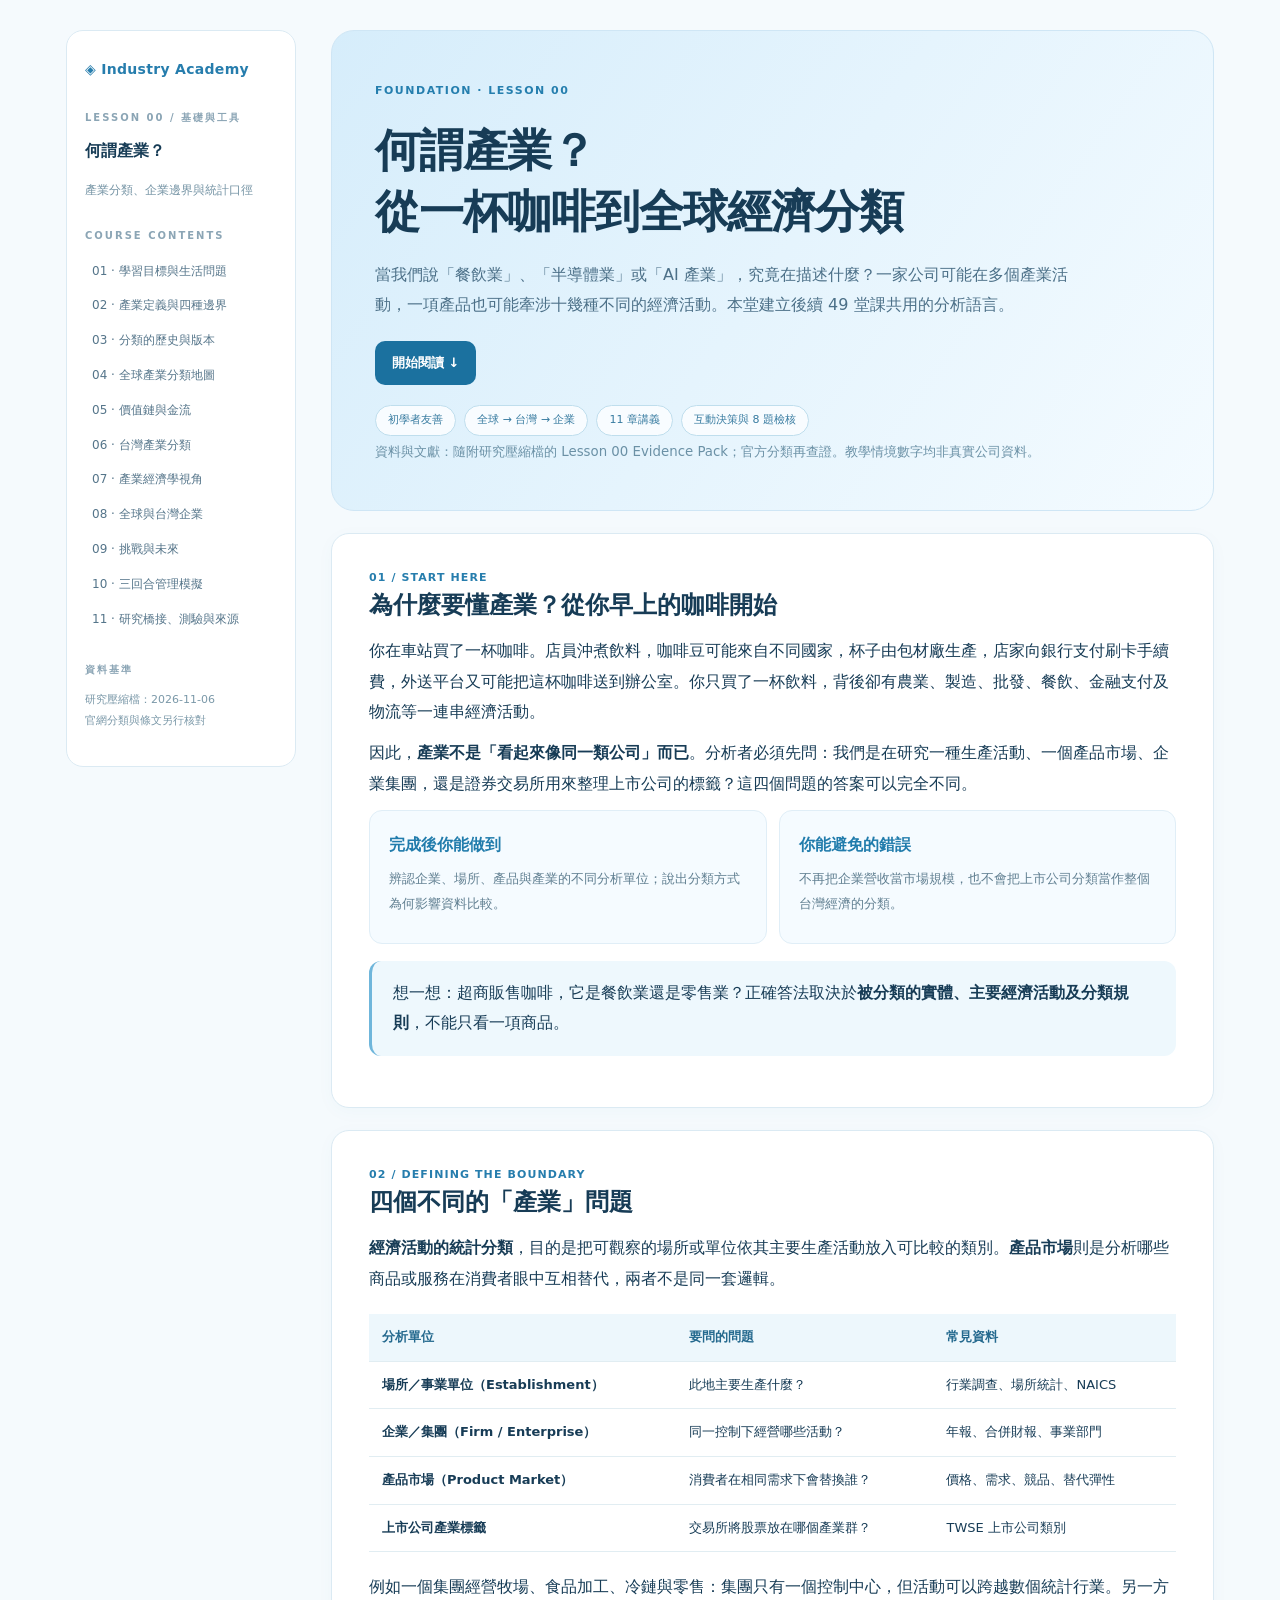
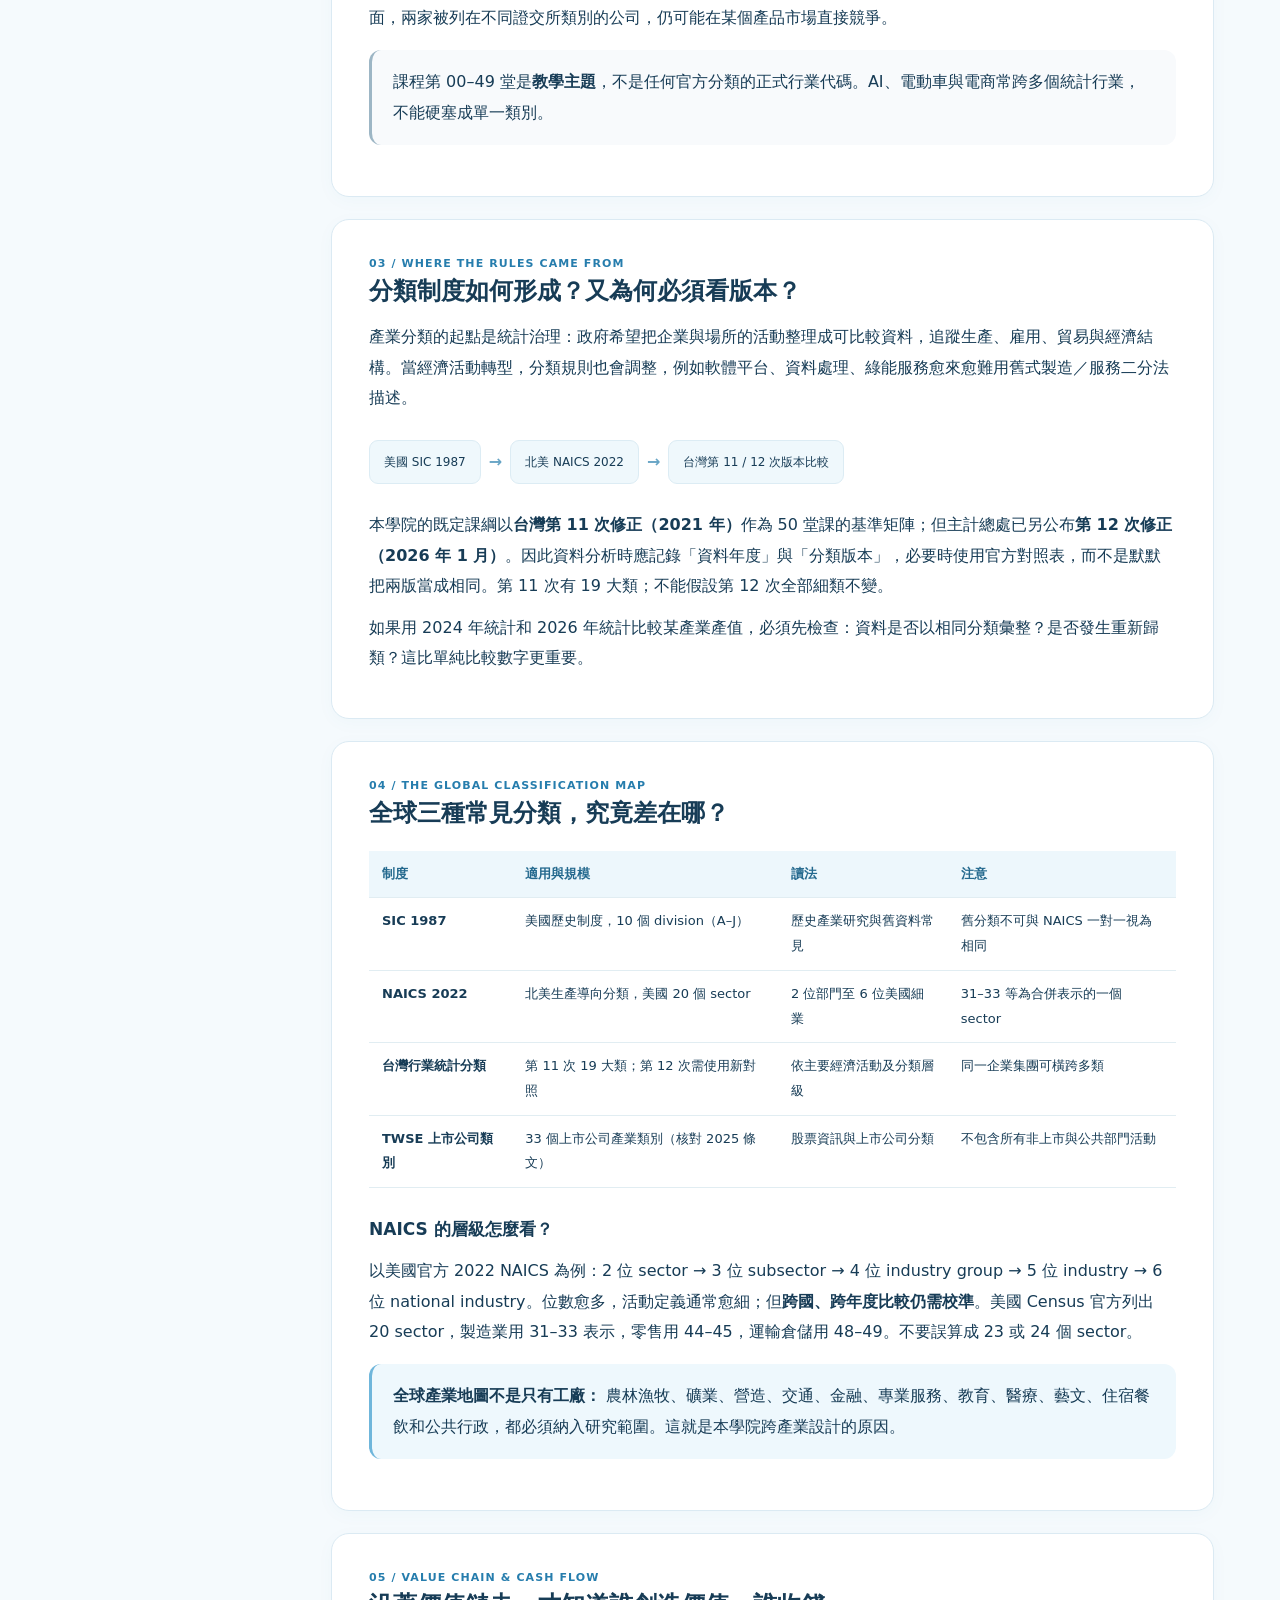
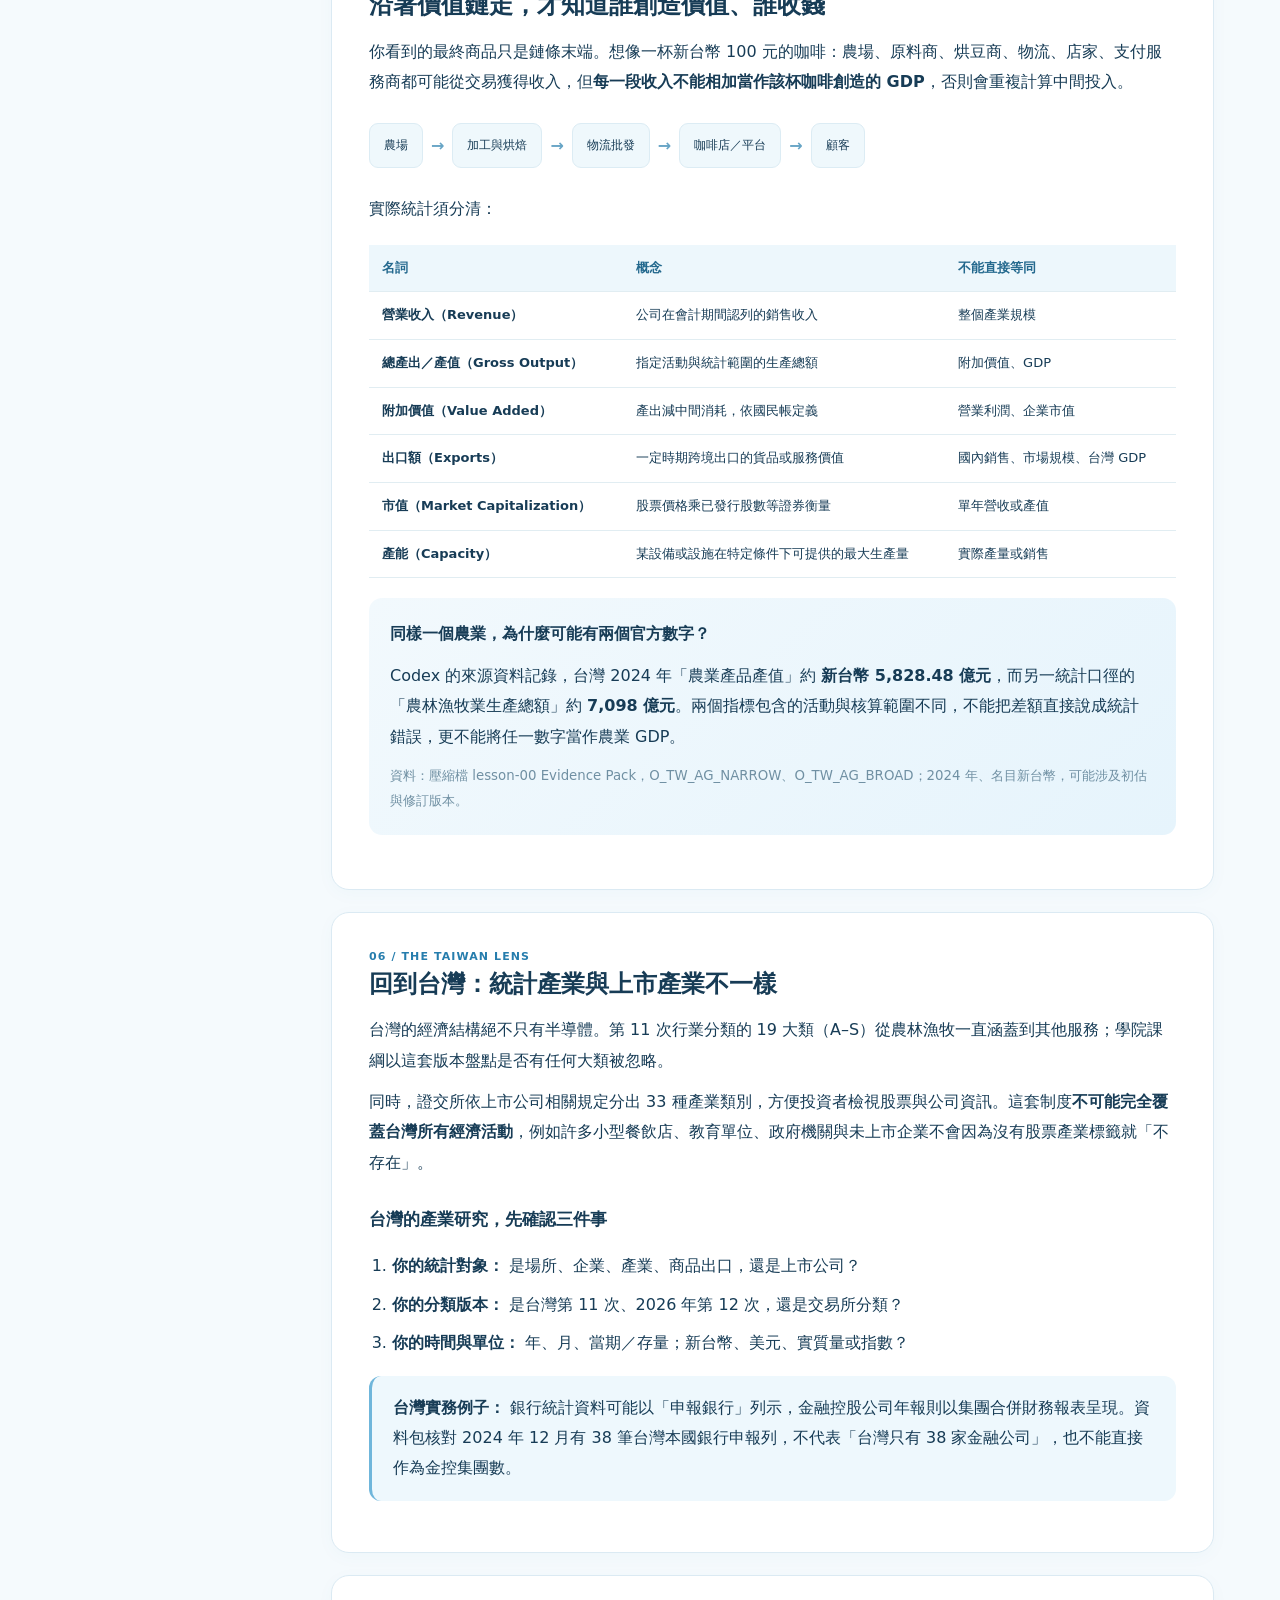
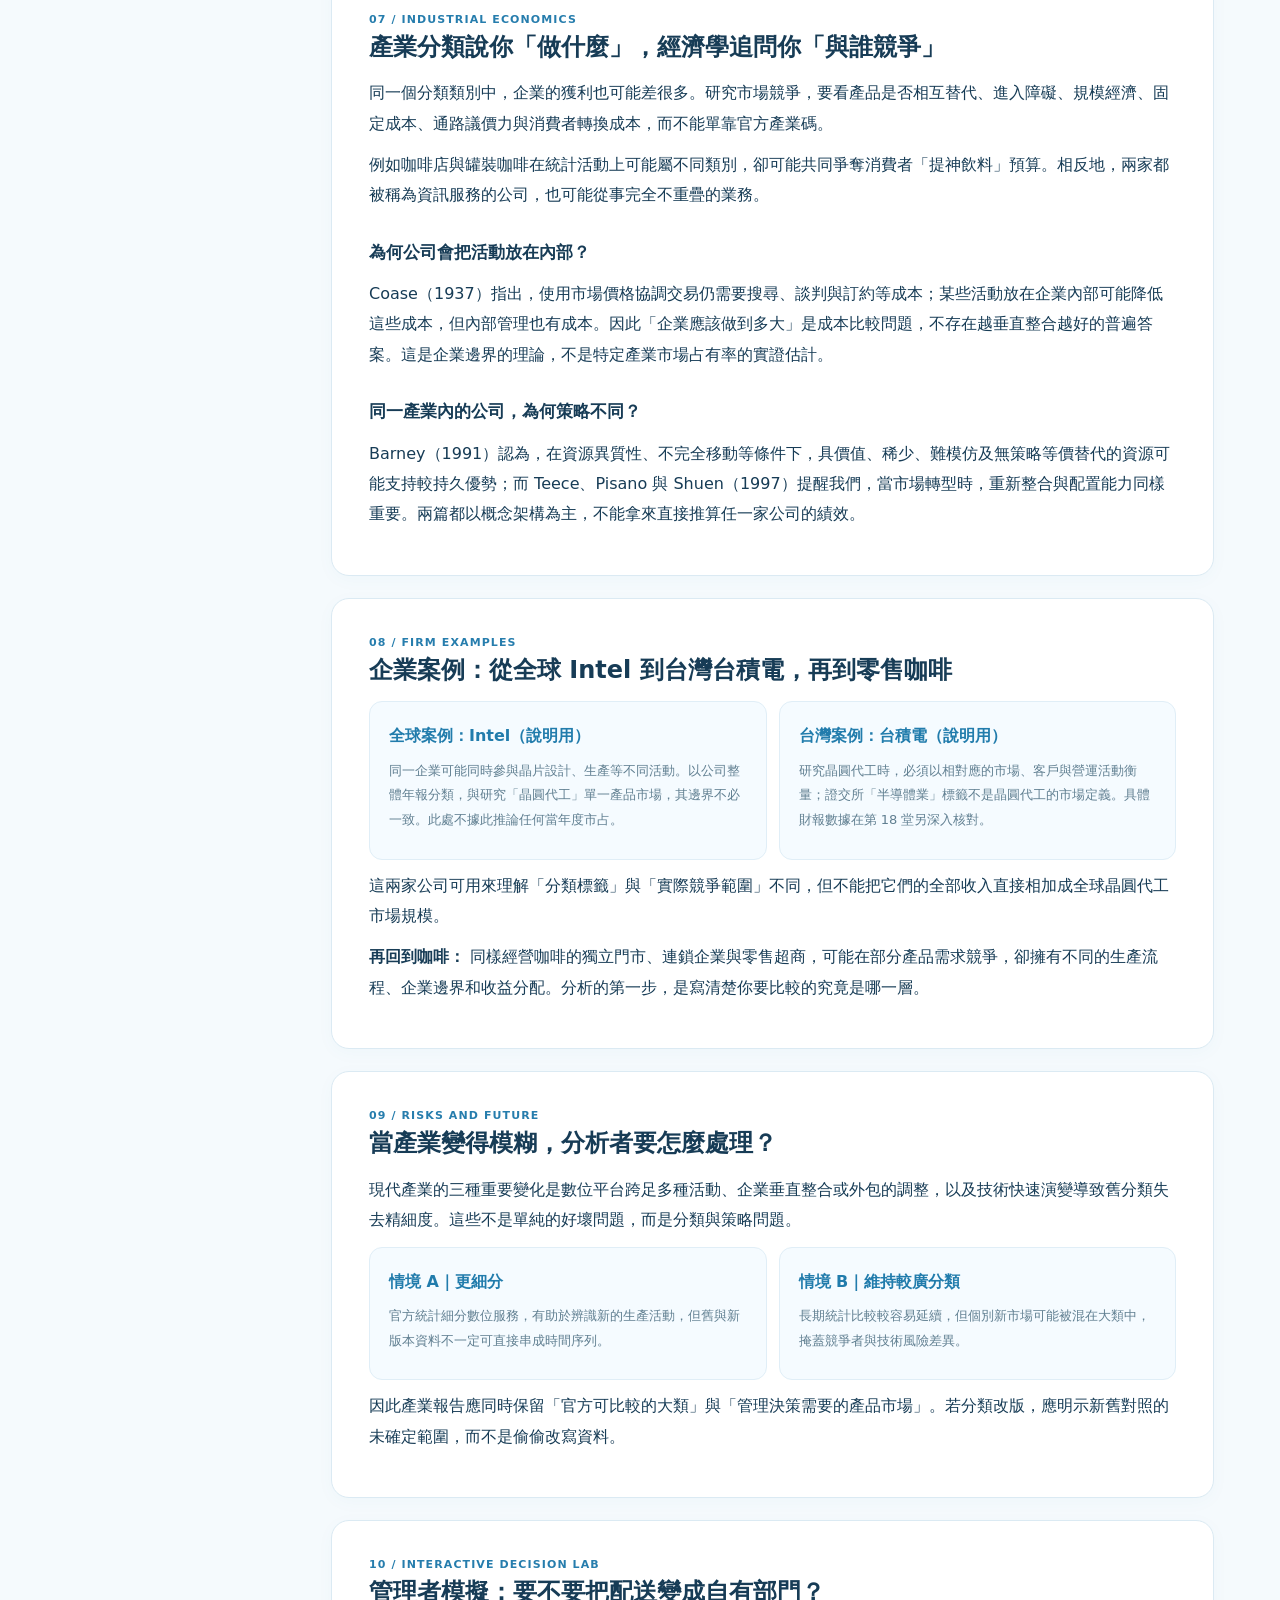
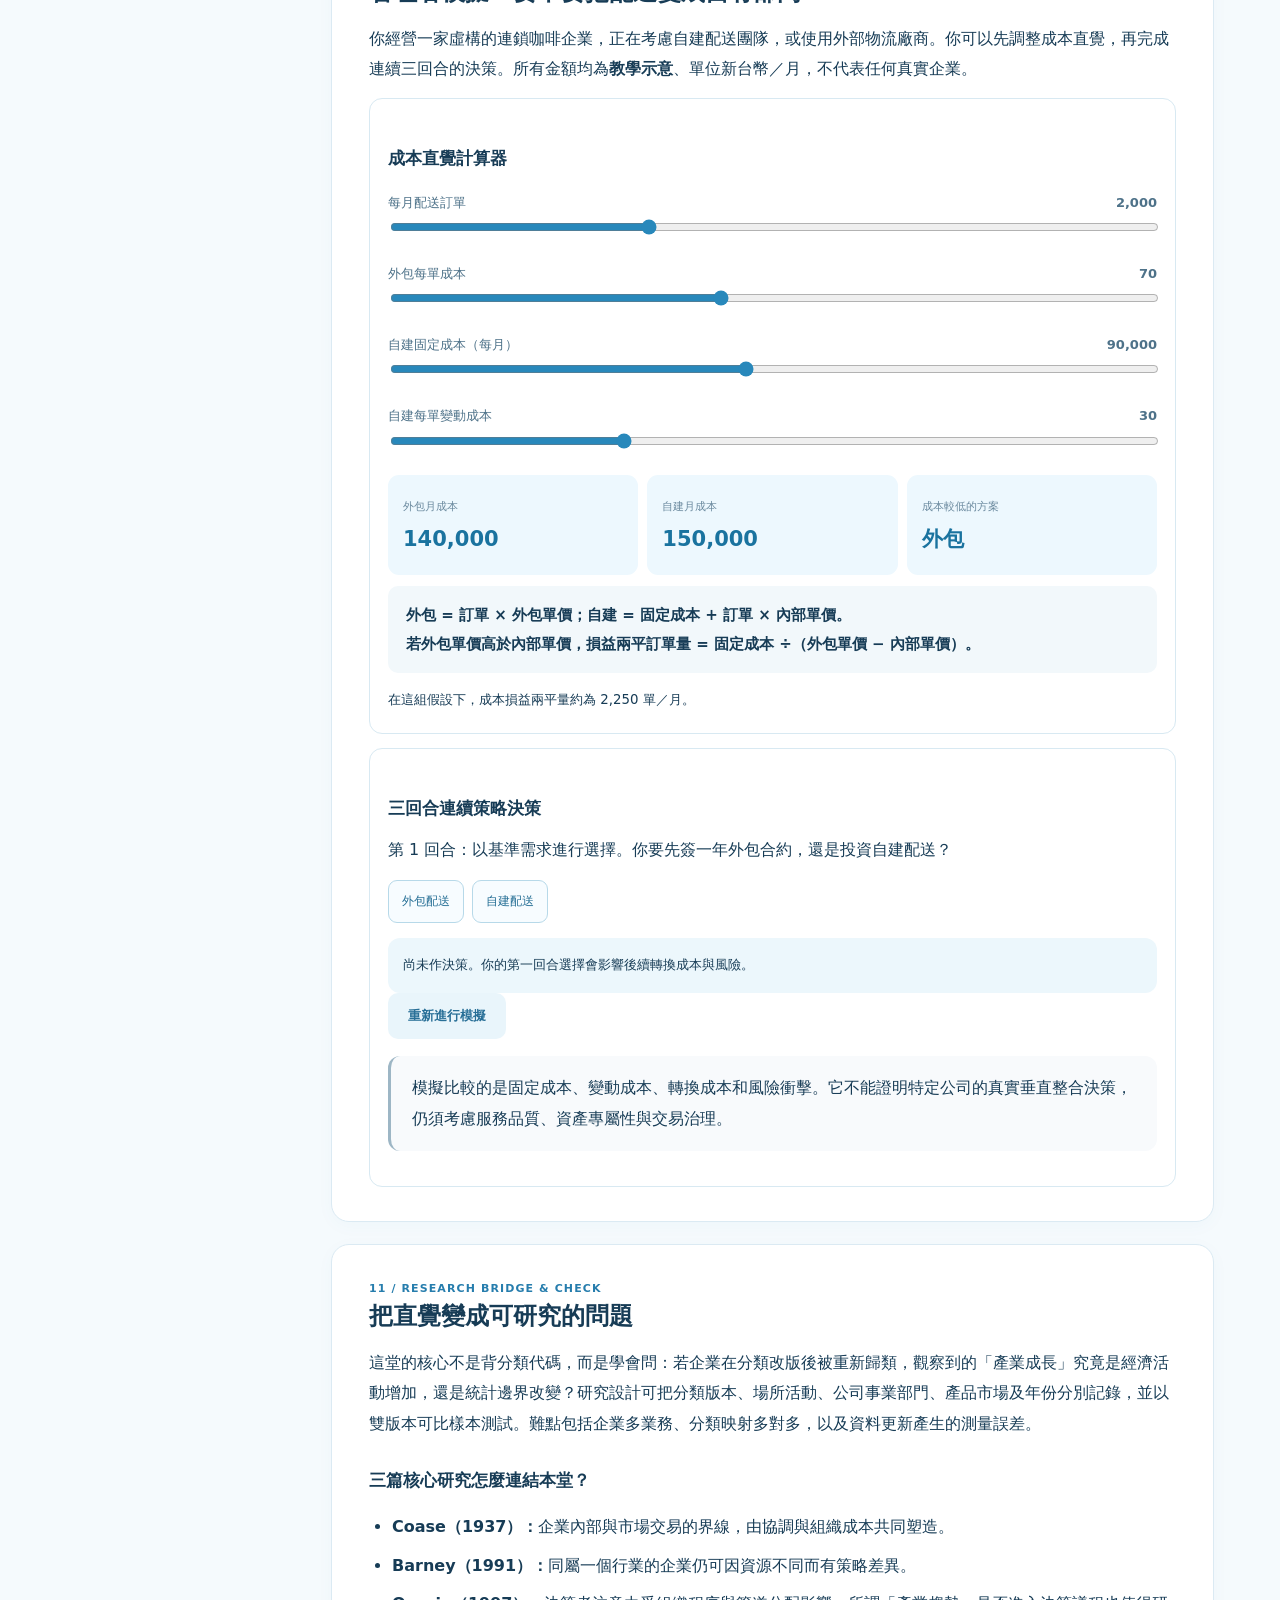
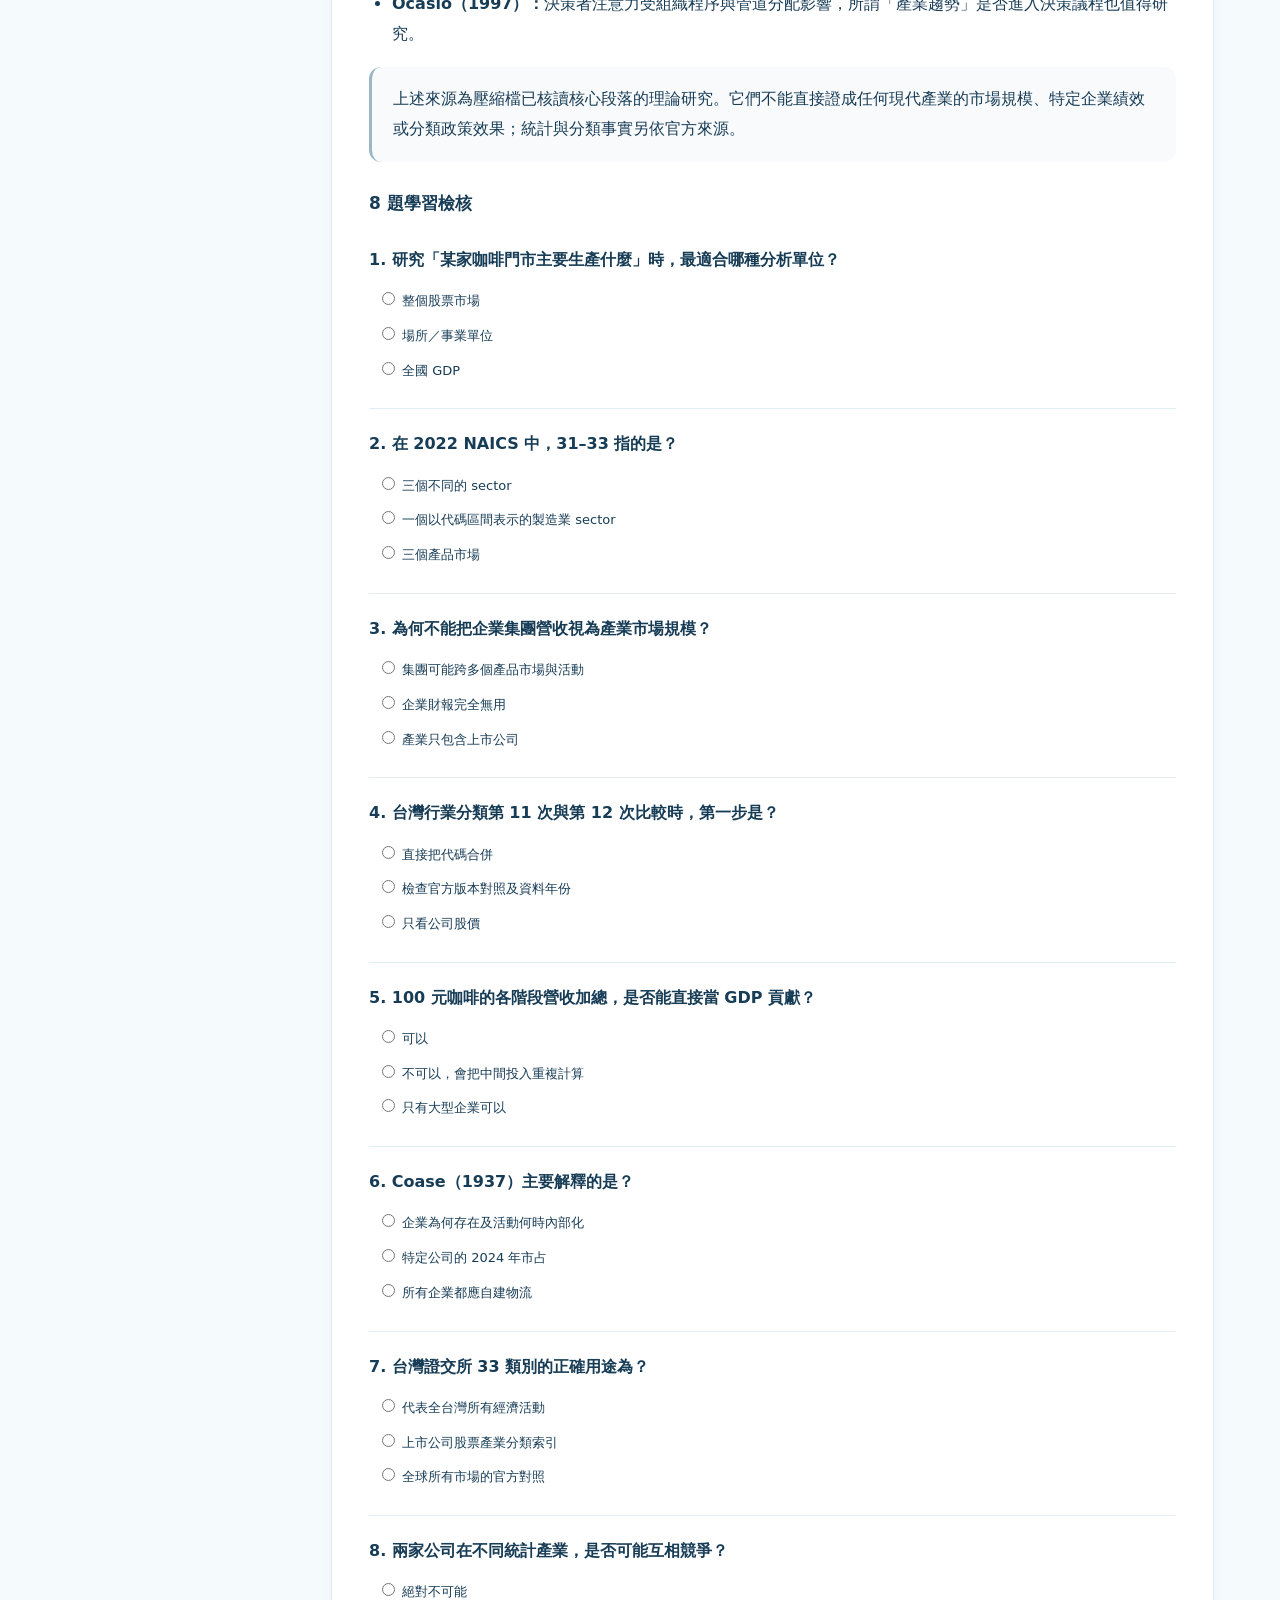
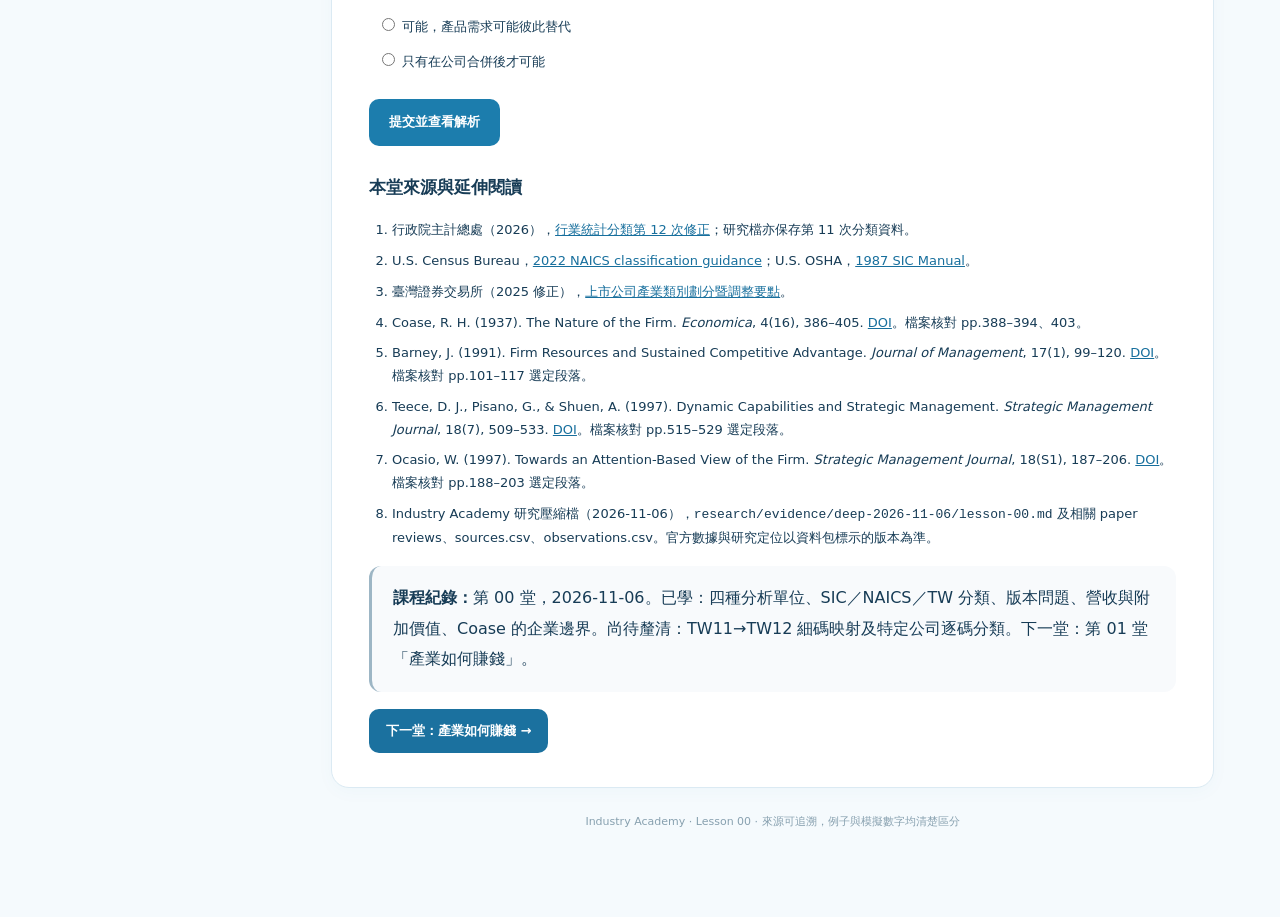
==== docs/lesson-00.html @ 084ebc2d "Publish full Lesson 00 lecture with verified sources, quiz and three-round simulation" ====
<!doctype html><html lang="zh-Hant"><head><meta charset="utf-8"><meta name="viewport" content="width=device-width,initial-scale=1"><title>第00堂｜何謂產業？ · Industry Academy</title><meta name="description" content="從咖啡與外送平台理解產業、企業、場所、產品市場、台灣行業分類、NAICS、SIC與證交所分類。"><style>
:root{--blue:#267dad;--dark:#173c56;--muted:#698293;--line:#dbeaf3;--bg:#f5fafd;--pale:#e3f3fc}*{box-sizing:border-box}html{scroll-behavior:smooth}body{margin:0;background:var(--bg);color:var(--dark);font:16px/1.9 system-ui,"Noto Sans TC","Microsoft JhengHei",sans-serif}button,input{font:inherit}a{color:#176f9d}a:hover{text-decoration:underline}.shell{max-width:1200px;margin:auto;display:grid;grid-template-columns:230px minmax(0,1fr);gap:35px;padding:30px 26px}.side{position:sticky;top:22px;align-self:start;background:white;border:1px solid var(--line);border-radius:17px;padding:23px 18px;max-height:calc(100vh - 44px);overflow:auto}.brand{font-size:14px;letter-spacing:.3px;font-weight:800;color:var(--blue);text-decoration:none}.slabel{font-size:10px;letter-spacing:2px;color:#8ba5b5;font-weight:800;margin:24px 0 9px}.side a.anchor{display:block;font-size:12px;color:#55758a;text-decoration:none;padding:6px 7px;border-radius:8px}.side a.anchor:hover{background:var(--pale)}.main{min-width:0}.hero{background:linear-gradient(125deg,#d6edfb,#f4fbff);padding:43px;border-radius:23px;border:1px solid #cfe6f5}.tag{display:inline-block;font-size:11px;color:#247eae;font-weight:800;letter-spacing:1.5px}.hero h1{font-size:clamp(28px,4vw,45px);line-height:1.35;letter-spacing:-1px;margin:17px 0}.hero p{max-width:720px;color:#4c7088;margin:10px 0 20px}.hero small{color:#6b91a6}.jump{display:inline-flex;background:#1b719f;color:white;padding:10px 17px;border-radius:10px;text-decoration:none;font-size:13px;font-weight:700}.chips{display:flex;flex-wrap:wrap;gap:8px;margin-top:20px}.chip{border:1px solid #bfdeed;border-radius:30px;background:#f8fcff;padding:4px 12px;color:#377ba0;font-size:11px}.section{background:white;border:1px solid var(--line);border-radius:18px;padding:34px 37px;margin-top:22px;box-shadow:0 4px 18px #2a7aa208}.section h2{font-size:24px;margin:0 0 14px;line-height:1.4}.section h3{font-size:17px;margin:25px 0 6px}.section p{margin:11px 0}.section ul,.section ol{padding-left:23px}.section li{margin:8px 0}.cap{font-size:11px;letter-spacing:1.1px;color:var(--blue);font-weight:800}.example,.note{padding:17px 21px;border-radius:12px;margin:17px 0;background:#eef8fd;border-left:3px solid #6fb6db}.note{background:#f8fafc;border-left-color:#9db6c5}.tablewrap{overflow:auto;margin:20px 0}table{width:100%;border-collapse:collapse;font-size:13px;min-width:580px}th,td{border-bottom:1px solid #e1edf2;padding:11px 13px;text-align:left;vertical-align:top}th{background:#edf7fc;color:#24698e}td:first-child{font-weight:650}.grid{display:grid;grid-template-columns:repeat(2,minmax(0,1fr));gap:12px}.tile{padding:19px;background:#f5fbff;border:1px solid #e0eef7;border-radius:13px}.tile b{display:block;color:#217cac}.tile p{font-size:13px;margin:7px 0;color:#607f91}.flow{display:flex;align-items:center;flex-wrap:wrap;gap:8px;padding:15px 0}.flow span{font-size:12px;padding:10px 14px;background:#eff8fc;border:1px solid #dcecf4;border-radius:9px}.flow strong{color:#66a4c5}.figure{margin:20px 0;padding:21px;background:linear-gradient(140deg,#f2f9fd,#e6f4fc);border-radius:13px}.figure small{display:block;color:#7090a3}.formula{padding:15px 18px;background:#f2f8fb;border-radius:10px;font-weight:700;font-size:15px}.box{border:1px solid #d8e9f2;padding:18px;border-radius:13px;margin-top:14px;background:#fff}.field{margin:16px 0}.field label{display:flex;justify-content:space-between;font-size:13px;color:#4e7289;gap:12px}.field input[type=range]{width:100%;accent-color:#2888bb}.result{display:grid;grid-template-columns:repeat(3,1fr);gap:9px}.result>div{background:#edf8fe;border-radius:11px;padding:15px}.result b{display:block;font-size:21px;color:#1a739f}.result span{font-size:11px;color:#6a899e}.controls{display:flex;flex-wrap:wrap;gap:8px;margin:15px 0}.choice{border:1px solid #b7d9e9;color:#236d94;background:#f7fcff;padding:9px 13px;border-radius:9px;font-size:12px;cursor:pointer}.choice:hover,.choice.selected{background:#1d7aa8;color:white}.choice:disabled{opacity:.5;cursor:not-allowed}.status{padding:15px;background:#ecf7fc;border-radius:12px;margin-top:12px;font-size:13px}.quiz-item{border-bottom:1px solid #e2edf3;padding:20px 0}.quiz-item:last-child{border:0}.quiz-item p{font-weight:700;margin:0 0 9px}.quiz-item label{display:block;padding:5px 8px;font-size:13px;cursor:pointer}.quiz-item label:has(input:checked){background:#f0f9ff;border-radius:7px}.btn{display:inline-block;border:0;background:#1c7dad;color:#fff;padding:11px 20px;border-radius:10px;font-size:13px;font-weight:750;cursor:pointer}.btn.alt{color:#286f97;background:#e9f5fb}.feedback{margin-top:11px;padding:12px 15px;background:#f0f8fc;border-radius:9px;font-size:12px}.refs li{font-size:13px;line-height:1.75;overflow-wrap:anywhere}.foot{color:#87a0af;text-align:center;padding:24px 0 55px;font-size:11px}@media(max-width:850px){.shell{display:block;padding:13px}.side{position:static;max-height:none;margin-bottom:15px}.side .anchors{display:none}.hero{padding:29px 23px}.section{padding:24px 20px}.grid{grid-template-columns:1fr}}@media(max-width:510px){.result{grid-template-columns:1fr}.section h2{font-size:21px}table{font-size:12px}}
</style></head><body><div class="shell"><aside class="side"><a class="brand" href="./index.html#home">◈ Industry Academy</a><div class="slabel">LESSON 00 / 基礎與工具</div><strong>何謂產業？</strong><p style="font-size:12px;color:#7493a4">產業分類、企業邊界與統計口徑</p><div class="anchors"><div class="slabel">COURSE CONTENTS</div><nav><a class="anchor" href="#s1">01 · 學習目標與生活問題</a><a class="anchor" href="#s2">02 · 產業定義與四種邊界</a><a class="anchor" href="#s3">03 · 分類的歷史與版本</a><a class="anchor" href="#s4">04 · 全球產業分類地圖</a><a class="anchor" href="#s5">05 · 價值鏈與金流</a><a class="anchor" href="#s6">06 · 台灣產業分類</a><a class="anchor" href="#s7">07 · 產業經濟學視角</a><a class="anchor" href="#s8">08 · 全球與台灣企業</a><a class="anchor" href="#s9">09 · 挑戰與未來</a><a class="anchor" href="#s10">10 · 三回合管理模擬</a><a class="anchor" href="#s11">11 · 研究橋接、測驗與來源</a></nav></div><div class="slabel">資料基準</div><p style="font-size:11px;color:#7a98a8">研究壓縮檔：2026-11-06<br>官網分類與條文另行核對</p></aside><main class="main"><header class="hero"><span class="tag">FOUNDATION · LESSON 00</span><h1>何謂產業？<br>從一杯咖啡到全球經濟分類</h1><p>當我們說「餐飲業」、「半導體業」或「AI 產業」，究竟在描述什麼？一家公司可能在多個產業活動，一項產品也可能牽涉十幾種不同的經濟活動。本堂建立後續 49 堂課共用的分析語言。</p><a class="jump" href="#s1">開始閱讀 ↓</a><div class="chips"><span class="chip">初學者友善</span><span class="chip">全球 → 台灣 → 企業</span><span class="chip">11 章講義</span><span class="chip">互動決策與 8 題檢核</span></div><small>資料與文獻：隨附研究壓縮檔的 Lesson 00 Evidence Pack；官方分類再查證。教學情境數字均非真實公司資料。</small></header>
<section class="section" id="s1"><div class="cap">01 / START HERE</div><h2>為什麼要懂產業？從你早上的咖啡開始</h2><p>你在車站買了一杯咖啡。店員沖煮飲料，咖啡豆可能來自不同國家，杯子由包材廠生產，店家向銀行支付刷卡手續費，外送平台又可能把這杯咖啡送到辦公室。你只買了一杯飲料，背後卻有農業、製造、批發、餐飲、金融支付及物流等一連串經濟活動。</p><p>因此，<b>產業不是「看起來像同一類公司」而已</b>。分析者必須先問：我們是在研究一種生產活動、一個產品市場、企業集團，還是證券交易所用來整理上市公司的標籤？這四個問題的答案可以完全不同。</p><div class="grid"><div class="tile"><b>完成後你能做到</b><p>辨認企業、場所、產品與產業的不同分析單位；說出分類方式為何影響資料比較。</p></div><div class="tile"><b>你能避免的錯誤</b><p>不再把企業營收當市場規模，也不會把上市公司分類當作整個台灣經濟的分類。</p></div></div><div class="example">想一想：超商販售咖啡，它是餐飲業還是零售業？正確答法取決於<b>被分類的實體、主要經濟活動及分類規則</b>，不能只看一項商品。</div></section>
<section class="section" id="s2"><div class="cap">02 / DEFINING THE BOUNDARY</div><h2>四個不同的「產業」問題</h2><p><b>經濟活動的統計分類</b>，目的是把可觀察的場所或單位依其主要生產活動放入可比較的類別。<b>產品市場</b>則是分析哪些商品或服務在消費者眼中互相替代，兩者不是同一套邏輯。</p><div class="tablewrap"><table><thead><tr><th>分析單位</th><th>要問的問題</th><th>常見資料</th></tr></thead><tbody><tr><td>場所／事業單位（Establishment）</td><td>此地主要生產什麼？</td><td>行業調查、場所統計、NAICS</td></tr><tr><td>企業／集團（Firm / Enterprise）</td><td>同一控制下經營哪些活動？</td><td>年報、合併財報、事業部門</td></tr><tr><td>產品市場（Product Market）</td><td>消費者在相同需求下會替換誰？</td><td>價格、需求、競品、替代彈性</td></tr><tr><td>上市公司產業標籤</td><td>交易所將股票放在哪個產業群？</td><td>TWSE 上市公司類別</td></tr></tbody></table></div><p>例如一個集團經營牧場、食品加工、冷鏈與零售：集團只有一個控制中心，但活動可以跨越數個統計行業。另一方面，兩家被列在不同證交所類別的公司，仍可能在某個產品市場直接競爭。</p><div class="note">課程第 00–49 堂是<b>教學主題</b>，不是任何官方分類的正式行業代碼。AI、電動車與電商常跨多個統計行業，不能硬塞成單一類別。</div></section>
<section class="section" id="s3"><div class="cap">03 / WHERE THE RULES CAME FROM</div><h2>分類制度如何形成？又為何必須看版本？</h2><p>產業分類的起點是統計治理：政府希望把企業與場所的活動整理成可比較資料，追蹤生產、雇用、貿易與經濟結構。當經濟活動轉型，分類規則也會調整，例如軟體平台、資料處理、綠能服務愈來愈難用舊式製造／服務二分法描述。</p><div class="flow"><span>美國 SIC 1987</span><strong>→</strong><span>北美 NAICS 2022</span><strong>→</strong><span>台灣第 11 / 12 次版本比較</span></div><p>本學院的既定課綱以<b>台灣第 11 次修正（2021 年）</b>作為 50 堂課的基準矩陣；但主計總處已另公布<b>第 12 次修正（2026 年 1 月）</b>。因此資料分析時應記錄「資料年度」與「分類版本」，必要時使用官方對照表，而不是默默把兩版當成相同。第 11 次有 19 大類；不能假設第 12 次全部細類不變。</p><p>如果用 2024 年統計和 2026 年統計比較某產業產值，必須先檢查：資料是否以相同分類彙整？是否發生重新歸類？這比單純比較數字更重要。</p></section>
<section class="section" id="s4"><div class="cap">04 / THE GLOBAL CLASSIFICATION MAP</div><h2>全球三種常見分類，究竟差在哪？</h2><div class="tablewrap"><table><thead><tr><th>制度</th><th>適用與規模</th><th>讀法</th><th>注意</th></tr></thead><tbody><tr><td>SIC 1987</td><td>美國歷史制度，10 個 division（A–J）</td><td>歷史產業研究與舊資料常見</td><td>舊分類不可與 NAICS 一對一視為相同</td></tr><tr><td>NAICS 2022</td><td>北美生產導向分類，美國 20 個 sector</td><td>2 位部門至 6 位美國細業</td><td>31–33 等為合併表示的一個 sector</td></tr><tr><td>台灣行業統計分類</td><td>第 11 次 19 大類；第 12 次需使用新對照</td><td>依主要經濟活動及分類層級</td><td>同一企業集團可橫跨多類</td></tr><tr><td>TWSE 上市公司類別</td><td>33 個上市公司產業類別（核對 2025 條文）</td><td>股票資訊與上市公司分類</td><td>不包含所有非上市與公共部門活動</td></tr></tbody></table></div><h3>NAICS 的層級怎麼看？</h3><p>以美國官方 2022 NAICS 為例：2 位 sector → 3 位 subsector → 4 位 industry group → 5 位 industry → 6 位 national industry。位數愈多，活動定義通常愈細；但<b>跨國、跨年度比較仍需校準</b>。美國 Census 官方列出 20 sector，製造業用 31–33 表示，零售用 44–45，運輸倉儲用 48–49。不要誤算成 23 或 24 個 sector。</p><div class="example"><b>全球產業地圖不是只有工廠：</b> 農林漁牧、礦業、營造、交通、金融、專業服務、教育、醫療、藝文、住宿餐飲和公共行政，都必須納入研究範圍。這就是本學院跨產業設計的原因。</div></section>
<section class="section" id="s5"><div class="cap">05 / VALUE CHAIN & CASH FLOW</div><h2>沿著價值鏈走，才知道誰創造價值、誰收錢</h2><p>你看到的最終商品只是鏈條末端。想像一杯新台幣 100 元的咖啡：農場、原料商、烘豆商、物流、店家、支付服務商都可能從交易獲得收入，但<b>每一段收入不能相加當作該杯咖啡創造的 GDP</b>，否則會重複計算中間投入。</p><div class="flow"><span>農場</span><strong>→</strong><span>加工與烘焙</span><strong>→</strong><span>物流批發</span><strong>→</strong><span>咖啡店／平台</span><strong>→</strong><span>顧客</span></div><p>實際統計須分清：</p><div class="tablewrap"><table><thead><tr><th>名詞</th><th>概念</th><th>不能直接等同</th></tr></thead><tbody><tr><td>營業收入（Revenue）</td><td>公司在會計期間認列的銷售收入</td><td>整個產業規模</td></tr><tr><td>總產出／產值（Gross Output）</td><td>指定活動與統計範圍的生產總額</td><td>附加價值、GDP</td></tr><tr><td>附加價值（Value Added）</td><td>產出減中間消耗，依國民帳定義</td><td>營業利潤、企業市值</td></tr><tr><td>出口額（Exports）</td><td>一定時期跨境出口的貨品或服務價值</td><td>國內銷售、市場規模、台灣 GDP</td></tr><tr><td>市值（Market Capitalization）</td><td>股票價格乘已發行股數等證券衡量</td><td>單年營收或產值</td></tr><tr><td>產能（Capacity）</td><td>某設備或設施在特定條件下可提供的最大生產量</td><td>實際產量或銷售</td></tr></tbody></table></div><div class="figure"><b>同樣一個農業，為什麼可能有兩個官方數字？</b><p>Codex 的來源資料記錄，台灣 2024 年「農業產品產值」約 <b>新台幣 5,828.48 億元</b>，而另一統計口徑的「農林漁牧業生產總額」約 <b>7,098 億元</b>。兩個指標包含的活動與核算範圍不同，不能把差額直接說成統計錯誤，更不能將任一數字當作農業 GDP。</p><small>資料：壓縮檔 lesson-00 Evidence Pack，O_TW_AG_NARROW、O_TW_AG_BROAD；2024 年、名目新台幣，可能涉及初估與修訂版本。</small></div></section>
<section class="section" id="s6"><div class="cap">06 / THE TAIWAN LENS</div><h2>回到台灣：統計產業與上市產業不一樣</h2><p>台灣的經濟結構絕不只有半導體。第 11 次行業分類的 19 大類（A–S）從農林漁牧一直涵蓋到其他服務；學院課綱以這套版本盤點是否有任何大類被忽略。</p><p>同時，證交所依上市公司相關規定分出 33 種產業類別，方便投資者檢視股票與公司資訊。這套制度<b>不可能完全覆蓋台灣所有經濟活動</b>，例如許多小型餐飲店、教育單位、政府機關與未上市企業不會因為沒有股票產業標籤就「不存在」。</p><h3>台灣的產業研究，先確認三件事</h3><ol><li><b>你的統計對象：</b> 是場所、企業、產業、商品出口，還是上市公司？</li><li><b>你的分類版本：</b> 是台灣第 11 次、2026 年第 12 次，還是交易所分類？</li><li><b>你的時間與單位：</b> 年、月、當期／存量；新台幣、美元、實質量或指數？</li></ol><div class="example"><b>台灣實務例子：</b> 銀行統計資料可能以「申報銀行」列示，金融控股公司年報則以集團合併財務報表呈現。資料包核對 2024 年 12 月有 38 筆台灣本國銀行申報列，不代表「台灣只有 38 家金融公司」，也不能直接作為金控集團數。</div></section>
<section class="section" id="s7"><div class="cap">07 / INDUSTRIAL ECONOMICS</div><h2>產業分類說你「做什麼」，經濟學追問你「與誰競爭」</h2><p>同一個分類類別中，企業的獲利也可能差很多。研究市場競爭，要看產品是否相互替代、進入障礙、規模經濟、固定成本、通路議價力與消費者轉換成本，而不能單靠官方產業碼。</p><p>例如咖啡店與罐裝咖啡在統計活動上可能屬不同類別，卻可能共同爭奪消費者「提神飲料」預算。相反地，兩家都被稱為資訊服務的公司，也可能從事完全不重疊的業務。</p><h3>為何公司會把活動放在內部？</h3><p>Coase（1937）指出，使用市場價格協調交易仍需要搜尋、談判與訂約等成本；某些活動放在企業內部可能降低這些成本，但內部管理也有成本。因此「企業應該做到多大」是成本比較問題，不存在越垂直整合越好的普遍答案。這是企業邊界的理論，不是特定產業市場占有率的實證估計。</p><h3>同一產業內的公司，為何策略不同？</h3><p>Barney（1991）認為，在資源異質性、不完全移動等條件下，具價值、稀少、難模仿及無策略等價替代的資源可能支持較持久優勢；而 Teece、Pisano 與 Shuen（1997）提醒我們，當市場轉型時，重新整合與配置能力同樣重要。兩篇都以概念架構為主，不能拿來直接推算任一家公司的績效。</p></section>
<section class="section" id="s8"><div class="cap">08 / FIRM EXAMPLES</div><h2>企業案例：從全球 Intel 到台灣台積電，再到零售咖啡</h2><div class="grid"><div class="tile"><b>全球案例：Intel（說明用）</b><p>同一企業可能同時參與晶片設計、生產等不同活動。以公司整體年報分類，與研究「晶圓代工」單一產品市場，其邊界不必一致。此處不據此推論任何當年度市占。</p></div><div class="tile"><b>台灣案例：台積電（說明用）</b><p>研究晶圓代工時，必須以相對應的市場、客戶與營運活動衡量；證交所「半導體業」標籤不是晶圓代工的市場定義。具體財報數據在第 18 堂另深入核對。</p></div></div><p>這兩家公司可用來理解「分類標籤」與「實際競爭範圍」不同，但不能把它們的全部收入直接相加成全球晶圓代工市場規模。</p><p><b>再回到咖啡：</b> 同樣經營咖啡的獨立門市、連鎖企業與零售超商，可能在部分產品需求競爭，卻擁有不同的生產流程、企業邊界和收益分配。分析的第一步，是寫清楚你要比較的究竟是哪一層。</p></section>
<section class="section" id="s9"><div class="cap">09 / RISKS AND FUTURE</div><h2>當產業變得模糊，分析者要怎麼處理？</h2><p>現代產業的三種重要變化是數位平台跨足多種活動、企業垂直整合或外包的調整，以及技術快速演變導致舊分類失去精細度。這些不是單純的好壞問題，而是分類與策略問題。</p><div class="grid"><div class="tile"><b>情境 A｜更細分</b><p>官方統計細分數位服務，有助於辨識新的生產活動，但舊與新版本資料不一定可直接串成時間序列。</p></div><div class="tile"><b>情境 B｜維持較廣分類</b><p>長期統計比較較容易延續，但個別新市場可能被混在大類中，掩蓋競爭者與技術風險差異。</p></div></div><p>因此產業報告應同時保留「官方可比較的大類」與「管理決策需要的產品市場」。若分類改版，應明示新舊對照的未確定範圍，而不是偷偷改寫資料。</p></section>
<section class="section" id="s10"><div class="cap">10 / INTERACTIVE DECISION LAB</div><h2>管理者模擬：要不要把配送變成自有部門？</h2><p>你經營一家虛構的連鎖咖啡企業，正在考慮自建配送團隊，或使用外部物流廠商。你可以先調整成本直覺，再完成連續三回合的決策。所有金額均為<b>教學示意</b>、單位新台幣／月，不代表任何真實企業。</p><div class="box"><h3>成本直覺計算器</h3><div class="field"><label for="order">每月配送訂單 <b id="order-v">2,000</b></label><input id="order" type="range" min="500" max="5000" step="100" value="2000"></div><div class="field"><label for="external">外包每單成本 <b id="external-v">70</b></label><input id="external" type="range" min="40" max="110" step="5" value="70"></div><div class="field"><label for="fixed">自建固定成本（每月） <b id="fixed-v">90,000</b></label><input id="fixed" type="range" min="30000" max="160000" step="5000" value="90000"></div><div class="field"><label for="internal">自建每單變動成本 <b id="internal-v">30</b></label><input id="internal" type="range" min="15" max="65" step="5" value="30"></div><div class="result"><div><span>外包月成本</span><b id="cost-out">140,000</b></div><div><span>自建月成本</span><b id="cost-in">150,000</b></div><div><span>成本較低的方案</span><b id="cost-winner">外包</b></div></div><p class="formula">外包 = 訂單 × 外包單價；自建 = 固定成本 + 訂單 × 內部單價。<br>若外包單價高於內部單價，損益兩平訂單量 = 固定成本 ÷（外包單價 − 內部單價）。</p><small id="break-even">計算中</small></div><div class="box"><h3>三回合連續策略決策</h3><p id="scenario">第 1 回合：以基準需求進行選擇。你要先簽一年外包合約，還是投資自建配送？</p><div id="decision-buttons" class="controls"><button class="choice" data-opt="outsource">外包配送</button><button class="choice" data-opt="internal">自建配送</button></div><div class="status" id="decision-status" aria-live="polite">尚未作決策。你的第一回合選擇會影響後續轉換成本與風險。</div><button id="restart" class="btn alt" type="button">重新進行模擬</button><div class="note">模擬比較的是固定成本、變動成本、轉換成本和風險衝擊。它不能證明特定公司的真實垂直整合決策，仍須考慮服務品質、資產專屬性與交易治理。</div></div></section>
<section class="section" id="s11"><div class="cap">11 / RESEARCH BRIDGE & CHECK</div><h2>把直覺變成可研究的問題</h2><p>這堂的核心不是背分類代碼，而是學會問：若企業在分類改版後被重新歸類，觀察到的「產業成長」究竟是經濟活動增加，還是統計邊界改變？研究設計可把分類版本、場所活動、公司事業部門、產品市場及年份分別記錄，並以雙版本可比樣本測試。難點包括企業多業務、分類映射多對多，以及資料更新產生的測量誤差。</p><h3>三篇核心研究怎麼連結本堂？</h3><ul><li><b>Coase（1937）：</b>企業內部與市場交易的界線，由協調與組織成本共同塑造。</li><li><b>Barney（1991）：</b>同屬一個行業的企業仍可因資源不同而有策略差異。</li><li><b>Ocasio（1997）：</b>決策者注意力受組織程序與管道分配影響，所謂「產業趨勢」是否進入決策議程也值得研究。</li></ul><div class="note">上述來源為壓縮檔已核讀核心段落的理論研究。它們不能直接證成任何現代產業的市場規模、特定企業績效或分類政策效果；統計與分類事實另依官方來源。</div><h3>8 題學習檢核</h3><div id="quiz"></div><button class="btn" id="check-quiz" type="button">提交並查看解析</button><div id="quiz-summary" class="status" style="display:none" aria-live="polite"></div><h3>本堂來源與延伸閱讀</h3><ol class="refs"><li>行政院主計總處（2026），<a href="https://www.stat.gov.tw/News_Content.aspx?n=3144&s=235560" target="_blank" rel="noopener">行業統計分類第 12 次修正</a>；研究檔亦保存第 11 次分類資料。</li><li>U.S. Census Bureau，<a href="https://www.census.gov/programs-surveys/economic-census/year/2022/guidance/understanding-naics.html" target="_blank" rel="noopener">2022 NAICS classification guidance</a>；U.S. OSHA，<a href="https://www.osha.gov/data/sic-manual" target="_blank" rel="noopener">1987 SIC Manual</a>。</li><li>臺灣證券交易所（2025 修正），<a href="https://twse-regulation.twse.com.tw/tw/law/DOC01.aspx?FLCODE=FL007104&FLNO=2" target="_blank" rel="noopener">上市公司產業類別劃分暨調整要點</a>。</li><li>Coase, R. H. (1937). The Nature of the Firm. <i>Economica</i>, 4(16), 386–405. <a href="https://doi.org/10.1111/j.1468-0335.1937.tb00002.x">DOI</a>。檔案核對 pp.388–394、403。</li><li>Barney, J. (1991). Firm Resources and Sustained Competitive Advantage. <i>Journal of Management</i>, 17(1), 99–120. <a href="https://doi.org/10.1177/014920639101700108">DOI</a>。檔案核對 pp.101–117 選定段落。</li><li>Teece, D. J., Pisano, G., &amp; Shuen, A. (1997). Dynamic Capabilities and Strategic Management. <i>Strategic Management Journal</i>, 18(7), 509–533. <a href="https://doi.org/10.1002/(SICI)1097-0266(199708)18:7%3C509::AID-SMJ882%3E3.0.CO;2-Z">DOI</a>。檔案核對 pp.515–529 選定段落。</li><li>Ocasio, W. (1997). Towards an Attention-Based View of the Firm. <i>Strategic Management Journal</i>, 18(S1), 187–206. <a href="https://doi.org/10.1002/(SICI)1097-0266(199707)18:1%2B%3C187::AID-SMJ936%3E3.0.CO;2-K">DOI</a>。檔案核對 pp.188–203 選定段落。</li><li>Industry Academy 研究壓縮檔（2026-11-06），<code>research/evidence/deep-2026-11-06/lesson-00.md</code> 及相關 paper reviews、sources.csv、observations.csv。官方數據與研究定位以資料包標示的版本為準。</li></ol><div class="note"><b>課程紀錄：</b>第 00 堂，2026-11-06。已學：四種分析單位、SIC／NAICS／TW 分類、版本問題、營收與附加價值、Coase 的企業邊界。尚待釐清：TW11→TW12 細碼映射及特定公司逐碼分類。下一堂：第 01 堂「產業如何賺錢」。</div><a class="jump" href="./index.html#lesson/1">下一堂：產業如何賺錢 →</a></section><footer class="foot">Industry Academy · Lesson 00 · 來源可追溯，例子與模擬數字均清楚區分</footer></main></div><script>
const $=id=>document.getElementById(id),fmt=n=>Math.round(n).toLocaleString('zh-TW');const inputs=['order','external','fixed','internal'];function cost(){const [n,o,f,v]=inputs.map(id=>Number($(id).value));inputs.forEach(id=>$(id+'-v').textContent=fmt(Number($(id).value)));$('cost-out').textContent=fmt(n*o);$('cost-in').textContent=fmt(f+n*v);$('cost-winner').textContent=n*o===f+n*v?'相同':n*o<f+n*v?'外包':'自建';$('break-even').textContent=o<=v?'外包單價不高於內部每單成本；單靠訂單增加無法攤平自建固定成本。':'在這組假設下，成本損益兩平量約為 '+fmt(f/(o-v))+' 單／月。';}inputs.forEach(x=>$(x).addEventListener('input',cost));cost();
let round=0,history=[],strategy='',shock=0;function play(option){if(round===0){strategy=option;history=[option];round=1;$('scenario').textContent='第 2 回合：訂單量突然減少 30%，外包廠又通知每單加價 12 元。你要維持既定安排，還是切換方案（切換需要一次性 40,000 元）？';$('decision-buttons').innerHTML='<button class="choice" data-opt="stay">維持原方案</button><button class="choice" data-opt="switch">支付 40,000 元切換</button>';$('decision-status').textContent='已選 '+(option==='outsource'?'外包':'自建')+'。下一回合要考慮沉沒成本與轉換成本。';}else if(round===1){history.push(option);if(option==='switch')strategy=strategy==='outsource'?'internal':'outsource';round=2;$('scenario').textContent='第 3 回合：顧客要求更穩定的當日配送。你可增加每月 20,000 元的服務品質投資，或維持現狀。';$('decision-buttons').innerHTML='<button class="choice" data-opt="quality">投資 20,000 元提升品質</button><button class="choice" data-opt="keep">維持成本優先</button>';$('decision-status').textContent='第 2 回合：'+(option==='switch'?'切換了方案':'維持原方案')+'。目前採 '+(strategy==='outsource'?'外包':'自建')+'。';}else if(round===2){history.push(option);round=3;const n=Math.round(Number($('order').value)*.7),o=Number($('external').value)+12,f=Number($('fixed').value),v=Number($('internal').value);const selected=strategy==='outsource'?n*o:f+n*v;const switchCost=history[1]==='switch'?40000:0,qualityCost=option==='quality'?20000:0,total=selected+switchCost+qualityCost;const opposite=strategy==='outsource'?f+n*v:n*o;$('scenario').textContent='模擬結束：你最後採 '+(strategy==='outsource'?'外包':'自建')+'，'+(option==='quality'?'並投入品質改善。':'維持成本優先。');$('decision-buttons').innerHTML='';$('decision-status').innerHTML='在新需求 '+fmt(n)+' 單／月下：當期總成本約 <b>'+fmt(total)+' 元</b>（包含切換與品質投資），若不算切換與品質投資，最終方案成本為 '+fmt(selected)+' 元，另一方案為 '+fmt(opposite)+' 元。<br><b>反事實：</b>同一需求下直接採另一方案的當期基本成本差額為 '+fmt(Math.abs(selected-opposite))+' 元；但它不包含新方案前期投資、延遲與品質效果。<br>這說明決策有路徑依賴：只看最後每單成本不夠，早期承諾也影響總成本。';}}$('decision-buttons').addEventListener('click',e=>{const b=e.target.closest('[data-opt]');if(b)play(b.dataset.opt)});$('restart').addEventListener('click',()=>{round=0;history=[];strategy='';$('scenario').textContent='第 1 回合：以基準需求進行選擇。你要先簽一年外包合約，還是投資自建配送？';$('decision-buttons').innerHTML='<button class="choice" data-opt="outsource">外包配送</button><button class="choice" data-opt="internal">自建配送</button>';$('decision-status').textContent='尚未作決策。你的第一回合選擇會影響後續轉換成本與風險。';});
const questions=[{q:'研究「某家咖啡門市主要生產什麼」時，最適合哪種分析單位？',opts:['整個股票市場','場所／事業單位','全國 GDP'],a:1,why:'場所或事業單位的主要經濟活動才是此題的分類對象。'},{q:'在 2022 NAICS 中，31–33 指的是？',opts:['三個不同的 sector','一個以代碼區間表示的製造業 sector','三個產品市場'],a:1,why:'美國官方將製造業視為一個 sector，以 31–33 表示。'},{q:'為何不能把企業集團營收視為產業市場規模？',opts:['集團可能跨多個產品市場與活動','企業財報完全無用','產業只包含上市公司'],a:0,why:'企業邊界與產品市場邊界不一致，且收入與統計產值口徑也不同。'},{q:'台灣行業分類第 11 次與第 12 次比較時，第一步是？',opts:['直接把代碼合併','檢查官方版本對照及資料年份','只看公司股價'],a:1,why:'分類版本會影響時間序列可比性。'},{q:'100 元咖啡的各階段營收加總，是否能直接當 GDP 貢獻？',opts:['可以','不可以，會把中間投入重複計算','只有大型企業可以'],a:1,why:'國民帳的附加價值需扣除中間消耗。'},{q:'Coase（1937）主要解釋的是？',opts:['企業為何存在及活動何時內部化','特定公司的 2024 年市占','所有企業都應自建物流'],a:0,why:'市場交易成本與內部組織成本的比較，決定企業邊界。'},{q:'台灣證交所 33 類別的正確用途為？',opts:['代表全台灣所有經濟活動','上市公司股票產業分類索引','全球所有市場的官方對照'],a:1,why:'TWSE 的上市公司產業類別不能取代整體經濟行業分類。'},{q:'兩家公司在不同統計產業，是否可能互相競爭？',opts:['絕對不可能','可能，產品需求可能彼此替代','只有在公司合併後才可能'],a:1,why:'競爭市場的界定依替代關係，不必和統計生產活動相同。'}];$('quiz').innerHTML=questions.map((q,i)=>'<div class="quiz-item" id="qi'+i+'"><p>'+(i+1)+'. '+q.q+'</p>'+q.opts.map((o,j)=>'<label><input type="radio" name="q'+i+'" value="'+j+'"> '+o+'</label>').join('')+'<div id="fb'+i+'" class="feedback" style="display:none"></div></div>').join('');$('check-quiz').addEventListener('click',()=>{let correct=0,answered=0;questions.forEach((q,i)=>{const selected=document.querySelector('input[name="q'+i+'"]:checked');const fb=$('fb'+i);fb.style.display='block';if(selected){answered++;const ok=Number(selected.value)===q.a;if(ok)correct++;fb.textContent=(ok?'✓ 正確。':'✗ 正確答案：'+q.opts[q.a]+'。')+q.why;}else fb.textContent='未作答。'+q.why;});$('quiz-summary').style.display='block';$('quiz-summary').textContent='完成 '+answered+' / 8 題，答對 '+correct+' 題。可調整答案後再次檢核。';});
</script></body></html>
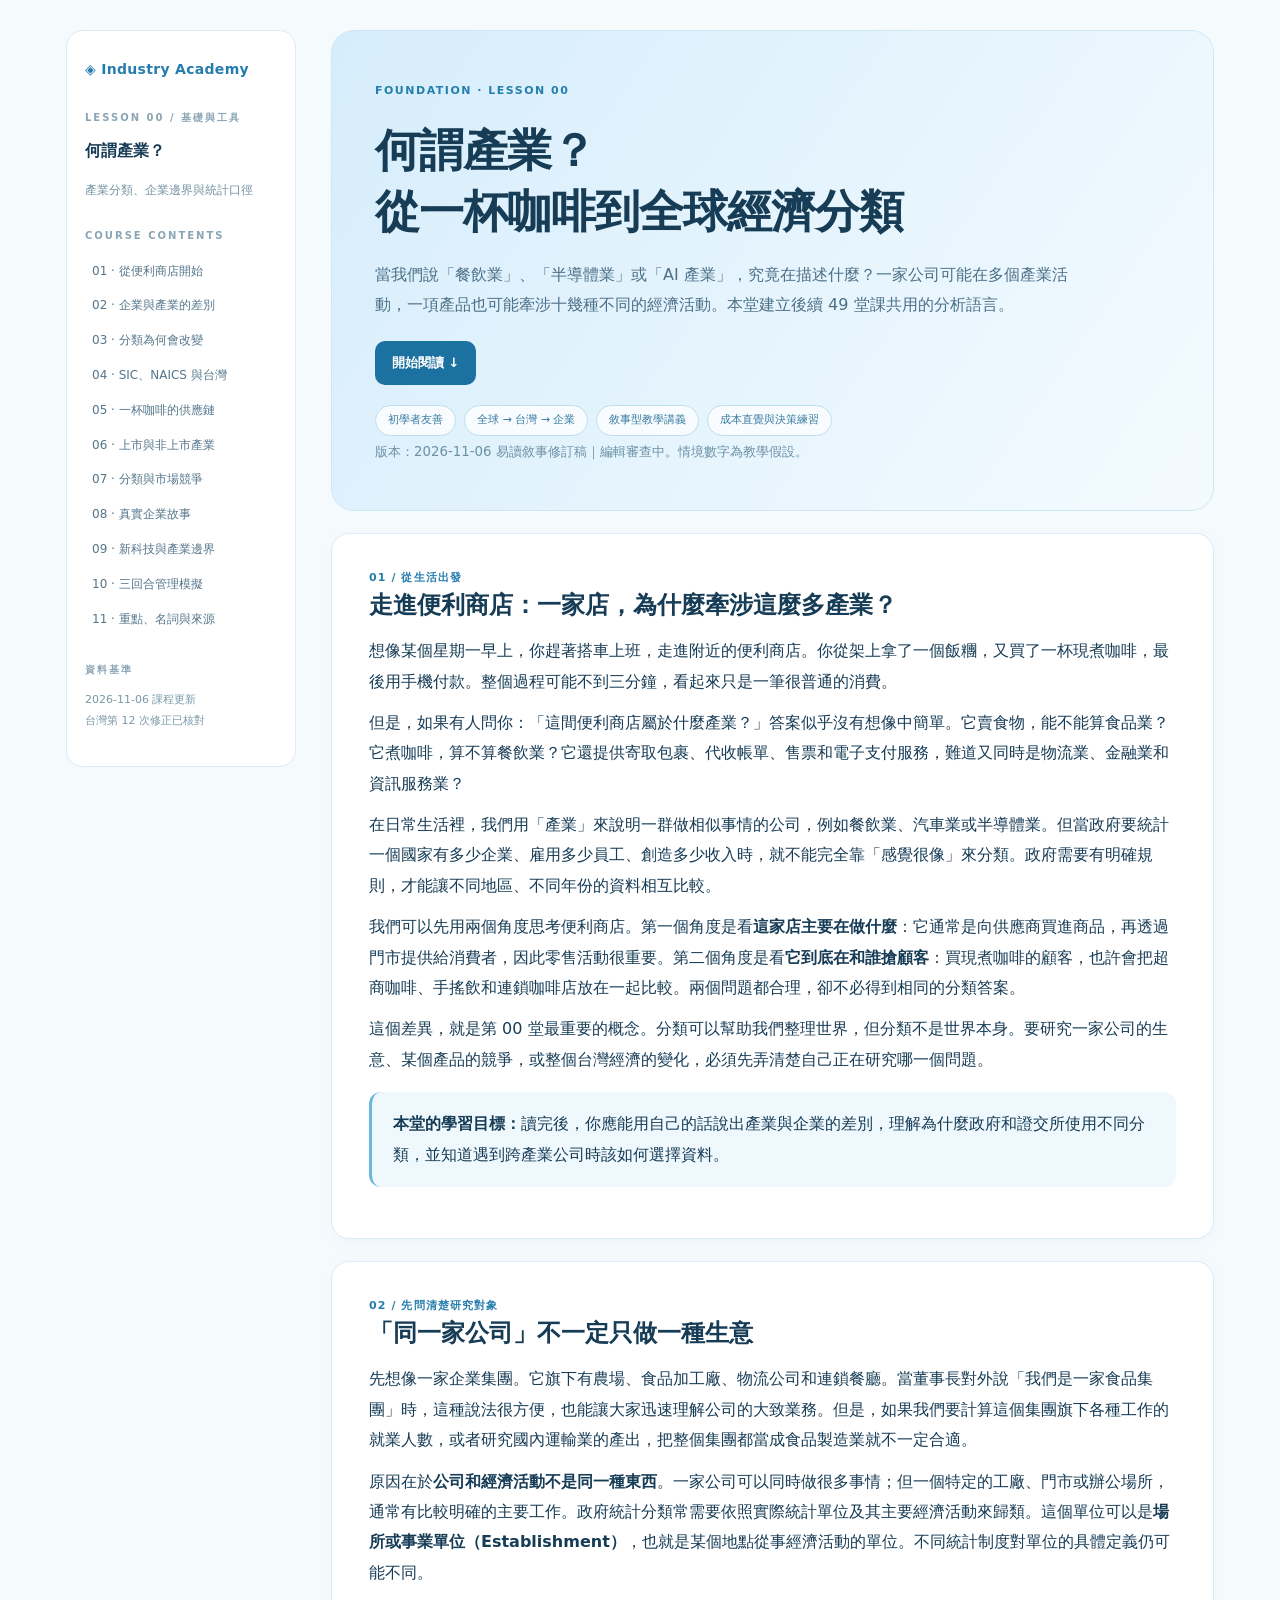
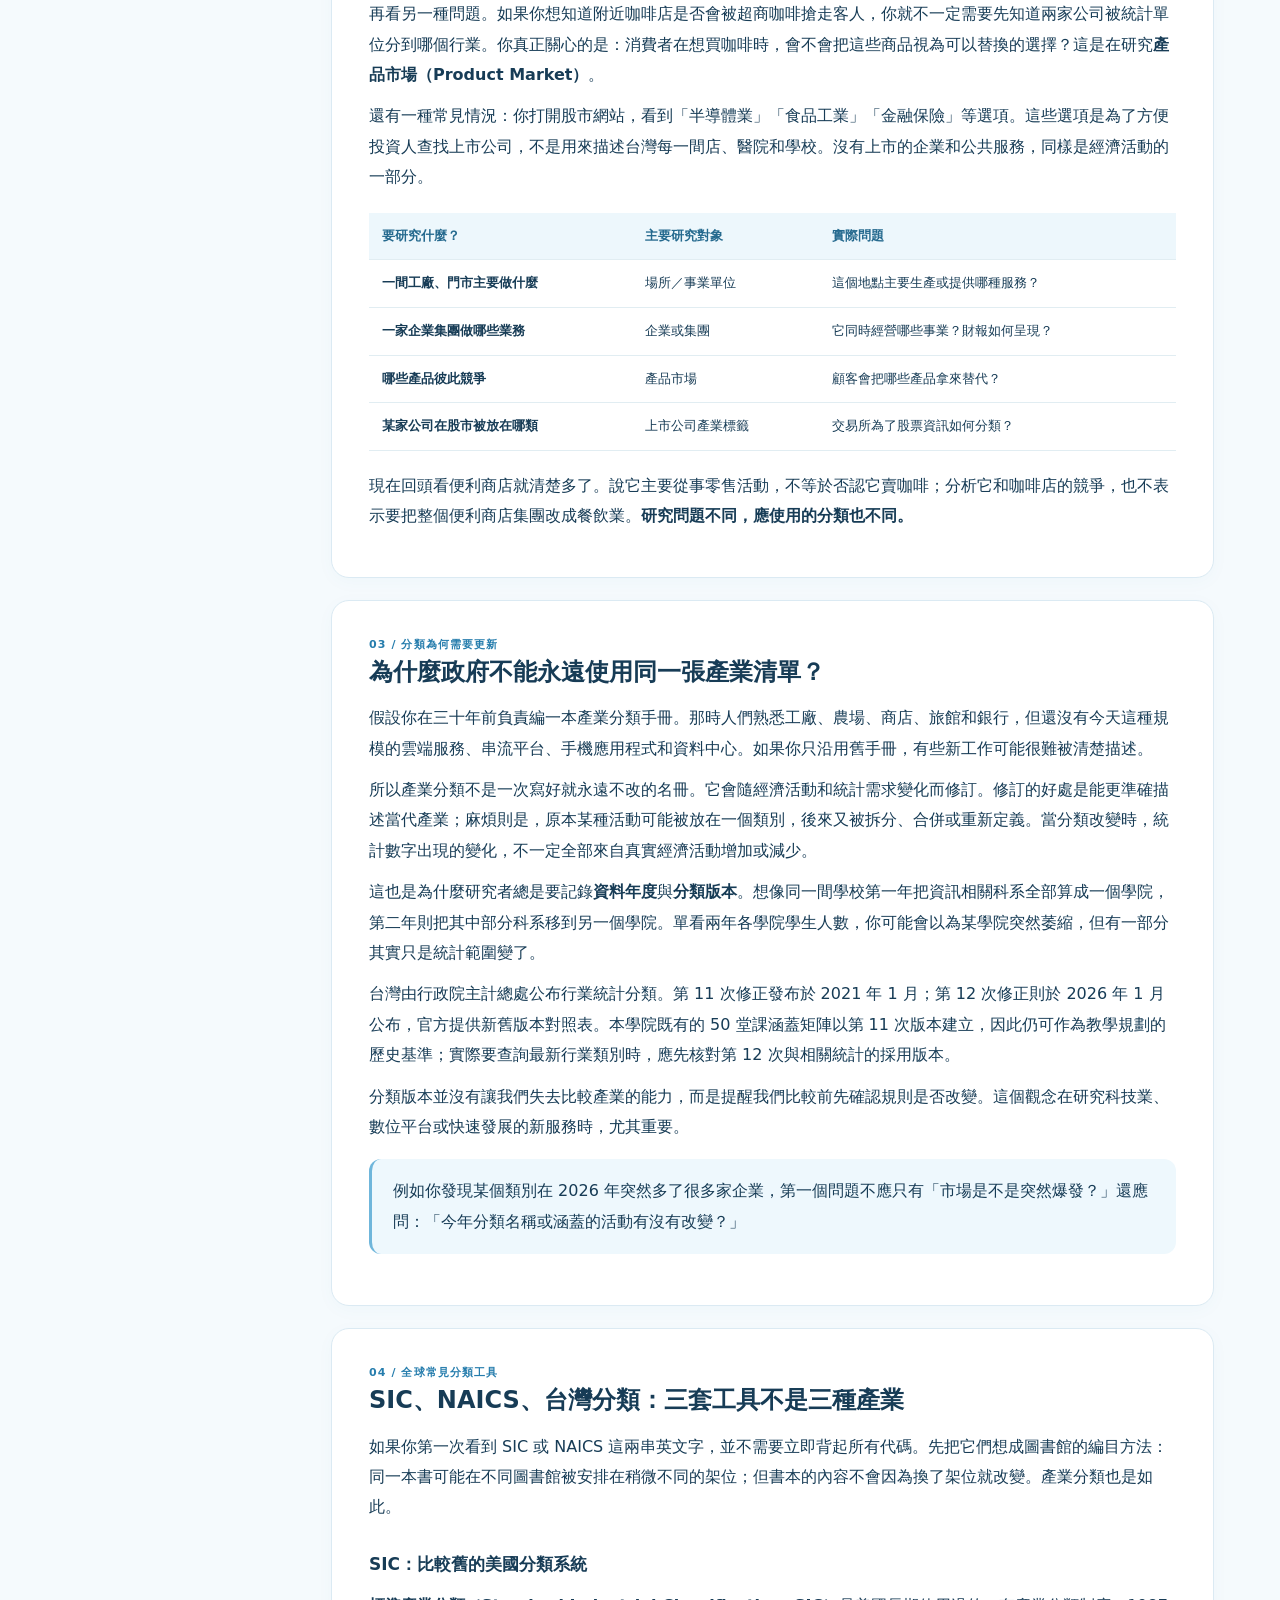
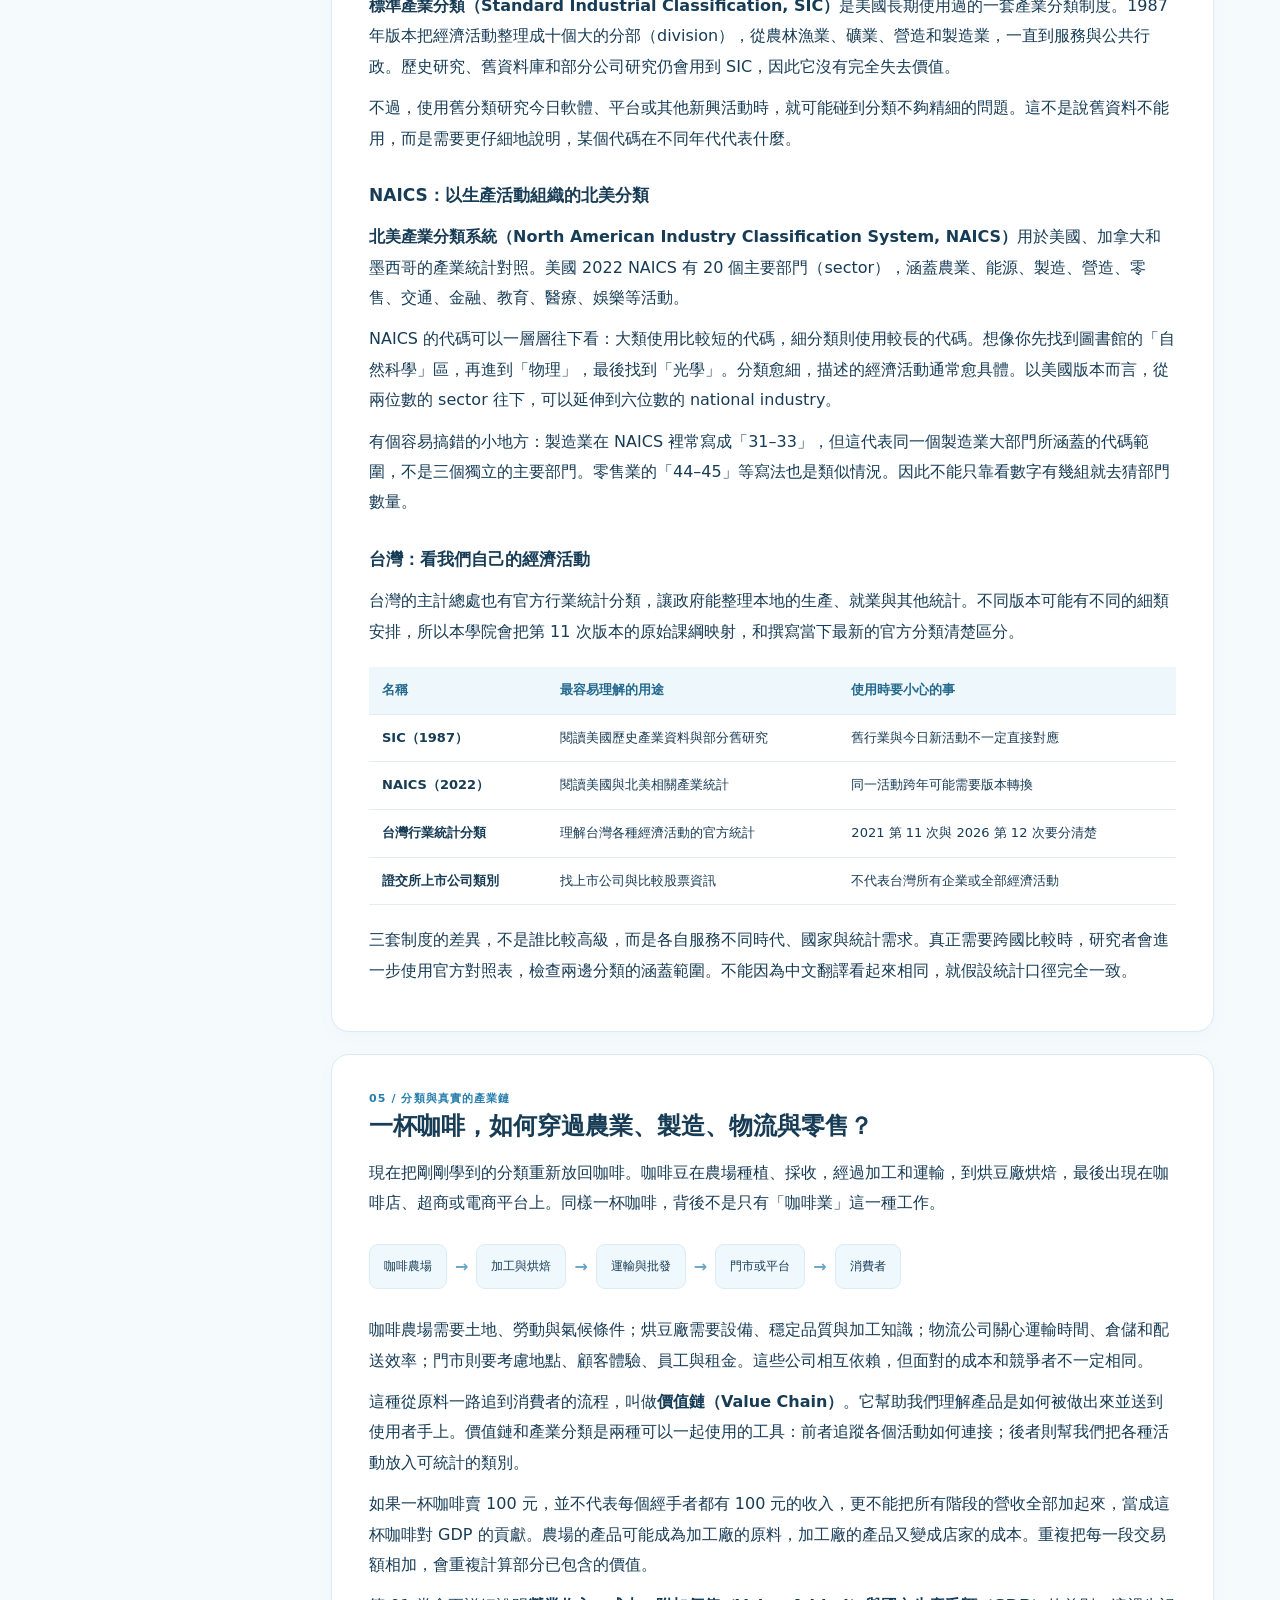
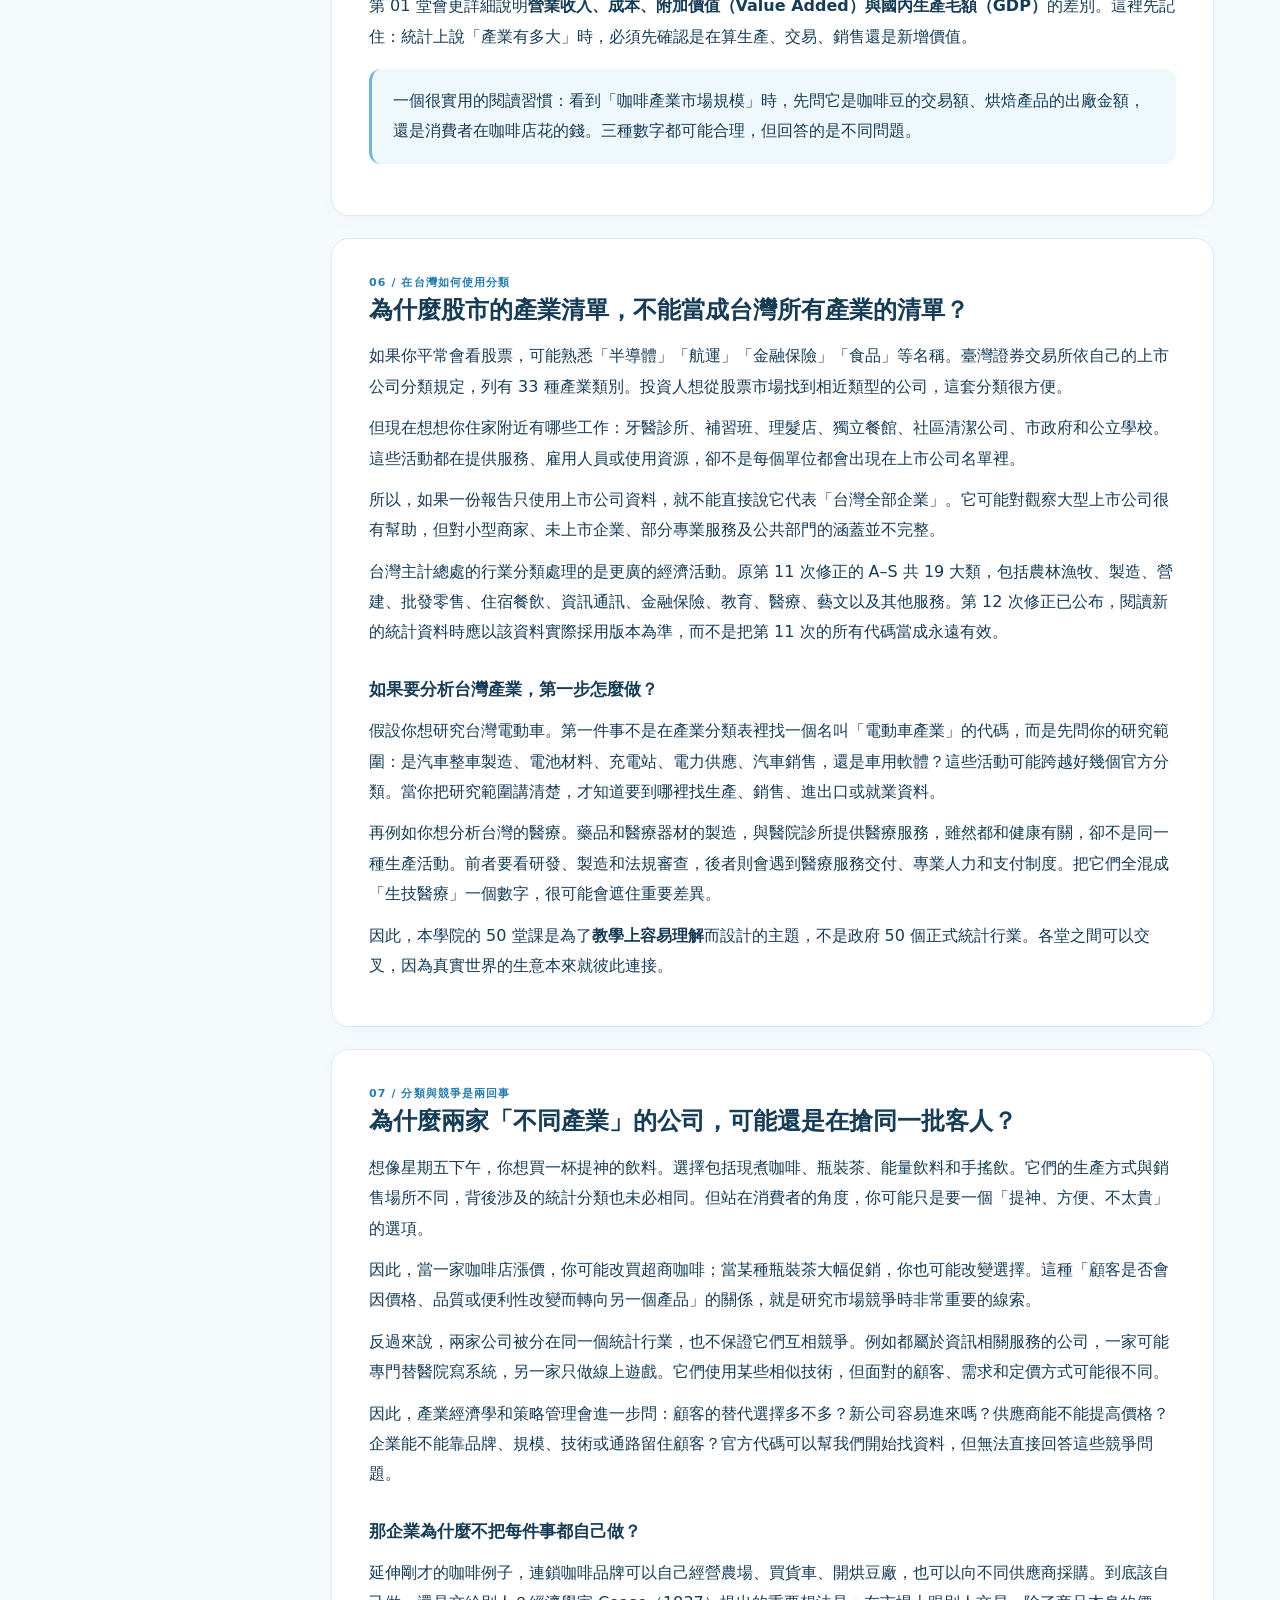
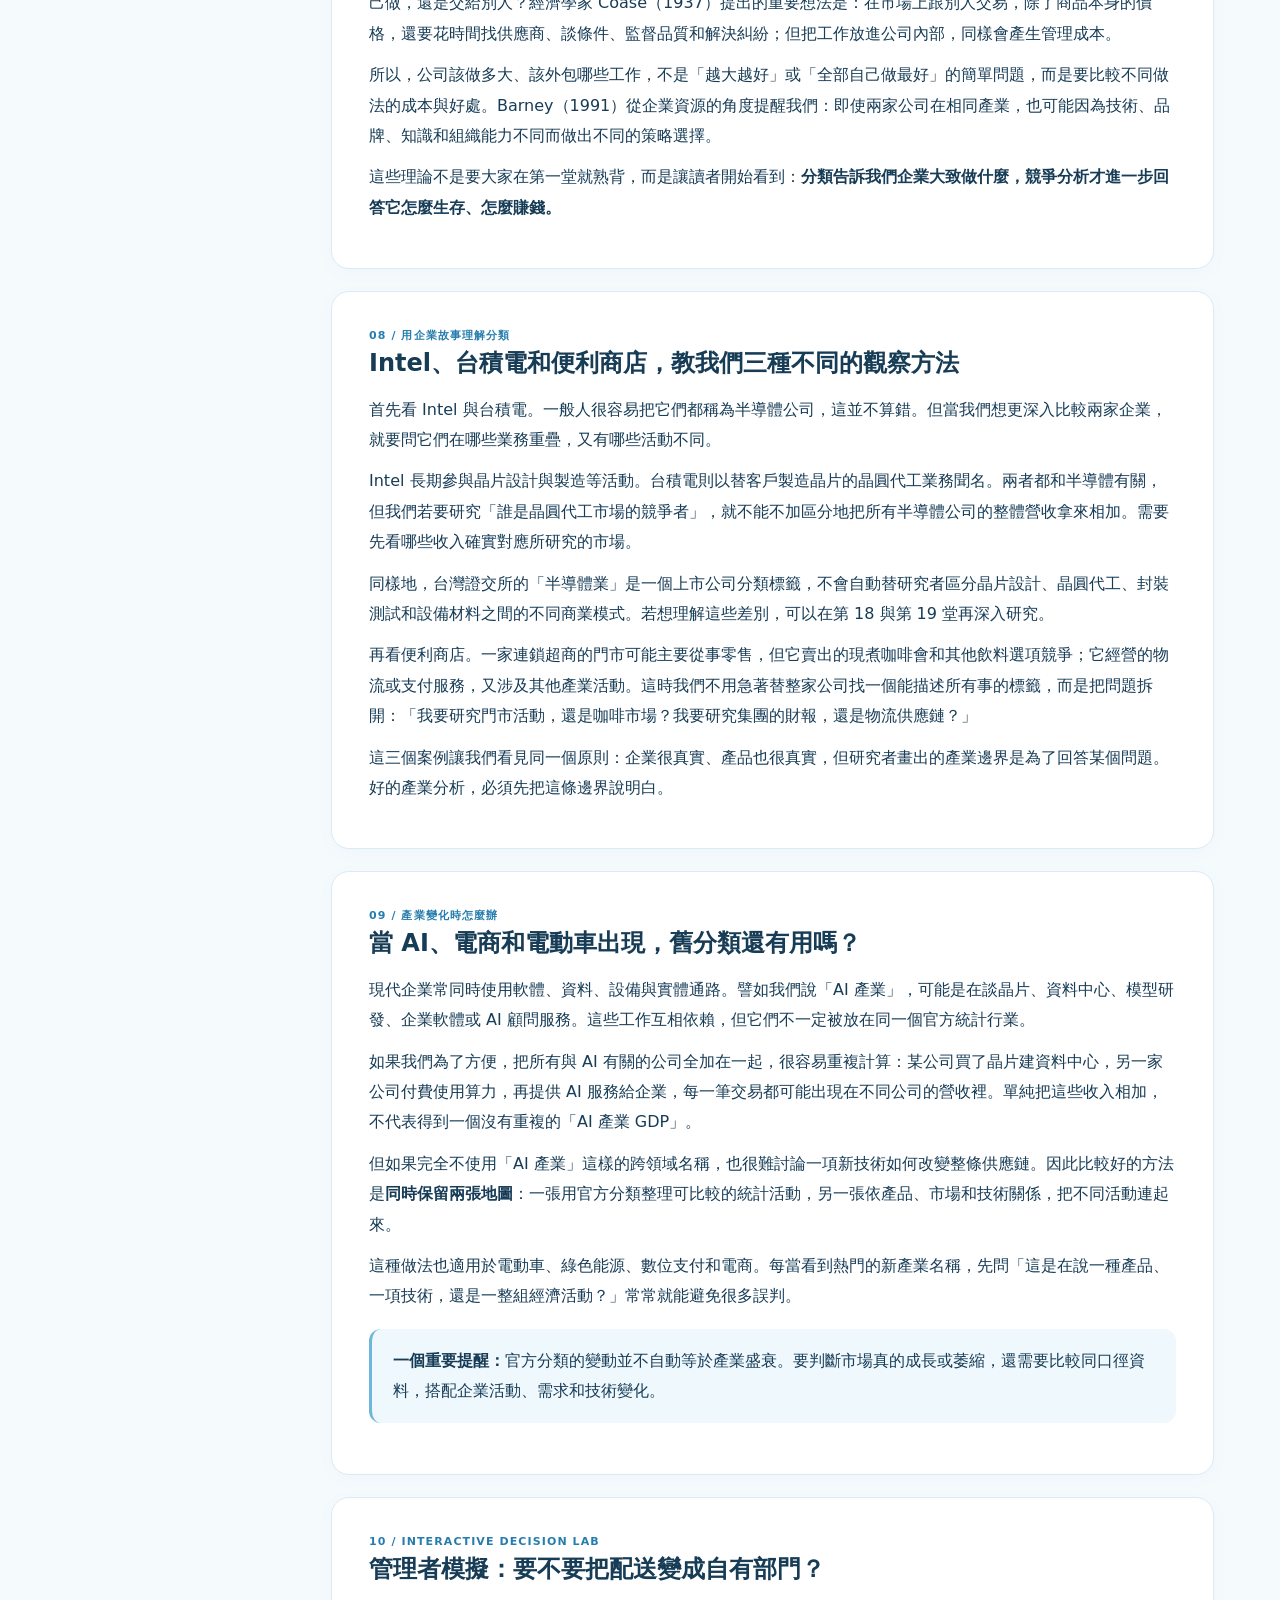
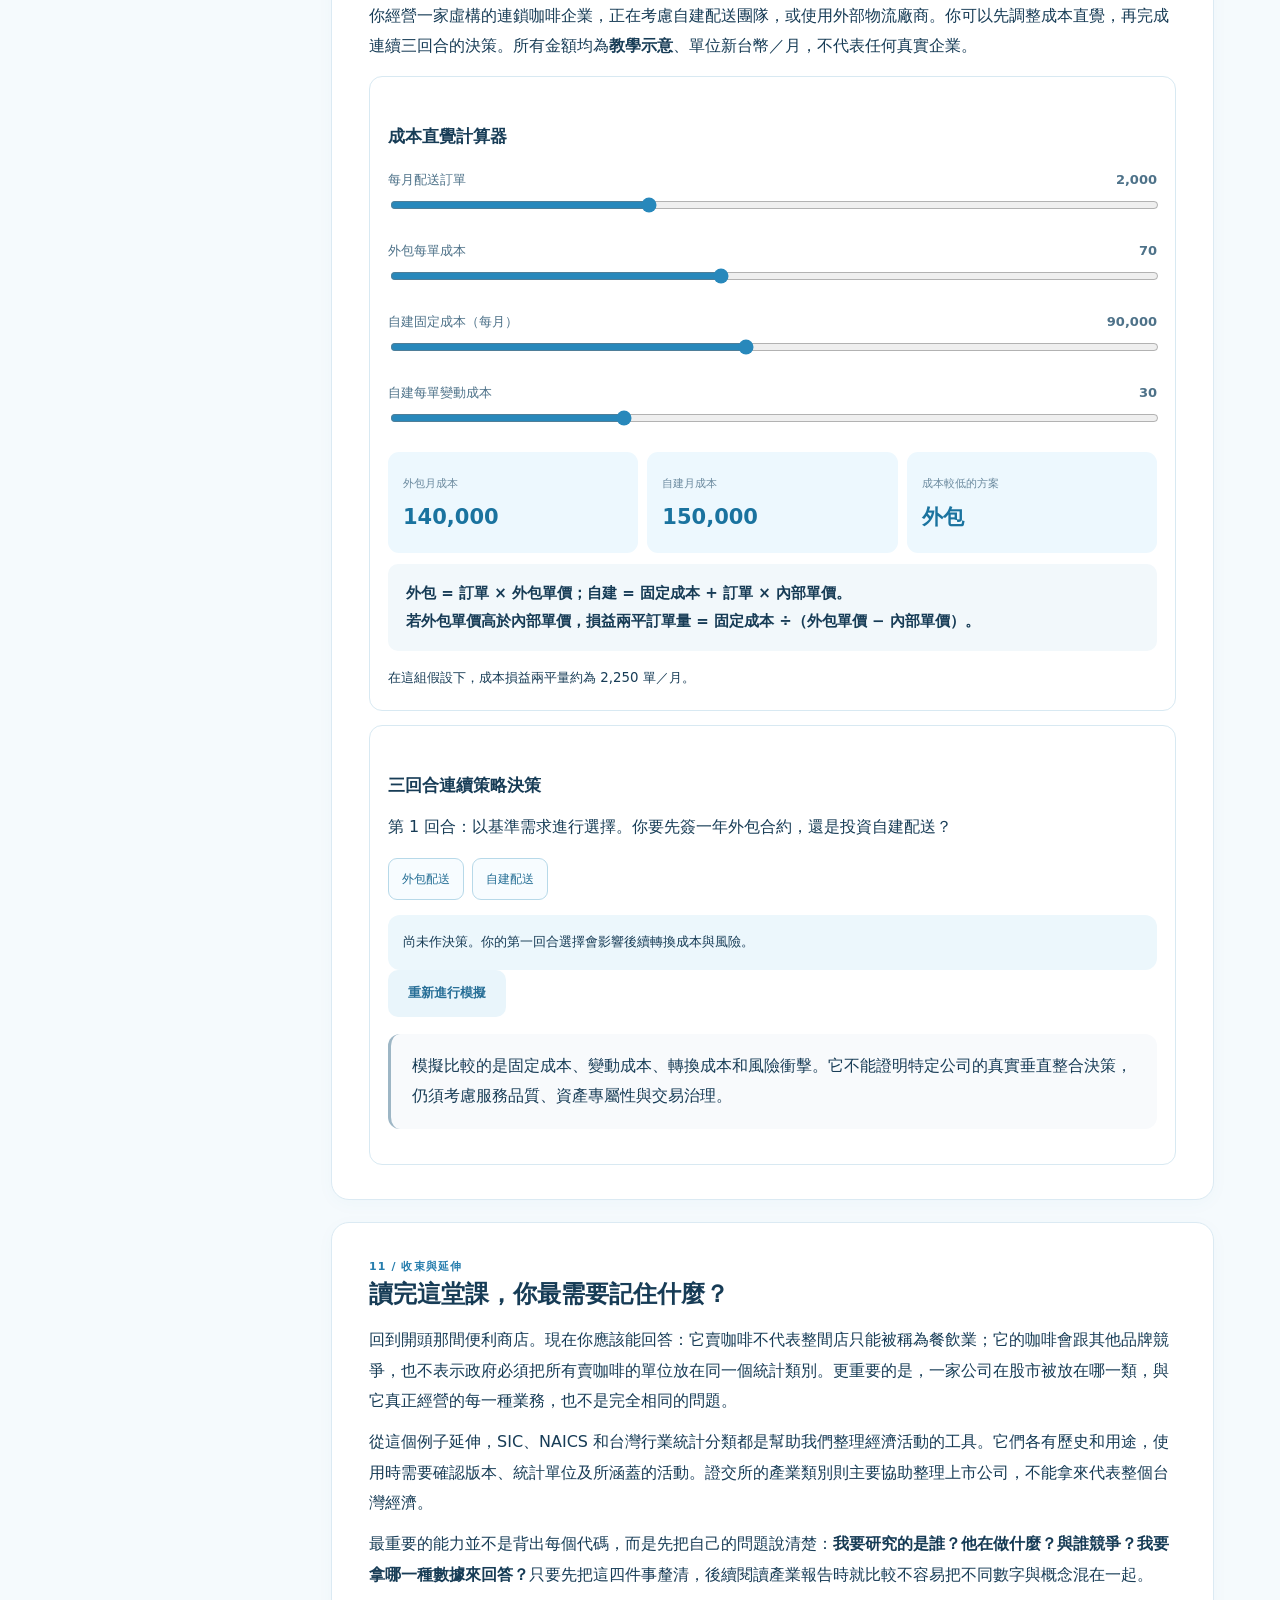
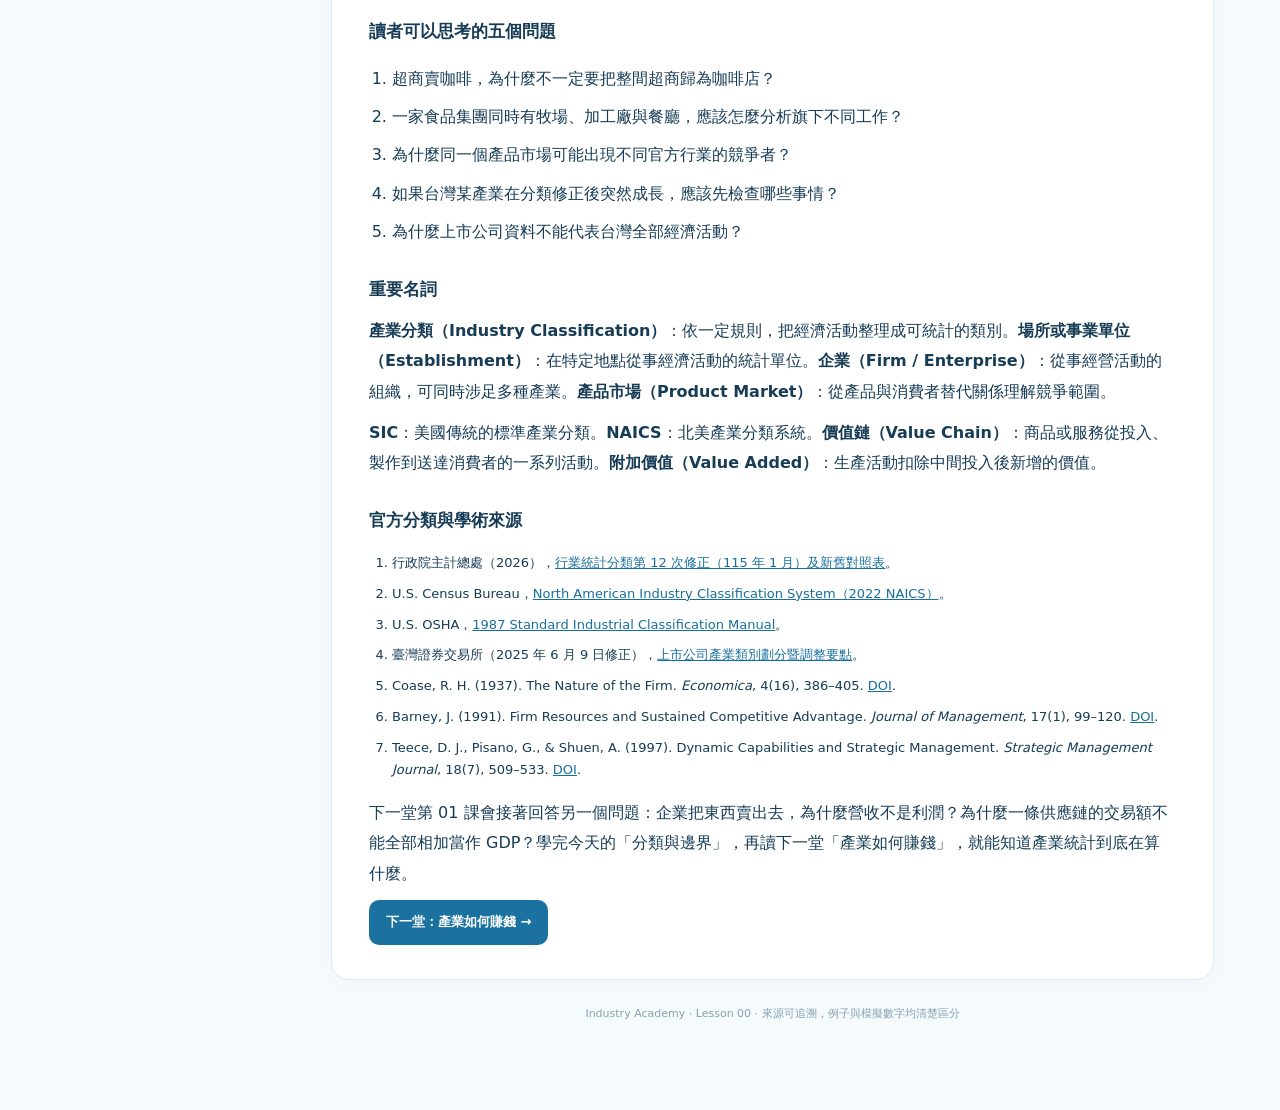
==== commit e6e9a33c: "Rewrite Lesson 00 as a beginner-friendly narrative with connected examples and updated Taiwan classi" ====
--- a/docs/lesson-00.html
+++ b/docs/lesson-00.html
@@ -1,17 +1,106 @@
 <!doctype html><html lang="zh-Hant"><head><meta charset="utf-8"><meta name="viewport" content="width=device-width,initial-scale=1"><title>第00堂｜何謂產業？ · Industry Academy</title><meta name="description" content="從咖啡與外送平台理解產業、企業、場所、產品市場、台灣行業分類、NAICS、SIC與證交所分類。"><style>
 :root{--blue:#267dad;--dark:#173c56;--muted:#698293;--line:#dbeaf3;--bg:#f5fafd;--pale:#e3f3fc}*{box-sizing:border-box}html{scroll-behavior:smooth}body{margin:0;background:var(--bg);color:var(--dark);font:16px/1.9 system-ui,"Noto Sans TC","Microsoft JhengHei",sans-serif}button,input{font:inherit}a{color:#176f9d}a:hover{text-decoration:underline}.shell{max-width:1200px;margin:auto;display:grid;grid-template-columns:230px minmax(0,1fr);gap:35px;padding:30px 26px}.side{position:sticky;top:22px;align-self:start;background:white;border:1px solid var(--line);border-radius:17px;padding:23px 18px;max-height:calc(100vh - 44px);overflow:auto}.brand{font-size:14px;letter-spacing:.3px;font-weight:800;color:var(--blue);text-decoration:none}.slabel{font-size:10px;letter-spacing:2px;color:#8ba5b5;font-weight:800;margin:24px 0 9px}.side a.anchor{display:block;font-size:12px;color:#55758a;text-decoration:none;padding:6px 7px;border-radius:8px}.side a.anchor:hover{background:var(--pale)}.main{min-width:0}.hero{background:linear-gradient(125deg,#d6edfb,#f4fbff);padding:43px;border-radius:23px;border:1px solid #cfe6f5}.tag{display:inline-block;font-size:11px;color:#247eae;font-weight:800;letter-spacing:1.5px}.hero h1{font-size:clamp(28px,4vw,45px);line-height:1.35;letter-spacing:-1px;margin:17px 0}.hero p{max-width:720px;color:#4c7088;margin:10px 0 20px}.hero small{color:#6b91a6}.jump{display:inline-flex;background:#1b719f;color:white;padding:10px 17px;border-radius:10px;text-decoration:none;font-size:13px;font-weight:700}.chips{display:flex;flex-wrap:wrap;gap:8px;margin-top:20px}.chip{border:1px solid #bfdeed;border-radius:30px;background:#f8fcff;padding:4px 12px;color:#377ba0;font-size:11px}.section{background:white;border:1px solid var(--line);border-radius:18px;padding:34px 37px;margin-top:22px;box-shadow:0 4px 18px #2a7aa208}.section h2{font-size:24px;margin:0 0 14px;line-height:1.4}.section h3{font-size:17px;margin:25px 0 6px}.section p{margin:11px 0}.section ul,.section ol{padding-left:23px}.section li{margin:8px 0}.cap{font-size:11px;letter-spacing:1.1px;color:var(--blue);font-weight:800}.example,.note{padding:17px 21px;border-radius:12px;margin:17px 0;background:#eef8fd;border-left:3px solid #6fb6db}.note{background:#f8fafc;border-left-color:#9db6c5}.tablewrap{overflow:auto;margin:20px 0}table{width:100%;border-collapse:collapse;font-size:13px;min-width:580px}th,td{border-bottom:1px solid #e1edf2;padding:11px 13px;text-align:left;vertical-align:top}th{background:#edf7fc;color:#24698e}td:first-child{font-weight:650}.grid{display:grid;grid-template-columns:repeat(2,minmax(0,1fr));gap:12px}.tile{padding:19px;background:#f5fbff;border:1px solid #e0eef7;border-radius:13px}.tile b{display:block;color:#217cac}.tile p{font-size:13px;margin:7px 0;color:#607f91}.flow{display:flex;align-items:center;flex-wrap:wrap;gap:8px;padding:15px 0}.flow span{font-size:12px;padding:10px 14px;background:#eff8fc;border:1px solid #dcecf4;border-radius:9px}.flow strong{color:#66a4c5}.figure{margin:20px 0;padding:21px;background:linear-gradient(140deg,#f2f9fd,#e6f4fc);border-radius:13px}.figure small{display:block;color:#7090a3}.formula{padding:15px 18px;background:#f2f8fb;border-radius:10px;font-weight:700;font-size:15px}.box{border:1px solid #d8e9f2;padding:18px;border-radius:13px;margin-top:14px;background:#fff}.field{margin:16px 0}.field label{display:flex;justify-content:space-between;font-size:13px;color:#4e7289;gap:12px}.field input[type=range]{width:100%;accent-color:#2888bb}.result{display:grid;grid-template-columns:repeat(3,1fr);gap:9px}.result>div{background:#edf8fe;border-radius:11px;padding:15px}.result b{display:block;font-size:21px;color:#1a739f}.result span{font-size:11px;color:#6a899e}.controls{display:flex;flex-wrap:wrap;gap:8px;margin:15px 0}.choice{border:1px solid #b7d9e9;color:#236d94;background:#f7fcff;padding:9px 13px;border-radius:9px;font-size:12px;cursor:pointer}.choice:hover,.choice.selected{background:#1d7aa8;color:white}.choice:disabled{opacity:.5;cursor:not-allowed}.status{padding:15px;background:#ecf7fc;border-radius:12px;margin-top:12px;font-size:13px}.quiz-item{border-bottom:1px solid #e2edf3;padding:20px 0}.quiz-item:last-child{border:0}.quiz-item p{font-weight:700;margin:0 0 9px}.quiz-item label{display:block;padding:5px 8px;font-size:13px;cursor:pointer}.quiz-item label:has(input:checked){background:#f0f9ff;border-radius:7px}.btn{display:inline-block;border:0;background:#1c7dad;color:#fff;padding:11px 20px;border-radius:10px;font-size:13px;font-weight:750;cursor:pointer}.btn.alt{color:#286f97;background:#e9f5fb}.feedback{margin-top:11px;padding:12px 15px;background:#f0f8fc;border-radius:9px;font-size:12px}.refs li{font-size:13px;line-height:1.75;overflow-wrap:anywhere}.foot{color:#87a0af;text-align:center;padding:24px 0 55px;font-size:11px}@media(max-width:850px){.shell{display:block;padding:13px}.side{position:static;max-height:none;margin-bottom:15px}.side .anchors{display:none}.hero{padding:29px 23px}.section{padding:24px 20px}.grid{grid-template-columns:1fr}}@media(max-width:510px){.result{grid-template-columns:1fr}.section h2{font-size:21px}table{font-size:12px}}
-</style></head><body><div class="shell"><aside class="side"><a class="brand" href="./index.html#home">◈ Industry Academy</a><div class="slabel">LESSON 00 / 基礎與工具</div><strong>何謂產業？</strong><p style="font-size:12px;color:#7493a4">產業分類、企業邊界與統計口徑</p><div class="anchors"><div class="slabel">COURSE CONTENTS</div><nav><a class="anchor" href="#s1">01 · 學習目標與生活問題</a><a class="anchor" href="#s2">02 · 產業定義與四種邊界</a><a class="anchor" href="#s3">03 · 分類的歷史與版本</a><a class="anchor" href="#s4">04 · 全球產業分類地圖</a><a class="anchor" href="#s5">05 · 價值鏈與金流</a><a class="anchor" href="#s6">06 · 台灣產業分類</a><a class="anchor" href="#s7">07 · 產業經濟學視角</a><a class="anchor" href="#s8">08 · 全球與台灣企業</a><a class="anchor" href="#s9">09 · 挑戰與未來</a><a class="anchor" href="#s10">10 · 三回合管理模擬</a><a class="anchor" href="#s11">11 · 研究橋接、測驗與來源</a></nav></div><div class="slabel">資料基準</div><p style="font-size:11px;color:#7a98a8">研究壓縮檔：2026-11-06<br>官網分類與條文另行核對</p></aside><main class="main"><header class="hero"><span class="tag">FOUNDATION · LESSON 00</span><h1>何謂產業？<br>從一杯咖啡到全球經濟分類</h1><p>當我們說「餐飲業」、「半導體業」或「AI 產業」，究竟在描述什麼？一家公司可能在多個產業活動，一項產品也可能牽涉十幾種不同的經濟活動。本堂建立後續 49 堂課共用的分析語言。</p><a class="jump" href="#s1">開始閱讀 ↓</a><div class="chips"><span class="chip">初學者友善</span><span class="chip">全球 → 台灣 → 企業</span><span class="chip">11 章講義</span><span class="chip">互動決策與 8 題檢核</span></div><small>資料與文獻：隨附研究壓縮檔的 Lesson 00 Evidence Pack；官方分類再查證。教學情境數字均非真實公司資料。</small></header>
-<section class="section" id="s1"><div class="cap">01 / START HERE</div><h2>為什麼要懂產業？從你早上的咖啡開始</h2><p>你在車站買了一杯咖啡。店員沖煮飲料，咖啡豆可能來自不同國家，杯子由包材廠生產，店家向銀行支付刷卡手續費，外送平台又可能把這杯咖啡送到辦公室。你只買了一杯飲料，背後卻有農業、製造、批發、餐飲、金融支付及物流等一連串經濟活動。</p><p>因此，<b>產業不是「看起來像同一類公司」而已</b>。分析者必須先問：我們是在研究一種生產活動、一個產品市場、企業集團，還是證券交易所用來整理上市公司的標籤？這四個問題的答案可以完全不同。</p><div class="grid"><div class="tile"><b>完成後你能做到</b><p>辨認企業、場所、產品與產業的不同分析單位；說出分類方式為何影響資料比較。</p></div><div class="tile"><b>你能避免的錯誤</b><p>不再把企業營收當市場規模，也不會把上市公司分類當作整個台灣經濟的分類。</p></div></div><div class="example">想一想：超商販售咖啡，它是餐飲業還是零售業？正確答法取決於<b>被分類的實體、主要經濟活動及分類規則</b>，不能只看一項商品。</div></section>
-<section class="section" id="s2"><div class="cap">02 / DEFINING THE BOUNDARY</div><h2>四個不同的「產業」問題</h2><p><b>經濟活動的統計分類</b>，目的是把可觀察的場所或單位依其主要生產活動放入可比較的類別。<b>產品市場</b>則是分析哪些商品或服務在消費者眼中互相替代，兩者不是同一套邏輯。</p><div class="tablewrap"><table><thead><tr><th>分析單位</th><th>要問的問題</th><th>常見資料</th></tr></thead><tbody><tr><td>場所／事業單位（Establishment）</td><td>此地主要生產什麼？</td><td>行業調查、場所統計、NAICS</td></tr><tr><td>企業／集團（Firm / Enterprise）</td><td>同一控制下經營哪些活動？</td><td>年報、合併財報、事業部門</td></tr><tr><td>產品市場（Product Market）</td><td>消費者在相同需求下會替換誰？</td><td>價格、需求、競品、替代彈性</td></tr><tr><td>上市公司產業標籤</td><td>交易所將股票放在哪個產業群？</td><td>TWSE 上市公司類別</td></tr></tbody></table></div><p>例如一個集團經營牧場、食品加工、冷鏈與零售：集團只有一個控制中心，但活動可以跨越數個統計行業。另一方面，兩家被列在不同證交所類別的公司，仍可能在某個產品市場直接競爭。</p><div class="note">課程第 00–49 堂是<b>教學主題</b>，不是任何官方分類的正式行業代碼。AI、電動車與電商常跨多個統計行業，不能硬塞成單一類別。</div></section>
-<section class="section" id="s3"><div class="cap">03 / WHERE THE RULES CAME FROM</div><h2>分類制度如何形成？又為何必須看版本？</h2><p>產業分類的起點是統計治理：政府希望把企業與場所的活動整理成可比較資料，追蹤生產、雇用、貿易與經濟結構。當經濟活動轉型，分類規則也會調整，例如軟體平台、資料處理、綠能服務愈來愈難用舊式製造／服務二分法描述。</p><div class="flow"><span>美國 SIC 1987</span><strong>→</strong><span>北美 NAICS 2022</span><strong>→</strong><span>台灣第 11 / 12 次版本比較</span></div><p>本學院的既定課綱以<b>台灣第 11 次修正（2021 年）</b>作為 50 堂課的基準矩陣；但主計總處已另公布<b>第 12 次修正（2026 年 1 月）</b>。因此資料分析時應記錄「資料年度」與「分類版本」，必要時使用官方對照表，而不是默默把兩版當成相同。第 11 次有 19 大類；不能假設第 12 次全部細類不變。</p><p>如果用 2024 年統計和 2026 年統計比較某產業產值，必須先檢查：資料是否以相同分類彙整？是否發生重新歸類？這比單純比較數字更重要。</p></section>
-<section class="section" id="s4"><div class="cap">04 / THE GLOBAL CLASSIFICATION MAP</div><h2>全球三種常見分類，究竟差在哪？</h2><div class="tablewrap"><table><thead><tr><th>制度</th><th>適用與規模</th><th>讀法</th><th>注意</th></tr></thead><tbody><tr><td>SIC 1987</td><td>美國歷史制度，10 個 division（A–J）</td><td>歷史產業研究與舊資料常見</td><td>舊分類不可與 NAICS 一對一視為相同</td></tr><tr><td>NAICS 2022</td><td>北美生產導向分類，美國 20 個 sector</td><td>2 位部門至 6 位美國細業</td><td>31–33 等為合併表示的一個 sector</td></tr><tr><td>台灣行業統計分類</td><td>第 11 次 19 大類；第 12 次需使用新對照</td><td>依主要經濟活動及分類層級</td><td>同一企業集團可橫跨多類</td></tr><tr><td>TWSE 上市公司類別</td><td>33 個上市公司產業類別（核對 2025 條文）</td><td>股票資訊與上市公司分類</td><td>不包含所有非上市與公共部門活動</td></tr></tbody></table></div><h3>NAICS 的層級怎麼看？</h3><p>以美國官方 2022 NAICS 為例：2 位 sector → 3 位 subsector → 4 位 industry group → 5 位 industry → 6 位 national industry。位數愈多，活動定義通常愈細；但<b>跨國、跨年度比較仍需校準</b>。美國 Census 官方列出 20 sector，製造業用 31–33 表示，零售用 44–45，運輸倉儲用 48–49。不要誤算成 23 或 24 個 sector。</p><div class="example"><b>全球產業地圖不是只有工廠：</b> 農林漁牧、礦業、營造、交通、金融、專業服務、教育、醫療、藝文、住宿餐飲和公共行政，都必須納入研究範圍。這就是本學院跨產業設計的原因。</div></section>
-<section class="section" id="s5"><div class="cap">05 / VALUE CHAIN & CASH FLOW</div><h2>沿著價值鏈走，才知道誰創造價值、誰收錢</h2><p>你看到的最終商品只是鏈條末端。想像一杯新台幣 100 元的咖啡：農場、原料商、烘豆商、物流、店家、支付服務商都可能從交易獲得收入，但<b>每一段收入不能相加當作該杯咖啡創造的 GDP</b>，否則會重複計算中間投入。</p><div class="flow"><span>農場</span><strong>→</strong><span>加工與烘焙</span><strong>→</strong><span>物流批發</span><strong>→</strong><span>咖啡店／平台</span><strong>→</strong><span>顧客</span></div><p>實際統計須分清：</p><div class="tablewrap"><table><thead><tr><th>名詞</th><th>概念</th><th>不能直接等同</th></tr></thead><tbody><tr><td>營業收入（Revenue）</td><td>公司在會計期間認列的銷售收入</td><td>整個產業規模</td></tr><tr><td>總產出／產值（Gross Output）</td><td>指定活動與統計範圍的生產總額</td><td>附加價值、GDP</td></tr><tr><td>附加價值（Value Added）</td><td>產出減中間消耗，依國民帳定義</td><td>營業利潤、企業市值</td></tr><tr><td>出口額（Exports）</td><td>一定時期跨境出口的貨品或服務價值</td><td>國內銷售、市場規模、台灣 GDP</td></tr><tr><td>市值（Market Capitalization）</td><td>股票價格乘已發行股數等證券衡量</td><td>單年營收或產值</td></tr><tr><td>產能（Capacity）</td><td>某設備或設施在特定條件下可提供的最大生產量</td><td>實際產量或銷售</td></tr></tbody></table></div><div class="figure"><b>同樣一個農業，為什麼可能有兩個官方數字？</b><p>Codex 的來源資料記錄，台灣 2024 年「農業產品產值」約 <b>新台幣 5,828.48 億元</b>，而另一統計口徑的「農林漁牧業生產總額」約 <b>7,098 億元</b>。兩個指標包含的活動與核算範圍不同，不能把差額直接說成統計錯誤，更不能將任一數字當作農業 GDP。</p><small>資料：壓縮檔 lesson-00 Evidence Pack，O_TW_AG_NARROW、O_TW_AG_BROAD；2024 年、名目新台幣，可能涉及初估與修訂版本。</small></div></section>
-<section class="section" id="s6"><div class="cap">06 / THE TAIWAN LENS</div><h2>回到台灣：統計產業與上市產業不一樣</h2><p>台灣的經濟結構絕不只有半導體。第 11 次行業分類的 19 大類（A–S）從農林漁牧一直涵蓋到其他服務；學院課綱以這套版本盤點是否有任何大類被忽略。</p><p>同時，證交所依上市公司相關規定分出 33 種產業類別，方便投資者檢視股票與公司資訊。這套制度<b>不可能完全覆蓋台灣所有經濟活動</b>，例如許多小型餐飲店、教育單位、政府機關與未上市企業不會因為沒有股票產業標籤就「不存在」。</p><h3>台灣的產業研究，先確認三件事</h3><ol><li><b>你的統計對象：</b> 是場所、企業、產業、商品出口，還是上市公司？</li><li><b>你的分類版本：</b> 是台灣第 11 次、2026 年第 12 次，還是交易所分類？</li><li><b>你的時間與單位：</b> 年、月、當期／存量；新台幣、美元、實質量或指數？</li></ol><div class="example"><b>台灣實務例子：</b> 銀行統計資料可能以「申報銀行」列示，金融控股公司年報則以集團合併財務報表呈現。資料包核對 2024 年 12 月有 38 筆台灣本國銀行申報列，不代表「台灣只有 38 家金融公司」，也不能直接作為金控集團數。</div></section>
-<section class="section" id="s7"><div class="cap">07 / INDUSTRIAL ECONOMICS</div><h2>產業分類說你「做什麼」，經濟學追問你「與誰競爭」</h2><p>同一個分類類別中，企業的獲利也可能差很多。研究市場競爭，要看產品是否相互替代、進入障礙、規模經濟、固定成本、通路議價力與消費者轉換成本，而不能單靠官方產業碼。</p><p>例如咖啡店與罐裝咖啡在統計活動上可能屬不同類別，卻可能共同爭奪消費者「提神飲料」預算。相反地，兩家都被稱為資訊服務的公司，也可能從事完全不重疊的業務。</p><h3>為何公司會把活動放在內部？</h3><p>Coase（1937）指出，使用市場價格協調交易仍需要搜尋、談判與訂約等成本；某些活動放在企業內部可能降低這些成本，但內部管理也有成本。因此「企業應該做到多大」是成本比較問題，不存在越垂直整合越好的普遍答案。這是企業邊界的理論，不是特定產業市場占有率的實證估計。</p><h3>同一產業內的公司，為何策略不同？</h3><p>Barney（1991）認為，在資源異質性、不完全移動等條件下，具價值、稀少、難模仿及無策略等價替代的資源可能支持較持久優勢；而 Teece、Pisano 與 Shuen（1997）提醒我們，當市場轉型時，重新整合與配置能力同樣重要。兩篇都以概念架構為主，不能拿來直接推算任一家公司的績效。</p></section>
-<section class="section" id="s8"><div class="cap">08 / FIRM EXAMPLES</div><h2>企業案例：從全球 Intel 到台灣台積電，再到零售咖啡</h2><div class="grid"><div class="tile"><b>全球案例：Intel（說明用）</b><p>同一企業可能同時參與晶片設計、生產等不同活動。以公司整體年報分類，與研究「晶圓代工」單一產品市場，其邊界不必一致。此處不據此推論任何當年度市占。</p></div><div class="tile"><b>台灣案例：台積電（說明用）</b><p>研究晶圓代工時，必須以相對應的市場、客戶與營運活動衡量；證交所「半導體業」標籤不是晶圓代工的市場定義。具體財報數據在第 18 堂另深入核對。</p></div></div><p>這兩家公司可用來理解「分類標籤」與「實際競爭範圍」不同，但不能把它們的全部收入直接相加成全球晶圓代工市場規模。</p><p><b>再回到咖啡：</b> 同樣經營咖啡的獨立門市、連鎖企業與零售超商，可能在部分產品需求競爭，卻擁有不同的生產流程、企業邊界和收益分配。分析的第一步，是寫清楚你要比較的究竟是哪一層。</p></section>
-<section class="section" id="s9"><div class="cap">09 / RISKS AND FUTURE</div><h2>當產業變得模糊，分析者要怎麼處理？</h2><p>現代產業的三種重要變化是數位平台跨足多種活動、企業垂直整合或外包的調整，以及技術快速演變導致舊分類失去精細度。這些不是單純的好壞問題，而是分類與策略問題。</p><div class="grid"><div class="tile"><b>情境 A｜更細分</b><p>官方統計細分數位服務，有助於辨識新的生產活動，但舊與新版本資料不一定可直接串成時間序列。</p></div><div class="tile"><b>情境 B｜維持較廣分類</b><p>長期統計比較較容易延續，但個別新市場可能被混在大類中，掩蓋競爭者與技術風險差異。</p></div></div><p>因此產業報告應同時保留「官方可比較的大類」與「管理決策需要的產品市場」。若分類改版，應明示新舊對照的未確定範圍，而不是偷偷改寫資料。</p></section>
+</style></head><body><div class="shell"><aside class="side"><a class="brand" href="./index.html#home">◈ Industry Academy</a><div class="slabel">LESSON 00 / 基礎與工具</div><strong>何謂產業？</strong><p style="font-size:12px;color:#7493a4">產業分類、企業邊界與統計口徑</p><div class="anchors"><div class="slabel">COURSE CONTENTS</div><nav><a class="anchor" href="#s1">01 · 從便利商店開始</a><a class="anchor" href="#s2">02 · 企業與產業的差別</a><a class="anchor" href="#s3">03 · 分類為何會改變</a><a class="anchor" href="#s4">04 · SIC、NAICS 與台灣</a><a class="anchor" href="#s5">05 · 一杯咖啡的供應鏈</a><a class="anchor" href="#s6">06 · 上市與非上市產業</a><a class="anchor" href="#s7">07 · 分類與市場競爭</a><a class="anchor" href="#s8">08 · 真實企業故事</a><a class="anchor" href="#s9">09 · 新科技與產業邊界</a><a class="anchor" href="#s10">10 · 三回合管理模擬</a><a class="anchor" href="#s11">11 · 重點、名詞與來源</a></nav></div><div class="slabel">資料基準</div><p style="font-size:11px;color:#7a98a8">2026-11-06 課程更新<br>台灣第 12 次修正已核對</p></aside><main class="main"><header class="hero"><span class="tag">FOUNDATION · LESSON 00</span><h1>何謂產業？<br>從一杯咖啡到全球經濟分類</h1><p>當我們說「餐飲業」、「半導體業」或「AI 產業」，究竟在描述什麼？一家公司可能在多個產業活動，一項產品也可能牽涉十幾種不同的經濟活動。本堂建立後續 49 堂課共用的分析語言。</p><a class="jump" href="#s1">開始閱讀 ↓</a><div class="chips"><span class="chip">初學者友善</span><span class="chip">全球 → 台灣 → 企業</span><span class="chip">敘事型教學講義</span><span class="chip">成本直覺與決策練習</span></div><small>版本：2026-11-06 易讀敘事修訂稿｜編輯審查中。情境數字為教學假設。</small></header>
+<section class="section" id="s1"><div class="cap">01 / 從生活出發</div><h2>走進便利商店：一家店，為什麼牽涉這麼多產業？</h2>
+<p>想像某個星期一早上，你趕著搭車上班，走進附近的便利商店。你從架上拿了一個飯糰，又買了一杯現煮咖啡，最後用手機付款。整個過程可能不到三分鐘，看起來只是一筆很普通的消費。</p>
+<p>但是，如果有人問你：「這間便利商店屬於什麼產業？」答案似乎沒有想像中簡單。它賣食物，能不能算食品業？它煮咖啡，算不算餐飲業？它還提供寄取包裹、代收帳單、售票和電子支付服務，難道又同時是物流業、金融業和資訊服務業？</p>
+<p>在日常生活裡，我們用「產業」來說明一群做相似事情的公司，例如餐飲業、汽車業或半導體業。但當政府要統計一個國家有多少企業、雇用多少員工、創造多少收入時，就不能完全靠「感覺很像」來分類。政府需要有明確規則，才能讓不同地區、不同年份的資料相互比較。</p>
+<p>我們可以先用兩個角度思考便利商店。第一個角度是看<strong>這家店主要在做什麼</strong>：它通常是向供應商買進商品，再透過門市提供給消費者，因此零售活動很重要。第二個角度是看<strong>它到底在和誰搶顧客</strong>：買現煮咖啡的顧客，也許會把超商咖啡、手搖飲和連鎖咖啡店放在一起比較。兩個問題都合理，卻不必得到相同的分類答案。</p>
+<p>這個差異，就是第 00 堂最重要的概念。分類可以幫助我們整理世界，但分類不是世界本身。要研究一家公司的生意、某個產品的競爭，或整個台灣經濟的變化，必須先弄清楚自己正在研究哪一個問題。</p>
+<div class="example"><strong>本堂的學習目標：</strong>讀完後，你應能用自己的話說出產業與企業的差別，理解為什麼政府和證交所使用不同分類，並知道遇到跨產業公司時該如何選擇資料。</div></section>
+<section class="section" id="s2"><div class="cap">02 / 先問清楚研究對象</div><h2>「同一家公司」不一定只做一種生意</h2>
+<p>先想像一家企業集團。它旗下有農場、食品加工廠、物流公司和連鎖餐廳。當董事長對外說「我們是一家食品集團」時，這種說法很方便，也能讓大家迅速理解公司的大致業務。但是，如果我們要計算這個集團旗下各種工作的就業人數，或者研究國內運輸業的產出，把整個集團都當成食品製造業就不一定合適。</p>
+<p>原因在於<strong>公司和經濟活動不是同一種東西</strong>。一家公司可以同時做很多事情；但一個特定的工廠、門市或辦公場所，通常有比較明確的主要工作。政府統計分類常需要依照實際統計單位及其主要經濟活動來歸類。這個單位可以是<strong>場所或事業單位（Establishment）</strong>，也就是某個地點從事經濟活動的單位。不同統計制度對單位的具體定義仍可能不同。</p>
+<p>再看另一種問題。如果你想知道附近咖啡店是否會被超商咖啡搶走客人，你就不一定需要先知道兩家公司被統計單位分到哪個行業。你真正關心的是：消費者在想買咖啡時，會不會把這些商品視為可以替換的選擇？這是在研究<strong>產品市場（Product Market）</strong>。</p>
+<p>還有一種常見情況：你打開股市網站，看到「半導體業」「食品工業」「金融保險」等選項。這些選項是為了方便投資人查找上市公司，不是用來描述台灣每一間店、醫院和學校。沒有上市的企業和公共服務，同樣是經濟活動的一部分。</p>
+<div class="tablewrap"><table><thead><tr><th>要研究什麼？</th><th>主要研究對象</th><th>實際問題</th></tr></thead><tbody>
+<tr><td>一間工廠、門市主要做什麼</td><td>場所／事業單位</td><td>這個地點主要生產或提供哪種服務？</td></tr>
+<tr><td>一家企業集團做哪些業務</td><td>企業或集團</td><td>它同時經營哪些事業？財報如何呈現？</td></tr>
+<tr><td>哪些產品彼此競爭</td><td>產品市場</td><td>顧客會把哪些產品拿來替代？</td></tr>
+<tr><td>某家公司在股市被放在哪類</td><td>上市公司產業標籤</td><td>交易所為了股票資訊如何分類？</td></tr>
+</tbody></table></div>
+<p>現在回頭看便利商店就清楚多了。說它主要從事零售活動，不等於否認它賣咖啡；分析它和咖啡店的競爭，也不表示要把整個便利商店集團改成餐飲業。<strong>研究問題不同，應使用的分類也不同。</strong></p></section>
+<section class="section" id="s3"><div class="cap">03 / 分類為何需要更新</div><h2>為什麼政府不能永遠使用同一張產業清單？</h2>
+<p>假設你在三十年前負責編一本產業分類手冊。那時人們熟悉工廠、農場、商店、旅館和銀行，但還沒有今天這種規模的雲端服務、串流平台、手機應用程式和資料中心。如果你只沿用舊手冊，有些新工作可能很難被清楚描述。</p>
+<p>所以產業分類不是一次寫好就永遠不改的名冊。它會隨經濟活動和統計需求變化而修訂。修訂的好處是能更準確描述當代產業；麻煩則是，原本某種活動可能被放在一個類別，後來又被拆分、合併或重新定義。當分類改變時，統計數字出現的變化，不一定全部來自真實經濟活動增加或減少。</p>
+<p>這也是為什麼研究者總是要記錄<strong>資料年度</strong>與<strong>分類版本</strong>。想像同一間學校第一年把資訊相關科系全部算成一個學院，第二年則把其中部分科系移到另一個學院。單看兩年各學院學生人數，你可能會以為某學院突然萎縮，但有一部分其實只是統計範圍變了。</p>
+<p>台灣由行政院主計總處公布行業統計分類。第 11 次修正發布於 2021 年 1 月；第 12 次修正則於 2026 年 1 月公布，官方提供新舊版本對照表。本學院既有的 50 堂課涵蓋矩陣以第 11 次版本建立，因此仍可作為教學規劃的歷史基準；實際要查詢最新行業類別時，應先核對第 12 次與相關統計的採用版本。</p>
+<p>分類版本並沒有讓我們失去比較產業的能力，而是提醒我們比較前先確認規則是否改變。這個觀念在研究科技業、數位平台或快速發展的新服務時，尤其重要。</p><div class="example">例如你發現某個類別在 2026 年突然多了很多家企業，第一個問題不應只有「市場是不是突然爆發？」還應問：「今年分類名稱或涵蓋的活動有沒有改變？」</div></section>
+<section class="section" id="s4"><div class="cap">04 / 全球常見分類工具</div><h2>SIC、NAICS、台灣分類：三套工具不是三種產業</h2>
+<p>如果你第一次看到 SIC 或 NAICS 這兩串英文字，並不需要立即背起所有代碼。先把它們想成圖書館的編目方法：同一本書可能在不同圖書館被安排在稍微不同的架位；但書本的內容不會因為換了架位就改變。產業分類也是如此。</p>
+<h3>SIC：比較舊的美國分類系統</h3>
+<p><strong>標準產業分類（Standard Industrial Classification, SIC）</strong>是美國長期使用過的一套產業分類制度。1987 年版本把經濟活動整理成十個大的分部（division），從農林漁業、礦業、營造和製造業，一直到服務與公共行政。歷史研究、舊資料庫和部分公司研究仍會用到 SIC，因此它沒有完全失去價值。</p>
+<p>不過，使用舊分類研究今日軟體、平台或其他新興活動時，就可能碰到分類不夠精細的問題。這不是說舊資料不能用，而是需要更仔細地說明，某個代碼在不同年代代表什麼。</p>
+<h3>NAICS：以生產活動組織的北美分類</h3>
+<p><strong>北美產業分類系統（North American Industry Classification System, NAICS）</strong>用於美國、加拿大和墨西哥的產業統計對照。美國 2022 NAICS 有 20 個主要部門（sector），涵蓋農業、能源、製造、營造、零售、交通、金融、教育、醫療、娛樂等活動。</p>
+<p>NAICS 的代碼可以一層層往下看：大類使用比較短的代碼，細分類則使用較長的代碼。想像你先找到圖書館的「自然科學」區，再進到「物理」，最後找到「光學」。分類愈細，描述的經濟活動通常愈具體。以美國版本而言，從兩位數的 sector 往下，可以延伸到六位數的 national industry。</p>
+<p>有個容易搞錯的小地方：製造業在 NAICS 裡常寫成「31–33」，但這代表同一個製造業大部門所涵蓋的代碼範圍，不是三個獨立的主要部門。零售業的「44–45」等寫法也是類似情況。因此不能只靠看數字有幾組就去猜部門數量。</p>
+<h3>台灣：看我們自己的經濟活動</h3>
+<p>台灣的主計總處也有官方行業統計分類，讓政府能整理本地的生產、就業與其他統計。不同版本可能有不同的細類安排，所以本學院會把第 11 次版本的原始課綱映射，和撰寫當下最新的官方分類清楚區分。</p>
+<div class="tablewrap"><table><thead><tr><th>名稱</th><th>最容易理解的用途</th><th>使用時要小心的事</th></tr></thead><tbody><tr><td>SIC（1987）</td><td>閱讀美國歷史產業資料與部分舊研究</td><td>舊行業與今日新活動不一定直接對應</td></tr><tr><td>NAICS（2022）</td><td>閱讀美國與北美相關產業統計</td><td>同一活動跨年可能需要版本轉換</td></tr><tr><td>台灣行業統計分類</td><td>理解台灣各種經濟活動的官方統計</td><td>2021 第 11 次與 2026 第 12 次要分清楚</td></tr><tr><td>證交所上市公司類別</td><td>找上市公司與比較股票資訊</td><td>不代表台灣所有企業或全部經濟活動</td></tr></tbody></table></div>
+<p>三套制度的差異，不是誰比較高級，而是各自服務不同時代、國家與統計需求。真正需要跨國比較時，研究者會進一步使用官方對照表，檢查兩邊分類的涵蓋範圍。不能因為中文翻譯看起來相同，就假設統計口徑完全一致。</p></section>
+<section class="section" id="s5"><div class="cap">05 / 分類與真實的產業鏈</div><h2>一杯咖啡，如何穿過農業、製造、物流與零售？</h2>
+<p>現在把剛剛學到的分類重新放回咖啡。咖啡豆在農場種植、採收，經過加工和運輸，到烘豆廠烘焙，最後出現在咖啡店、超商或電商平台上。同樣一杯咖啡，背後不是只有「咖啡業」這一種工作。</p>
+<div class="flow"><span>咖啡農場</span><strong>→</strong><span>加工與烘焙</span><strong>→</strong><span>運輸與批發</span><strong>→</strong><span>門市或平台</span><strong>→</strong><span>消費者</span></div>
+<p>咖啡農場需要土地、勞動與氣候條件；烘豆廠需要設備、穩定品質與加工知識；物流公司關心運輸時間、倉儲和配送效率；門市則要考慮地點、顧客體驗、員工與租金。這些公司相互依賴，但面對的成本和競爭者不一定相同。</p>
+<p>這種從原料一路追到消費者的流程，叫做<strong>價值鏈（Value Chain）</strong>。它幫助我們理解產品是如何被做出來並送到使用者手上。價值鏈和產業分類是兩種可以一起使用的工具：前者追蹤各個活動如何連接；後者則幫我們把各種活動放入可統計的類別。</p>
+<p>如果一杯咖啡賣 100 元，並不代表每個經手者都有 100 元的收入，更不能把所有階段的營收全部加起來，當成這杯咖啡對 GDP 的貢獻。農場的產品可能成為加工廠的原料，加工廠的產品又變成店家的成本。重複把每一段交易額相加，會重複計算部分已包含的價值。</p>
+<p>第 01 堂會更詳細說明<strong>營業收入、成本、附加價值（Value Added）與國內生產毛額（GDP）</strong>的差別。這裡先記住：統計上說「產業有多大」時，必須先確認是在算生產、交易、銷售還是新增價值。</p>
+<div class="example">一個很實用的閱讀習慣：看到「咖啡產業市場規模」時，先問它是咖啡豆的交易額、烘焙產品的出廠金額，還是消費者在咖啡店花的錢。三種數字都可能合理，但回答的是不同問題。</div></section>
+<section class="section" id="s6"><div class="cap">06 / 在台灣如何使用分類</div><h2>為什麼股市的產業清單，不能當成台灣所有產業的清單？</h2>
+<p>如果你平常會看股票，可能熟悉「半導體」「航運」「金融保險」「食品」等名稱。臺灣證券交易所依自己的上市公司分類規定，列有 33 種產業類別。投資人想從股票市場找到相近類型的公司，這套分類很方便。</p>
+<p>但現在想想你住家附近有哪些工作：牙醫診所、補習班、理髮店、獨立餐館、社區清潔公司、市政府和公立學校。這些活動都在提供服務、雇用人員或使用資源，卻不是每個單位都會出現在上市公司名單裡。</p>
+<p>所以，如果一份報告只使用上市公司資料，就不能直接說它代表「台灣全部企業」。它可能對觀察大型上市公司很有幫助，但對小型商家、未上市企業、部分專業服務及公共部門的涵蓋並不完整。</p>
+<p>台灣主計總處的行業分類處理的是更廣的經濟活動。原第 11 次修正的 A–S 共 19 大類，包括農林漁牧、製造、營建、批發零售、住宿餐飲、資訊通訊、金融保險、教育、醫療、藝文以及其他服務。第 12 次修正已公布，閱讀新的統計資料時應以該資料實際採用版本為準，而不是把第 11 次的所有代碼當成永遠有效。</p>
+<h3>如果要分析台灣產業，第一步怎麼做？</h3>
+<p>假設你想研究台灣電動車。第一件事不是在產業分類表裡找一個名叫「電動車產業」的代碼，而是先問你的研究範圍：是汽車整車製造、電池材料、充電站、電力供應、汽車銷售，還是車用軟體？這些活動可能跨越好幾個官方分類。當你把研究範圍講清楚，才知道要到哪裡找生產、銷售、進出口或就業資料。</p>
+<p>再例如你想分析台灣的醫療。藥品和醫療器材的製造，與醫院診所提供醫療服務，雖然都和健康有關，卻不是同一種生產活動。前者要看研發、製造和法規審查，後者則會遇到醫療服務交付、專業人力和支付制度。把它們全混成「生技醫療」一個數字，很可能會遮住重要差異。</p>
+<p>因此，本學院的 50 堂課是為了<strong>教學上容易理解</strong>而設計的主題，不是政府 50 個正式統計行業。各堂之間可以交叉，因為真實世界的生意本來就彼此連接。</p></section>
+<section class="section" id="s7"><div class="cap">07 / 分類與競爭是兩回事</div><h2>為什麼兩家「不同產業」的公司，可能還是在搶同一批客人？</h2>
+<p>想像星期五下午，你想買一杯提神的飲料。選擇包括現煮咖啡、瓶裝茶、能量飲料和手搖飲。它們的生產方式與銷售場所不同，背後涉及的統計分類也未必相同。但站在消費者的角度，你可能只是要一個「提神、方便、不太貴」的選項。</p>
+<p>因此，當一家咖啡店漲價，你可能改買超商咖啡；當某種瓶裝茶大幅促銷，你也可能改變選擇。這種「顧客是否會因價格、品質或便利性改變而轉向另一個產品」的關係，就是研究市場競爭時非常重要的線索。</p>
+<p>反過來說，兩家公司被分在同一個統計行業，也不保證它們互相競爭。例如都屬於資訊相關服務的公司，一家可能專門替醫院寫系統，另一家只做線上遊戲。它們使用某些相似技術，但面對的顧客、需求和定價方式可能很不同。</p>
+<p>因此，產業經濟學和策略管理會進一步問：顧客的替代選擇多不多？新公司容易進來嗎？供應商能不能提高價格？企業能不能靠品牌、規模、技術或通路留住顧客？官方代碼可以幫我們開始找資料，但無法直接回答這些競爭問題。</p>
+<h3>那企業為什麼不把每件事都自己做？</h3>
+<p>延伸剛才的咖啡例子，連鎖咖啡品牌可以自己經營農場、買貨車、開烘豆廠，也可以向不同供應商採購。到底該自己做，還是交給別人？經濟學家 Coase（1937）提出的重要想法是：在市場上跟別人交易，除了商品本身的價格，還要花時間找供應商、談條件、監督品質和解決糾紛；但把工作放進公司內部，同樣會產生管理成本。</p>
+<p>所以，公司該做多大、該外包哪些工作，不是「越大越好」或「全部自己做最好」的簡單問題，而是要比較不同做法的成本與好處。Barney（1991）從企業資源的角度提醒我們：即使兩家公司在相同產業，也可能因為技術、品牌、知識和組織能力不同而做出不同的策略選擇。</p>
+<p>這些理論不是要大家在第一堂就熟背，而是讓讀者開始看到：<strong>分類告訴我們企業大致做什麼，競爭分析才進一步回答它怎麼生存、怎麼賺錢。</strong></p></section>
+<section class="section" id="s8"><div class="cap">08 / 用企業故事理解分類</div><h2>Intel、台積電和便利商店，教我們三種不同的觀察方法</h2>
+<p>首先看 Intel 與台積電。一般人很容易把它們都稱為半導體公司，這並不算錯。但當我們想更深入比較兩家企業，就要問它們在哪些業務重疊，又有哪些活動不同。</p>
+<p>Intel 長期參與晶片設計與製造等活動。台積電則以替客戶製造晶片的晶圓代工業務聞名。兩者都和半導體有關，但我們若要研究「誰是晶圓代工市場的競爭者」，就不能不加區分地把所有半導體公司的整體營收拿來相加。需要先看哪些收入確實對應所研究的市場。</p>
+<p>同樣地，台灣證交所的「半導體業」是一個上市公司分類標籤，不會自動替研究者區分晶片設計、晶圓代工、封裝測試和設備材料之間的不同商業模式。若想理解這些差別，可以在第 18 與第 19 堂再深入研究。</p>
+<p>再看便利商店。一家連鎖超商的門市可能主要從事零售，但它賣出的現煮咖啡會和其他飲料選項競爭；它經營的物流或支付服務，又涉及其他產業活動。這時我們不用急著替整家公司找一個能描述所有事的標籤，而是把問題拆開：「我要研究門市活動，還是咖啡市場？我要研究集團的財報，還是物流供應鏈？」</p>
+<p>這三個案例讓我們看見同一個原則：企業很真實、產品也很真實，但研究者畫出的產業邊界是為了回答某個問題。好的產業分析，必須先把這條邊界說明白。</p></section>
+<section class="section" id="s9"><div class="cap">09 / 產業變化時怎麼辦</div><h2>當 AI、電商和電動車出現，舊分類還有用嗎？</h2>
+<p>現代企業常同時使用軟體、資料、設備與實體通路。譬如我們說「AI 產業」，可能是在談晶片、資料中心、模型研發、企業軟體或 AI 顧問服務。這些工作互相依賴，但它們不一定被放在同一個官方統計行業。</p>
+<p>如果我們為了方便，把所有與 AI 有關的公司全加在一起，很容易重複計算：某公司買了晶片建資料中心，另一家公司付費使用算力，再提供 AI 服務給企業，每一筆交易都可能出現在不同公司的營收裡。單純把這些收入相加，不代表得到一個沒有重複的「AI 產業 GDP」。</p>
+<p>但如果完全不使用「AI 產業」這樣的跨領域名稱，也很難討論一項新技術如何改變整條供應鏈。因此比較好的方法是<strong>同時保留兩張地圖</strong>：一張用官方分類整理可比較的統計活動，另一張依產品、市場和技術關係，把不同活動連起來。</p>
+<p>這種做法也適用於電動車、綠色能源、數位支付和電商。每當看到熱門的新產業名稱，先問「這是在說一種產品、一項技術，還是一整組經濟活動？」常常就能避免很多誤判。</p>
+<div class="example"><strong>一個重要提醒：</strong>官方分類的變動並不自動等於產業盛衰。要判斷市場真的成長或萎縮，還需要比較同口徑資料，搭配企業活動、需求和技術變化。</div></section>
 <section class="section" id="s10"><div class="cap">10 / INTERACTIVE DECISION LAB</div><h2>管理者模擬：要不要把配送變成自有部門？</h2><p>你經營一家虛構的連鎖咖啡企業，正在考慮自建配送團隊，或使用外部物流廠商。你可以先調整成本直覺，再完成連續三回合的決策。所有金額均為<b>教學示意</b>、單位新台幣／月，不代表任何真實企業。</p><div class="box"><h3>成本直覺計算器</h3><div class="field"><label for="order">每月配送訂單 <b id="order-v">2,000</b></label><input id="order" type="range" min="500" max="5000" step="100" value="2000"></div><div class="field"><label for="external">外包每單成本 <b id="external-v">70</b></label><input id="external" type="range" min="40" max="110" step="5" value="70"></div><div class="field"><label for="fixed">自建固定成本（每月） <b id="fixed-v">90,000</b></label><input id="fixed" type="range" min="30000" max="160000" step="5000" value="90000"></div><div class="field"><label for="internal">自建每單變動成本 <b id="internal-v">30</b></label><input id="internal" type="range" min="15" max="65" step="5" value="30"></div><div class="result"><div><span>外包月成本</span><b id="cost-out">140,000</b></div><div><span>自建月成本</span><b id="cost-in">150,000</b></div><div><span>成本較低的方案</span><b id="cost-winner">外包</b></div></div><p class="formula">外包 = 訂單 × 外包單價；自建 = 固定成本 + 訂單 × 內部單價。<br>若外包單價高於內部單價，損益兩平訂單量 = 固定成本 ÷（外包單價 − 內部單價）。</p><small id="break-even">計算中</small></div><div class="box"><h3>三回合連續策略決策</h3><p id="scenario">第 1 回合：以基準需求進行選擇。你要先簽一年外包合約，還是投資自建配送？</p><div id="decision-buttons" class="controls"><button class="choice" data-opt="outsource">外包配送</button><button class="choice" data-opt="internal">自建配送</button></div><div class="status" id="decision-status" aria-live="polite">尚未作決策。你的第一回合選擇會影響後續轉換成本與風險。</div><button id="restart" class="btn alt" type="button">重新進行模擬</button><div class="note">模擬比較的是固定成本、變動成本、轉換成本和風險衝擊。它不能證明特定公司的真實垂直整合決策，仍須考慮服務品質、資產專屬性與交易治理。</div></div></section>
-<section class="section" id="s11"><div class="cap">11 / RESEARCH BRIDGE & CHECK</div><h2>把直覺變成可研究的問題</h2><p>這堂的核心不是背分類代碼，而是學會問：若企業在分類改版後被重新歸類，觀察到的「產業成長」究竟是經濟活動增加，還是統計邊界改變？研究設計可把分類版本、場所活動、公司事業部門、產品市場及年份分別記錄，並以雙版本可比樣本測試。難點包括企業多業務、分類映射多對多，以及資料更新產生的測量誤差。</p><h3>三篇核心研究怎麼連結本堂？</h3><ul><li><b>Coase（1937）：</b>企業內部與市場交易的界線，由協調與組織成本共同塑造。</li><li><b>Barney（1991）：</b>同屬一個行業的企業仍可因資源不同而有策略差異。</li><li><b>Ocasio（1997）：</b>決策者注意力受組織程序與管道分配影響，所謂「產業趨勢」是否進入決策議程也值得研究。</li></ul><div class="note">上述來源為壓縮檔已核讀核心段落的理論研究。它們不能直接證成任何現代產業的市場規模、特定企業績效或分類政策效果；統計與分類事實另依官方來源。</div><h3>8 題學習檢核</h3><div id="quiz"></div><button class="btn" id="check-quiz" type="button">提交並查看解析</button><div id="quiz-summary" class="status" style="display:none" aria-live="polite"></div><h3>本堂來源與延伸閱讀</h3><ol class="refs"><li>行政院主計總處（2026），<a href="https://www.stat.gov.tw/News_Content.aspx?n=3144&s=235560" target="_blank" rel="noopener">行業統計分類第 12 次修正</a>；研究檔亦保存第 11 次分類資料。</li><li>U.S. Census Bureau，<a href="https://www.census.gov/programs-surveys/economic-census/year/2022/guidance/understanding-naics.html" target="_blank" rel="noopener">2022 NAICS classification guidance</a>；U.S. OSHA，<a href="https://www.osha.gov/data/sic-manual" target="_blank" rel="noopener">1987 SIC Manual</a>。</li><li>臺灣證券交易所（2025 修正），<a href="https://twse-regulation.twse.com.tw/tw/law/DOC01.aspx?FLCODE=FL007104&FLNO=2" target="_blank" rel="noopener">上市公司產業類別劃分暨調整要點</a>。</li><li>Coase, R. H. (1937). The Nature of the Firm. <i>Economica</i>, 4(16), 386–405. <a href="https://doi.org/10.1111/j.1468-0335.1937.tb00002.x">DOI</a>。檔案核對 pp.388–394、403。</li><li>Barney, J. (1991). Firm Resources and Sustained Competitive Advantage. <i>Journal of Management</i>, 17(1), 99–120. <a href="https://doi.org/10.1177/014920639101700108">DOI</a>。檔案核對 pp.101–117 選定段落。</li><li>Teece, D. J., Pisano, G., &amp; Shuen, A. (1997). Dynamic Capabilities and Strategic Management. <i>Strategic Management Journal</i>, 18(7), 509–533. <a href="https://doi.org/10.1002/(SICI)1097-0266(199708)18:7%3C509::AID-SMJ882%3E3.0.CO;2-Z">DOI</a>。檔案核對 pp.515–529 選定段落。</li><li>Ocasio, W. (1997). Towards an Attention-Based View of the Firm. <i>Strategic Management Journal</i>, 18(S1), 187–206. <a href="https://doi.org/10.1002/(SICI)1097-0266(199707)18:1%2B%3C187::AID-SMJ936%3E3.0.CO;2-K">DOI</a>。檔案核對 pp.188–203 選定段落。</li><li>Industry Academy 研究壓縮檔（2026-11-06），<code>research/evidence/deep-2026-11-06/lesson-00.md</code> 及相關 paper reviews、sources.csv、observations.csv。官方數據與研究定位以資料包標示的版本為準。</li></ol><div class="note"><b>課程紀錄：</b>第 00 堂，2026-11-06。已學：四種分析單位、SIC／NAICS／TW 分類、版本問題、營收與附加價值、Coase 的企業邊界。尚待釐清：TW11→TW12 細碼映射及特定公司逐碼分類。下一堂：第 01 堂「產業如何賺錢」。</div><a class="jump" href="./index.html#lesson/1">下一堂：產業如何賺錢 →</a></section><footer class="foot">Industry Academy · Lesson 00 · 來源可追溯，例子與模擬數字均清楚區分</footer></main></div><script>
+<section class="section" id="s11"><div class="cap">11 / 收束與延伸</div><h2>讀完這堂課，你最需要記住什麼？</h2>
+<p>回到開頭那間便利商店。現在你應該能回答：它賣咖啡不代表整間店只能被稱為餐飲業；它的咖啡會跟其他品牌競爭，也不表示政府必須把所有賣咖啡的單位放在同一個統計類別。更重要的是，一家公司在股市被放在哪一類，與它真正經營的每一種業務，也不是完全相同的問題。</p>
+<p>從這個例子延伸，SIC、NAICS 和台灣行業統計分類都是幫助我們整理經濟活動的工具。它們各有歷史和用途，使用時需要確認版本、統計單位及所涵蓋的活動。證交所的產業類別則主要協助整理上市公司，不能拿來代表整個台灣經濟。</p>
+<p>最重要的能力並不是背出每個代碼，而是先把自己的問題說清楚：<strong>我要研究的是誰？他在做什麼？與誰競爭？我要拿哪一種數據來回答？</strong>只要先把這四件事釐清，後續閱讀產業報告時就比較不容易把不同數字與概念混在一起。</p>
+<h3>讀者可以思考的五個問題</h3><ol>
+<li>超商賣咖啡，為什麼不一定要把整間超商歸為咖啡店？</li>
+<li>一家食品集團同時有牧場、加工廠與餐廳，應該怎麼分析旗下不同工作？</li>
+<li>為什麼同一個產品市場可能出現不同官方行業的競爭者？</li>
+<li>如果台灣某產業在分類修正後突然成長，應該先檢查哪些事情？</li>
+<li>為什麼上市公司資料不能代表台灣全部經濟活動？</li></ol>
+<h3>重要名詞</h3><p><strong>產業分類（Industry Classification）</strong>：依一定規則，把經濟活動整理成可統計的類別。<strong>場所或事業單位（Establishment）</strong>：在特定地點從事經濟活動的統計單位。<strong>企業（Firm / Enterprise）</strong>：從事經營活動的組織，可同時涉足多種產業。<strong>產品市場（Product Market）</strong>：從產品與消費者替代關係理解競爭範圍。</p>
+<p><strong>SIC</strong>：美國傳統的標準產業分類。<strong>NAICS</strong>：北美產業分類系統。<strong>價值鏈（Value Chain）</strong>：商品或服務從投入、製作到送達消費者的一系列活動。<strong>附加價值（Value Added）</strong>：生產活動扣除中間投入後新增的價值。</p>
+<h3>官方分類與學術來源</h3><ol class="refs">
+<li>行政院主計總處（2026），<a href="https://www.stat.gov.tw/News_Content.aspx?n=3144&amp;s=235560" target="_blank" rel="noopener">行業統計分類第 12 次修正（115 年 1 月）及新舊對照表</a>。</li>
+<li>U.S. Census Bureau，<a href="https://www.census.gov/naics/" target="_blank" rel="noopener">North American Industry Classification System（2022 NAICS）</a>。</li>
+<li>U.S. OSHA，<a href="https://www.osha.gov/data/sic-manual" target="_blank" rel="noopener">1987 Standard Industrial Classification Manual</a>。</li>
+<li>臺灣證券交易所（2025 年 6 月 9 日修正），<a href="https://twse-regulation.twse.com.tw/TW/law/DOC01.aspx?FLCODE=FL007104&amp;FLNO=2" target="_blank" rel="noopener">上市公司產業類別劃分暨調整要點</a>。</li>
+<li>Coase, R. H. (1937). The Nature of the Firm. <i>Economica</i>, 4(16), 386–405. <a href="https://doi.org/10.1111/j.1468-0335.1937.tb00002.x">DOI</a>.</li>
+<li>Barney, J. (1991). Firm Resources and Sustained Competitive Advantage. <i>Journal of Management</i>, 17(1), 99–120. <a href="https://doi.org/10.1177/014920639101700108">DOI</a>.</li>
+<li>Teece, D. J., Pisano, G., &amp; Shuen, A. (1997). Dynamic Capabilities and Strategic Management. <i>Strategic Management Journal</i>, 18(7), 509–533. <a href="https://doi.org/10.1002/(SICI)1097-0266(199708)18:7%3C509::AID-SMJ882%3E3.0.CO;2-Z">DOI</a>.</li>
+</ol>
+<p>下一堂第 01 課會接著回答另一個問題：企業把東西賣出去，為什麼營收不是利潤？為什麼一條供應鏈的交易額不能全部相加當作 GDP？學完今天的「分類與邊界」，再讀下一堂「產業如何賺錢」，就能知道產業統計到底在算什麼。</p>
+<a class="jump" href="./lesson-01.html">下一堂：產業如何賺錢 →</a></section><footer class="foot">Industry Academy · Lesson 00 · 來源可追溯，例子與模擬數字均清楚區分</footer></main></div><script>
 const $=id=>document.getElementById(id),fmt=n=>Math.round(n).toLocaleString('zh-TW');const inputs=['order','external','fixed','internal'];function cost(){const [n,o,f,v]=inputs.map(id=>Number($(id).value));inputs.forEach(id=>$(id+'-v').textContent=fmt(Number($(id).value)));$('cost-out').textContent=fmt(n*o);$('cost-in').textContent=fmt(f+n*v);$('cost-winner').textContent=n*o===f+n*v?'相同':n*o<f+n*v?'外包':'自建';$('break-even').textContent=o<=v?'外包單價不高於內部每單成本；單靠訂單增加無法攤平自建固定成本。':'在這組假設下，成本損益兩平量約為 '+fmt(f/(o-v))+' 單／月。';}inputs.forEach(x=>$(x).addEventListener('input',cost));cost();
 let round=0,history=[],strategy='',shock=0;function play(option){if(round===0){strategy=option;history=[option];round=1;$('scenario').textContent='第 2 回合：訂單量突然減少 30%，外包廠又通知每單加價 12 元。你要維持既定安排，還是切換方案（切換需要一次性 40,000 元）？';$('decision-buttons').innerHTML='<button class="choice" data-opt="stay">維持原方案</button><button class="choice" data-opt="switch">支付 40,000 元切換</button>';$('decision-status').textContent='已選 '+(option==='outsource'?'外包':'自建')+'。下一回合要考慮沉沒成本與轉換成本。';}else if(round===1){history.push(option);if(option==='switch')strategy=strategy==='outsource'?'internal':'outsource';round=2;$('scenario').textContent='第 3 回合：顧客要求更穩定的當日配送。你可增加每月 20,000 元的服務品質投資，或維持現狀。';$('decision-buttons').innerHTML='<button class="choice" data-opt="quality">投資 20,000 元提升品質</button><button class="choice" data-opt="keep">維持成本優先</button>';$('decision-status').textContent='第 2 回合：'+(option==='switch'?'切換了方案':'維持原方案')+'。目前採 '+(strategy==='outsource'?'外包':'自建')+'。';}else if(round===2){history.push(option);round=3;const n=Math.round(Number($('order').value)*.7),o=Number($('external').value)+12,f=Number($('fixed').value),v=Number($('internal').value);const selected=strategy==='outsource'?n*o:f+n*v;const switchCost=history[1]==='switch'?40000:0,qualityCost=option==='quality'?20000:0,total=selected+switchCost+qualityCost;const opposite=strategy==='outsource'?f+n*v:n*o;$('scenario').textContent='模擬結束：你最後採 '+(strategy==='outsource'?'外包':'自建')+'，'+(option==='quality'?'並投入品質改善。':'維持成本優先。');$('decision-buttons').innerHTML='';$('decision-status').innerHTML='在新需求 '+fmt(n)+' 單／月下：當期總成本約 <b>'+fmt(total)+' 元</b>（包含切換與品質投資），若不算切換與品質投資，最終方案成本為 '+fmt(selected)+' 元，另一方案為 '+fmt(opposite)+' 元。<br><b>反事實：</b>同一需求下直接採另一方案的當期基本成本差額為 '+fmt(Math.abs(selected-opposite))+' 元；但它不包含新方案前期投資、延遲與品質效果。<br>這說明決策有路徑依賴：只看最後每單成本不夠，早期承諾也影響總成本。';}}$('decision-buttons').addEventListener('click',e=>{const b=e.target.closest('[data-opt]');if(b)play(b.dataset.opt)});$('restart').addEventListener('click',()=>{round=0;history=[];strategy='';$('scenario').textContent='第 1 回合：以基準需求進行選擇。你要先簽一年外包合約，還是投資自建配送？';$('decision-buttons').innerHTML='<button class="choice" data-opt="outsource">外包配送</button><button class="choice" data-opt="internal">自建配送</button>';$('decision-status').textContent='尚未作決策。你的第一回合選擇會影響後續轉換成本與風險。';});
 const questions=[{q:'研究「某家咖啡門市主要生產什麼」時，最適合哪種分析單位？',opts:['整個股票市場','場所／事業單位','全國 GDP'],a:1,why:'場所或事業單位的主要經濟活動才是此題的分類對象。'},{q:'在 2022 NAICS 中，31–33 指的是？',opts:['三個不同的 sector','一個以代碼區間表示的製造業 sector','三個產品市場'],a:1,why:'美國官方將製造業視為一個 sector，以 31–33 表示。'},{q:'為何不能把企業集團營收視為產業市場規模？',opts:['集團可能跨多個產品市場與活動','企業財報完全無用','產業只包含上市公司'],a:0,why:'企業邊界與產品市場邊界不一致，且收入與統計產值口徑也不同。'},{q:'台灣行業分類第 11 次與第 12 次比較時，第一步是？',opts:['直接把代碼合併','檢查官方版本對照及資料年份','只看公司股價'],a:1,why:'分類版本會影響時間序列可比性。'},{q:'100 元咖啡的各階段營收加總，是否能直接當 GDP 貢獻？',opts:['可以','不可以，會把中間投入重複計算','只有大型企業可以'],a:1,why:'國民帳的附加價值需扣除中間消耗。'},{q:'Coase（1937）主要解釋的是？',opts:['企業為何存在及活動何時內部化','特定公司的 2024 年市占','所有企業都應自建物流'],a:0,why:'市場交易成本與內部組織成本的比較，決定企業邊界。'},{q:'台灣證交所 33 類別的正確用途為？',opts:['代表全台灣所有經濟活動','上市公司股票產業分類索引','全球所有市場的官方對照'],a:1,why:'TWSE 的上市公司產業類別不能取代整體經濟行業分類。'},{q:'兩家公司在不同統計產業，是否可能互相競爭？',opts:['絕對不可能','可能，產品需求可能彼此替代','只有在公司合併後才可能'],a:1,why:'競爭市場的界定依替代關係，不必和統計生產活動相同。'}];$('quiz').innerHTML=questions.map((q,i)=>'<div class="quiz-item" id="qi'+i+'"><p>'+(i+1)+'. '+q.q+'</p>'+q.opts.map((o,j)=>'<label><input type="radio" name="q'+i+'" value="'+j+'"> '+o+'</label>').join('')+'<div id="fb'+i+'" class="feedback" style="display:none"></div></div>').join('');$('check-quiz').addEventListener('click',()=>{let correct=0,answered=0;questions.forEach((q,i)=>{const selected=document.querySelector('input[name="q'+i+'"]:checked');const fb=$('fb'+i);fb.style.display='block';if(selected){answered++;const ok=Number(selected.value)===q.a;if(ok)correct++;fb.textContent=(ok?'✓ 正確。':'✗ 正確答案：'+q.opts[q.a]+'。')+q.why;}else fb.textContent='未作答。'+q.why;});$('quiz-summary').style.display='block';$('quiz-summary').textContent='完成 '+answered+' / 8 題，答對 '+correct+' 題。可調整答案後再次檢核。';});
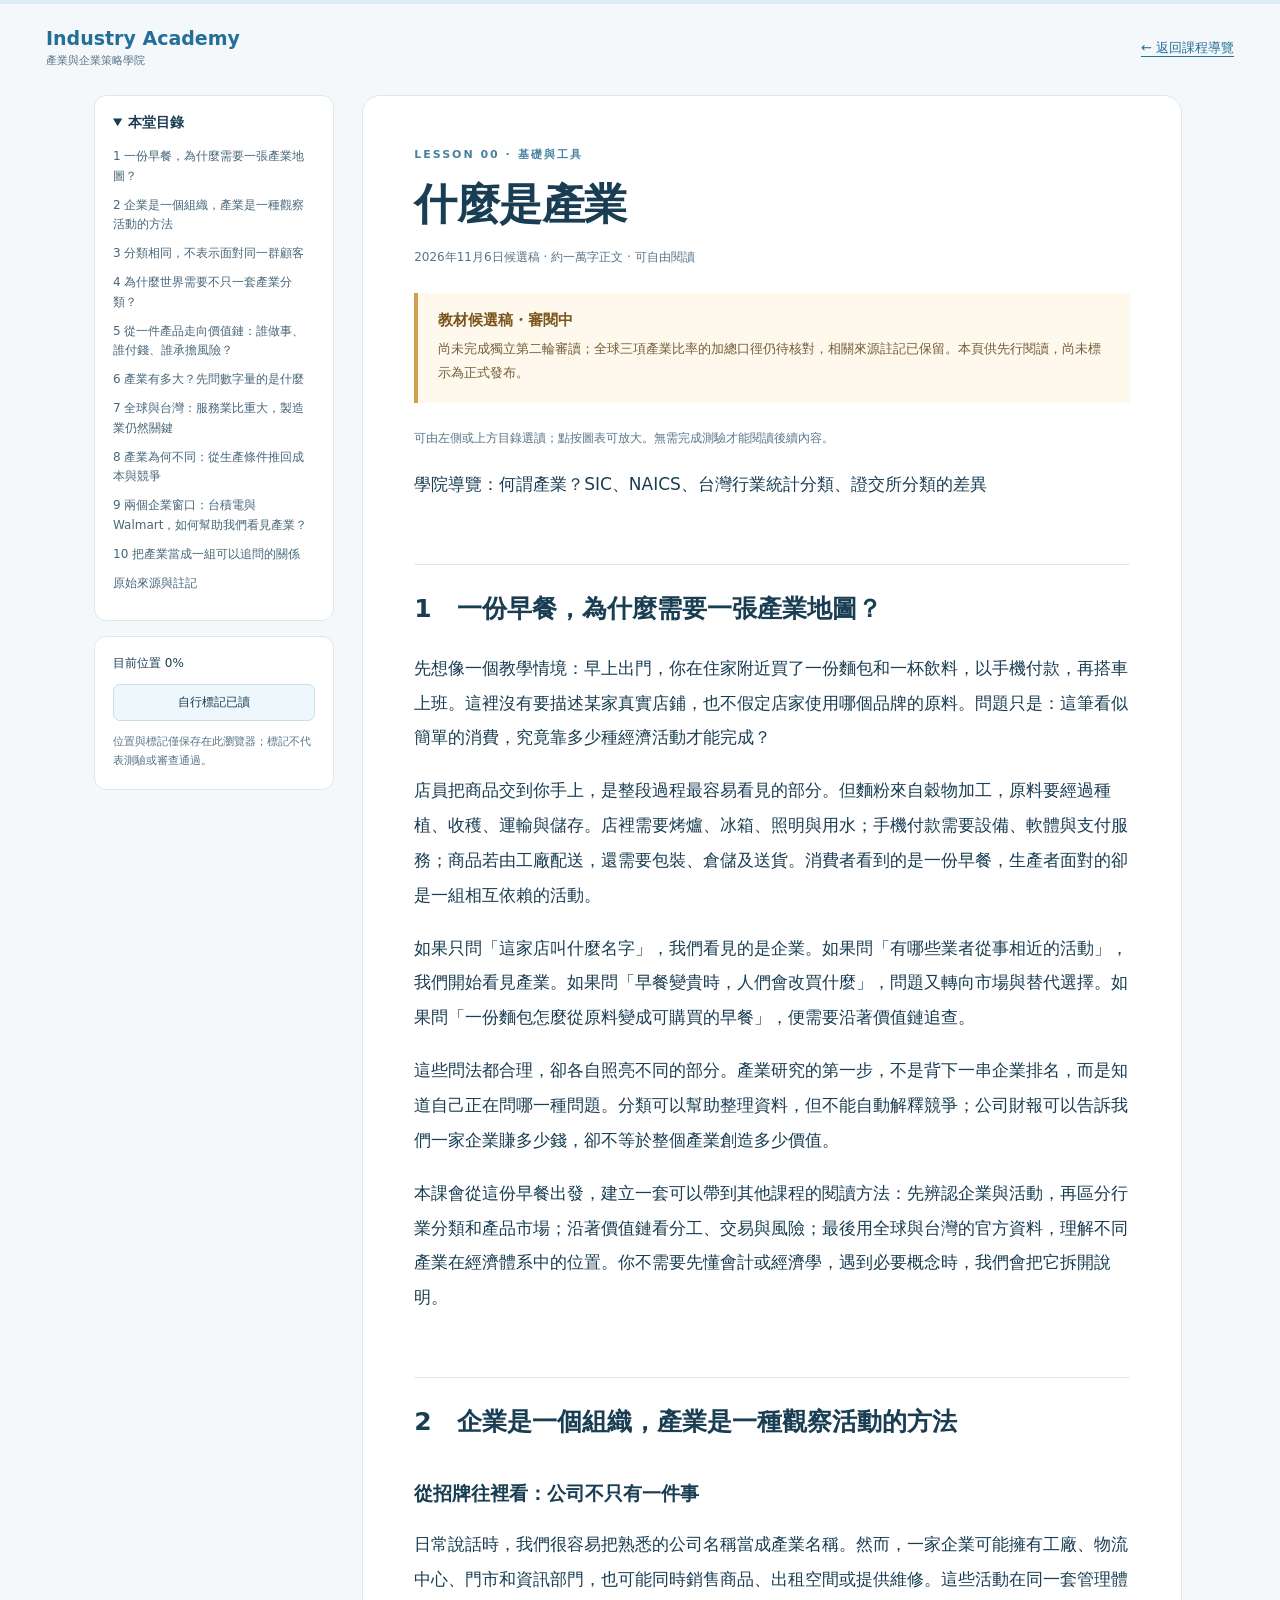
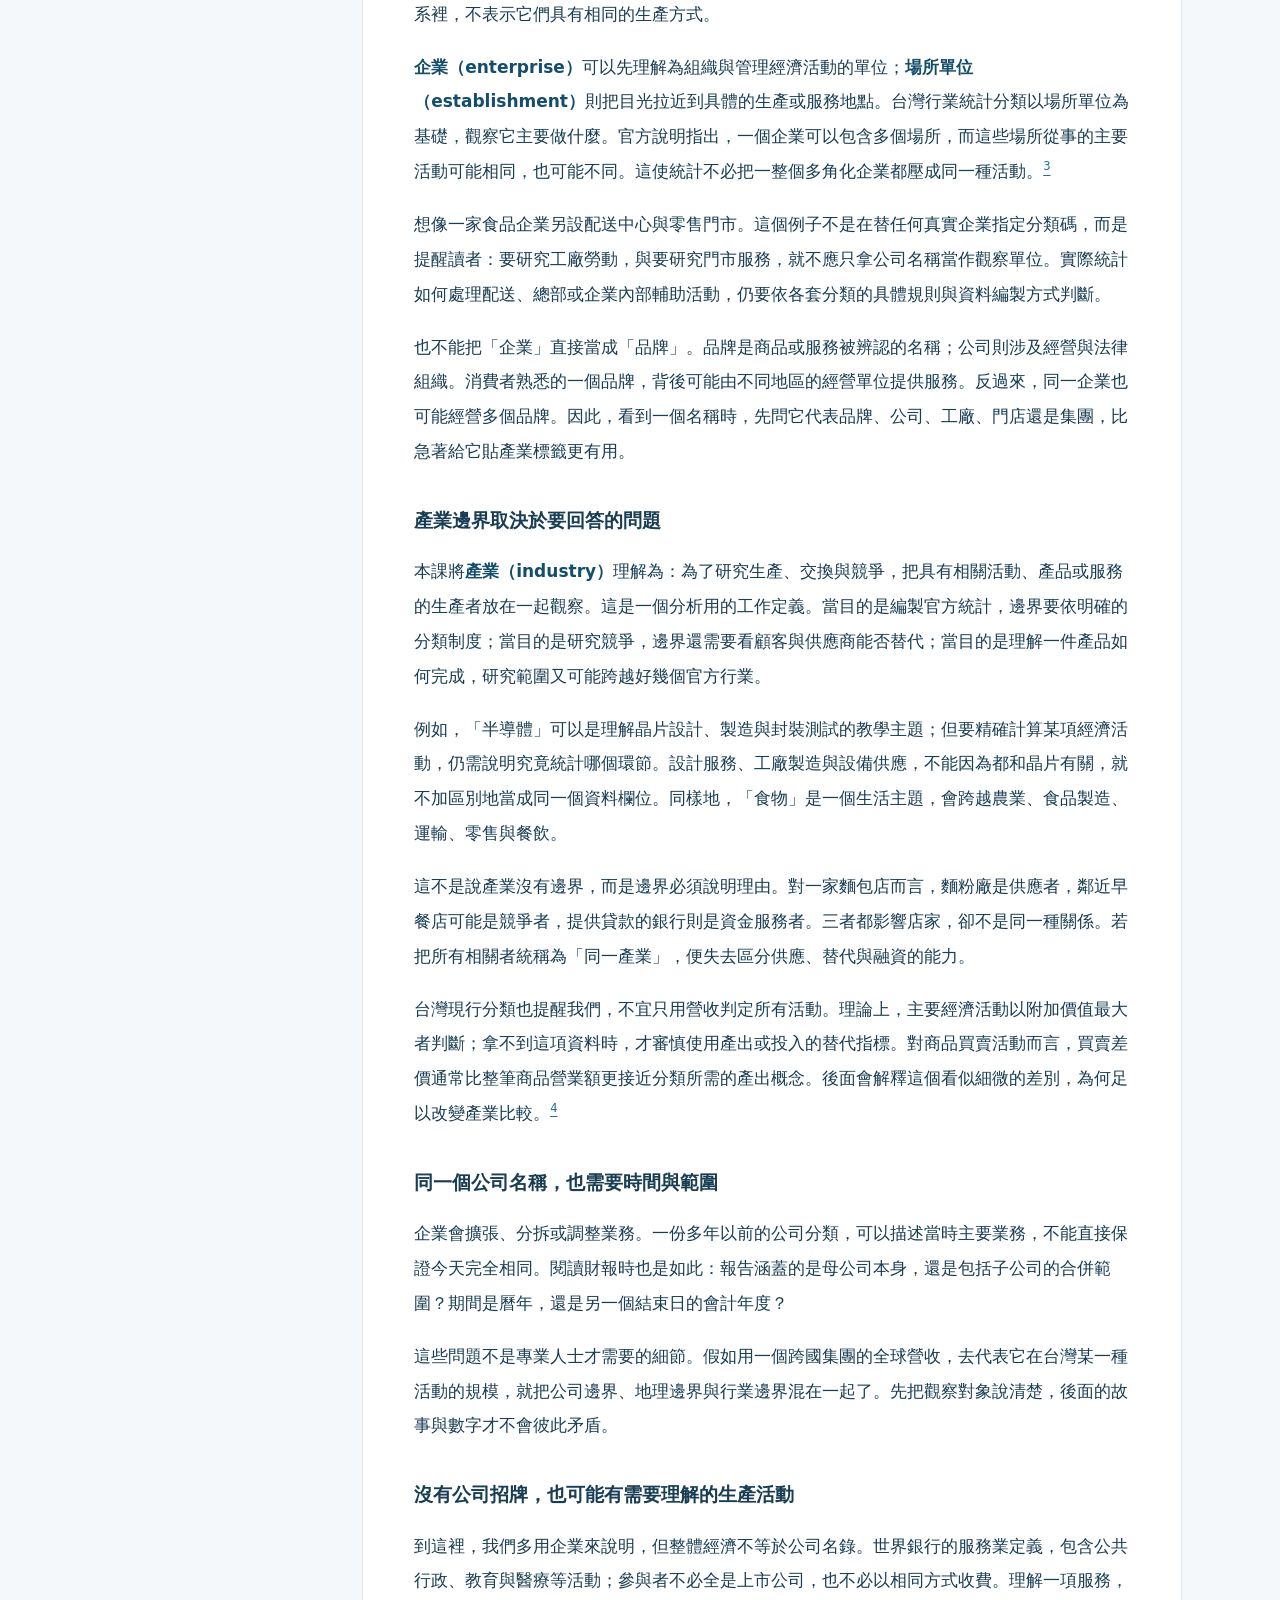
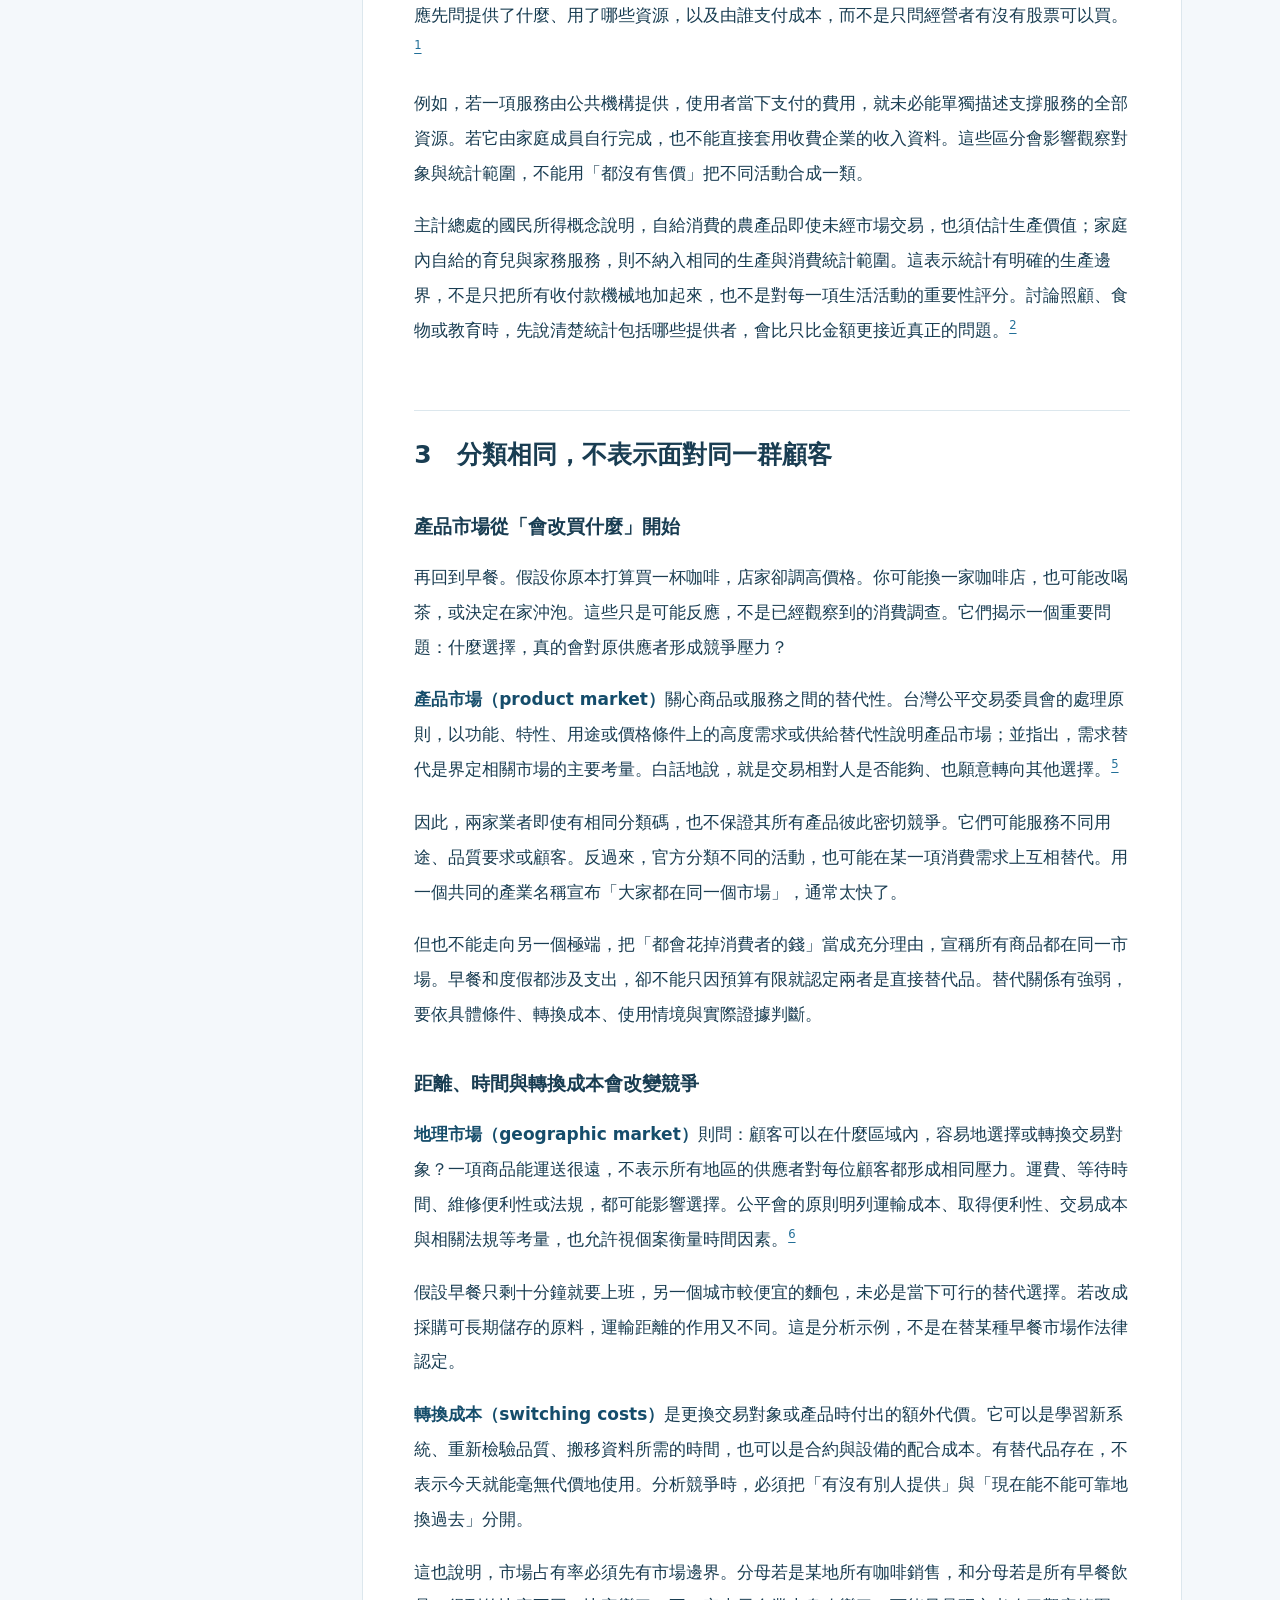
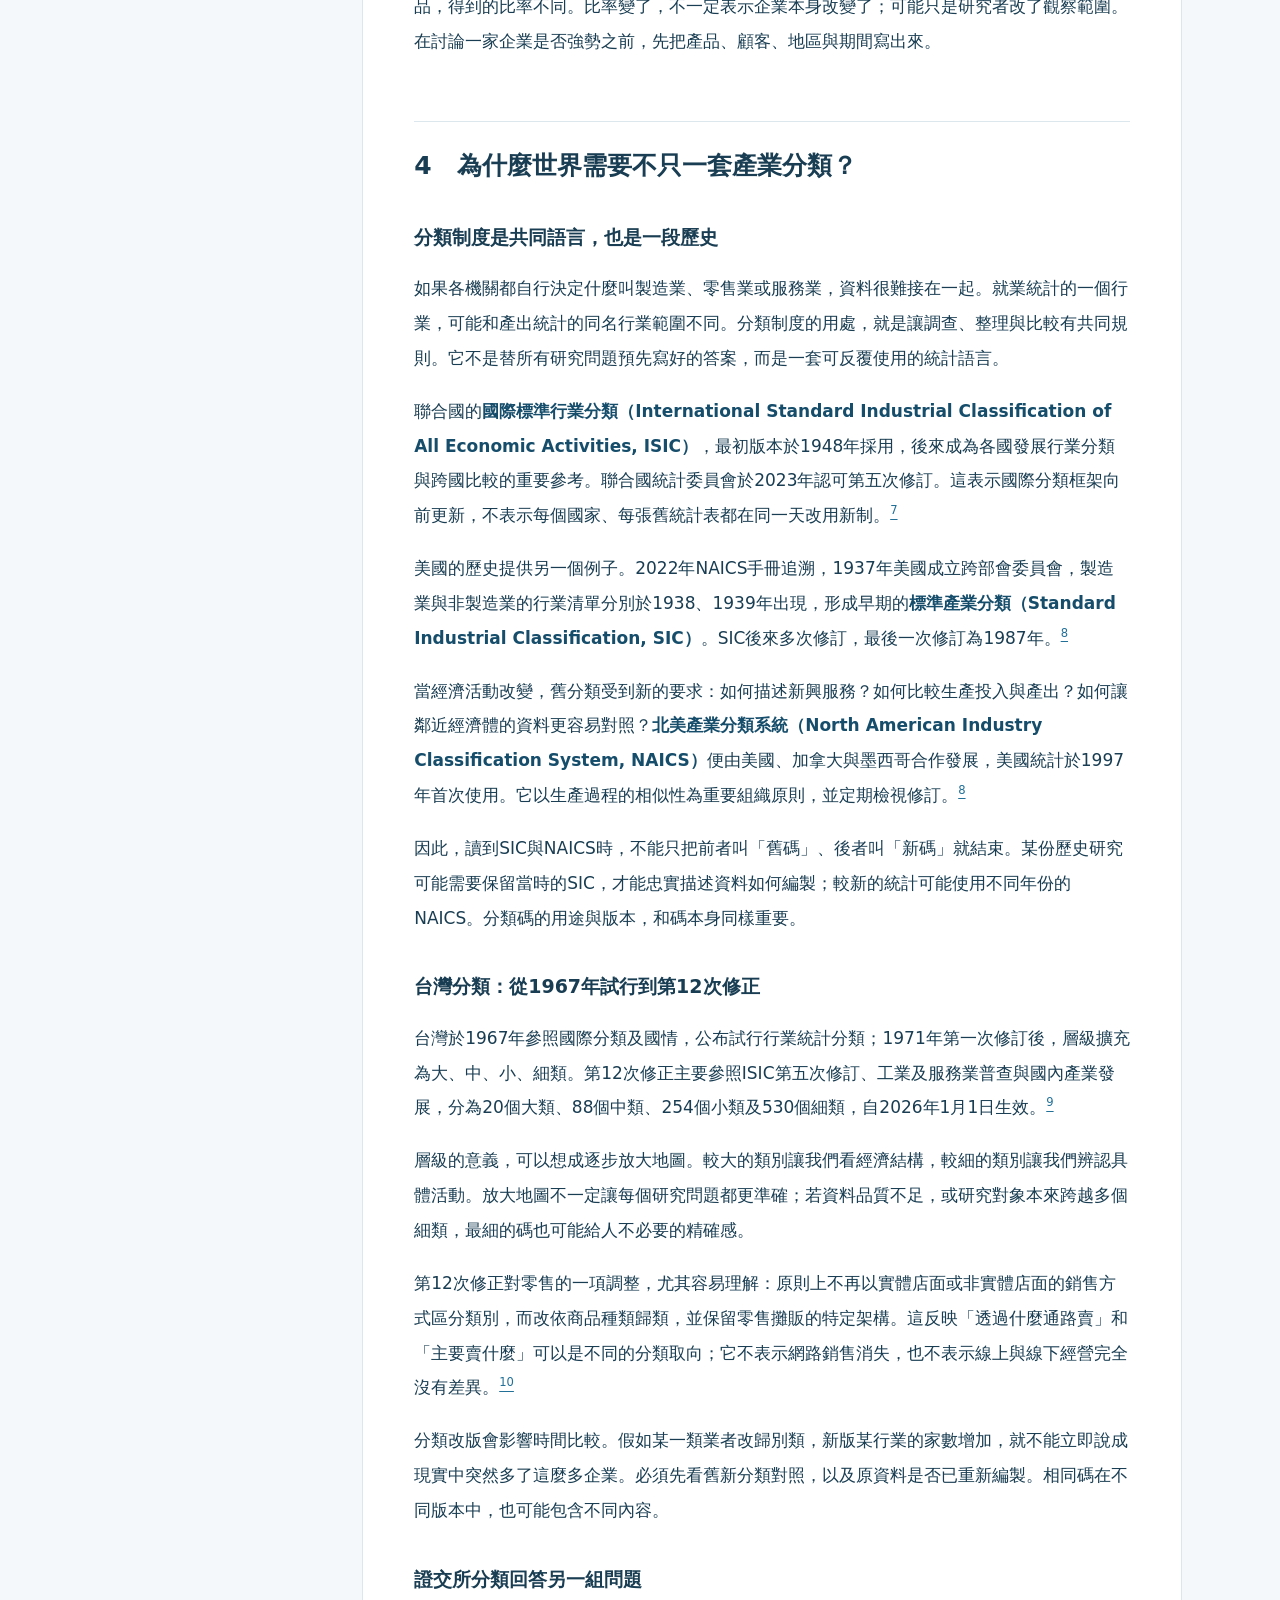
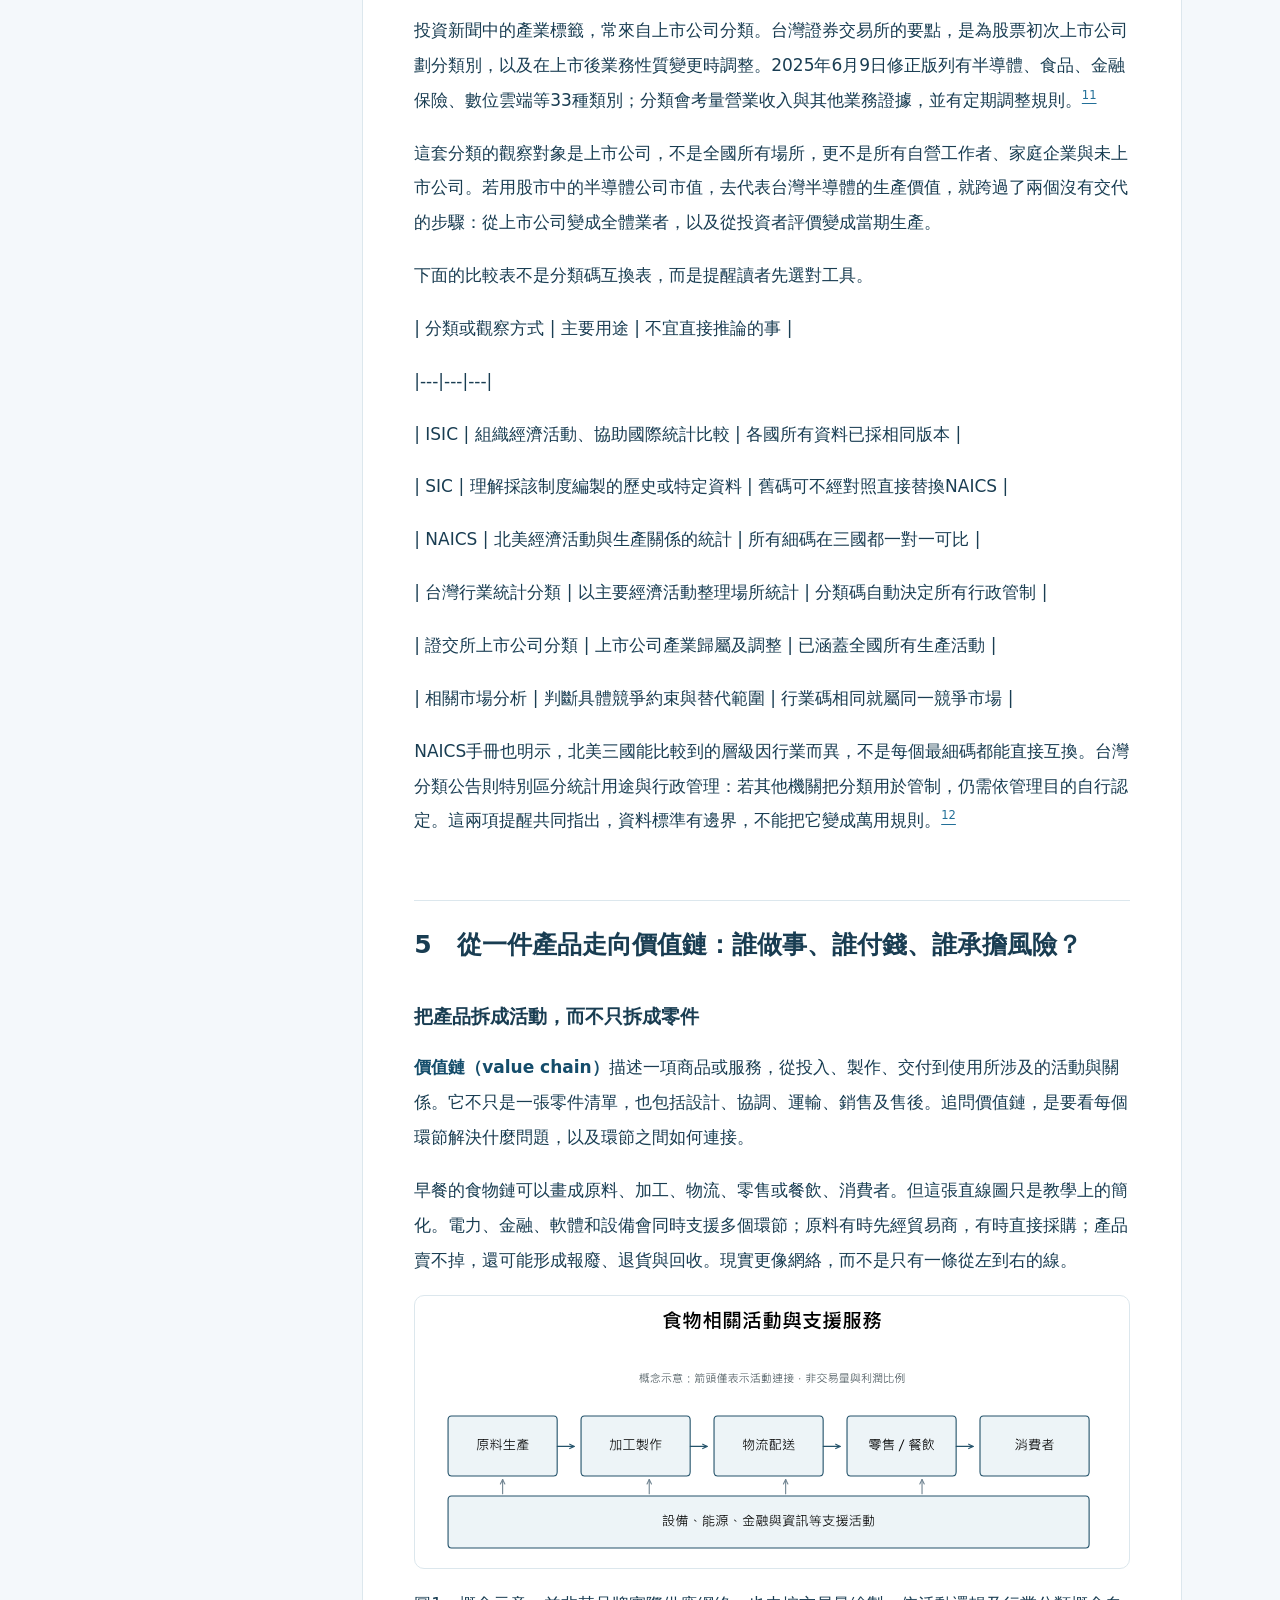
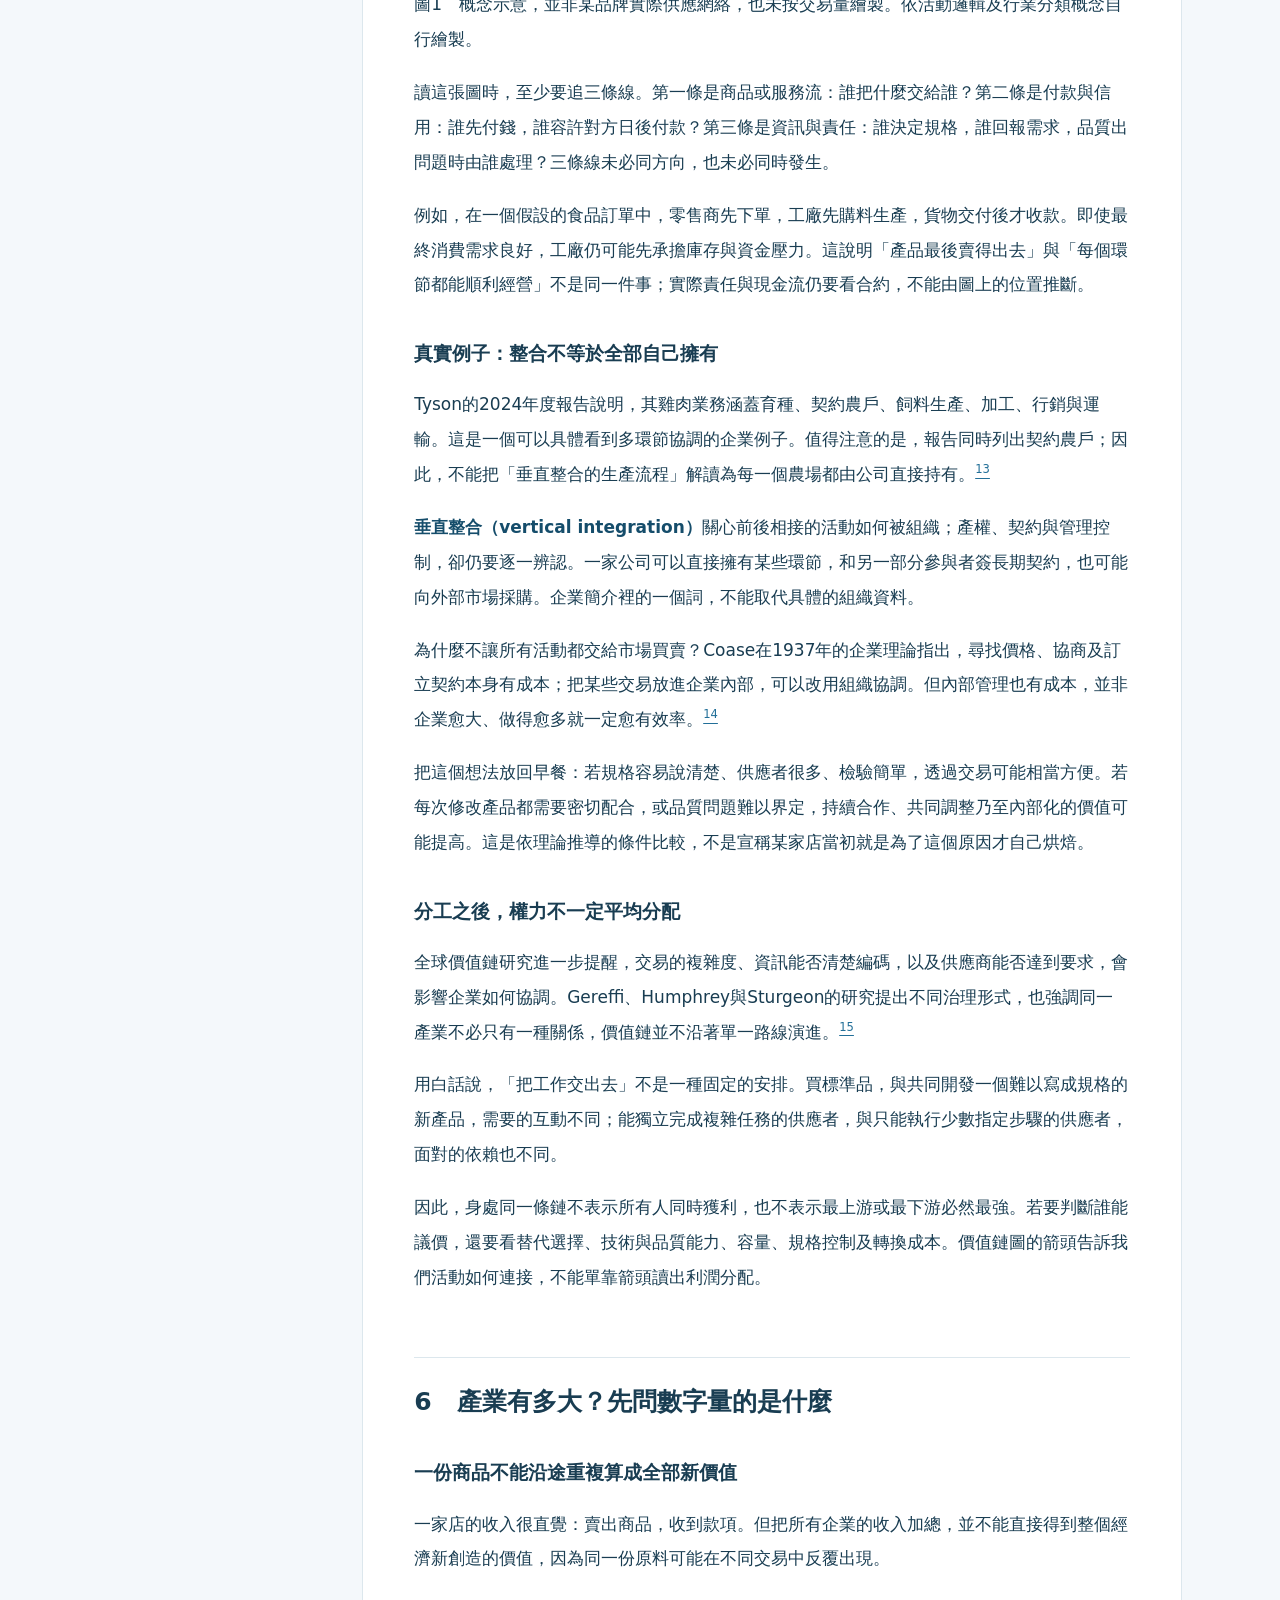
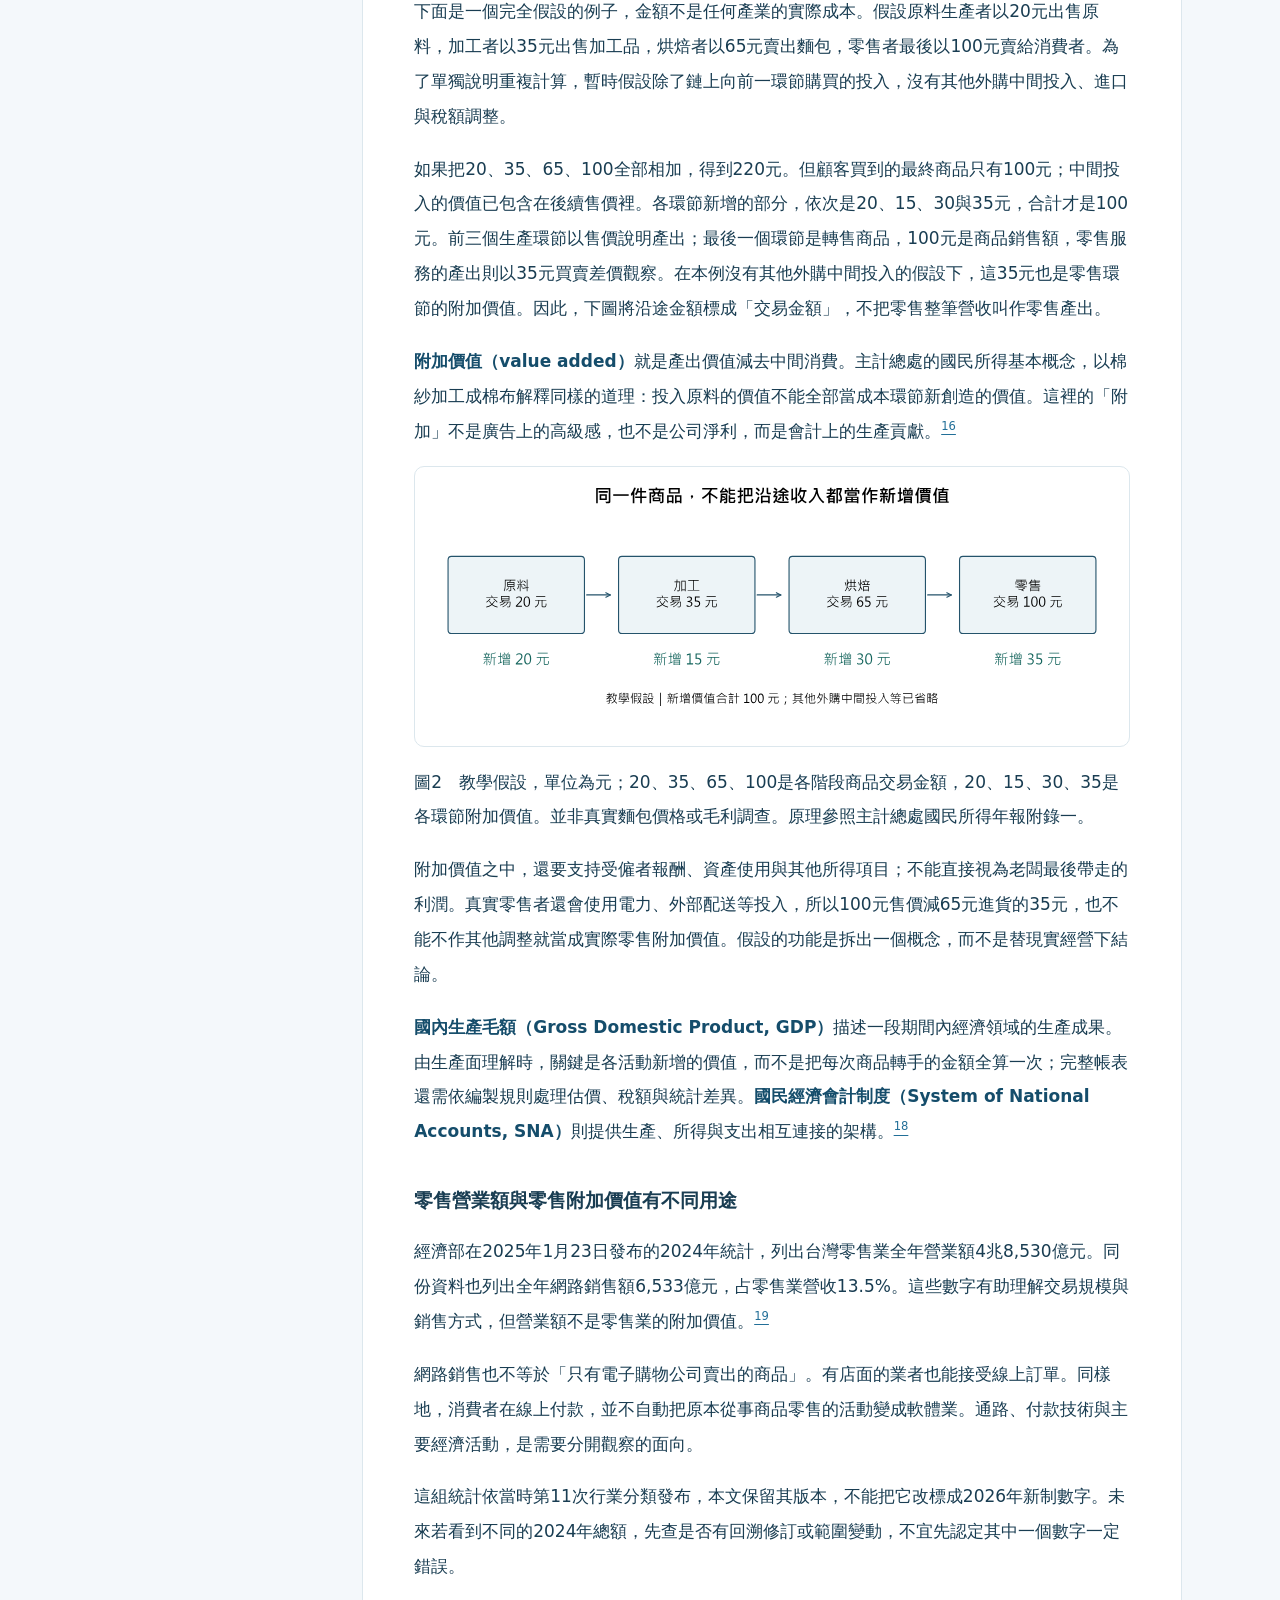
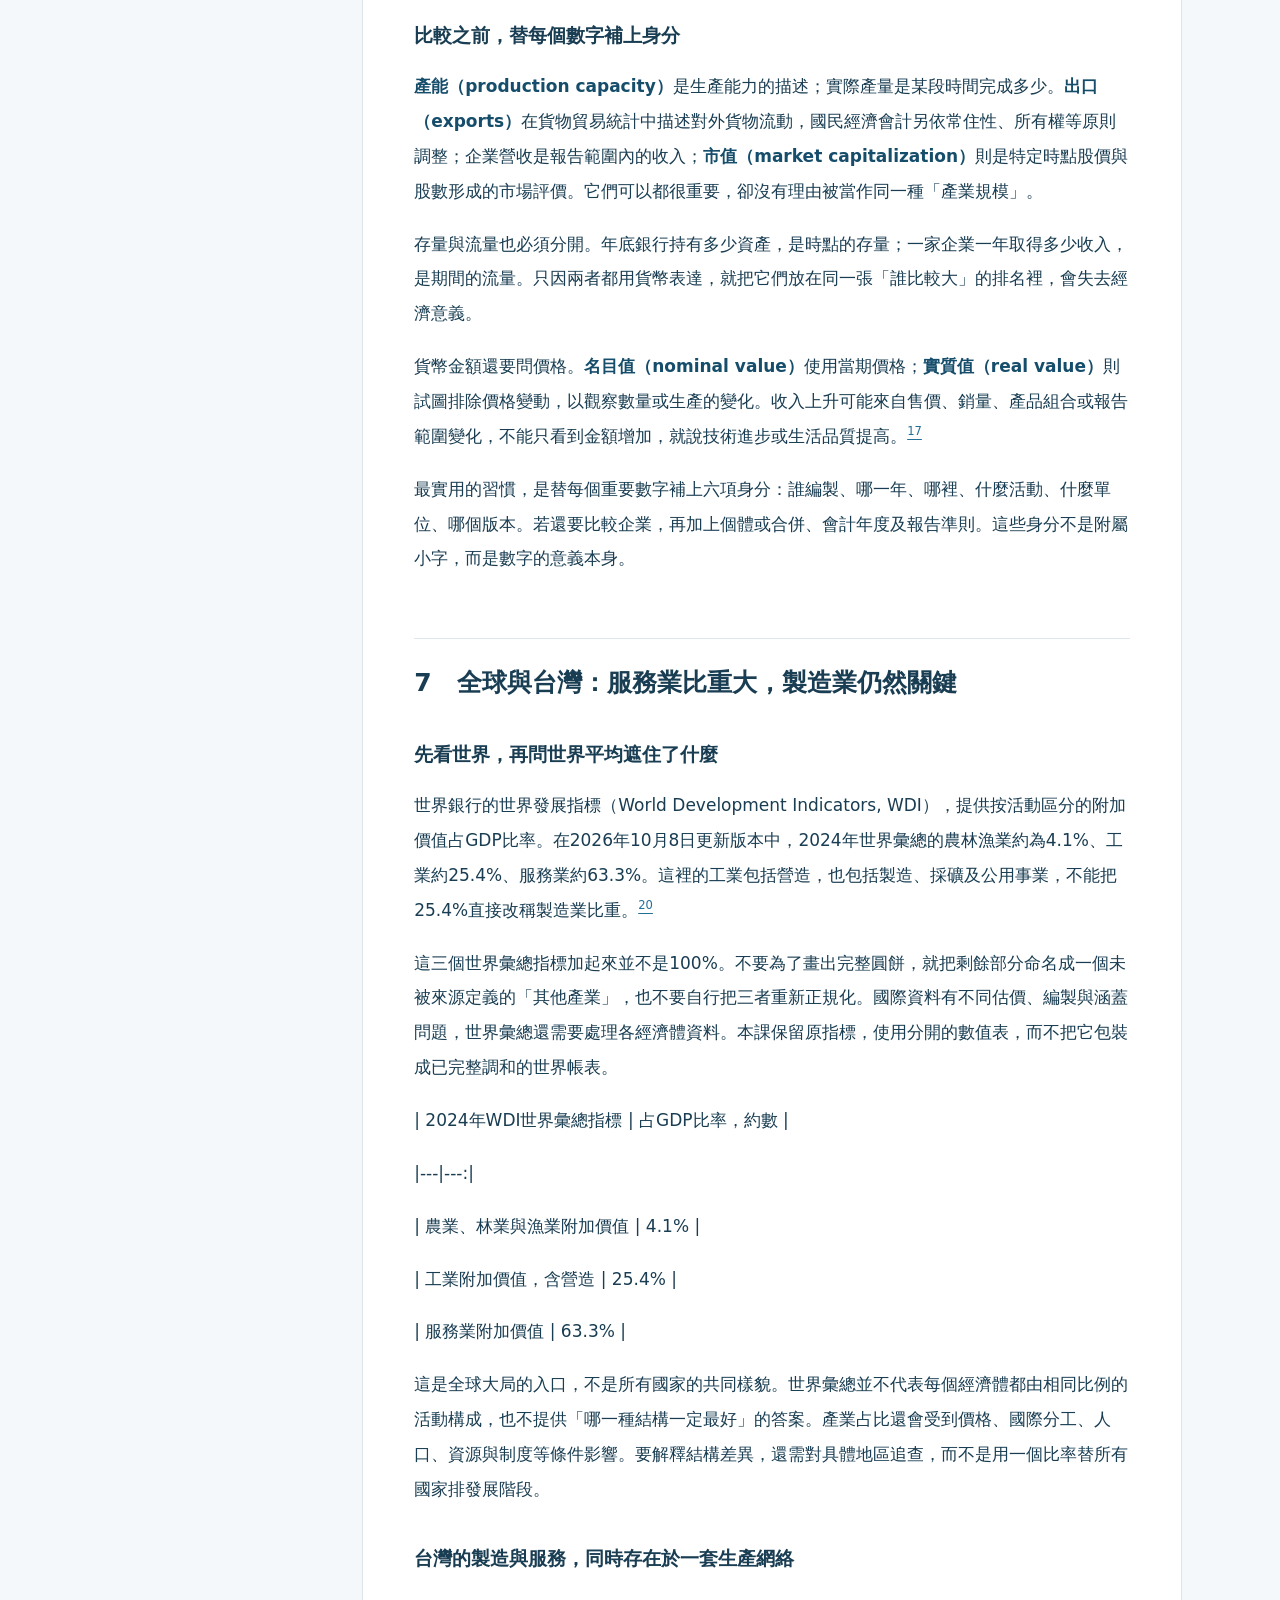
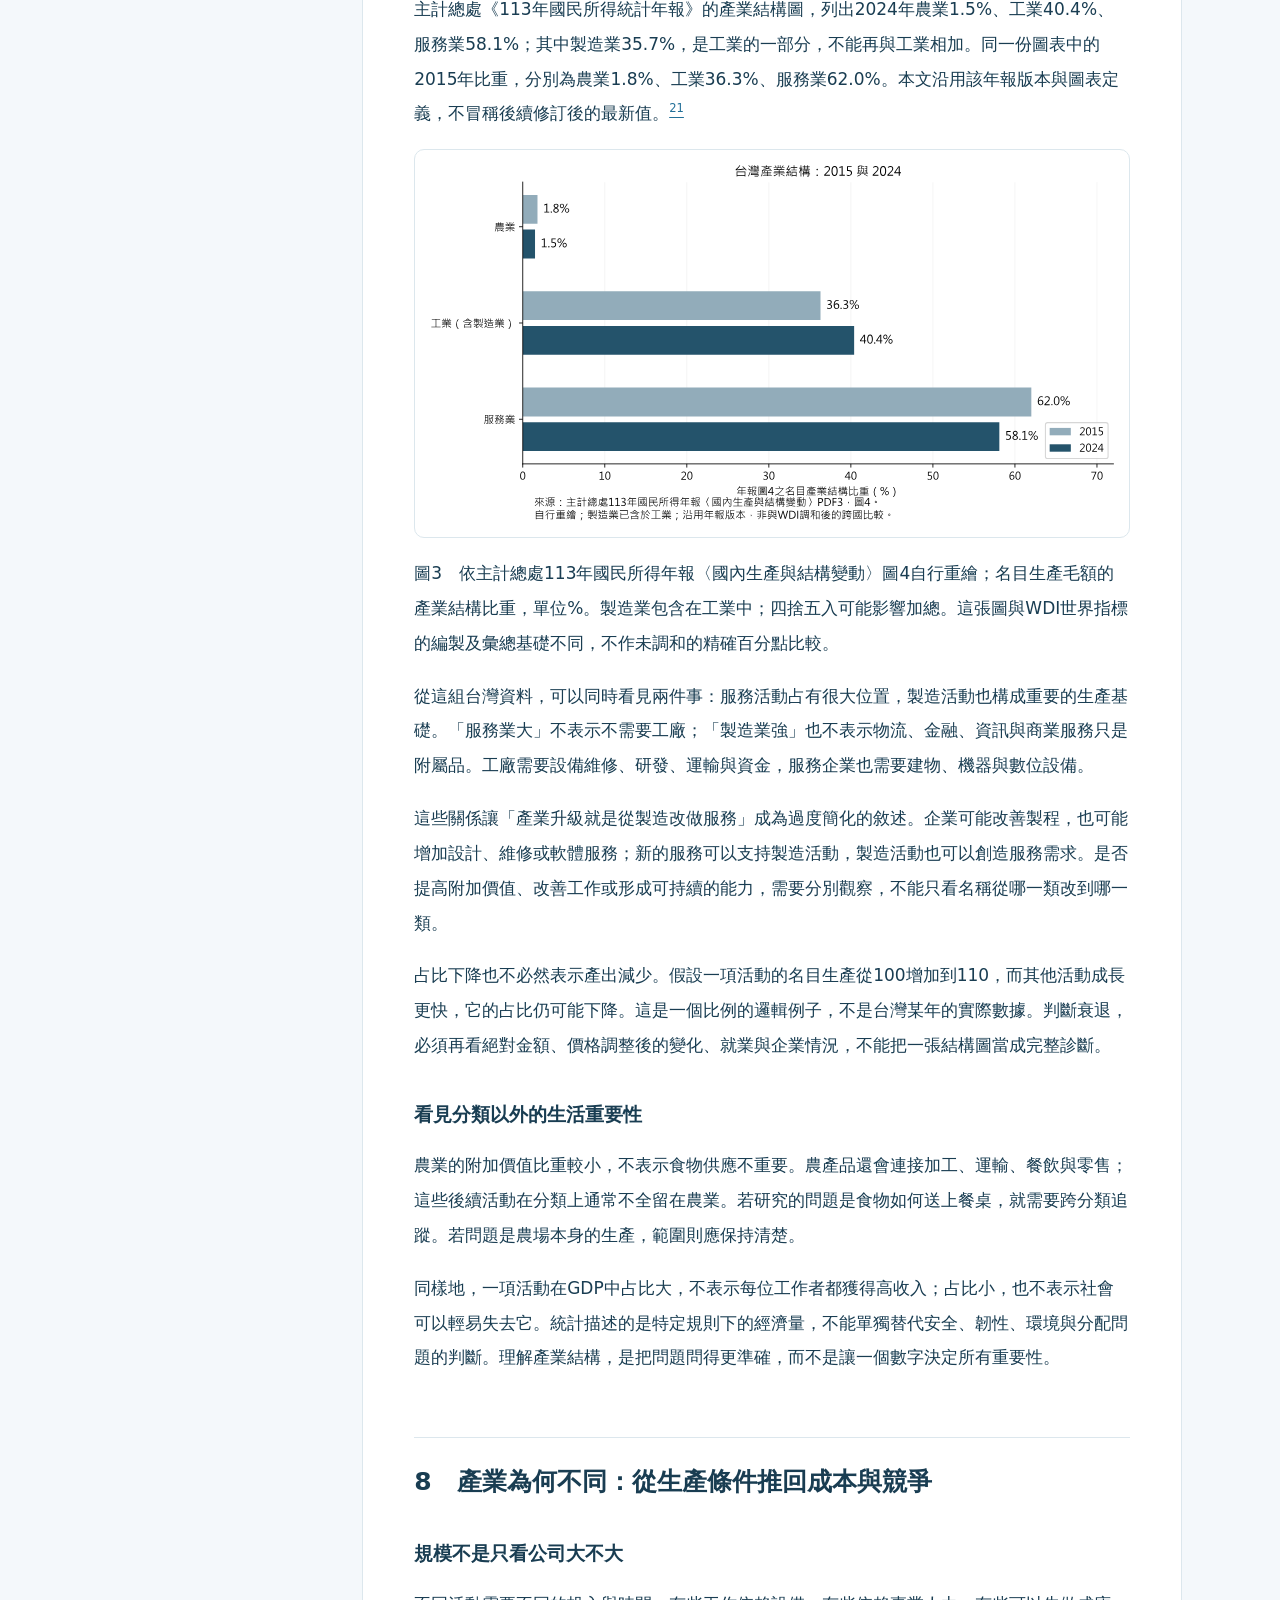
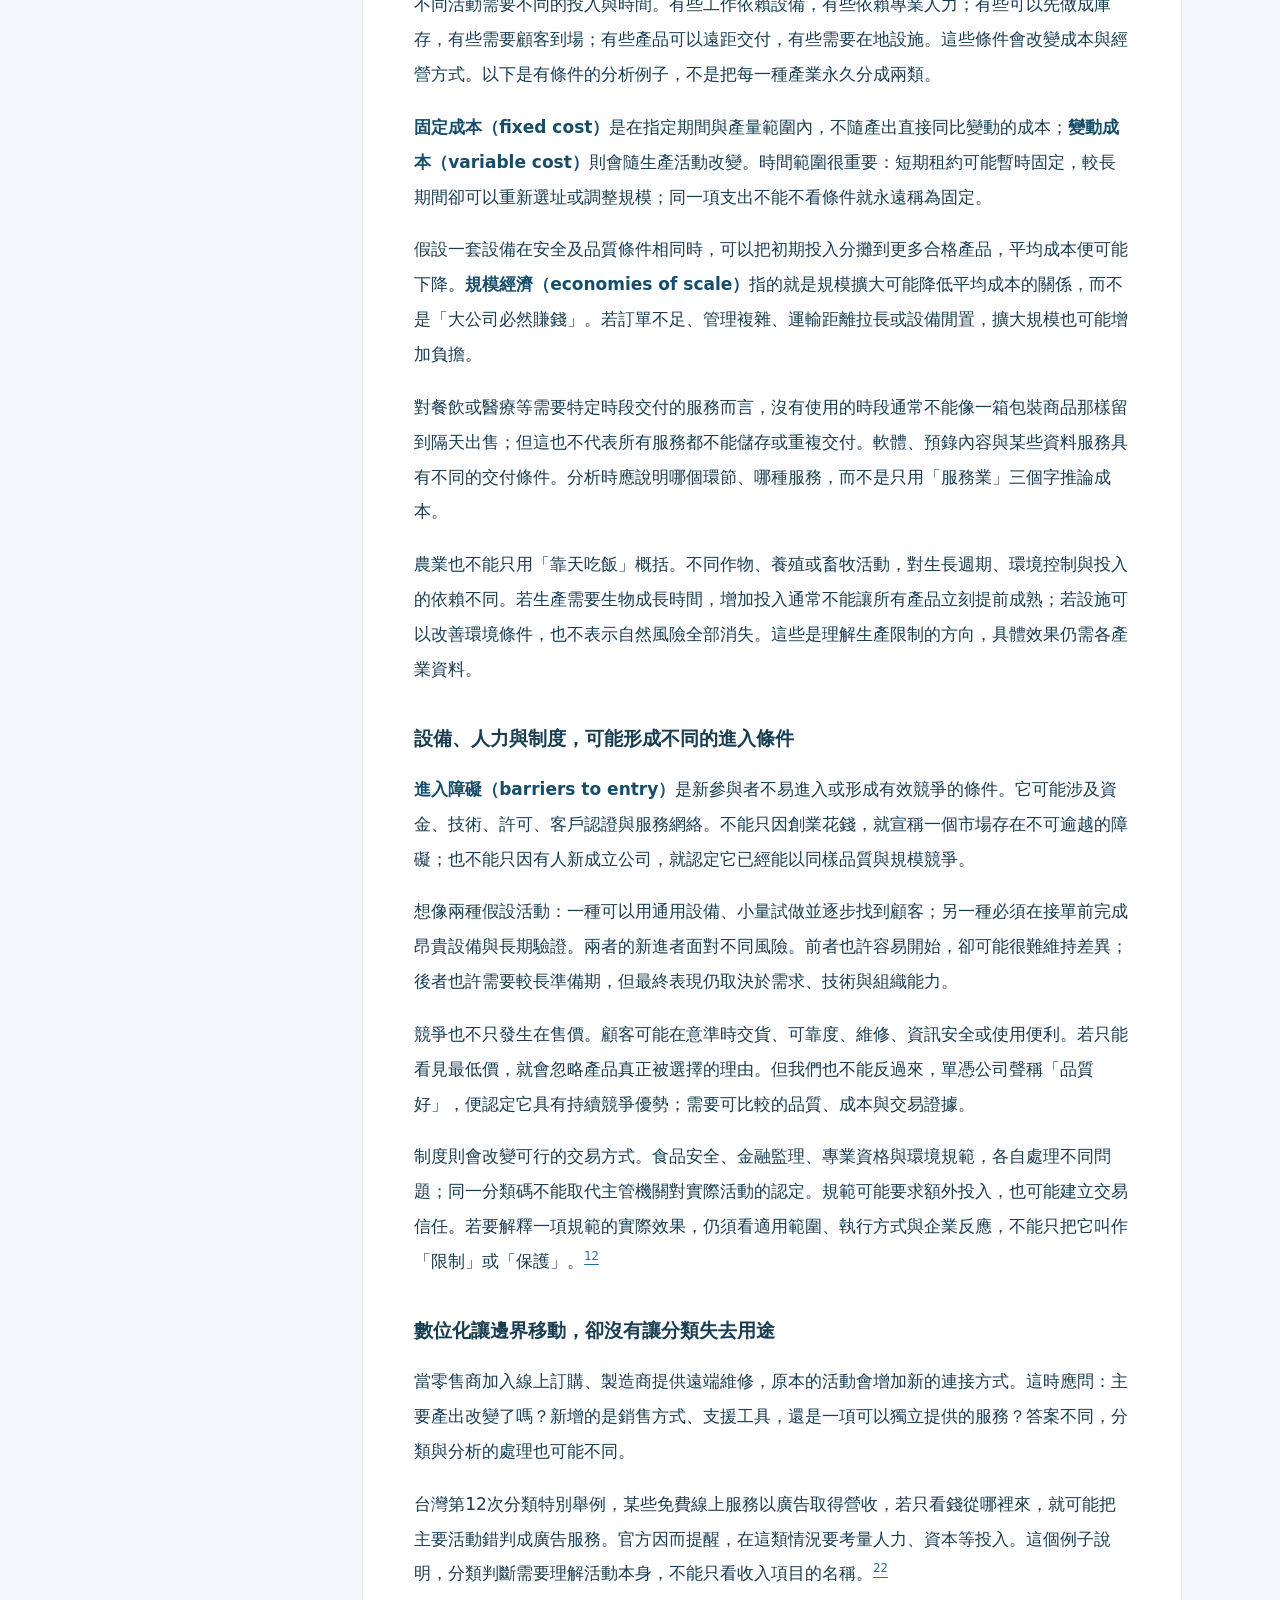
==== commit 0e84359c: "Publish Lesson 00 candidate reader with clear review status" ====
--- a/docs/lesson-00.html
+++ b/docs/lesson-00.html
@@ -1,107 +1,310 @@
-<!doctype html><html lang="zh-Hant"><head><meta charset="utf-8"><meta name="viewport" content="width=device-width,initial-scale=1"><title>第00堂｜何謂產業？ · Industry Academy</title><meta name="description" content="從咖啡與外送平台理解產業、企業、場所、產品市場、台灣行業分類、NAICS、SIC與證交所分類。"><style>
-:root{--blue:#267dad;--dark:#173c56;--muted:#698293;--line:#dbeaf3;--bg:#f5fafd;--pale:#e3f3fc}*{box-sizing:border-box}html{scroll-behavior:smooth}body{margin:0;background:var(--bg);color:var(--dark);font:16px/1.9 system-ui,"Noto Sans TC","Microsoft JhengHei",sans-serif}button,input{font:inherit}a{color:#176f9d}a:hover{text-decoration:underline}.shell{max-width:1200px;margin:auto;display:grid;grid-template-columns:230px minmax(0,1fr);gap:35px;padding:30px 26px}.side{position:sticky;top:22px;align-self:start;background:white;border:1px solid var(--line);border-radius:17px;padding:23px 18px;max-height:calc(100vh - 44px);overflow:auto}.brand{font-size:14px;letter-spacing:.3px;font-weight:800;color:var(--blue);text-decoration:none}.slabel{font-size:10px;letter-spacing:2px;color:#8ba5b5;font-weight:800;margin:24px 0 9px}.side a.anchor{display:block;font-size:12px;color:#55758a;text-decoration:none;padding:6px 7px;border-radius:8px}.side a.anchor:hover{background:var(--pale)}.main{min-width:0}.hero{background:linear-gradient(125deg,#d6edfb,#f4fbff);padding:43px;border-radius:23px;border:1px solid #cfe6f5}.tag{display:inline-block;font-size:11px;color:#247eae;font-weight:800;letter-spacing:1.5px}.hero h1{font-size:clamp(28px,4vw,45px);line-height:1.35;letter-spacing:-1px;margin:17px 0}.hero p{max-width:720px;color:#4c7088;margin:10px 0 20px}.hero small{color:#6b91a6}.jump{display:inline-flex;background:#1b719f;color:white;padding:10px 17px;border-radius:10px;text-decoration:none;font-size:13px;font-weight:700}.chips{display:flex;flex-wrap:wrap;gap:8px;margin-top:20px}.chip{border:1px solid #bfdeed;border-radius:30px;background:#f8fcff;padding:4px 12px;color:#377ba0;font-size:11px}.section{background:white;border:1px solid var(--line);border-radius:18px;padding:34px 37px;margin-top:22px;box-shadow:0 4px 18px #2a7aa208}.section h2{font-size:24px;margin:0 0 14px;line-height:1.4}.section h3{font-size:17px;margin:25px 0 6px}.section p{margin:11px 0}.section ul,.section ol{padding-left:23px}.section li{margin:8px 0}.cap{font-size:11px;letter-spacing:1.1px;color:var(--blue);font-weight:800}.example,.note{padding:17px 21px;border-radius:12px;margin:17px 0;background:#eef8fd;border-left:3px solid #6fb6db}.note{background:#f8fafc;border-left-color:#9db6c5}.tablewrap{overflow:auto;margin:20px 0}table{width:100%;border-collapse:collapse;font-size:13px;min-width:580px}th,td{border-bottom:1px solid #e1edf2;padding:11px 13px;text-align:left;vertical-align:top}th{background:#edf7fc;color:#24698e}td:first-child{font-weight:650}.grid{display:grid;grid-template-columns:repeat(2,minmax(0,1fr));gap:12px}.tile{padding:19px;background:#f5fbff;border:1px solid #e0eef7;border-radius:13px}.tile b{display:block;color:#217cac}.tile p{font-size:13px;margin:7px 0;color:#607f91}.flow{display:flex;align-items:center;flex-wrap:wrap;gap:8px;padding:15px 0}.flow span{font-size:12px;padding:10px 14px;background:#eff8fc;border:1px solid #dcecf4;border-radius:9px}.flow strong{color:#66a4c5}.figure{margin:20px 0;padding:21px;background:linear-gradient(140deg,#f2f9fd,#e6f4fc);border-radius:13px}.figure small{display:block;color:#7090a3}.formula{padding:15px 18px;background:#f2f8fb;border-radius:10px;font-weight:700;font-size:15px}.box{border:1px solid #d8e9f2;padding:18px;border-radius:13px;margin-top:14px;background:#fff}.field{margin:16px 0}.field label{display:flex;justify-content:space-between;font-size:13px;color:#4e7289;gap:12px}.field input[type=range]{width:100%;accent-color:#2888bb}.result{display:grid;grid-template-columns:repeat(3,1fr);gap:9px}.result>div{background:#edf8fe;border-radius:11px;padding:15px}.result b{display:block;font-size:21px;color:#1a739f}.result span{font-size:11px;color:#6a899e}.controls{display:flex;flex-wrap:wrap;gap:8px;margin:15px 0}.choice{border:1px solid #b7d9e9;color:#236d94;background:#f7fcff;padding:9px 13px;border-radius:9px;font-size:12px;cursor:pointer}.choice:hover,.choice.selected{background:#1d7aa8;color:white}.choice:disabled{opacity:.5;cursor:not-allowed}.status{padding:15px;background:#ecf7fc;border-radius:12px;margin-top:12px;font-size:13px}.quiz-item{border-bottom:1px solid #e2edf3;padding:20px 0}.quiz-item:last-child{border:0}.quiz-item p{font-weight:700;margin:0 0 9px}.quiz-item label{display:block;padding:5px 8px;font-size:13px;cursor:pointer}.quiz-item label:has(input:checked){background:#f0f9ff;border-radius:7px}.btn{display:inline-block;border:0;background:#1c7dad;color:#fff;padding:11px 20px;border-radius:10px;font-size:13px;font-weight:750;cursor:pointer}.btn.alt{color:#286f97;background:#e9f5fb}.feedback{margin-top:11px;padding:12px 15px;background:#f0f8fc;border-radius:9px;font-size:12px}.refs li{font-size:13px;line-height:1.75;overflow-wrap:anywhere}.foot{color:#87a0af;text-align:center;padding:24px 0 55px;font-size:11px}@media(max-width:850px){.shell{display:block;padding:13px}.side{position:static;max-height:none;margin-bottom:15px}.side .anchors{display:none}.hero{padding:29px 23px}.section{padding:24px 20px}.grid{grid-template-columns:1fr}}@media(max-width:510px){.result{grid-template-columns:1fr}.section h2{font-size:21px}table{font-size:12px}}
-</style></head><body><div class="shell"><aside class="side"><a class="brand" href="./index.html#home">◈ Industry Academy</a><div class="slabel">LESSON 00 / 基礎與工具</div><strong>何謂產業？</strong><p style="font-size:12px;color:#7493a4">產業分類、企業邊界與統計口徑</p><div class="anchors"><div class="slabel">COURSE CONTENTS</div><nav><a class="anchor" href="#s1">01 · 從便利商店開始</a><a class="anchor" href="#s2">02 · 企業與產業的差別</a><a class="anchor" href="#s3">03 · 分類為何會改變</a><a class="anchor" href="#s4">04 · SIC、NAICS 與台灣</a><a class="anchor" href="#s5">05 · 一杯咖啡的供應鏈</a><a class="anchor" href="#s6">06 · 上市與非上市產業</a><a class="anchor" href="#s7">07 · 分類與市場競爭</a><a class="anchor" href="#s8">08 · 真實企業故事</a><a class="anchor" href="#s9">09 · 新科技與產業邊界</a><a class="anchor" href="#s10">10 · 三回合管理模擬</a><a class="anchor" href="#s11">11 · 重點、名詞與來源</a></nav></div><div class="slabel">資料基準</div><p style="font-size:11px;color:#7a98a8">2026-11-06 課程更新<br>台灣第 12 次修正已核對</p></aside><main class="main"><header class="hero"><span class="tag">FOUNDATION · LESSON 00</span><h1>何謂產業？<br>從一杯咖啡到全球經濟分類</h1><p>當我們說「餐飲業」、「半導體業」或「AI 產業」，究竟在描述什麼？一家公司可能在多個產業活動，一項產品也可能牽涉十幾種不同的經濟活動。本堂建立後續 49 堂課共用的分析語言。</p><a class="jump" href="#s1">開始閱讀 ↓</a><div class="chips"><span class="chip">初學者友善</span><span class="chip">全球 → 台灣 → 企業</span><span class="chip">敘事型教學講義</span><span class="chip">成本直覺與決策練習</span></div><small>版本：2026-11-06 易讀敘事修訂稿｜編輯審查中。情境數字為教學假設。</small></header>
-<section class="section" id="s1"><div class="cap">01 / 從生活出發</div><h2>走進便利商店：一家店，為什麼牽涉這麼多產業？</h2>
-<p>想像某個星期一早上，你趕著搭車上班，走進附近的便利商店。你從架上拿了一個飯糰，又買了一杯現煮咖啡，最後用手機付款。整個過程可能不到三分鐘，看起來只是一筆很普通的消費。</p>
-<p>但是，如果有人問你：「這間便利商店屬於什麼產業？」答案似乎沒有想像中簡單。它賣食物，能不能算食品業？它煮咖啡，算不算餐飲業？它還提供寄取包裹、代收帳單、售票和電子支付服務，難道又同時是物流業、金融業和資訊服務業？</p>
-<p>在日常生活裡，我們用「產業」來說明一群做相似事情的公司，例如餐飲業、汽車業或半導體業。但當政府要統計一個國家有多少企業、雇用多少員工、創造多少收入時，就不能完全靠「感覺很像」來分類。政府需要有明確規則，才能讓不同地區、不同年份的資料相互比較。</p>
-<p>我們可以先用兩個角度思考便利商店。第一個角度是看<strong>這家店主要在做什麼</strong>：它通常是向供應商買進商品，再透過門市提供給消費者，因此零售活動很重要。第二個角度是看<strong>它到底在和誰搶顧客</strong>：買現煮咖啡的顧客，也許會把超商咖啡、手搖飲和連鎖咖啡店放在一起比較。兩個問題都合理，卻不必得到相同的分類答案。</p>
-<p>這個差異，就是第 00 堂最重要的概念。分類可以幫助我們整理世界，但分類不是世界本身。要研究一家公司的生意、某個產品的競爭，或整個台灣經濟的變化，必須先弄清楚自己正在研究哪一個問題。</p>
-<div class="example"><strong>本堂的學習目標：</strong>讀完後，你應能用自己的話說出產業與企業的差別，理解為什麼政府和證交所使用不同分類，並知道遇到跨產業公司時該如何選擇資料。</div></section>
-<section class="section" id="s2"><div class="cap">02 / 先問清楚研究對象</div><h2>「同一家公司」不一定只做一種生意</h2>
-<p>先想像一家企業集團。它旗下有農場、食品加工廠、物流公司和連鎖餐廳。當董事長對外說「我們是一家食品集團」時，這種說法很方便，也能讓大家迅速理解公司的大致業務。但是，如果我們要計算這個集團旗下各種工作的就業人數，或者研究國內運輸業的產出，把整個集團都當成食品製造業就不一定合適。</p>
-<p>原因在於<strong>公司和經濟活動不是同一種東西</strong>。一家公司可以同時做很多事情；但一個特定的工廠、門市或辦公場所，通常有比較明確的主要工作。政府統計分類常需要依照實際統計單位及其主要經濟活動來歸類。這個單位可以是<strong>場所或事業單位（Establishment）</strong>，也就是某個地點從事經濟活動的單位。不同統計制度對單位的具體定義仍可能不同。</p>
-<p>再看另一種問題。如果你想知道附近咖啡店是否會被超商咖啡搶走客人，你就不一定需要先知道兩家公司被統計單位分到哪個行業。你真正關心的是：消費者在想買咖啡時，會不會把這些商品視為可以替換的選擇？這是在研究<strong>產品市場（Product Market）</strong>。</p>
-<p>還有一種常見情況：你打開股市網站，看到「半導體業」「食品工業」「金融保險」等選項。這些選項是為了方便投資人查找上市公司，不是用來描述台灣每一間店、醫院和學校。沒有上市的企業和公共服務，同樣是經濟活動的一部分。</p>
-<div class="tablewrap"><table><thead><tr><th>要研究什麼？</th><th>主要研究對象</th><th>實際問題</th></tr></thead><tbody>
-<tr><td>一間工廠、門市主要做什麼</td><td>場所／事業單位</td><td>這個地點主要生產或提供哪種服務？</td></tr>
-<tr><td>一家企業集團做哪些業務</td><td>企業或集團</td><td>它同時經營哪些事業？財報如何呈現？</td></tr>
-<tr><td>哪些產品彼此競爭</td><td>產品市場</td><td>顧客會把哪些產品拿來替代？</td></tr>
-<tr><td>某家公司在股市被放在哪類</td><td>上市公司產業標籤</td><td>交易所為了股票資訊如何分類？</td></tr>
-</tbody></table></div>
-<p>現在回頭看便利商店就清楚多了。說它主要從事零售活動，不等於否認它賣咖啡；分析它和咖啡店的競爭，也不表示要把整個便利商店集團改成餐飲業。<strong>研究問題不同，應使用的分類也不同。</strong></p></section>
-<section class="section" id="s3"><div class="cap">03 / 分類為何需要更新</div><h2>為什麼政府不能永遠使用同一張產業清單？</h2>
-<p>假設你在三十年前負責編一本產業分類手冊。那時人們熟悉工廠、農場、商店、旅館和銀行，但還沒有今天這種規模的雲端服務、串流平台、手機應用程式和資料中心。如果你只沿用舊手冊，有些新工作可能很難被清楚描述。</p>
-<p>所以產業分類不是一次寫好就永遠不改的名冊。它會隨經濟活動和統計需求變化而修訂。修訂的好處是能更準確描述當代產業；麻煩則是，原本某種活動可能被放在一個類別，後來又被拆分、合併或重新定義。當分類改變時，統計數字出現的變化，不一定全部來自真實經濟活動增加或減少。</p>
-<p>這也是為什麼研究者總是要記錄<strong>資料年度</strong>與<strong>分類版本</strong>。想像同一間學校第一年把資訊相關科系全部算成一個學院，第二年則把其中部分科系移到另一個學院。單看兩年各學院學生人數，你可能會以為某學院突然萎縮，但有一部分其實只是統計範圍變了。</p>
-<p>台灣由行政院主計總處公布行業統計分類。第 11 次修正發布於 2021 年 1 月；第 12 次修正則於 2026 年 1 月公布，官方提供新舊版本對照表。本學院既有的 50 堂課涵蓋矩陣以第 11 次版本建立，因此仍可作為教學規劃的歷史基準；實際要查詢最新行業類別時，應先核對第 12 次與相關統計的採用版本。</p>
-<p>分類版本並沒有讓我們失去比較產業的能力，而是提醒我們比較前先確認規則是否改變。這個觀念在研究科技業、數位平台或快速發展的新服務時，尤其重要。</p><div class="example">例如你發現某個類別在 2026 年突然多了很多家企業，第一個問題不應只有「市場是不是突然爆發？」還應問：「今年分類名稱或涵蓋的活動有沒有改變？」</div></section>
-<section class="section" id="s4"><div class="cap">04 / 全球常見分類工具</div><h2>SIC、NAICS、台灣分類：三套工具不是三種產業</h2>
-<p>如果你第一次看到 SIC 或 NAICS 這兩串英文字，並不需要立即背起所有代碼。先把它們想成圖書館的編目方法：同一本書可能在不同圖書館被安排在稍微不同的架位；但書本的內容不會因為換了架位就改變。產業分類也是如此。</p>
-<h3>SIC：比較舊的美國分類系統</h3>
-<p><strong>標準產業分類（Standard Industrial Classification, SIC）</strong>是美國長期使用過的一套產業分類制度。1987 年版本把經濟活動整理成十個大的分部（division），從農林漁業、礦業、營造和製造業，一直到服務與公共行政。歷史研究、舊資料庫和部分公司研究仍會用到 SIC，因此它沒有完全失去價值。</p>
-<p>不過，使用舊分類研究今日軟體、平台或其他新興活動時，就可能碰到分類不夠精細的問題。這不是說舊資料不能用，而是需要更仔細地說明，某個代碼在不同年代代表什麼。</p>
-<h3>NAICS：以生產活動組織的北美分類</h3>
-<p><strong>北美產業分類系統（North American Industry Classification System, NAICS）</strong>用於美國、加拿大和墨西哥的產業統計對照。美國 2022 NAICS 有 20 個主要部門（sector），涵蓋農業、能源、製造、營造、零售、交通、金融、教育、醫療、娛樂等活動。</p>
-<p>NAICS 的代碼可以一層層往下看：大類使用比較短的代碼，細分類則使用較長的代碼。想像你先找到圖書館的「自然科學」區，再進到「物理」，最後找到「光學」。分類愈細，描述的經濟活動通常愈具體。以美國版本而言，從兩位數的 sector 往下，可以延伸到六位數的 national industry。</p>
-<p>有個容易搞錯的小地方：製造業在 NAICS 裡常寫成「31–33」，但這代表同一個製造業大部門所涵蓋的代碼範圍，不是三個獨立的主要部門。零售業的「44–45」等寫法也是類似情況。因此不能只靠看數字有幾組就去猜部門數量。</p>
-<h3>台灣：看我們自己的經濟活動</h3>
-<p>台灣的主計總處也有官方行業統計分類，讓政府能整理本地的生產、就業與其他統計。不同版本可能有不同的細類安排，所以本學院會把第 11 次版本的原始課綱映射，和撰寫當下最新的官方分類清楚區分。</p>
-<div class="tablewrap"><table><thead><tr><th>名稱</th><th>最容易理解的用途</th><th>使用時要小心的事</th></tr></thead><tbody><tr><td>SIC（1987）</td><td>閱讀美國歷史產業資料與部分舊研究</td><td>舊行業與今日新活動不一定直接對應</td></tr><tr><td>NAICS（2022）</td><td>閱讀美國與北美相關產業統計</td><td>同一活動跨年可能需要版本轉換</td></tr><tr><td>台灣行業統計分類</td><td>理解台灣各種經濟活動的官方統計</td><td>2021 第 11 次與 2026 第 12 次要分清楚</td></tr><tr><td>證交所上市公司類別</td><td>找上市公司與比較股票資訊</td><td>不代表台灣所有企業或全部經濟活動</td></tr></tbody></table></div>
-<p>三套制度的差異，不是誰比較高級，而是各自服務不同時代、國家與統計需求。真正需要跨國比較時，研究者會進一步使用官方對照表，檢查兩邊分類的涵蓋範圍。不能因為中文翻譯看起來相同，就假設統計口徑完全一致。</p></section>
-<section class="section" id="s5"><div class="cap">05 / 分類與真實的產業鏈</div><h2>一杯咖啡，如何穿過農業、製造、物流與零售？</h2>
-<p>現在把剛剛學到的分類重新放回咖啡。咖啡豆在農場種植、採收，經過加工和運輸，到烘豆廠烘焙，最後出現在咖啡店、超商或電商平台上。同樣一杯咖啡，背後不是只有「咖啡業」這一種工作。</p>
-<div class="flow"><span>咖啡農場</span><strong>→</strong><span>加工與烘焙</span><strong>→</strong><span>運輸與批發</span><strong>→</strong><span>門市或平台</span><strong>→</strong><span>消費者</span></div>
-<p>咖啡農場需要土地、勞動與氣候條件；烘豆廠需要設備、穩定品質與加工知識；物流公司關心運輸時間、倉儲和配送效率；門市則要考慮地點、顧客體驗、員工與租金。這些公司相互依賴，但面對的成本和競爭者不一定相同。</p>
-<p>這種從原料一路追到消費者的流程，叫做<strong>價值鏈（Value Chain）</strong>。它幫助我們理解產品是如何被做出來並送到使用者手上。價值鏈和產業分類是兩種可以一起使用的工具：前者追蹤各個活動如何連接；後者則幫我們把各種活動放入可統計的類別。</p>
-<p>如果一杯咖啡賣 100 元，並不代表每個經手者都有 100 元的收入，更不能把所有階段的營收全部加起來，當成這杯咖啡對 GDP 的貢獻。農場的產品可能成為加工廠的原料，加工廠的產品又變成店家的成本。重複把每一段交易額相加，會重複計算部分已包含的價值。</p>
-<p>第 01 堂會更詳細說明<strong>營業收入、成本、附加價值（Value Added）與國內生產毛額（GDP）</strong>的差別。這裡先記住：統計上說「產業有多大」時，必須先確認是在算生產、交易、銷售還是新增價值。</p>
-<div class="example">一個很實用的閱讀習慣：看到「咖啡產業市場規模」時，先問它是咖啡豆的交易額、烘焙產品的出廠金額，還是消費者在咖啡店花的錢。三種數字都可能合理，但回答的是不同問題。</div></section>
-<section class="section" id="s6"><div class="cap">06 / 在台灣如何使用分類</div><h2>為什麼股市的產業清單，不能當成台灣所有產業的清單？</h2>
-<p>如果你平常會看股票，可能熟悉「半導體」「航運」「金融保險」「食品」等名稱。臺灣證券交易所依自己的上市公司分類規定，列有 33 種產業類別。投資人想從股票市場找到相近類型的公司，這套分類很方便。</p>
-<p>但現在想想你住家附近有哪些工作：牙醫診所、補習班、理髮店、獨立餐館、社區清潔公司、市政府和公立學校。這些活動都在提供服務、雇用人員或使用資源，卻不是每個單位都會出現在上市公司名單裡。</p>
-<p>所以，如果一份報告只使用上市公司資料，就不能直接說它代表「台灣全部企業」。它可能對觀察大型上市公司很有幫助，但對小型商家、未上市企業、部分專業服務及公共部門的涵蓋並不完整。</p>
-<p>台灣主計總處的行業分類處理的是更廣的經濟活動。原第 11 次修正的 A–S 共 19 大類，包括農林漁牧、製造、營建、批發零售、住宿餐飲、資訊通訊、金融保險、教育、醫療、藝文以及其他服務。第 12 次修正已公布，閱讀新的統計資料時應以該資料實際採用版本為準，而不是把第 11 次的所有代碼當成永遠有效。</p>
-<h3>如果要分析台灣產業，第一步怎麼做？</h3>
-<p>假設你想研究台灣電動車。第一件事不是在產業分類表裡找一個名叫「電動車產業」的代碼，而是先問你的研究範圍：是汽車整車製造、電池材料、充電站、電力供應、汽車銷售，還是車用軟體？這些活動可能跨越好幾個官方分類。當你把研究範圍講清楚，才知道要到哪裡找生產、銷售、進出口或就業資料。</p>
-<p>再例如你想分析台灣的醫療。藥品和醫療器材的製造，與醫院診所提供醫療服務，雖然都和健康有關，卻不是同一種生產活動。前者要看研發、製造和法規審查，後者則會遇到醫療服務交付、專業人力和支付制度。把它們全混成「生技醫療」一個數字，很可能會遮住重要差異。</p>
-<p>因此，本學院的 50 堂課是為了<strong>教學上容易理解</strong>而設計的主題，不是政府 50 個正式統計行業。各堂之間可以交叉，因為真實世界的生意本來就彼此連接。</p></section>
-<section class="section" id="s7"><div class="cap">07 / 分類與競爭是兩回事</div><h2>為什麼兩家「不同產業」的公司，可能還是在搶同一批客人？</h2>
-<p>想像星期五下午，你想買一杯提神的飲料。選擇包括現煮咖啡、瓶裝茶、能量飲料和手搖飲。它們的生產方式與銷售場所不同，背後涉及的統計分類也未必相同。但站在消費者的角度，你可能只是要一個「提神、方便、不太貴」的選項。</p>
-<p>因此，當一家咖啡店漲價，你可能改買超商咖啡；當某種瓶裝茶大幅促銷，你也可能改變選擇。這種「顧客是否會因價格、品質或便利性改變而轉向另一個產品」的關係，就是研究市場競爭時非常重要的線索。</p>
-<p>反過來說，兩家公司被分在同一個統計行業，也不保證它們互相競爭。例如都屬於資訊相關服務的公司，一家可能專門替醫院寫系統，另一家只做線上遊戲。它們使用某些相似技術，但面對的顧客、需求和定價方式可能很不同。</p>
-<p>因此，產業經濟學和策略管理會進一步問：顧客的替代選擇多不多？新公司容易進來嗎？供應商能不能提高價格？企業能不能靠品牌、規模、技術或通路留住顧客？官方代碼可以幫我們開始找資料，但無法直接回答這些競爭問題。</p>
-<h3>那企業為什麼不把每件事都自己做？</h3>
-<p>延伸剛才的咖啡例子，連鎖咖啡品牌可以自己經營農場、買貨車、開烘豆廠，也可以向不同供應商採購。到底該自己做，還是交給別人？經濟學家 Coase（1937）提出的重要想法是：在市場上跟別人交易，除了商品本身的價格，還要花時間找供應商、談條件、監督品質和解決糾紛；但把工作放進公司內部，同樣會產生管理成本。</p>
-<p>所以，公司該做多大、該外包哪些工作，不是「越大越好」或「全部自己做最好」的簡單問題，而是要比較不同做法的成本與好處。Barney（1991）從企業資源的角度提醒我們：即使兩家公司在相同產業，也可能因為技術、品牌、知識和組織能力不同而做出不同的策略選擇。</p>
-<p>這些理論不是要大家在第一堂就熟背，而是讓讀者開始看到：<strong>分類告訴我們企業大致做什麼，競爭分析才進一步回答它怎麼生存、怎麼賺錢。</strong></p></section>
-<section class="section" id="s8"><div class="cap">08 / 用企業故事理解分類</div><h2>Intel、台積電和便利商店，教我們三種不同的觀察方法</h2>
-<p>首先看 Intel 與台積電。一般人很容易把它們都稱為半導體公司，這並不算錯。但當我們想更深入比較兩家企業，就要問它們在哪些業務重疊，又有哪些活動不同。</p>
-<p>Intel 長期參與晶片設計與製造等活動。台積電則以替客戶製造晶片的晶圓代工業務聞名。兩者都和半導體有關，但我們若要研究「誰是晶圓代工市場的競爭者」，就不能不加區分地把所有半導體公司的整體營收拿來相加。需要先看哪些收入確實對應所研究的市場。</p>
-<p>同樣地，台灣證交所的「半導體業」是一個上市公司分類標籤，不會自動替研究者區分晶片設計、晶圓代工、封裝測試和設備材料之間的不同商業模式。若想理解這些差別，可以在第 18 與第 19 堂再深入研究。</p>
-<p>再看便利商店。一家連鎖超商的門市可能主要從事零售，但它賣出的現煮咖啡會和其他飲料選項競爭；它經營的物流或支付服務，又涉及其他產業活動。這時我們不用急著替整家公司找一個能描述所有事的標籤，而是把問題拆開：「我要研究門市活動，還是咖啡市場？我要研究集團的財報，還是物流供應鏈？」</p>
-<p>這三個案例讓我們看見同一個原則：企業很真實、產品也很真實，但研究者畫出的產業邊界是為了回答某個問題。好的產業分析，必須先把這條邊界說明白。</p></section>
-<section class="section" id="s9"><div class="cap">09 / 產業變化時怎麼辦</div><h2>當 AI、電商和電動車出現，舊分類還有用嗎？</h2>
-<p>現代企業常同時使用軟體、資料、設備與實體通路。譬如我們說「AI 產業」，可能是在談晶片、資料中心、模型研發、企業軟體或 AI 顧問服務。這些工作互相依賴，但它們不一定被放在同一個官方統計行業。</p>
-<p>如果我們為了方便，把所有與 AI 有關的公司全加在一起，很容易重複計算：某公司買了晶片建資料中心，另一家公司付費使用算力，再提供 AI 服務給企業，每一筆交易都可能出現在不同公司的營收裡。單純把這些收入相加，不代表得到一個沒有重複的「AI 產業 GDP」。</p>
-<p>但如果完全不使用「AI 產業」這樣的跨領域名稱，也很難討論一項新技術如何改變整條供應鏈。因此比較好的方法是<strong>同時保留兩張地圖</strong>：一張用官方分類整理可比較的統計活動，另一張依產品、市場和技術關係，把不同活動連起來。</p>
-<p>這種做法也適用於電動車、綠色能源、數位支付和電商。每當看到熱門的新產業名稱，先問「這是在說一種產品、一項技術，還是一整組經濟活動？」常常就能避免很多誤判。</p>
-<div class="example"><strong>一個重要提醒：</strong>官方分類的變動並不自動等於產業盛衰。要判斷市場真的成長或萎縮，還需要比較同口徑資料，搭配企業活動、需求和技術變化。</div></section>
-<section class="section" id="s10"><div class="cap">10 / INTERACTIVE DECISION LAB</div><h2>管理者模擬：要不要把配送變成自有部門？</h2><p>你經營一家虛構的連鎖咖啡企業，正在考慮自建配送團隊，或使用外部物流廠商。你可以先調整成本直覺，再完成連續三回合的決策。所有金額均為<b>教學示意</b>、單位新台幣／月，不代表任何真實企業。</p><div class="box"><h3>成本直覺計算器</h3><div class="field"><label for="order">每月配送訂單 <b id="order-v">2,000</b></label><input id="order" type="range" min="500" max="5000" step="100" value="2000"></div><div class="field"><label for="external">外包每單成本 <b id="external-v">70</b></label><input id="external" type="range" min="40" max="110" step="5" value="70"></div><div class="field"><label for="fixed">自建固定成本（每月） <b id="fixed-v">90,000</b></label><input id="fixed" type="range" min="30000" max="160000" step="5000" value="90000"></div><div class="field"><label for="internal">自建每單變動成本 <b id="internal-v">30</b></label><input id="internal" type="range" min="15" max="65" step="5" value="30"></div><div class="result"><div><span>外包月成本</span><b id="cost-out">140,000</b></div><div><span>自建月成本</span><b id="cost-in">150,000</b></div><div><span>成本較低的方案</span><b id="cost-winner">外包</b></div></div><p class="formula">外包 = 訂單 × 外包單價；自建 = 固定成本 + 訂單 × 內部單價。<br>若外包單價高於內部單價，損益兩平訂單量 = 固定成本 ÷（外包單價 − 內部單價）。</p><small id="break-even">計算中</small></div><div class="box"><h3>三回合連續策略決策</h3><p id="scenario">第 1 回合：以基準需求進行選擇。你要先簽一年外包合約，還是投資自建配送？</p><div id="decision-buttons" class="controls"><button class="choice" data-opt="outsource">外包配送</button><button class="choice" data-opt="internal">自建配送</button></div><div class="status" id="decision-status" aria-live="polite">尚未作決策。你的第一回合選擇會影響後續轉換成本與風險。</div><button id="restart" class="btn alt" type="button">重新進行模擬</button><div class="note">模擬比較的是固定成本、變動成本、轉換成本和風險衝擊。它不能證明特定公司的真實垂直整合決策，仍須考慮服務品質、資產專屬性與交易治理。</div></div></section>
-<section class="section" id="s11"><div class="cap">11 / 收束與延伸</div><h2>讀完這堂課，你最需要記住什麼？</h2>
-<p>回到開頭那間便利商店。現在你應該能回答：它賣咖啡不代表整間店只能被稱為餐飲業；它的咖啡會跟其他品牌競爭，也不表示政府必須把所有賣咖啡的單位放在同一個統計類別。更重要的是，一家公司在股市被放在哪一類，與它真正經營的每一種業務，也不是完全相同的問題。</p>
-<p>從這個例子延伸，SIC、NAICS 和台灣行業統計分類都是幫助我們整理經濟活動的工具。它們各有歷史和用途，使用時需要確認版本、統計單位及所涵蓋的活動。證交所的產業類別則主要協助整理上市公司，不能拿來代表整個台灣經濟。</p>
-<p>最重要的能力並不是背出每個代碼，而是先把自己的問題說清楚：<strong>我要研究的是誰？他在做什麼？與誰競爭？我要拿哪一種數據來回答？</strong>只要先把這四件事釐清，後續閱讀產業報告時就比較不容易把不同數字與概念混在一起。</p>
-<h3>讀者可以思考的五個問題</h3><ol>
-<li>超商賣咖啡，為什麼不一定要把整間超商歸為咖啡店？</li>
-<li>一家食品集團同時有牧場、加工廠與餐廳，應該怎麼分析旗下不同工作？</li>
-<li>為什麼同一個產品市場可能出現不同官方行業的競爭者？</li>
-<li>如果台灣某產業在分類修正後突然成長，應該先檢查哪些事情？</li>
-<li>為什麼上市公司資料不能代表台灣全部經濟活動？</li></ol>
-<h3>重要名詞</h3><p><strong>產業分類（Industry Classification）</strong>：依一定規則，把經濟活動整理成可統計的類別。<strong>場所或事業單位（Establishment）</strong>：在特定地點從事經濟活動的統計單位。<strong>企業（Firm / Enterprise）</strong>：從事經營活動的組織，可同時涉足多種產業。<strong>產品市場（Product Market）</strong>：從產品與消費者替代關係理解競爭範圍。</p>
-<p><strong>SIC</strong>：美國傳統的標準產業分類。<strong>NAICS</strong>：北美產業分類系統。<strong>價值鏈（Value Chain）</strong>：商品或服務從投入、製作到送達消費者的一系列活動。<strong>附加價值（Value Added）</strong>：生產活動扣除中間投入後新增的價值。</p>
-<h3>官方分類與學術來源</h3><ol class="refs">
-<li>行政院主計總處（2026），<a href="https://www.stat.gov.tw/News_Content.aspx?n=3144&amp;s=235560" target="_blank" rel="noopener">行業統計分類第 12 次修正（115 年 1 月）及新舊對照表</a>。</li>
-<li>U.S. Census Bureau，<a href="https://www.census.gov/naics/" target="_blank" rel="noopener">North American Industry Classification System（2022 NAICS）</a>。</li>
-<li>U.S. OSHA，<a href="https://www.osha.gov/data/sic-manual" target="_blank" rel="noopener">1987 Standard Industrial Classification Manual</a>。</li>
-<li>臺灣證券交易所（2025 年 6 月 9 日修正），<a href="https://twse-regulation.twse.com.tw/TW/law/DOC01.aspx?FLCODE=FL007104&amp;FLNO=2" target="_blank" rel="noopener">上市公司產業類別劃分暨調整要點</a>。</li>
-<li>Coase, R. H. (1937). The Nature of the Firm. <i>Economica</i>, 4(16), 386–405. <a href="https://doi.org/10.1111/j.1468-0335.1937.tb00002.x">DOI</a>.</li>
-<li>Barney, J. (1991). Firm Resources and Sustained Competitive Advantage. <i>Journal of Management</i>, 17(1), 99–120. <a href="https://doi.org/10.1177/014920639101700108">DOI</a>.</li>
-<li>Teece, D. J., Pisano, G., &amp; Shuen, A. (1997). Dynamic Capabilities and Strategic Management. <i>Strategic Management Journal</i>, 18(7), 509–533. <a href="https://doi.org/10.1002/(SICI)1097-0266(199708)18:7%3C509::AID-SMJ882%3E3.0.CO;2-Z">DOI</a>.</li>
+<!doctype html>
+<html lang="zh-Hant"><head><meta charset="utf-8"><meta name="viewport" content="width=device-width,initial-scale=1">
+<meta name="description" content="從一份早餐理解產業、企業、產品市場、價值鏈，以及全球與台灣產業結構。Lesson 00 教材候選稿，審閱中。">
+<title>第00堂｜什麼是產業 · Industry Academy</title>
+<link rel="stylesheet" href="./lesson-00.css?v=1"><script src="./lesson-00.js?v=1" defer></script>
+</head><body><a class="skip-link" href="#lesson-content">直接閱讀正文</a>
+<div class="reading-track" aria-hidden="true"><span id="reading-bar"></span></div>
+<header class="reader-header"><a class="wordmark" href="./index.html">Industry Academy <small>產業與企業策略學院</small></a><a href="./index.html#lesson/0">← 返回課程導覽</a></header>
+<div class="reader-layout"><aside class="reader-aside"><details id="lesson-toc"><summary>本堂目錄</summary><nav aria-label="本堂章節"><div class="toc">
+<ul>
+<li><a href="#1">1 一份早餐，為什麼需要一張產業地圖？</a></li>
+<li><a href="#2">2 企業是一個組織，產業是一種觀察活動的方法</a></li>
+<li><a href="#3">3 分類相同，不表示面對同一群顧客</a></li>
+<li><a href="#4">4 為什麼世界需要不只一套產業分類？</a></li>
+<li><a href="#5">5 從一件產品走向價值鏈：誰做事、誰付錢、誰承擔風險？</a></li>
+<li><a href="#6">6 產業有多大？先問數字量的是什麼</a></li>
+<li><a href="#7">7 全球與台灣：服務業比重大，製造業仍然關鍵</a></li>
+<li><a href="#8">8 產業為何不同：從生產條件推回成本與競爭</a></li>
+<li><a href="#9-walmart">9 兩個企業窗口：台積電與Walmart，如何幫助我們看見產業？</a></li>
+<li><a href="#10">10 把產業當成一組可以追問的關係</a></li>
+<li><a href="#_26">原始來源與註記</a></li>
+</ul>
+</div>
+</nav></details>
+<div class="position-card"><span id="position-label" role="status">目前位置 0%</span><button id="resume-reading" type="button" hidden>回到上次位置</button><button id="mark-read" type="button">自行標記已讀</button><small>位置與標記僅保存在此瀏覽器；標記不代表測驗或審查通過。</small></div></aside>
+<main id="lesson-content" class="reader" tabindex="-1"><div class="eyebrow">LESSON 00 · 基礎與工具</div><h1>什麼是產業</h1>
+<p class="edition">2026年11月6日候選稿 · 約一萬字正文 · 可自由閱讀</p>
+<div class="candidate-notice"><strong>教材候選稿・審閱中</strong><p>尚未完成獨立第二輪審讀；全球三項產業比率的加總口徑仍待核對，相關來源註記已保留。本頁供先行閱讀，尚未標示為正式發布。</p></div>
+<p class="reader-hint">可由左側或上方目錄選讀；點按圖表可放大。無需完成測驗才能閱讀後續內容。</p>
+<article class="lesson-text"><p>學院導覽：何謂產業？SIC、NAICS、台灣行業統計分類、證交所分類的差異</p>
+<h2 id="1">1　一份早餐，為什麼需要一張產業地圖？</h2>
+<p>先想像一個教學情境：早上出門，你在住家附近買了一份麵包和一杯飲料，以手機付款，再搭車上班。這裡沒有要描述某家真實店鋪，也不假定店家使用哪個品牌的原料。問題只是：這筆看似簡單的消費，究竟靠多少種經濟活動才能完成？</p>
+<p>店員把商品交到你手上，是整段過程最容易看見的部分。但麵粉來自穀物加工，原料要經過種植、收穫、運輸與儲存。店裡需要烤爐、冰箱、照明與用水；手機付款需要設備、軟體與支付服務；商品若由工廠配送，還需要包裝、倉儲及送貨。消費者看到的是一份早餐，生產者面對的卻是一組相互依賴的活動。</p>
+<p>如果只問「這家店叫什麼名字」，我們看見的是企業。如果問「有哪些業者從事相近的活動」，我們開始看見產業。如果問「早餐變貴時，人們會改買什麼」，問題又轉向市場與替代選擇。如果問「一份麵包怎麼從原料變成可購買的早餐」，便需要沿著價值鏈追查。</p>
+<p>這些問法都合理，卻各自照亮不同的部分。產業研究的第一步，不是背下一串企業排名，而是知道自己正在問哪一種問題。分類可以幫助整理資料，但不能自動解釋競爭；公司財報可以告訴我們一家企業賺多少錢，卻不等於整個產業創造多少價值。</p>
+<p>本課會從這份早餐出發，建立一套可以帶到其他課程的閱讀方法：先辨認企業與活動，再區分行業分類和產品市場；沿著價值鏈看分工、交易與風險；最後用全球與台灣的官方資料，理解不同產業在經濟體系中的位置。你不需要先懂會計或經濟學，遇到必要概念時，我們會把它拆開說明。</p>
+<h2 id="2">2　企業是一個組織，產業是一種觀察活動的方法</h2>
+<h3 id="_1">從招牌往裡看：公司不只有一件事</h3>
+<p>日常說話時，我們很容易把熟悉的公司名稱當成產業名稱。然而，一家企業可能擁有工廠、物流中心、門市和資訊部門，也可能同時銷售商品、出租空間或提供維修。這些活動在同一套管理體系裡，不表示它們具有相同的生產方式。</p>
+<p><strong>企業（enterprise）</strong>可以先理解為組織與管理經濟活動的單位；<strong>場所單位（establishment）</strong>則把目光拉近到具體的生產或服務地點。台灣行業統計分類以場所單位為基礎，觀察它主要做什麼。官方說明指出，一個企業可以包含多個場所，而這些場所從事的主要活動可能相同，也可能不同。這使統計不必把一整個多角化企業都壓成同一種活動。<sup id="fnref:units"><a class="footnote-ref" href="#fn:units">3</a></sup></p>
+<p>想像一家食品企業另設配送中心與零售門市。這個例子不是在替任何真實企業指定分類碼，而是提醒讀者：要研究工廠勞動，與要研究門市服務，就不應只拿公司名稱當作觀察單位。實際統計如何處理配送、總部或企業內部輔助活動，仍要依各套分類的具體規則與資料編製方式判斷。</p>
+<p>也不能把「企業」直接當成「品牌」。品牌是商品或服務被辨認的名稱；公司則涉及經營與法律組織。消費者熟悉的一個品牌，背後可能由不同地區的經營單位提供服務。反過來，同一企業也可能經營多個品牌。因此，看到一個名稱時，先問它代表品牌、公司、工廠、門店還是集團，比急著給它貼產業標籤更有用。</p>
+<h3 id="_2">產業邊界取決於要回答的問題</h3>
+<p>本課將<strong>產業（industry）</strong>理解為：為了研究生產、交換與競爭，把具有相關活動、產品或服務的生產者放在一起觀察。這是一個分析用的工作定義。當目的是編製官方統計，邊界要依明確的分類制度；當目的是研究競爭，邊界還需要看顧客與供應商能否替代；當目的是理解一件產品如何完成，研究範圍又可能跨越好幾個官方行業。</p>
+<p>例如，「半導體」可以是理解晶片設計、製造與封裝測試的教學主題；但要精確計算某項經濟活動，仍需說明究竟統計哪個環節。設計服務、工廠製造與設備供應，不能因為都和晶片有關，就不加區別地當成同一個資料欄位。同樣地，「食物」是一個生活主題，會跨越農業、食品製造、運輸、零售與餐飲。</p>
+<p>這不是說產業沒有邊界，而是邊界必須說明理由。對一家麵包店而言，麵粉廠是供應者，鄰近早餐店可能是競爭者，提供貸款的銀行則是資金服務者。三者都影響店家，卻不是同一種關係。若把所有相關者統稱為「同一產業」，便失去區分供應、替代與融資的能力。</p>
+<p>台灣現行分類也提醒我們，不宜只用營收判定所有活動。理論上，主要經濟活動以附加價值最大者判斷；拿不到這項資料時，才審慎使用產出或投入的替代指標。對商品買賣活動而言，買賣差價通常比整筆商品營業額更接近分類所需的產出概念。後面會解釋這個看似細微的差別，為何足以改變產業比較。<sup id="fnref:principal"><a class="footnote-ref" href="#fn:principal">4</a></sup></p>
+<h3 id="_3">同一個公司名稱，也需要時間與範圍</h3>
+<p>企業會擴張、分拆或調整業務。一份多年以前的公司分類，可以描述當時主要業務，不能直接保證今天完全相同。閱讀財報時也是如此：報告涵蓋的是母公司本身，還是包括子公司的合併範圍？期間是曆年，還是另一個結束日的會計年度？</p>
+<p>這些問題不是專業人士才需要的細節。假如用一個跨國集團的全球營收，去代表它在台灣某一種活動的規模，就把公司邊界、地理邊界與行業邊界混在一起了。先把觀察對象說清楚，後面的故事與數字才不會彼此矛盾。</p>
+<h3 id="_4">沒有公司招牌，也可能有需要理解的生產活動</h3>
+<p>到這裡，我們多用企業來說明，但整體經濟不等於公司名錄。世界銀行的服務業定義，包含公共行政、教育與醫療等活動；參與者不必全是上市公司，也不必以相同方式收費。理解一項服務，應先問提供了什麼、用了哪些資源，以及由誰支付成本，而不是只問經營者有沒有股票可以買。<sup id="fnref:noncompany"><a class="footnote-ref" href="#fn:noncompany">1</a></sup></p>
+<p>例如，若一項服務由公共機構提供，使用者當下支付的費用，就未必能單獨描述支撐服務的全部資源。若它由家庭成員自行完成，也不能直接套用收費企業的收入資料。這些區分會影響觀察對象與統計範圍，不能用「都沒有售價」把不同活動合成一類。</p>
+<p>主計總處的國民所得概念說明，自給消費的農產品即使未經市場交易，也須估計生產價值；家庭內自給的育兒與家務服務，則不納入相同的生產與消費統計範圍。這表示統計有明確的生產邊界，不是只把所有收付款機械地加起來，也不是對每一項生活活動的重要性評分。討論照顧、食物或教育時，先說清楚統計包括哪些提供者，會比只比金額更接近真正的問題。<sup id="fnref:productionboundary"><a class="footnote-ref" href="#fn:productionboundary">2</a></sup></p>
+<h2 id="3">3　分類相同，不表示面對同一群顧客</h2>
+<h3 id="_5">產品市場從「會改買什麼」開始</h3>
+<p>再回到早餐。假設你原本打算買一杯咖啡，店家卻調高價格。你可能換一家咖啡店，也可能改喝茶，或決定在家沖泡。這些只是可能反應，不是已經觀察到的消費調查。它們揭示一個重要問題：什麼選擇，真的會對原供應者形成競爭壓力？</p>
+<p><strong>產品市場（product market）</strong>關心商品或服務之間的替代性。台灣公平交易委員會的處理原則，以功能、特性、用途或價格條件上的高度需求或供給替代性說明產品市場；並指出，需求替代是界定相關市場的主要考量。白話地說，就是交易相對人是否能夠、也願意轉向其他選擇。<sup id="fnref:market"><a class="footnote-ref" href="#fn:market">5</a></sup></p>
+<p>因此，兩家業者即使有相同分類碼，也不保證其所有產品彼此密切競爭。它們可能服務不同用途、品質要求或顧客。反過來，官方分類不同的活動，也可能在某一項消費需求上互相替代。用一個共同的產業名稱宣布「大家都在同一個市場」，通常太快了。</p>
+<p>但也不能走向另一個極端，把「都會花掉消費者的錢」當成充分理由，宣稱所有商品都在同一市場。早餐和度假都涉及支出，卻不能只因預算有限就認定兩者是直接替代品。替代關係有強弱，要依具體條件、轉換成本、使用情境與實際證據判斷。</p>
+<h3 id="_6">距離、時間與轉換成本會改變競爭</h3>
+<p><strong>地理市場（geographic market）</strong>則問：顧客可以在什麼區域內，容易地選擇或轉換交易對象？一項商品能運送很遠，不表示所有地區的供應者對每位顧客都形成相同壓力。運費、等待時間、維修便利性或法規，都可能影響選擇。公平會的原則明列運輸成本、取得便利性、交易成本與相關法規等考量，也允許視個案衡量時間因素。<sup id="fnref:marketgeo"><a class="footnote-ref" href="#fn:marketgeo">6</a></sup></p>
+<p>假設早餐只剩十分鐘就要上班，另一個城市較便宜的麵包，未必是當下可行的替代選擇。若改成採購可長期儲存的原料，運輸距離的作用又不同。這是分析示例，不是在替某種早餐市場作法律認定。</p>
+<p><strong>轉換成本（switching costs）</strong>是更換交易對象或產品時付出的額外代價。它可以是學習新系統、重新檢驗品質、搬移資料所需的時間，也可以是合約與設備的配合成本。有替代品存在，不表示今天就能毫無代價地使用。分析競爭時，必須把「有沒有別人提供」與「現在能不能可靠地換過去」分開。</p>
+<p>這也說明，市場占有率必須先有市場邊界。分母若是某地所有咖啡銷售，和分母若是所有早餐飲品，得到的比率不同。比率變了，不一定表示企業本身改變了；可能只是研究者改了觀察範圍。在討論一家企業是否強勢之前，先把產品、顧客、地區與期間寫出來。</p>
+<h2 id="4">4　為什麼世界需要不只一套產業分類？</h2>
+<h3 id="_7">分類制度是共同語言，也是一段歷史</h3>
+<p>如果各機關都自行決定什麼叫製造業、零售業或服務業，資料很難接在一起。就業統計的一個行業，可能和產出統計的同名行業範圍不同。分類制度的用處，就是讓調查、整理與比較有共同規則。它不是替所有研究問題預先寫好的答案，而是一套可反覆使用的統計語言。</p>
+<p>聯合國的<strong>國際標準行業分類（International Standard Industrial Classification of All Economic Activities, ISIC）</strong>，最初版本於1948年採用，後來成為各國發展行業分類與跨國比較的重要參考。聯合國統計委員會於2023年認可第五次修訂。這表示國際分類框架向前更新，不表示每個國家、每張舊統計表都在同一天改用新制。<sup id="fnref:isic"><a class="footnote-ref" href="#fn:isic">7</a></sup></p>
+<p>美國的歷史提供另一個例子。2022年NAICS手冊追溯，1937年美國成立跨部會委員會，製造業與非製造業的行業清單分別於1938、1939年出現，形成早期的<strong>標準產業分類（Standard Industrial Classification, SIC）</strong>。SIC後來多次修訂，最後一次修訂為1987年。<sup id="fnref:naicshistory"><a class="footnote-ref" href="#fn:naicshistory">8</a></sup></p>
+<p>當經濟活動改變，舊分類受到新的要求：如何描述新興服務？如何比較生產投入與產出？如何讓鄰近經濟體的資料更容易對照？<strong>北美產業分類系統（North American Industry Classification System, NAICS）</strong>便由美國、加拿大與墨西哥合作發展，美國統計於1997年首次使用。它以生產過程的相似性為重要組織原則，並定期檢視修訂。<sup id="fnref2:naicshistory"><a class="footnote-ref" href="#fn:naicshistory">8</a></sup></p>
+<p>因此，讀到SIC與NAICS時，不能只把前者叫「舊碼」、後者叫「新碼」就結束。某份歷史研究可能需要保留當時的SIC，才能忠實描述資料如何編製；較新的統計可能使用不同年份的NAICS。分類碼的用途與版本，和碼本身同樣重要。</p>
+<h3 id="196712">台灣分類：從1967年試行到第12次修正</h3>
+<p>台灣於1967年參照國際分類及國情，公布試行行業統計分類；1971年第一次修訂後，層級擴充為大、中、小、細類。第12次修正主要參照ISIC第五次修訂、工業及服務業普查與國內產業發展，分為20個大類、88個中類、254個小類及530個細類，自2026年1月1日生效。<sup id="fnref:twhistory"><a class="footnote-ref" href="#fn:twhistory">9</a></sup></p>
+<p>層級的意義，可以想成逐步放大地圖。較大的類別讓我們看經濟結構，較細的類別讓我們辨認具體活動。放大地圖不一定讓每個研究問題都更準確；若資料品質不足，或研究對象本來跨越多個細類，最細的碼也可能給人不必要的精確感。</p>
+<p>第12次修正對零售的一項調整，尤其容易理解：原則上不再以實體店面或非實體店面的銷售方式區分類別，而改依商品種類歸類，並保留零售攤販的特定架構。這反映「透過什麼通路賣」和「主要賣什麼」可以是不同的分類取向；它不表示網路銷售消失，也不表示線上與線下經營完全沒有差異。<sup id="fnref:twretail"><a class="footnote-ref" href="#fn:twretail">10</a></sup></p>
+<p>分類改版會影響時間比較。假如某一類業者改歸別類，新版某行業的家數增加，就不能立即說成現實中突然多了這麼多企業。必須先看舊新分類對照，以及原資料是否已重新編製。相同碼在不同版本中，也可能包含不同內容。</p>
+<h3 id="_8">證交所分類回答另一組問題</h3>
+<p>投資新聞中的產業標籤，常來自上市公司分類。台灣證券交易所的要點，是為股票初次上市公司劃分類別，以及在上市後業務性質變更時調整。2025年6月9日修正版列有半導體、食品、金融保險、數位雲端等33種類別；分類會考量營業收入與其他業務證據，並有定期調整規則。<sup id="fnref:twse"><a class="footnote-ref" href="#fn:twse">11</a></sup></p>
+<p>這套分類的觀察對象是上市公司，不是全國所有場所，更不是所有自營工作者、家庭企業與未上市公司。若用股市中的半導體公司市值，去代表台灣半導體的生產價值，就跨過了兩個沒有交代的步驟：從上市公司變成全體業者，以及從投資者評價變成當期生產。</p>
+<p>下面的比較表不是分類碼互換表，而是提醒讀者先選對工具。</p>
+<p>| 分類或觀察方式 | 主要用途 | 不宜直接推論的事 |</p>
+<p>|---|---|---|</p>
+<p>| ISIC | 組織經濟活動、協助國際統計比較 | 各國所有資料已採相同版本 |</p>
+<p>| SIC | 理解採該制度編製的歷史或特定資料 | 舊碼可不經對照直接替換NAICS |</p>
+<p>| NAICS | 北美經濟活動與生產關係的統計 | 所有細碼在三國都一對一可比 |</p>
+<p>| 台灣行業統計分類 | 以主要經濟活動整理場所統計 | 分類碼自動決定所有行政管制 |</p>
+<p>| 證交所上市公司分類 | 上市公司產業歸屬及調整 | 已涵蓋全國所有生產活動 |</p>
+<p>| 相關市場分析 | 判斷具體競爭約束與替代範圍 | 行業碼相同就屬同一競爭市場 |</p>
+<p>NAICS手冊也明示，北美三國能比較到的層級因行業而異，不是每個最細碼都能直接互換。台灣分類公告則特別區分統計用途與行政管理：若其他機關把分類用於管制，仍需依管理目的自行認定。這兩項提醒共同指出，資料標準有邊界，不能把它變成萬用規則。<sup id="fnref:classificationlimits"><a class="footnote-ref" href="#fn:classificationlimits">12</a></sup></p>
+<h2 id="5">5　從一件產品走向價值鏈：誰做事、誰付錢、誰承擔風險？</h2>
+<h3 id="_9">把產品拆成活動，而不只拆成零件</h3>
+<p><strong>價值鏈（value chain）</strong>描述一項商品或服務，從投入、製作、交付到使用所涉及的活動與關係。它不只是一張零件清單，也包括設計、協調、運輸、銷售及售後。追問價值鏈，是要看每個環節解決什麼問題，以及環節之間如何連接。</p>
+<p>早餐的食物鏈可以畫成原料、加工、物流、零售或餐飲、消費者。但這張直線圖只是教學上的簡化。電力、金融、軟體和設備會同時支援多個環節；原料有時先經貿易商，有時直接採購；產品賣不掉，還可能形成報廢、退貨與回收。現實更像網絡，而不是只有一條從左到右的線。</p>
+<p><button aria-label="放大圖1：食物相關活動與支援服務的概念示意" class="figure-expand" type="button"><img alt="食物相關活動與支援服務的概念示意" decoding="async" loading="lazy" src="assets/lesson-00/food-network.svg"/></button></p>
+<p>圖1　概念示意，並非某品牌實際供應網絡，也未按交易量繪製。依活動邏輯及行業分類概念自行繪製。</p>
+<p>讀這張圖時，至少要追三條線。第一條是商品或服務流：誰把什麼交給誰？第二條是付款與信用：誰先付錢，誰容許對方日後付款？第三條是資訊與責任：誰決定規格，誰回報需求，品質出問題時由誰處理？三條線未必同方向，也未必同時發生。</p>
+<p>例如，在一個假設的食品訂單中，零售商先下單，工廠先購料生產，貨物交付後才收款。即使最終消費需求良好，工廠仍可能先承擔庫存與資金壓力。這說明「產品最後賣得出去」與「每個環節都能順利經營」不是同一件事；實際責任與現金流仍要看合約，不能由圖上的位置推斷。</p>
+<h3 id="_10">真實例子：整合不等於全部自己擁有</h3>
+<p>Tyson的2024年度報告說明，其雞肉業務涵蓋育種、契約農戶、飼料生產、加工、行銷與運輸。這是一個可以具體看到多環節協調的企業例子。值得注意的是，報告同時列出契約農戶；因此，不能把「垂直整合的生產流程」解讀為每一個農場都由公司直接持有。<sup id="fnref:tyson"><a class="footnote-ref" href="#fn:tyson">13</a></sup></p>
+<p><strong>垂直整合（vertical integration）</strong>關心前後相接的活動如何被組織；產權、契約與管理控制，卻仍要逐一辨認。一家公司可以直接擁有某些環節，和另一部分參與者簽長期契約，也可能向外部市場採購。企業簡介裡的一個詞，不能取代具體的組織資料。</p>
+<p>為什麼不讓所有活動都交給市場買賣？Coase在1937年的企業理論指出，尋找價格、協商及訂立契約本身有成本；把某些交易放進企業內部，可以改用組織協調。但內部管理也有成本，並非企業愈大、做得愈多就一定愈有效率。<sup id="fnref:coase"><a class="footnote-ref" href="#fn:coase">14</a></sup></p>
+<p>把這個想法放回早餐：若規格容易說清楚、供應者很多、檢驗簡單，透過交易可能相當方便。若每次修改產品都需要密切配合，或品質問題難以界定，持續合作、共同調整乃至內部化的價值可能提高。這是依理論推導的條件比較，不是宣稱某家店當初就是為了這個原因才自己烘焙。</p>
+<h3 id="_11">分工之後，權力不一定平均分配</h3>
+<p>全球價值鏈研究進一步提醒，交易的複雜度、資訊能否清楚編碼，以及供應商能否達到要求，會影響企業如何協調。Gereffi、Humphrey與Sturgeon的研究提出不同治理形式，也強調同一產業不必只有一種關係，價值鏈並不沿著單一路線演進。<sup id="fnref:gvc"><a class="footnote-ref" href="#fn:gvc">15</a></sup></p>
+<p>用白話說，「把工作交出去」不是一種固定的安排。買標準品，與共同開發一個難以寫成規格的新產品，需要的互動不同；能獨立完成複雜任務的供應者，與只能執行少數指定步驟的供應者，面對的依賴也不同。</p>
+<p>因此，身處同一條鏈不表示所有人同時獲利，也不表示最上游或最下游必然最強。若要判斷誰能議價，還要看替代選擇、技術與品質能力、容量、規格控制及轉換成本。價值鏈圖的箭頭告訴我們活動如何連接，不能單靠箭頭讀出利潤分配。</p>
+<h2 id="6">6　產業有多大？先問數字量的是什麼</h2>
+<h3 id="_12">一份商品不能沿途重複算成全部新價值</h3>
+<p>一家店的收入很直覺：賣出商品，收到款項。但把所有企業的收入加總，並不能直接得到整個經濟新創造的價值，因為同一份原料可能在不同交易中反覆出現。</p>
+<p>下面是一個完全假設的例子，金額不是任何產業的實際成本。假設原料生產者以20元出售原料，加工者以35元出售加工品，烘焙者以65元賣出麵包，零售者最後以100元賣給消費者。為了單獨說明重複計算，暫時假設除了鏈上向前一環節購買的投入，沒有其他外購中間投入、進口與稅額調整。</p>
+<p>如果把20、35、65、100全部相加，得到220元。但顧客買到的最終商品只有100元；中間投入的價值已包含在後續售價裡。各環節新增的部分，依次是20、15、30與35元，合計才是100元。前三個生產環節以售價說明產出；最後一個環節是轉售商品，100元是商品銷售額，零售服務的產出則以35元買賣差價觀察。在本例沒有其他外購中間投入的假設下，這35元也是零售環節的附加價值。因此，下圖將沿途金額標成「交易金額」，不把零售整筆營收叫作零售產出。</p>
+<p><strong>附加價值（value added）</strong>就是產出價值減去中間消費。主計總處的國民所得基本概念，以棉紗加工成棉布解釋同樣的道理：投入原料的價值不能全部當成本環節新創造的價值。這裡的「附加」不是廣告上的高級感，也不是公司淨利，而是會計上的生產貢獻。<sup id="fnref:valueadded"><a class="footnote-ref" href="#fn:valueadded">16</a></sup></p>
+<p><button aria-label="放大圖2：假設四環節交易金額與新增價值" class="figure-expand" type="button"><img alt="假設四環節交易金額與新增價值" decoding="async" loading="lazy" src="assets/lesson-00/value-added.svg"/></button></p>
+<p>圖2　教學假設，單位為元；20、35、65、100是各階段商品交易金額，20、15、30、35是各環節附加價值。並非真實麵包價格或毛利調查。原理參照主計總處國民所得年報附錄一。</p>
+<p>附加價值之中，還要支持受僱者報酬、資產使用與其他所得項目；不能直接視為老闆最後帶走的利潤。真實零售者還會使用電力、外部配送等投入，所以100元售價減65元進貨的35元，也不能不作其他調整就當成實際零售附加價值。假設的功能是拆出一個概念，而不是替現實經營下結論。</p>
+<p><strong>國內生產毛額（Gross Domestic Product, GDP）</strong>描述一段期間內經濟領域的生產成果。由生產面理解時，關鍵是各活動新增的價值，而不是把每次商品轉手的金額全算一次；完整帳表還需依編製規則處理估價、稅額與統計差異。<strong>國民經濟會計制度（System of National Accounts, SNA）</strong>則提供生產、所得與支出相互連接的架構。<sup id="fnref:accounts"><a class="footnote-ref" href="#fn:accounts">18</a></sup></p>
+<h3 id="_13">零售營業額與零售附加價值有不同用途</h3>
+<p>經濟部在2025年1月23日發布的2024年統計，列出台灣零售業全年營業額4兆8,530億元。同份資料也列出全年網路銷售額6,533億元，占零售業營收13.5%。這些數字有助理解交易規模與銷售方式，但營業額不是零售業的附加價值。<sup id="fnref:retaildata"><a class="footnote-ref" href="#fn:retaildata">19</a></sup></p>
+<p>網路銷售也不等於「只有電子購物公司賣出的商品」。有店面的業者也能接受線上訂單。同樣地，消費者在線上付款，並不自動把原本從事商品零售的活動變成軟體業。通路、付款技術與主要經濟活動，是需要分開觀察的面向。</p>
+<p>這組統計依當時第11次行業分類發布，本文保留其版本，不能把它改標成2026年新制數字。未來若看到不同的2024年總額，先查是否有回溯修訂或範圍變動，不宜先認定其中一個數字一定錯誤。</p>
+<h3 id="_14">比較之前，替每個數字補上身分</h3>
+<p><strong>產能（production capacity）</strong>是生產能力的描述；實際產量是某段時間完成多少。<strong>出口（exports）</strong>在貨物貿易統計中描述對外貨物流動，國民經濟會計另依常住性、所有權等原則調整；企業營收是報告範圍內的收入；<strong>市值（market capitalization）</strong>則是特定時點股價與股數形成的市場評價。它們可以都很重要，卻沒有理由被當作同一種「產業規模」。</p>
+<p>存量與流量也必須分開。年底銀行持有多少資產，是時點的存量；一家企業一年取得多少收入，是期間的流量。只因兩者都用貨幣表達，就把它們放在同一張「誰比較大」的排名裡，會失去經濟意義。</p>
+<p>貨幣金額還要問價格。<strong>名目值（nominal value）</strong>使用當期價格；<strong>實質值（real value）</strong>則試圖排除價格變動，以觀察數量或生產的變化。收入上升可能來自售價、銷量、產品組合或報告範圍變化，不能只看到金額增加，就說技術進步或生活品質提高。<sup id="fnref:prices"><a class="footnote-ref" href="#fn:prices">17</a></sup></p>
+<p>最實用的習慣，是替每個重要數字補上六項身分：誰編製、哪一年、哪裡、什麼活動、什麼單位、哪個版本。若還要比較企業，再加上個體或合併、會計年度及報告準則。這些身分不是附屬小字，而是數字的意義本身。</p>
+<h2 id="7">7　全球與台灣：服務業比重大，製造業仍然關鍵</h2>
+<h3 id="_15">先看世界，再問世界平均遮住了什麼</h3>
+<p>世界銀行的世界發展指標（World Development Indicators, WDI），提供按活動區分的附加價值占GDP比率。在2026年10月8日更新版本中，2024年世界彙總的農林漁業約為4.1%、工業約25.4%、服務業約63.3%。這裡的工業包括營造，也包括製造、採礦及公用事業，不能把25.4%直接改稱製造業比重。<sup id="fnref:wdi"><a class="footnote-ref" href="#fn:wdi">20</a></sup></p>
+<p>這三個世界彙總指標加起來並不是100%。不要為了畫出完整圓餅，就把剩餘部分命名成一個未被來源定義的「其他產業」，也不要自行把三者重新正規化。國際資料有不同估價、編製與涵蓋問題，世界彙總還需要處理各經濟體資料。本課保留原指標，使用分開的數值表，而不把它包裝成已完整調和的世界帳表。</p>
+<p>| 2024年WDI世界彙總指標 | 占GDP比率，約數 |</p>
+<p>|---|---:|</p>
+<p>| 農業、林業與漁業附加價值 | 4.1% |</p>
+<p>| 工業附加價值，含營造 | 25.4% |</p>
+<p>| 服務業附加價值 | 63.3% |</p>
+<p>這是全球大局的入口，不是所有國家的共同樣貌。世界彙總並不代表每個經濟體都由相同比例的活動構成，也不提供「哪一種結構一定最好」的答案。產業占比還會受到價格、國際分工、人口、資源與制度等條件影響。要解釋結構差異，還需對具體地區追查，而不是用一個比率替所有國家排發展階段。</p>
+<h3 id="_16">台灣的製造與服務，同時存在於一套生產網絡</h3>
+<p>主計總處《113年國民所得統計年報》的產業結構圖，列出2024年農業1.5%、工業40.4%、服務業58.1%；其中製造業35.7%，是工業的一部分，不能再與工業相加。同一份圖表中的2015年比重，分別為農業1.8%、工業36.3%、服務業62.0%。本文沿用該年報版本與圖表定義，不冒稱後續修訂後的最新值。<sup id="fnref:twstructure"><a class="footnote-ref" href="#fn:twstructure">21</a></sup></p>
+<p><button aria-label="放大圖3：台灣2015與2024年產業結構比重" class="figure-expand" type="button"><img alt="台灣2015與2024年產業結構比重" decoding="async" loading="lazy" src="assets/lesson-00/taiwan-structure.svg"/></button></p>
+<p>圖3　依主計總處113年國民所得年報〈國內生產與結構變動〉圖4自行重繪；名目生產毛額的產業結構比重，單位%。製造業包含在工業中；四捨五入可能影響加總。這張圖與WDI世界指標的編製及彙總基礎不同，不作未調和的精確百分點比較。</p>
+<p>從這組台灣資料，可以同時看見兩件事：服務活動占有很大位置，製造活動也構成重要的生產基礎。「服務業大」不表示不需要工廠；「製造業強」也不表示物流、金融、資訊與商業服務只是附屬品。工廠需要設備維修、研發、運輸與資金，服務企業也需要建物、機器與數位設備。</p>
+<p>這些關係讓「產業升級就是從製造改做服務」成為過度簡化的敘述。企業可能改善製程，也可能增加設計、維修或軟體服務；新的服務可以支持製造活動，製造活動也可以創造服務需求。是否提高附加價值、改善工作或形成可持續的能力，需要分別觀察，不能只看名稱從哪一類改到哪一類。</p>
+<p>占比下降也不必然表示產出減少。假設一項活動的名目生產從100增加到110，而其他活動成長更快，它的占比仍可能下降。這是一個比例的邏輯例子，不是台灣某年的實際數據。判斷衰退，必須再看絕對金額、價格調整後的變化、就業與企業情況，不能把一張結構圖當成完整診斷。</p>
+<h3 id="_17">看見分類以外的生活重要性</h3>
+<p>農業的附加價值比重較小，不表示食物供應不重要。農產品還會連接加工、運輸、餐飲與零售；這些後續活動在分類上通常不全留在農業。若研究的問題是食物如何送上餐桌，就需要跨分類追蹤。若問題是農場本身的生產，範圍則應保持清楚。</p>
+<p>同樣地，一項活動在GDP中占比大，不表示每位工作者都獲得高收入；占比小，也不表示社會可以輕易失去它。統計描述的是特定規則下的經濟量，不能單獨替代安全、韌性、環境與分配問題的判斷。理解產業結構，是把問題問得更準確，而不是讓一個數字決定所有重要性。</p>
+<h2 id="8">8　產業為何不同：從生產條件推回成本與競爭</h2>
+<h3 id="_18">規模不是只看公司大不大</h3>
+<p>不同活動需要不同的投入與時間。有些工作依賴設備，有些依賴專業人力；有些可以先做成庫存，有些需要顧客到場；有些產品可以遠距交付，有些需要在地設施。這些條件會改變成本與經營方式。以下是有條件的分析例子，不是把每一種產業永久分成兩類。</p>
+<p><strong>固定成本（fixed cost）</strong>是在指定期間與產量範圍內，不隨產出直接同比變動的成本；<strong>變動成本（variable cost）</strong>則會隨生產活動改變。時間範圍很重要：短期租約可能暫時固定，較長期間卻可以重新選址或調整規模；同一項支出不能不看條件就永遠稱為固定。</p>
+<p>假設一套設備在安全及品質條件相同時，可以把初期投入分攤到更多合格產品，平均成本便可能下降。<strong>規模經濟（economies of scale）</strong>指的就是規模擴大可能降低平均成本的關係，而不是「大公司必然賺錢」。若訂單不足、管理複雜、運輸距離拉長或設備閒置，擴大規模也可能增加負擔。</p>
+<p>對餐飲或醫療等需要特定時段交付的服務而言，沒有使用的時段通常不能像一箱包裝商品那樣留到隔天出售；但這也不代表所有服務都不能儲存或重複交付。軟體、預錄內容與某些資料服務具有不同的交付條件。分析時應說明哪個環節、哪種服務，而不是只用「服務業」三個字推論成本。</p>
+<p>農業也不能只用「靠天吃飯」概括。不同作物、養殖或畜牧活動，對生長週期、環境控制與投入的依賴不同。若生產需要生物成長時間，增加投入通常不能讓所有產品立刻提前成熟；若設施可以改善環境條件，也不表示自然風險全部消失。這些是理解生產限制的方向，具體效果仍需各產業資料。</p>
+<h3 id="_19">設備、人力與制度，可能形成不同的進入條件</h3>
+<p><strong>進入障礙（barriers to entry）</strong>是新參與者不易進入或形成有效競爭的條件。它可能涉及資金、技術、許可、客戶認證與服務網絡。不能只因創業花錢，就宣稱一個市場存在不可逾越的障礙；也不能只因有人新成立公司，就認定它已經能以同樣品質與規模競爭。</p>
+<p>想像兩種假設活動：一種可以用通用設備、小量試做並逐步找到顧客；另一種必須在接單前完成昂貴設備與長期驗證。兩者的新進者面對不同風險。前者也許容易開始，卻可能很難維持差異；後者也許需要較長準備期，但最終表現仍取決於需求、技術與組織能力。</p>
+<p>競爭也不只發生在售價。顧客可能在意準時交貨、可靠度、維修、資訊安全或使用便利。若只能看見最低價，就會忽略產品真正被選擇的理由。但我們也不能反過來，單憑公司聲稱「品質好」，便認定它具有持續競爭優勢；需要可比較的品質、成本與交易證據。</p>
+<p>制度則會改變可行的交易方式。食品安全、金融監理、專業資格與環境規範，各自處理不同問題；同一分類碼不能取代主管機關對實際活動的認定。規範可能要求額外投入，也可能建立交易信任。若要解釋一項規範的實際效果，仍須看適用範圍、執行方式與企業反應，不能只把它叫作「限制」或「保護」。<sup id="fnref2:classificationlimits"><a class="footnote-ref" href="#fn:classificationlimits">12</a></sup></p>
+<h3 id="_20">數位化讓邊界移動，卻沒有讓分類失去用途</h3>
+<p>當零售商加入線上訂購、製造商提供遠端維修，原本的活動會增加新的連接方式。這時應問：主要產出改變了嗎？新增的是銷售方式、支援工具，還是一項可以獨立提供的服務？答案不同，分類與分析的處理也可能不同。</p>
+<p>台灣第12次分類特別舉例，某些免費線上服務以廣告取得營收，若只看錢從哪裡來，就可能把主要活動錯判成廣告服務。官方因而提醒，在這類情況要考量人力、資本等投入。這個例子說明，分類判斷需要理解活動本身，不能只看收入項目的名稱。<sup id="fnref:platform"><a class="footnote-ref" href="#fn:platform">22</a></sup></p>
+<p>公平會對<strong>多邊市場（multi-sided market）</strong>的說明，則關心平台如何促進不同用戶群體互動，以及一群使用者如何影響另一群使用者取得的價值。這和「提供線上服務就屬哪一類」是不同問題。統計分類與競爭分析各有用途，數位化反而讓區分兩者更重要。<sup id="fnref:platformmarket"><a class="footnote-ref" href="#fn:platformmarket">23</a></sup></p>
+<h2 id="9-walmart">9　兩個企業窗口：台積電與Walmart，如何幫助我們看見產業？</h2>
+<h3 id="_21">台積電：把製造本身變成對外提供的服務</h3>
+<p>台積電的1998年原始年報介紹，公司於1987年在新竹成立，以專業晶圓製造為定位。這份歷史文件還說明，公司章程限制設計製造自有品牌積體電路，並以成為客戶的合作夥伴、而非自有品牌競爭者描述自身角色。這是當時公司對組織定位的說明，不能擴張成所有代工企業共同的法律規則。<sup id="fnref:tsmc"><a class="footnote-ref" href="#fn:tsmc">24</a></sup></p>
+<p><strong>積體電路（integrated circuit, IC）</strong>可以先理解為把電路功能整合在晶片上的產品；本課不需要先學會電路設計，但要分清楚「決定電路如何運作」與「把設計製造成可使用的晶片」是不同任務。所謂<strong>專業晶圓代工（dedicated semiconductor foundry）</strong>，就是以製造能力服務其他晶片設計需求的組織方式。台積電的歷史文件，提供了這種分工的具體窗口。</p>
+<p>這個安排讓我們看見：一家企業沒有把一件最終產品從頭做到尾，仍可能在其中一個環節扮演重要角色。專業製造需要設備、製程與品質協調；客戶則有其產品與設計需求。要讓分工運作，不能只有一份訂單，還需要技術資訊、進度與品質要求能被雙方理解和執行。</p>
+<p>1998年年報列出，當年底公司有兩座六吋、三座八吋晶圓廠，年產能約160萬片八吋約當晶圓；同年年中，WaferTech開始量產。這些資訊能說明當時製造布局與能力的規模，卻不能把產能當實際出貨，更不能直接接上今天的市場排名。<sup id="fnref:tsmccapacity"><a class="footnote-ref" href="#fn:tsmccapacity">25</a></sup></p>
+<p>「約當」也是閱讀產業數據的重要提示。不同尺寸的晶圓，不能只拿片數直接相加。標準化單位讓比較有可能，但仍要看換算方式。這和分類碼的道理相近：共同單位提供比較基礎，不會消除所有產品與技術差異。</p>
+<p>從這個故事可以提出一個有根據的理解：企業邊界可以圍繞一項專業活動形成，並透過跨企業協調參與更長的價值鏈。但不能只憑公司後來發展，就斷言這種模式在所有時期都比整合經營更有效，也不能把成立年份當作成功原因。要解釋後來的表現，還需要技術、客戶、資本與競爭等更完整的證據。</p>
+<h3 id="walmart">Walmart：門店形式改變，也改變活動的組合</h3>
+<p>Walmart官方歷史記載，第一家店於1962年在美國Arkansas州Rogers開幕；1983年開出第一家Sam’s Club；1988年在Missouri州Washington開出首家Supercenter，把一般商品與完整超市結合；1991年透過與Cifra合作進入墨西哥。這幾個節點顯示，企業成長可以同時涉及業態、商品組合與跨國經營。<sup id="fnref:walmart"><a class="footnote-ref" href="#fn:walmart">26</a></sup></p>
+<p>這裡最值得學習的，不是把年份背起來，而是辨認問題怎麼變了。綜合商品與食品放在同一個購物場所，可能讓顧客一次完成更多採買；也會讓經營者面對不同商品的補貨、保存與需求條件。這是活動組合所帶出的分析問題，不是已證明某一事件造成營收成長的因果估計。</p>
+<p>Walmart的2024年度報告，涵蓋截至2024年1月31日的會計年度，列出總營收648,125百萬美元、淨銷售642,637百萬美元。兩者不同，是因為總營收還包含會員及其他收益。報告同頁列出營業利益27,012百萬美元。這三個數字分別回答收入範圍與經營結果，不能互相替代。<sup id="fnref:walmartfinancial"><a class="footnote-ref" href="#fn:walmartfinancial">27</a></sup></p>
+<p>也不能拿這個全球企業的營收，直接和台灣零售業的附加價值比較。前者是企業合併報告的收入，後者是特定經濟領域活動的新增價值；地理、期間、幣別與會計概念也不同。先前的分類、邊界與統計概念，在這裡連成了同一個閱讀動作。</p>
+<p>這兩個企業案例刻意呈現不同的活動：一個是製造分工，一個是零售交付。它們都提醒我們，企業故事有用，是因為故事能打開產業問題；不是因為一家著名公司的經歷足以代表所有供應商、新進者與退出者。理解產業，還要持續追問那些沒有出現在成功故事中的參與者。</p>
+<h2 id="10">10　把產業當成一組可以追問的關係</h2>
+<p>現在再看最初的早餐。你可以辨認提供原料、生產設備、加工、運輸、零售、支付與能源的不同活動；也知道同一企業可能跨越多個環節，同一行業裡可能有不同市場，而一條食物鏈又會跨過多種官方分類。</p>
+<p>讀到「某產業成長」時，先問成長的是產量、營收、實質附加價值，還是股市評價。讀到「某企業很強」時，先問強在哪種產品、哪個地區、哪段期間，以及它和供應者、顧客的關係。讀到「台灣需要轉型」時，則追問改變的是活動組合、技術、需求、制度還是價值分配。</p>
+<p>分類制度讓我們能整理經濟活動；市場分析幫助辨認替代與競爭；價值鏈呈現分工與協調；統計則用有明確範圍的數字描述規模與變化。把這幾種工具接起來，產業便不再只是新聞裡的標籤，而成為可以觀察、比較與逐步理解的生產世界。</p>
+<h3 id="_22">理解問題</h3>
+<ol>
+<li>
+<p>一家企業擁有工廠與門市時，研究企業營運和研究各地零售活動，為什麼可能需要不同統計單位？</p>
+</li>
+<li>
+<p>兩種商品有相同的行業分類，為什麼仍不能直接認定屬於同一產品市場？反方向又可能如何發生？</p>
+</li>
+<li>
+<p>為什麼不能把價值鏈所有企業的營收直接加總，當作整條鏈對GDP的貢獻？</p>
+</li>
+<li>
+<p>某產業占比下降時，還需要哪些資料才能判斷它是否真的衰退？</p>
+</li>
+<li>
+<p>台積電與Walmart各自幫助我們理解什麼產業問題？它們的歷史又不能支持哪些因果結論？</p>
+</li>
 </ol>
-<p>下一堂第 01 課會接著回答另一個問題：企業把東西賣出去，為什麼營收不是利潤？為什麼一條供應鏈的交易額不能全部相加當作 GDP？學完今天的「分類與邊界」，再讀下一堂「產業如何賺錢」，就能知道產業統計到底在算什麼。</p>
-<a class="jump" href="./lesson-01.html">下一堂：產業如何賺錢 →</a></section><footer class="foot">Industry Academy · Lesson 00 · 來源可追溯，例子與模擬數字均清楚區分</footer></main></div><script>
-const $=id=>document.getElementById(id),fmt=n=>Math.round(n).toLocaleString('zh-TW');const inputs=['order','external','fixed','internal'];function cost(){const [n,o,f,v]=inputs.map(id=>Number($(id).value));inputs.forEach(id=>$(id+'-v').textContent=fmt(Number($(id).value)));$('cost-out').textContent=fmt(n*o);$('cost-in').textContent=fmt(f+n*v);$('cost-winner').textContent=n*o===f+n*v?'相同':n*o<f+n*v?'外包':'自建';$('break-even').textContent=o<=v?'外包單價不高於內部每單成本；單靠訂單增加無法攤平自建固定成本。':'在這組假設下，成本損益兩平量約為 '+fmt(f/(o-v))+' 單／月。';}inputs.forEach(x=>$(x).addEventListener('input',cost));cost();
-let round=0,history=[],strategy='',shock=0;function play(option){if(round===0){strategy=option;history=[option];round=1;$('scenario').textContent='第 2 回合：訂單量突然減少 30%，外包廠又通知每單加價 12 元。你要維持既定安排，還是切換方案（切換需要一次性 40,000 元）？';$('decision-buttons').innerHTML='<button class="choice" data-opt="stay">維持原方案</button><button class="choice" data-opt="switch">支付 40,000 元切換</button>';$('decision-status').textContent='已選 '+(option==='outsource'?'外包':'自建')+'。下一回合要考慮沉沒成本與轉換成本。';}else if(round===1){history.push(option);if(option==='switch')strategy=strategy==='outsource'?'internal':'outsource';round=2;$('scenario').textContent='第 3 回合：顧客要求更穩定的當日配送。你可增加每月 20,000 元的服務品質投資，或維持現狀。';$('decision-buttons').innerHTML='<button class="choice" data-opt="quality">投資 20,000 元提升品質</button><button class="choice" data-opt="keep">維持成本優先</button>';$('decision-status').textContent='第 2 回合：'+(option==='switch'?'切換了方案':'維持原方案')+'。目前採 '+(strategy==='outsource'?'外包':'自建')+'。';}else if(round===2){history.push(option);round=3;const n=Math.round(Number($('order').value)*.7),o=Number($('external').value)+12,f=Number($('fixed').value),v=Number($('internal').value);const selected=strategy==='outsource'?n*o:f+n*v;const switchCost=history[1]==='switch'?40000:0,qualityCost=option==='quality'?20000:0,total=selected+switchCost+qualityCost;const opposite=strategy==='outsource'?f+n*v:n*o;$('scenario').textContent='模擬結束：你最後採 '+(strategy==='outsource'?'外包':'自建')+'，'+(option==='quality'?'並投入品質改善。':'維持成本優先。');$('decision-buttons').innerHTML='';$('decision-status').innerHTML='在新需求 '+fmt(n)+' 單／月下：當期總成本約 <b>'+fmt(total)+' 元</b>（包含切換與品質投資），若不算切換與品質投資，最終方案成本為 '+fmt(selected)+' 元，另一方案為 '+fmt(opposite)+' 元。<br><b>反事實：</b>同一需求下直接採另一方案的當期基本成本差額為 '+fmt(Math.abs(selected-opposite))+' 元；但它不包含新方案前期投資、延遲與品質效果。<br>這說明決策有路徑依賴：只看最後每單成本不夠，早期承諾也影響總成本。';}}$('decision-buttons').addEventListener('click',e=>{const b=e.target.closest('[data-opt]');if(b)play(b.dataset.opt)});$('restart').addEventListener('click',()=>{round=0;history=[];strategy='';$('scenario').textContent='第 1 回合：以基準需求進行選擇。你要先簽一年外包合約，還是投資自建配送？';$('decision-buttons').innerHTML='<button class="choice" data-opt="outsource">外包配送</button><button class="choice" data-opt="internal">自建配送</button>';$('decision-status').textContent='尚未作決策。你的第一回合選擇會影響後續轉換成本與風險。';});
-const questions=[{q:'研究「某家咖啡門市主要生產什麼」時，最適合哪種分析單位？',opts:['整個股票市場','場所／事業單位','全國 GDP'],a:1,why:'場所或事業單位的主要經濟活動才是此題的分類對象。'},{q:'在 2022 NAICS 中，31–33 指的是？',opts:['三個不同的 sector','一個以代碼區間表示的製造業 sector','三個產品市場'],a:1,why:'美國官方將製造業視為一個 sector，以 31–33 表示。'},{q:'為何不能把企業集團營收視為產業市場規模？',opts:['集團可能跨多個產品市場與活動','企業財報完全無用','產業只包含上市公司'],a:0,why:'企業邊界與產品市場邊界不一致，且收入與統計產值口徑也不同。'},{q:'台灣行業分類第 11 次與第 12 次比較時，第一步是？',opts:['直接把代碼合併','檢查官方版本對照及資料年份','只看公司股價'],a:1,why:'分類版本會影響時間序列可比性。'},{q:'100 元咖啡的各階段營收加總，是否能直接當 GDP 貢獻？',opts:['可以','不可以，會把中間投入重複計算','只有大型企業可以'],a:1,why:'國民帳的附加價值需扣除中間消耗。'},{q:'Coase（1937）主要解釋的是？',opts:['企業為何存在及活動何時內部化','特定公司的 2024 年市占','所有企業都應自建物流'],a:0,why:'市場交易成本與內部組織成本的比較，決定企業邊界。'},{q:'台灣證交所 33 類別的正確用途為？',opts:['代表全台灣所有經濟活動','上市公司股票產業分類索引','全球所有市場的官方對照'],a:1,why:'TWSE 的上市公司產業類別不能取代整體經濟行業分類。'},{q:'兩家公司在不同統計產業，是否可能互相競爭？',opts:['絕對不可能','可能，產品需求可能彼此替代','只有在公司合併後才可能'],a:1,why:'競爭市場的界定依替代關係，不必和統計生產活動相同。'}];$('quiz').innerHTML=questions.map((q,i)=>'<div class="quiz-item" id="qi'+i+'"><p>'+(i+1)+'. '+q.q+'</p>'+q.opts.map((o,j)=>'<label><input type="radio" name="q'+i+'" value="'+j+'"> '+o+'</label>').join('')+'<div id="fb'+i+'" class="feedback" style="display:none"></div></div>').join('');$('check-quiz').addEventListener('click',()=>{let correct=0,answered=0;questions.forEach((q,i)=>{const selected=document.querySelector('input[name="q'+i+'"]:checked');const fb=$('fb'+i);fb.style.display='block';if(selected){answered++;const ok=Number(selected.value)===q.a;if(ok)correct++;fb.textContent=(ok?'✓ 正確。':'✗ 正確答案：'+q.opts[q.a]+'。')+q.why;}else fb.textContent='未作答。'+q.why;});$('quiz-summary').style.display='block';$('quiz-summary').textContent='完成 '+answered+' / 8 題，答對 '+correct+' 題。可調整答案後再次檢核。';});
-</script></body></html>+<h3 id="_23">產業情境：早餐店增加網路訂購</h3>
+<p>以下是假設情境，並非真實公司的決策紀錄。一家早餐店原本由顧客到店購買，現在增加線上預訂，並委託外部配送。請分別畫出商品、付款與資訊的流向，再回答：主要生產活動是否必然改變？多出哪些合作對象與成本？如果顧客覺得配送費太高，可能轉向哪些選擇？需要什麼資料，才能判斷實際市場邊界？</p>
+<p>這個情境不要求唯一的分類答案。好的回答應先交代店家實際做什麼、資料要衡量什麼，再說明哪些部分仍需依正式分類或交易證據判斷。</p>
+<h3 id="_24">重要術語</h3>
+<p>| 中文 | 英文 | 本課用法 |</p>
+<p>|---|---|---|</p>
+<p>| 產業 | Industry | 依研究目的，把相關生產活動或生產者放在一起觀察。 |</p>
+<p>| 企業 | Enterprise | 組織經濟活動的單位，可能包含多個場所與業務。 |</p>
+<p>| 場所單位 | Establishment | 在具體地點觀察主要生產活動的統計單位。 |</p>
+<p>| 產品市場 | Product market | 依具體替代關係辨認商品或服務的競爭範圍。 |</p>
+<p>| 地理市場 | Geographic market | 顧客容易選擇或轉換交易對象的區域範圍。 |</p>
+<p>| 價值鏈 | Value chain | 從投入到交付與使用的活動及連接關係。 |</p>
+<p>| 垂直整合 | Vertical integration | 前後相接活動的組織安排；需分辨產權與契約。 |</p>
+<p>| 附加價值 | Value added | 產出價值扣除中間消費，並非公司淨利。 |</p>
+<p>| 固定／變動成本 | Fixed / variable cost | 依指定期間與產出範圍，區分成本的變動關係。 |</p>
+<p>| 規模經濟 | Economies of scale | 在特定條件下，擴大規模可降低平均成本。 |</p>
+<p>| 轉換成本 | Switching costs | 更換供應者或產品所需的額外時間、資源與代價。 |</p>
+<p>| 名目／實質值 | Nominal / real value | 使用當期價格／排除價格變動後的觀察方式。 |</p>
+<h3 id="_25">相關課程</h3>
+<p>依原課綱，可接續第01堂〈產業如何賺錢〉、第02堂全球價值鏈、第03堂產業競爭與第04堂產業研究方法；也可直接選讀第05堂農業、第18堂半導體或第30堂零售相關主題。這些是課綱上的閱讀方向，不表示各課已正式發布，無須先完成其他課才能理解本課。</p>
+<h2 id="_26">原始來源與註記</h2>
+<div class="footnote">
+<hr/>
+<ol>
+<li id="fn:noncompany">
+<p>World Bank，WDI服務業指標定義，ISIC Rev.4第45–99類所涵蓋活動包括公共行政、教育、醫療等。<a href="https://databank.worldbank.org/metadataglossary/world-development-indicators/series/NV.SRV.TOTL.ZS">官方定義</a>。 <a class="footnote-backref" href="#fnref:noncompany" title="Jump back to footnote 1 in the text">↩</a></p>
+</li>
+<li id="fn:productionboundary">
+<p>行政院主計總處，《113年國民所得統計年報》，附錄一，印刷p.95／分檔PDF2，「國民所得統計之範圍」。 <a class="footnote-backref" href="#fnref:productionboundary" title="Jump back to footnote 2 in the text">↩</a></p>
+</li>
+<li id="fn:units">
+<p>行政院主計總處，《行業統計分類》第12次修正，說明「統計單位」，印刷pp.2–3／PDF7–8。<a href="https://ws.dgbas.gov.tw/001/Upload/463/ebook/ebook_356166/pdf/full.pdf">官方全文</a>。 <a class="footnote-backref" href="#fnref:units" title="Jump back to footnote 3 in the text">↩</a></p>
+</li>
+<li id="fn:principal">
+<p>同上，說明「行業判定原則」，印刷pp.3–4／PDF8–9。主要活動、替代指標與限制均須一併閱讀。 <a class="footnote-backref" href="#fnref:principal" title="Jump back to footnote 4 in the text">↩</a></p>
+</li>
+<li id="fn:market">
+<p>公平交易委員會（2023年11月22日修正），《對於相關市場界定之處理原則》，第2、3、4、7點。<a href="https://law.ftc.gov.tw/law/LawContent.aspx?id=GL000242">現行規範</a>。 <a class="footnote-backref" href="#fnref:market" title="Jump back to footnote 5 in the text">↩</a></p>
+</li>
+<li id="fn:marketgeo">
+<p>同上，第2、3、5點；本文飲料與早餐例均為教學假設，非個案市場認定。 <a class="footnote-backref" href="#fnref:marketgeo" title="Jump back to footnote 6 in the text">↩</a></p>
+</li>
+<li id="fn:isic">
+<p>United Nations Statistics Division，ISIC官方介紹與Revision5說明；1948年起源、2023年認可，2026年11月6日核讀。<a href="https://unstats.un.org/unsd/classifications/Econ/isic">官方說明</a>。 <a class="footnote-backref" href="#fnref:isic" title="Jump back to footnote 7 in the text">↩</a></p>
+</li>
+<li id="fn:naicshistory">
+<p>Executive Office of the President, Office of Management and Budget（2022），<em>North American Industry Classification System, United States, 2022</em>，印刷pp.13–14／PDF15–16。<a href="https://www.census.gov/naics/reference_files_tools/2022_NAICS_Manual.pdf">官方手冊</a>。 <a class="footnote-backref" href="#fnref:naicshistory" title="Jump back to footnote 8 in the text">↩</a><a class="footnote-backref" href="#fnref2:naicshistory" title="Jump back to footnote 8 in the text">↩</a></p>
+</li>
+<li id="fn:twhistory">
+<p>行政院主計總處，第12次行業分類，行政院2025年12月12日函／PDF4；前言印刷p.1／PDF6。資料年與生效日不相同。 <a class="footnote-backref" href="#fnref:twhistory" title="Jump back to footnote 9 in the text">↩</a></p>
+</li>
+<li id="fn:twretail">
+<p>同上，分類原則，印刷p.2／PDF7，第4項。 <a class="footnote-backref" href="#fnref:twretail" title="Jump back to footnote 10 in the text">↩</a></p>
+</li>
+<li id="fn:twse">
+<p>臺灣證券交易所（2025年6月9日修正），《上市公司產業類別劃分暨調整要點》，第1–5點。<a href="https://twse-regulation.twse.com.tw/TW/law/DAT0201.aspx?FLCODE=FL007104">官方全文</a>。 <a class="footnote-backref" href="#fnref:twse" title="Jump back to footnote 11 in the text">↩</a></p>
+</li>
+<li id="fn:classificationlimits">
+<p>NAICS2022手冊，印刷p.4／PDF6；台灣第12次分類，PDF4、印刷pp.1–2／PDF6–7。前者說明跨國可比層級的限制，後者區分統計與行政用途。 <a class="footnote-backref" href="#fnref:classificationlimits" title="Jump back to footnote 12 in the text">↩</a><a class="footnote-backref" href="#fnref2:classificationlimits" title="Jump back to footnote 12 in the text">↩</a></p>
+</li>
+<li id="fn:tyson">
+<p>Tyson Foods, Inc.（2024），<em>Form10-K, fiscal year ended September28,2024</em>，Item1 Business，印刷p.3／PDF4。<a href="https://s203.q4cdn.com/483587180/files/doc_financials/2024/q4/TSN-FY2024-10K.pdf">原始年報</a>。 <a class="footnote-backref" href="#fnref:tyson" title="Jump back to footnote 13 in the text">↩</a></p>
+</li>
+<li id="fn:coase">
+<p>Coase, R. H.（1937）。“The Nature of the Firm.” <em>Economica</em>,4(16),386–405，特別是pp.388–394。<a href="https://doi.org/10.1111/j.1468-0335.1937.tb00002.x">DOI</a>。這是理論推導，並非本課例子的因果估計。 <a class="footnote-backref" href="#fnref:coase" title="Jump back to footnote 14 in the text">↩</a></p>
+</li>
+<li id="fn:gvc">
+<p>Gereffi, G., Humphrey, J., &amp; Sturgeon, T.（2005）。“The Governance of Global Value Chains.” <em>Review of International Political Economy</em>,12(1),78–104，pp.83–87、97–99。<a href="https://doi.org/10.1080/09692290500049805">DOI</a>。 <a class="footnote-backref" href="#fnref:gvc" title="Jump back to footnote 15 in the text">↩</a></p>
+</li>
+<li id="fn:valueadded">
+<p>行政院主計總處，《113年國民所得統計年報》，附錄一「國民所得基本概念及重要名詞解釋」，印刷pp.95–96／分檔PDF2–3。<a href="https://ws.dgbas.gov.tw/001/Upload/463/relfile/11025/235627/%E9%99%84%E9%8C%84%E4%B8%80.pdf">官方附錄</a>。 <a class="footnote-backref" href="#fnref:valueadded" title="Jump back to footnote 16 in the text">↩</a></p>
+</li>
+<li id="fn:prices">
+<p>World Bank，NY.GDP.MKTP.CD指標官方metadata，sourceNote說明當期價格未排除跨期價格變動。<a href="https://api.worldbank.org/v2/indicator/NY.GDP.MKTP.CD?format=json">官方定義</a>。 <a class="footnote-backref" href="#fnref:prices" title="Jump back to footnote 17 in the text">↩</a></p>
+</li>
+<li id="fn:accounts">
+<p>同上，印刷pp.94–96／分檔PDF1–3；本註支持國民經濟會計架構與附加價值概念。本文假設例已省略完整國民經濟會計調整。 <a class="footnote-backref" href="#fnref:accounts" title="Jump back to footnote 18 in the text">↩</a></p>
+</li>
+<li id="fn:retaildata">
+<p>經濟部統計處（2025年1月23日），〈113年12月批發、零售及餐飲業營業額統計〉，PDF2–3，表2、表3；依第11次分類發布。<a href="https://www.moea.gov.tw/Mns/populace/news/wHandNews_File.ashx?file_id=119727">原始發布檔</a>。 <a class="footnote-backref" href="#fnref:retaildata" title="Jump back to footnote 19 in the text">↩</a></p>
+</li>
+<li id="fn:wdi">
+<p>World Bank，WDI，2024年世界彙總，2026-10-08版本；NV.AGR.TOTL.ZS、NV.IND.TOTL.ZS、NV.SRV.TOTL.ZS。<a href="https://api.worldbank.org/v2/country/WLD/indicator/NV.AGR.TOTL.ZS?date=2024&amp;format=json">農林漁業資料</a>、<a href="https://databank.worldbank.org/metadataglossary/world-development-indicators/series/NV.IND.TOTL.ZS">工業定義</a>、<a href="https://databank.worldbank.org/metadataglossary/world-development-indicators/series/NV.SRV.TOTL.ZS">服務業定義</a>。未重新正規化為100%。<strong>待核對：三個世界彙總系列加總差額的估價與涵蓋分解尚未完成；因此不將它們畫成完整組成圖，也不據此做精確跨國差距排名。</strong> <a class="footnote-backref" href="#fnref:wdi" title="Jump back to footnote 20 in the text">↩</a></p>
+</li>
+<li id="fn:twstructure">
+<p>行政院主計總處，《113年國民所得統計年報》，〈國內生產與結構變動〉，分檔PDF3，圖4及產業結構段落。<a href="https://ws.dgbas.gov.tw/001/Upload/463/relfile/11025/235627/1-2.pdf">官方原文</a>。 <a class="footnote-backref" href="#fnref:twstructure" title="Jump back to footnote 21 in the text">↩</a></p>
+</li>
+<li id="fn:platform">
+<p>行政院主計總處，第12次行業分類，印刷p.4／PDF9，「投入替代指標」與免費線上服務例。 <a class="footnote-backref" href="#fnref:platform" title="Jump back to footnote 22 in the text">↩</a></p>
+</li>
+<li id="fn:platformmarket">
+<p>公平交易委員會（2023），前引處理原則，第2點第6–7款、第4點第4款。 <a class="footnote-backref" href="#fnref:platformmarket" title="Jump back to footnote 23 in the text">↩</a></p>
+</li>
+<li id="fn:tsmc">
+<p>Taiwan Semiconductor Manufacturing Company，<em>1998 Annual Report</em>, “Company Profile”，成立、章程與專業代工段。<a href="https://investor.tsmc.com/static/annualReports/1998/html/intro.htm">當年原始年報</a>。1998為資料年度；該HTML未明載獨立出版日期。 <a class="footnote-backref" href="#fnref:tsmc" title="Jump back to footnote 24 in the text">↩</a></p>
+</li>
+<li id="fn:tsmccapacity">
+<p>同上，晶圓廠產能與WaferTech段；160萬片為年產能、八吋約當單位，不是實際出貨量。 <a class="footnote-backref" href="#fnref:tsmccapacity" title="Jump back to footnote 25 in the text">↩</a></p>
+</li>
+<li id="fn:walmart">
+<p>Walmart，官方歷史時間線1962、1983、1988、1991項，2026年11月6日核讀。<a href="https://corporate.walmart.com/about/history">歷史時間線</a>。公司自述可支持事件，不單獨證明成功機制。 <a class="footnote-backref" href="#fnref:walmart" title="Jump back to footnote 26 in the text">↩</a></p>
+</li>
+<li id="fn:walmartfinancial">
+<p>Walmart Inc.（2024），<em>2024 Annual Report</em>，印刷p.41／PDF43，Consolidated Results of Operations。<a href="https://stock.walmart.com/_assets/_8c8425b76a1d46bbbbc16466da2a6b9c/walmart/db/950/9651/annual_report/Walmart+2024+Annual+Report.pdf">原始年報</a>。期間截至2024年1月31日，單位百萬美元。 <a class="footnote-backref" href="#fnref:walmartfinancial" title="Jump back to footnote 27 in the text">↩</a></p>
+</li>
+</ol>
+</div></article>
+<footer class="lesson-end"><a href="./index.html#lesson/0">← 返回第00堂導覽</a><a href="./lesson-01.html">延伸閱讀：第01堂 →</a></footer></main></div>
+<dialog id="figure-viewer" aria-labelledby="figure-title"><form method="dialog"><button autofocus aria-label="關閉放大圖">關閉 ✕</button></form><h2 id="figure-title">圖表放大</h2><div class="zoom-scroll"><img id="zoom-image" alt=""></div></dialog>
+<footer class="site-footer">Industry Academy · 全球與台灣的產業知識 · 教材候選稿</footer>
+<!-- candidate-sha256: c659f0563db7a8a601119d5edc9dcc61251e6782ebf53c99502fc6e599c2c2f7 -->
+</body></html>
--- a/docs/lesson-00.css
+++ b/docs/lesson-00.css
@@ -0,0 +1 @@
+:root{color-scheme:light;--ink:#193d52;--muted:#587487;--line:#dce7ed;--blue:#226f98;--paper:#fff;--bg:#f4f8fb}*{box-sizing:border-box}html{scroll-behavior:smooth;scroll-padding-top:2rem}body{margin:0;color:var(--ink);background:var(--bg);font-family:system-ui,"Microsoft JhengHei","Noto Sans TC",sans-serif}a{color:var(--blue);text-underline-offset:4px}button,summary{font:inherit;cursor:pointer}button:focus-visible,a:focus-visible,summary:focus-visible,[tabindex]:focus-visible{outline:3px solid #e2a43c;outline-offset:4px}.skip-link{position:fixed;left:10px;top:-80px;background:white;padding:12px;z-index:20}.skip-link:focus{top:10px}.reading-track{position:fixed;inset:0 0 auto;height:4px;background:#dfedf5;z-index:10}.reading-track span{display:block;height:100%;width:0;background:#277da6}.reader-header{max-width:1240px;margin:auto;display:flex;justify-content:space-between;align-items:center;padding:27px 26px;gap:18px;font-size:13px}.wordmark{font-size:19px;font-weight:750;text-decoration:none}.wordmark small{display:block;font-size:11px;font-weight:450;color:var(--muted);margin-top:4px}.reader-layout{display:grid;grid-template-columns:240px minmax(0,820px);gap:28px;max-width:1140px;padding:0 24px;margin:0 auto 50px}.reader-aside{position:sticky;top:22px;align-self:start;max-height:calc(100vh - 45px);overflow:auto}#lesson-toc,.position-card{border:1px solid var(--line);border-radius:12px;padding:18px;background:white}#lesson-toc summary{font-weight:750;font-size:14px}#lesson-toc nav ul{list-style:none;padding:0;margin:15px 0 0}#lesson-toc nav li{margin:9px 0}#lesson-toc nav a{display:block;text-decoration:none;font-size:12px;line-height:1.65;color:#466679}#lesson-toc nav a:hover{color:#12557e;text-decoration:underline}.position-card{margin-top:15px;display:grid;gap:12px;font-size:12px}.position-card small{color:var(--muted);font-size:11px;line-height:1.7}.position-card button{padding:9px;border:1px solid #c9deeb;border-radius:7px;background:#eef7fc;color:var(--ink);font-size:12px}[hidden]{display:none!important}.reader{background:var(--paper);padding:clamp(24px,4vw,52px);border:1px solid var(--line);border-radius:18px;min-width:0}.eyebrow{color:#46829f;font-size:11px;letter-spacing:2px;font-weight:750}.reader h1{font-size:clamp(31px,4vw,43px);line-height:1.4;letter-spacing:-.5px;margin:12px 0 10px}.edition,.reader-hint{font-size:12px;color:var(--muted);line-height:1.85}.candidate-notice{border-left:4px solid #d1a04e;background:#fff9ed;padding:17px 20px;margin:24px 0}.candidate-notice strong{color:#7a561d;font-size:15px}.candidate-notice p{font-size:13px;line-height:1.9;color:#745c37;margin:7px 0 0}.lesson-text{font-size:17px;line-height:2.05;overflow-wrap:anywhere}.lesson-text p{margin:18px 0}.lesson-text h2{font-size:25px;line-height:1.55;margin:62px 0 22px;padding-top:25px;border-top:1px solid var(--line);scroll-margin-top:25px}.lesson-text h3{font-size:19px;line-height:1.7;margin:35px 0 15px}.lesson-text strong{color:#154d6b;font-weight:750}.lesson-text li{margin:8px 0}.lesson-text ul,.lesson-text ol{padding-left:1.6em}.table-scroll{max-width:100%;overflow-x:auto;margin:25px 0}.lesson-text table{border-collapse:collapse;width:100%;min-width:490px;font-size:13px;line-height:1.85}.lesson-text td,.lesson-text th{border-bottom:1px solid var(--line);padding:13px 12px;text-align:left;vertical-align:top}.lesson-text th{background:#eef5f9}.lesson-text img{display:block;max-width:100%;height:auto;margin:auto}.figure-expand{border:1px solid var(--line);background:#fff;padding:8px;border-radius:10px;display:block;width:100%;cursor:zoom-in}.figure-expand:hover{border-color:#72adc9}.lesson-text .footnote{font-size:12px;line-height:1.9;overflow-wrap:anywhere}.lesson-text .footnote li{margin:18px 0}.lesson-text sup{font-size:.68em;line-height:0}.lesson-end{border-top:1px solid var(--line);margin-top:40px;padding-top:24px;display:flex;justify-content:space-between;gap:20px;font-size:13px}.site-footer{font-size:11px;text-align:center;color:var(--muted);padding:20px}dialog{max-width:96vw;width:min(1250px,96vw);max-height:94vh;border:1px solid #cadde7;border-radius:12px;padding:20px}dialog::backdrop{background:#102f45b8}dialog form{display:flex;justify-content:flex-end}dialog button{background:#edf6fb;border:1px solid #c5dce9;padding:10px 18px;border-radius:8px;color:var(--ink)}dialog h2{font-size:16px;line-height:1.6}.zoom-scroll{overflow:auto;max-height:72vh}.zoom-scroll img{width:100%;min-width:750px;max-width:none;display:block}@media(max-width:880px){.reader-layout{display:block;padding:0 15px}.reader-aside{position:static;max-height:none;margin-bottom:18px}.position-card{grid-template-columns:1fr auto;align-items:center}.position-card small{grid-column:1/-1}.reader-header{padding:22px 18px}.reader-header>a:last-child{font-size:11px}.reader{padding:25px 21px}#lesson-toc nav a{font-size:13px}.lesson-text{font-size:16px;line-height:2}.lesson-text h2{font-size:23px;margin-top:48px}.position-card button{padding:8px 11px}}@media print{body{background:white}.reader-header,.reader-aside,.site-footer,.lesson-end,.reading-track,.reader-hint{display:none}.reader-layout{display:block;padding:0;max-width:none}.reader{border:0;padding:0}.figure-expand{border:0}.lesson-text{font-size:11pt}.lesson-text h2{break-after:avoid}.lesson-text img{max-height:80vh}.table-scroll{overflow:visible}.lesson-text table{min-width:0}}@media(prefers-reduced-motion:reduce){html{scroll-behavior:auto}}
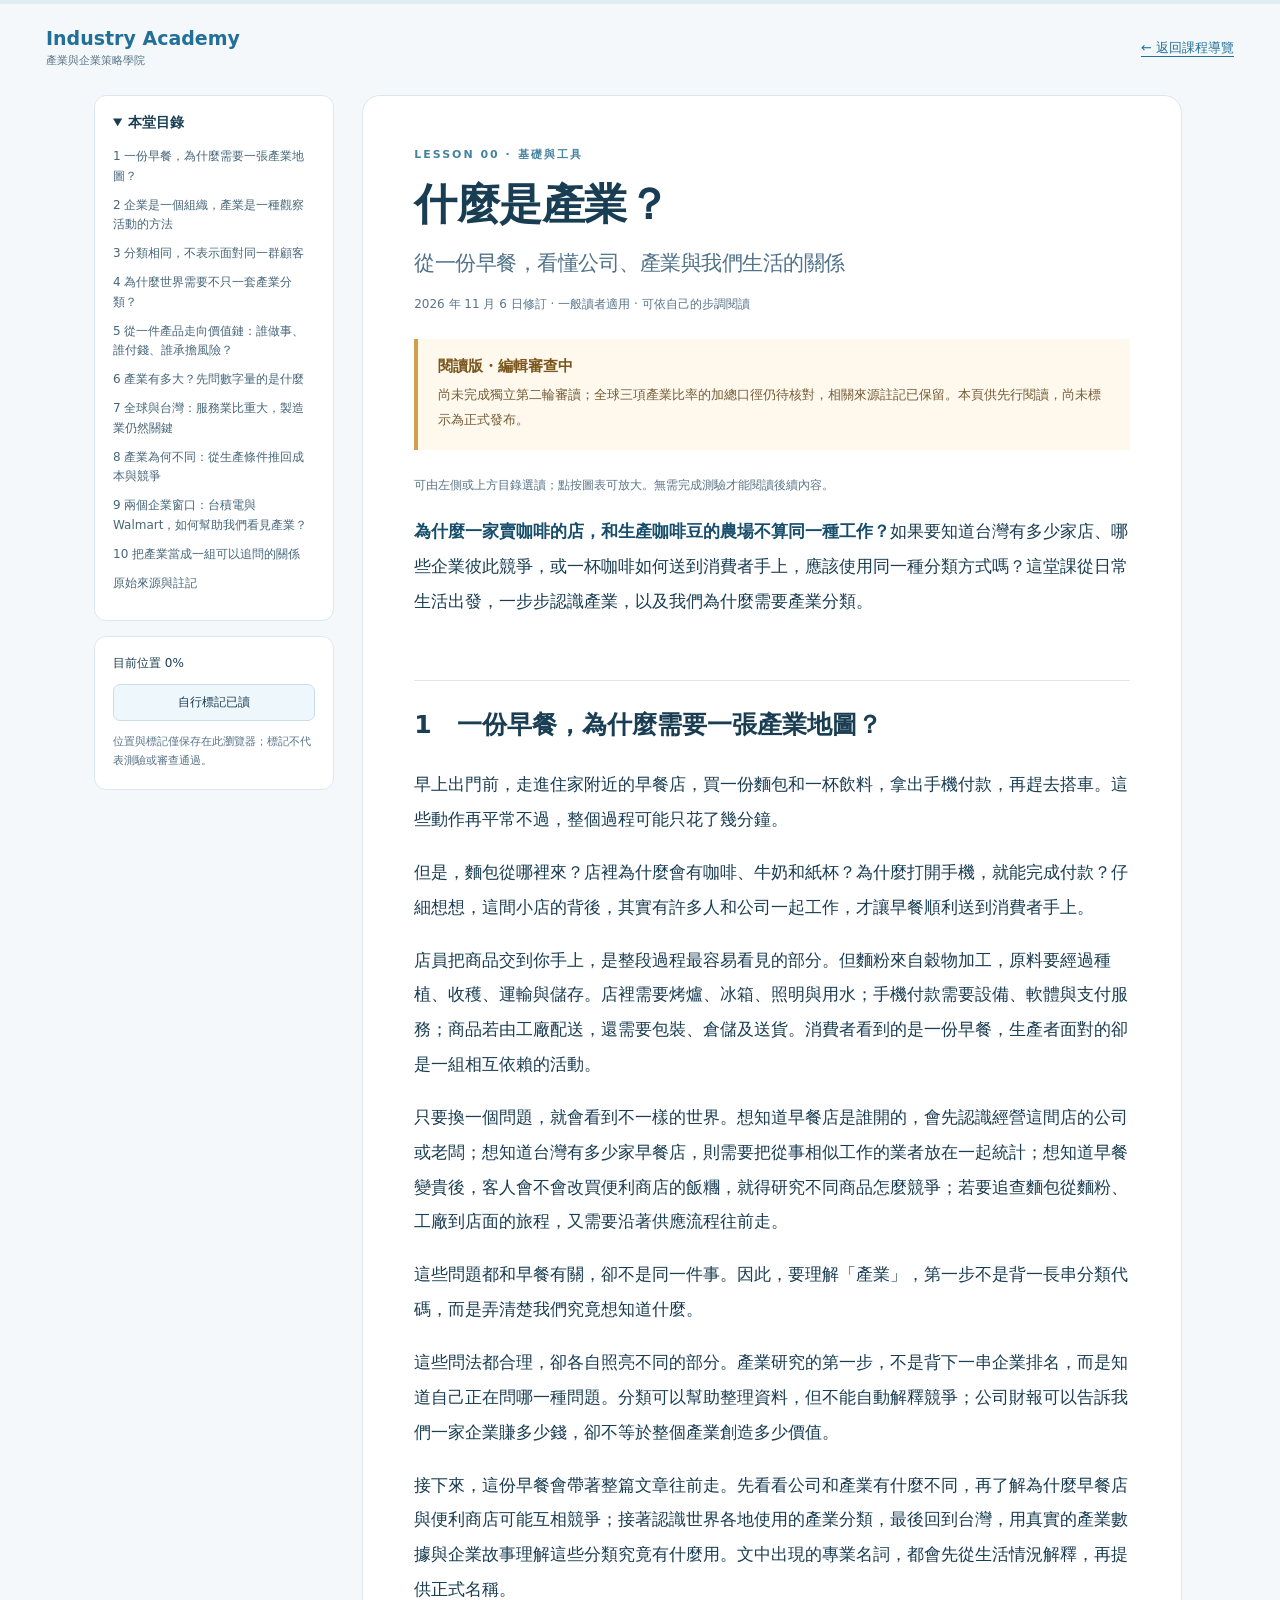
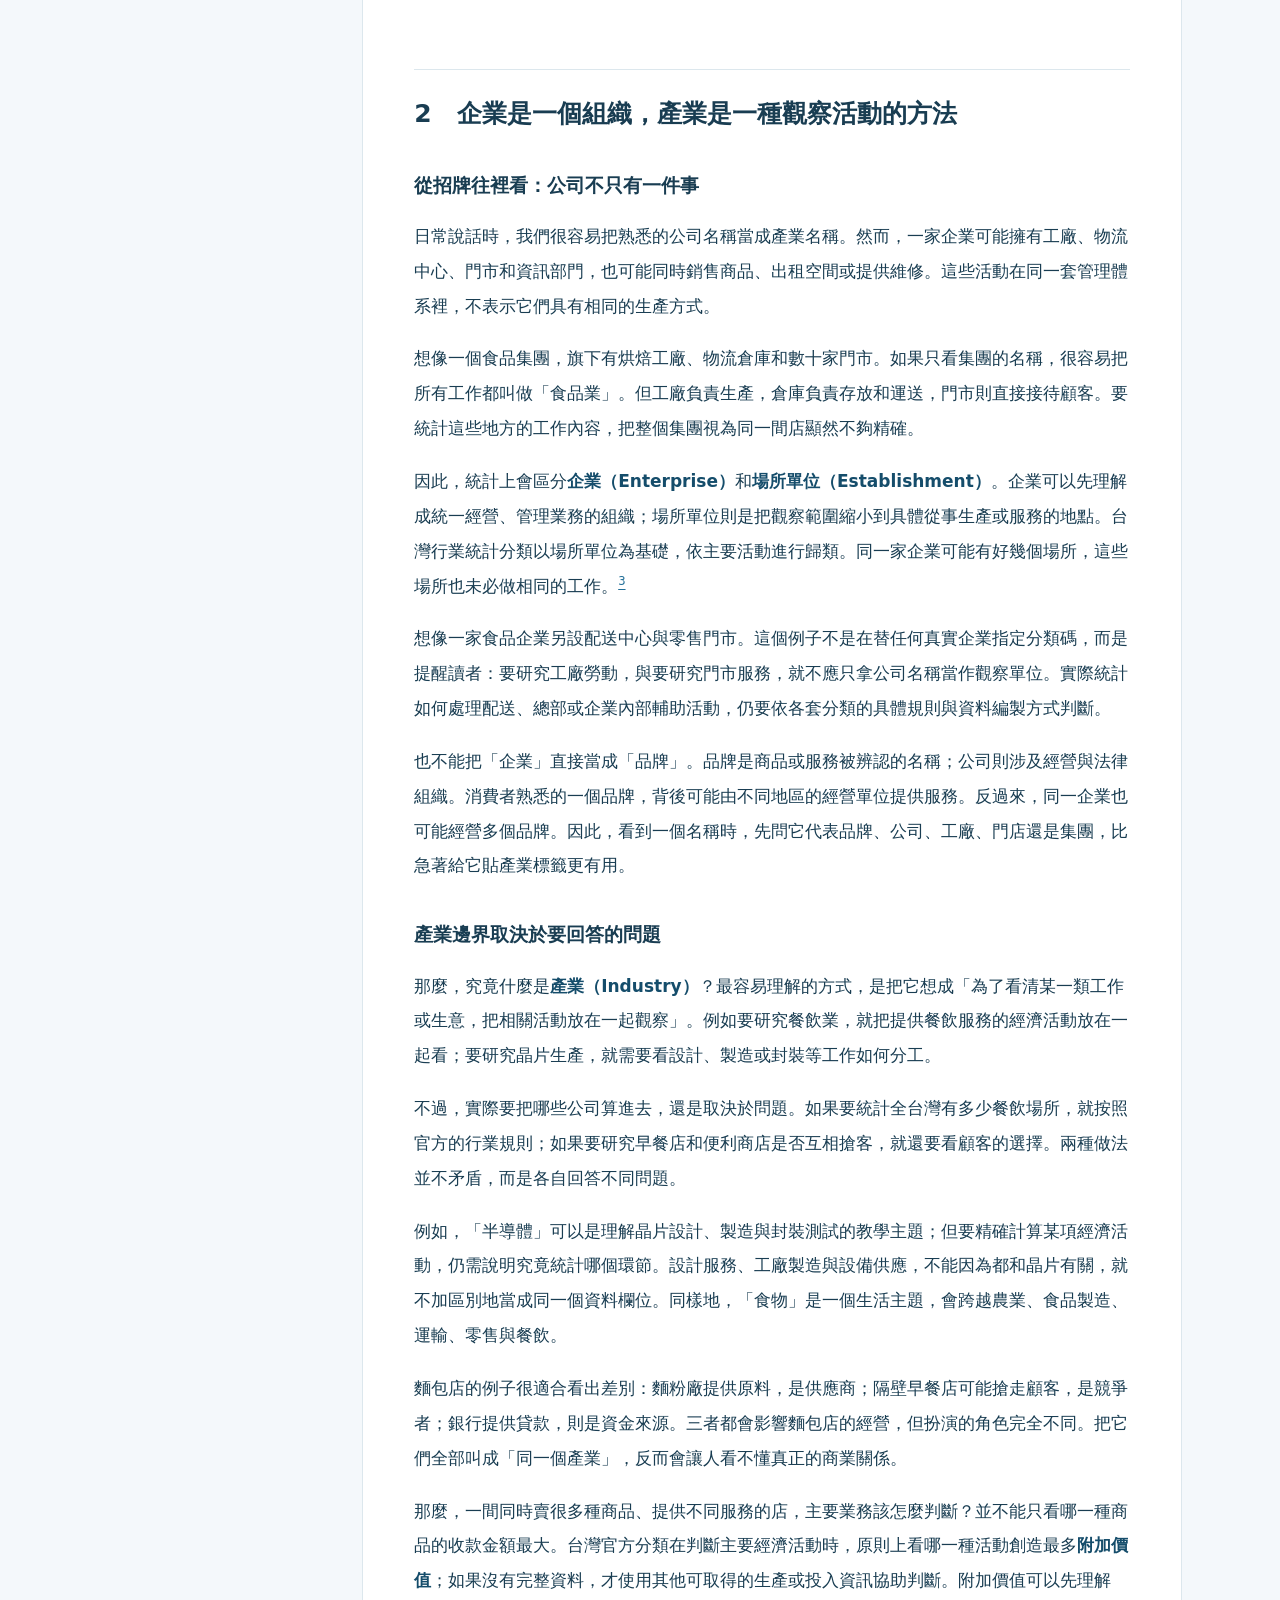
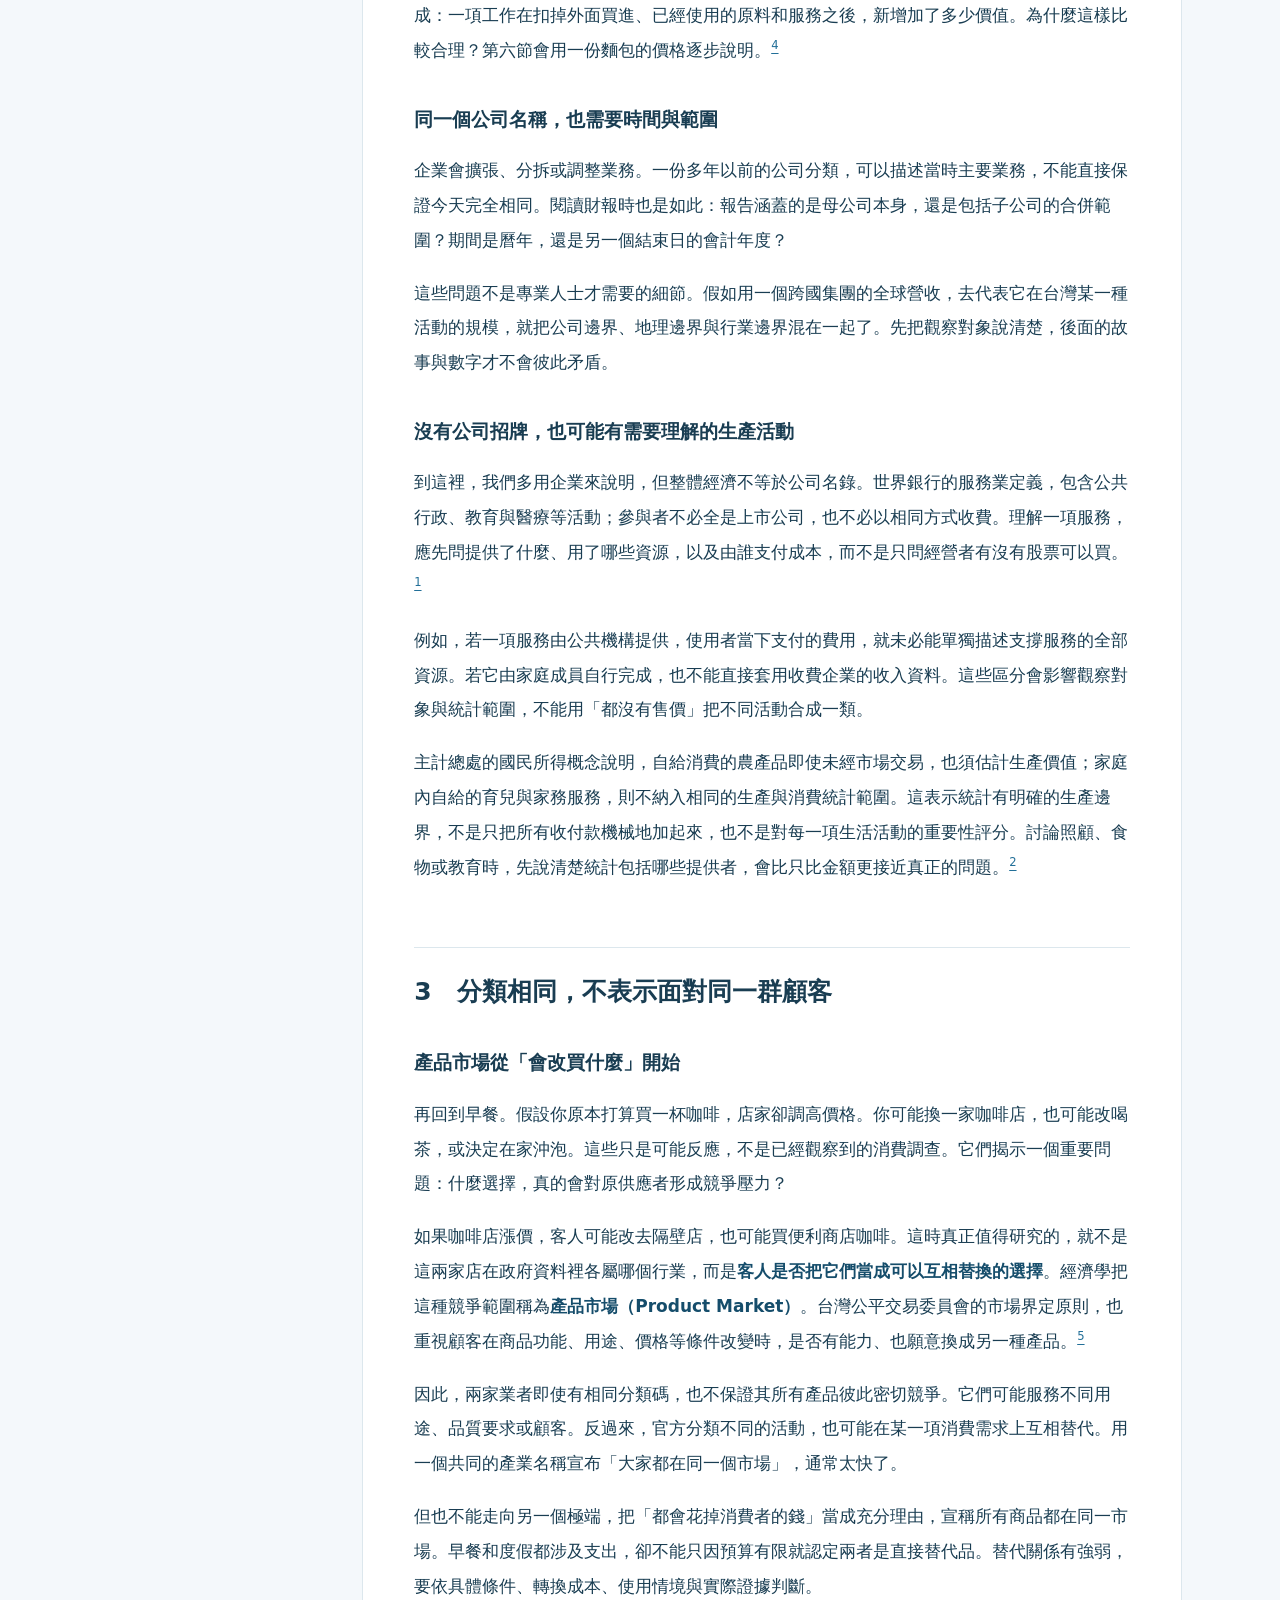
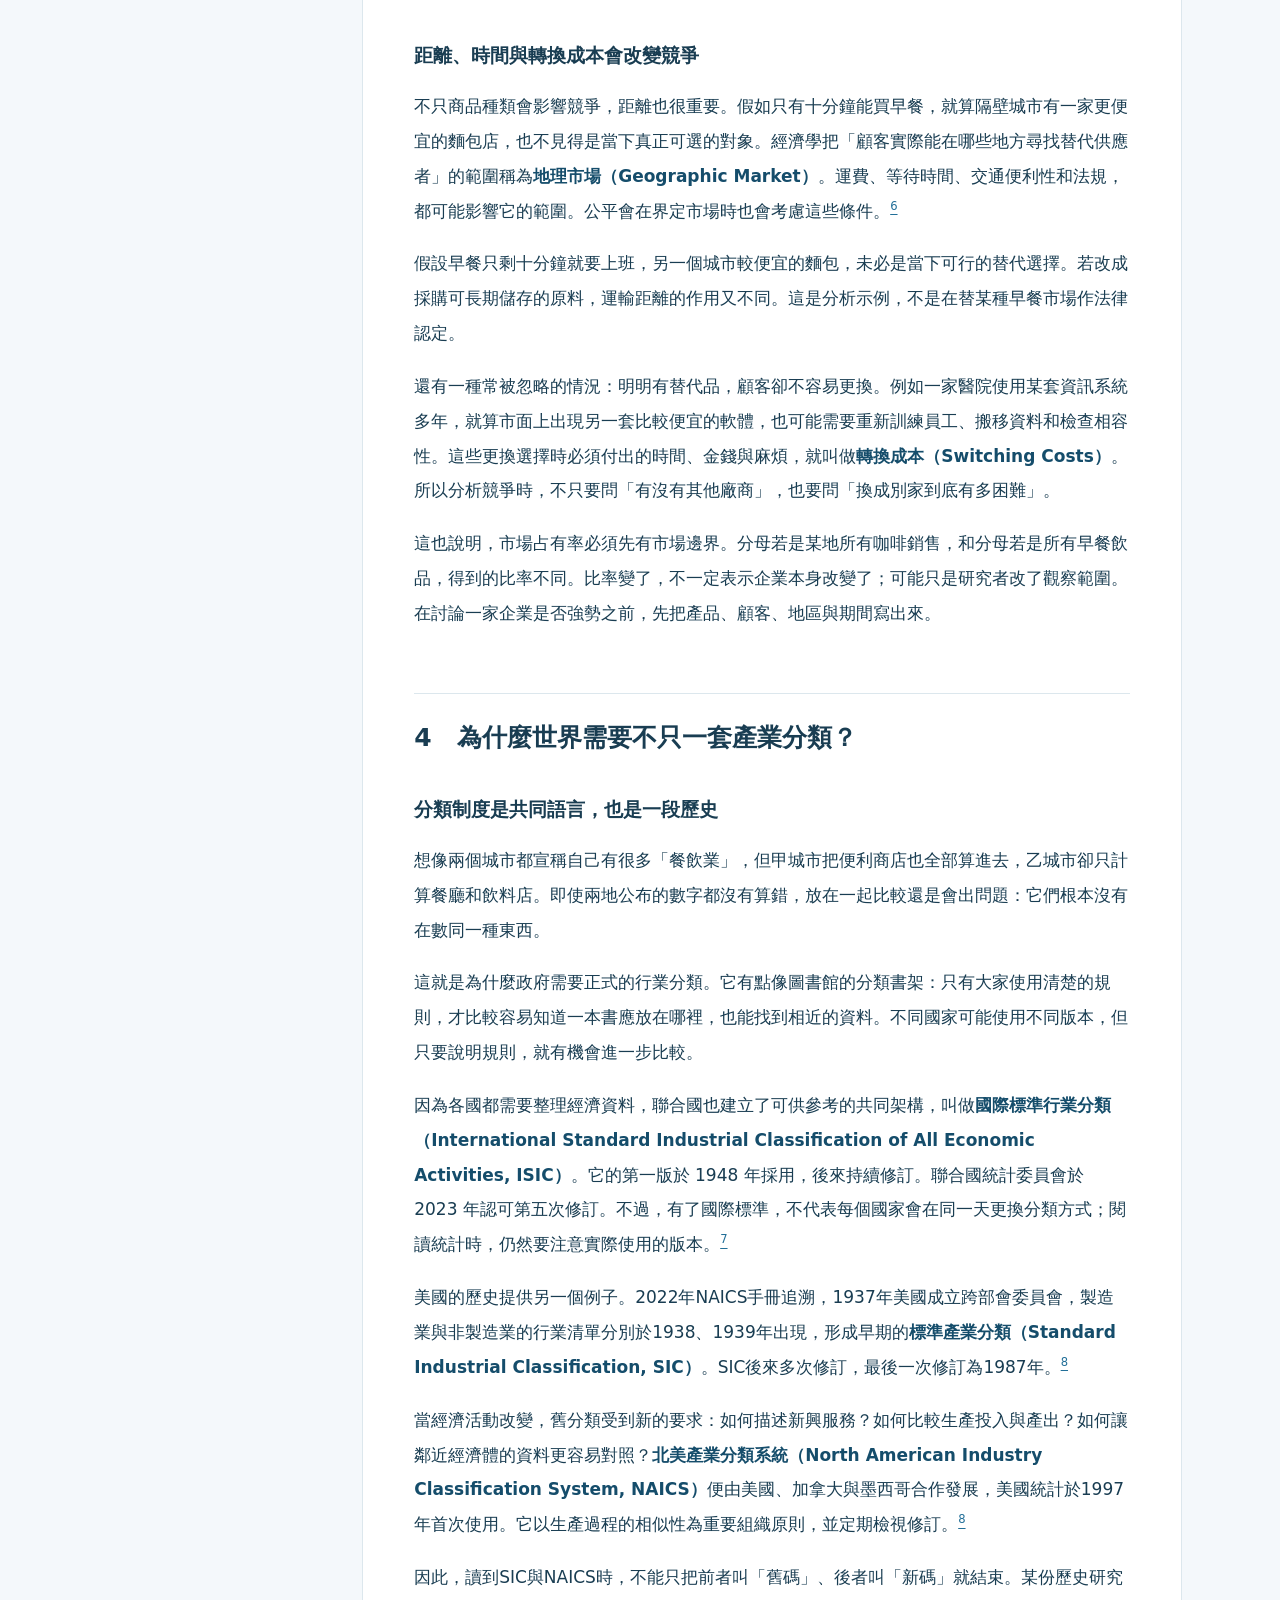
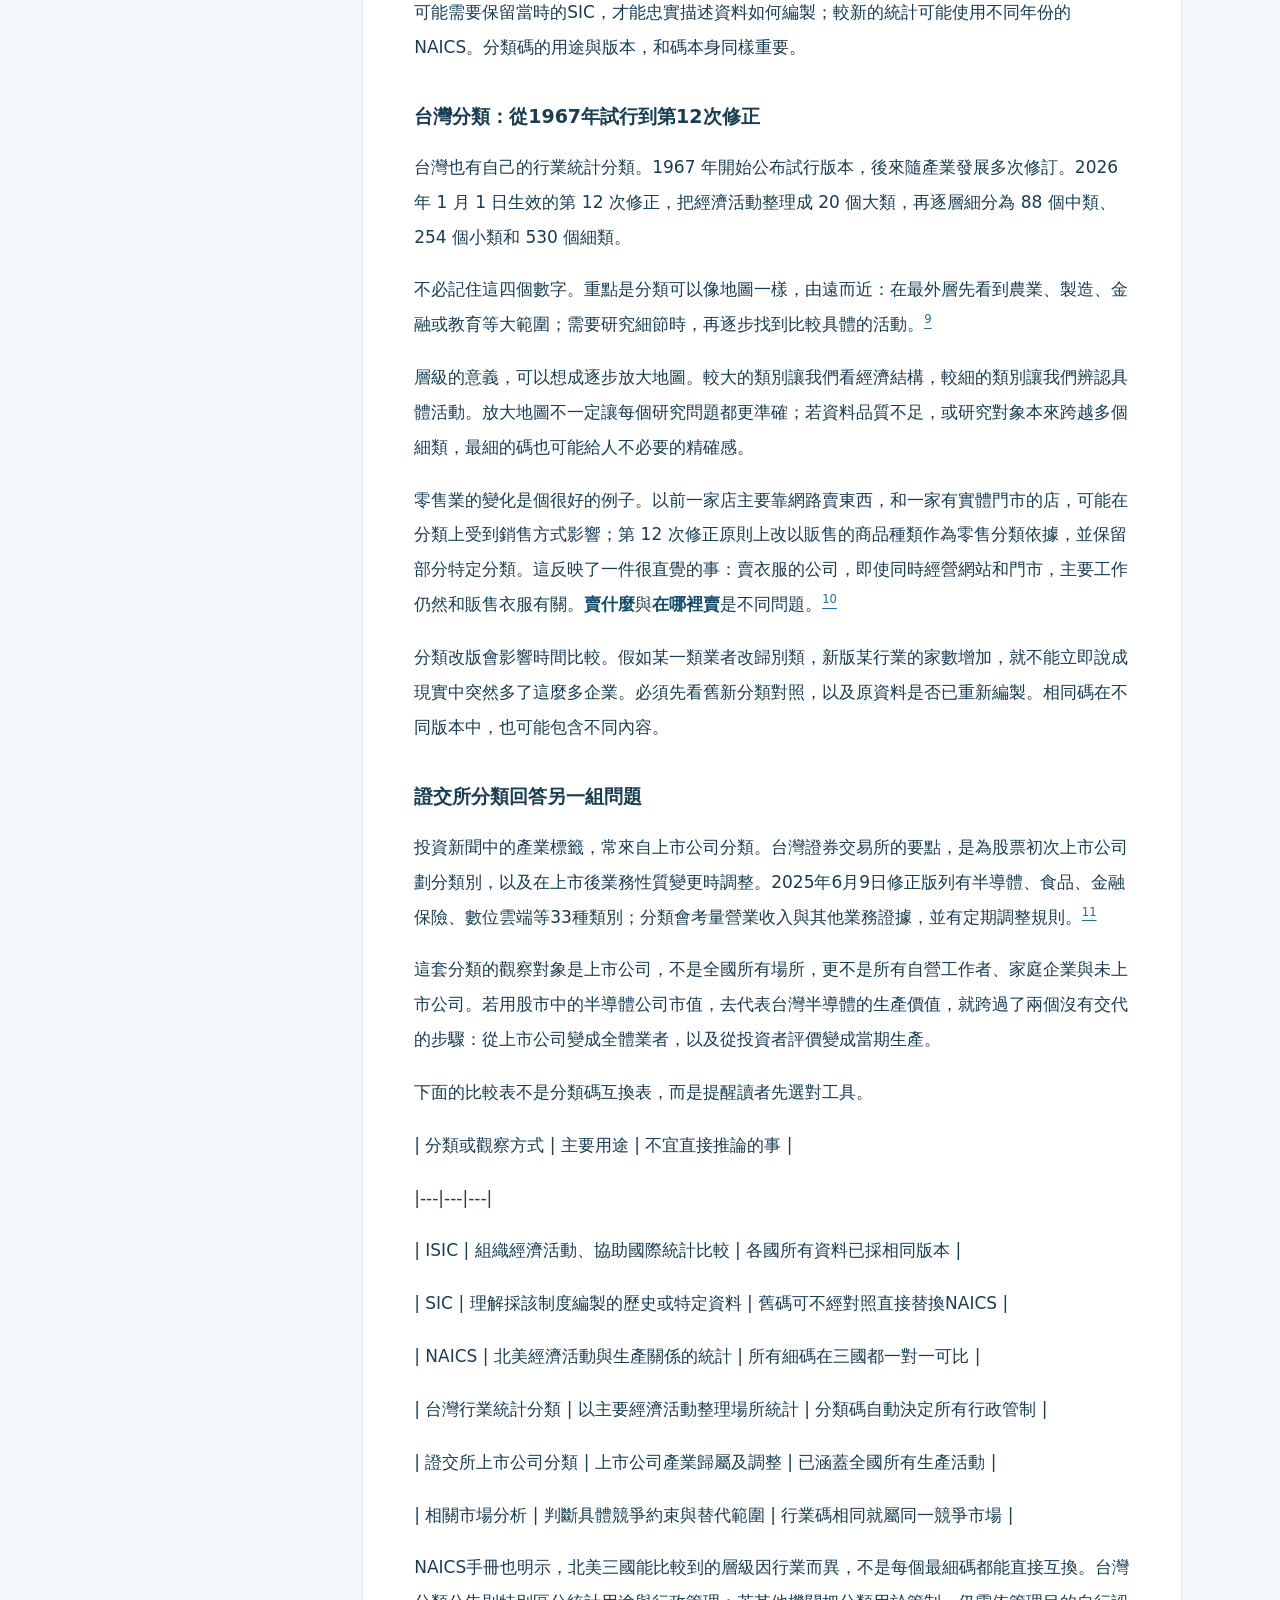
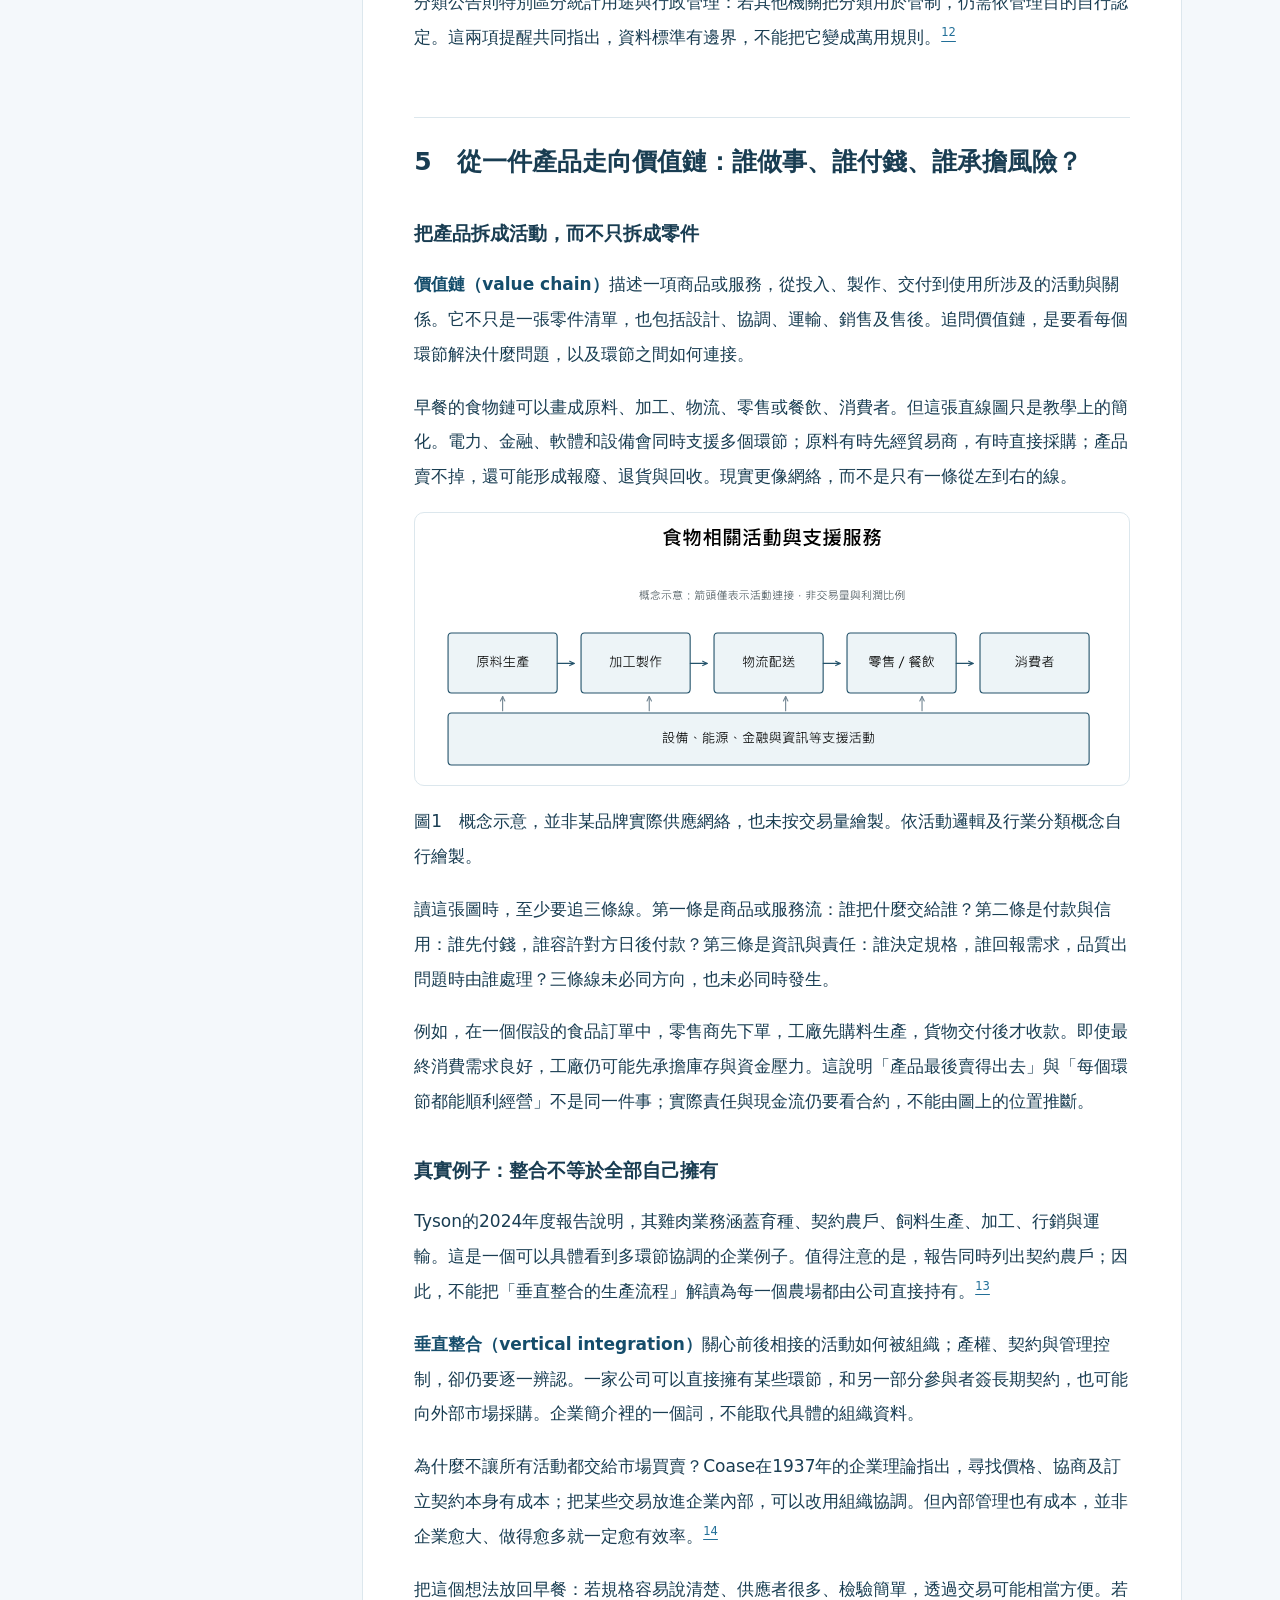
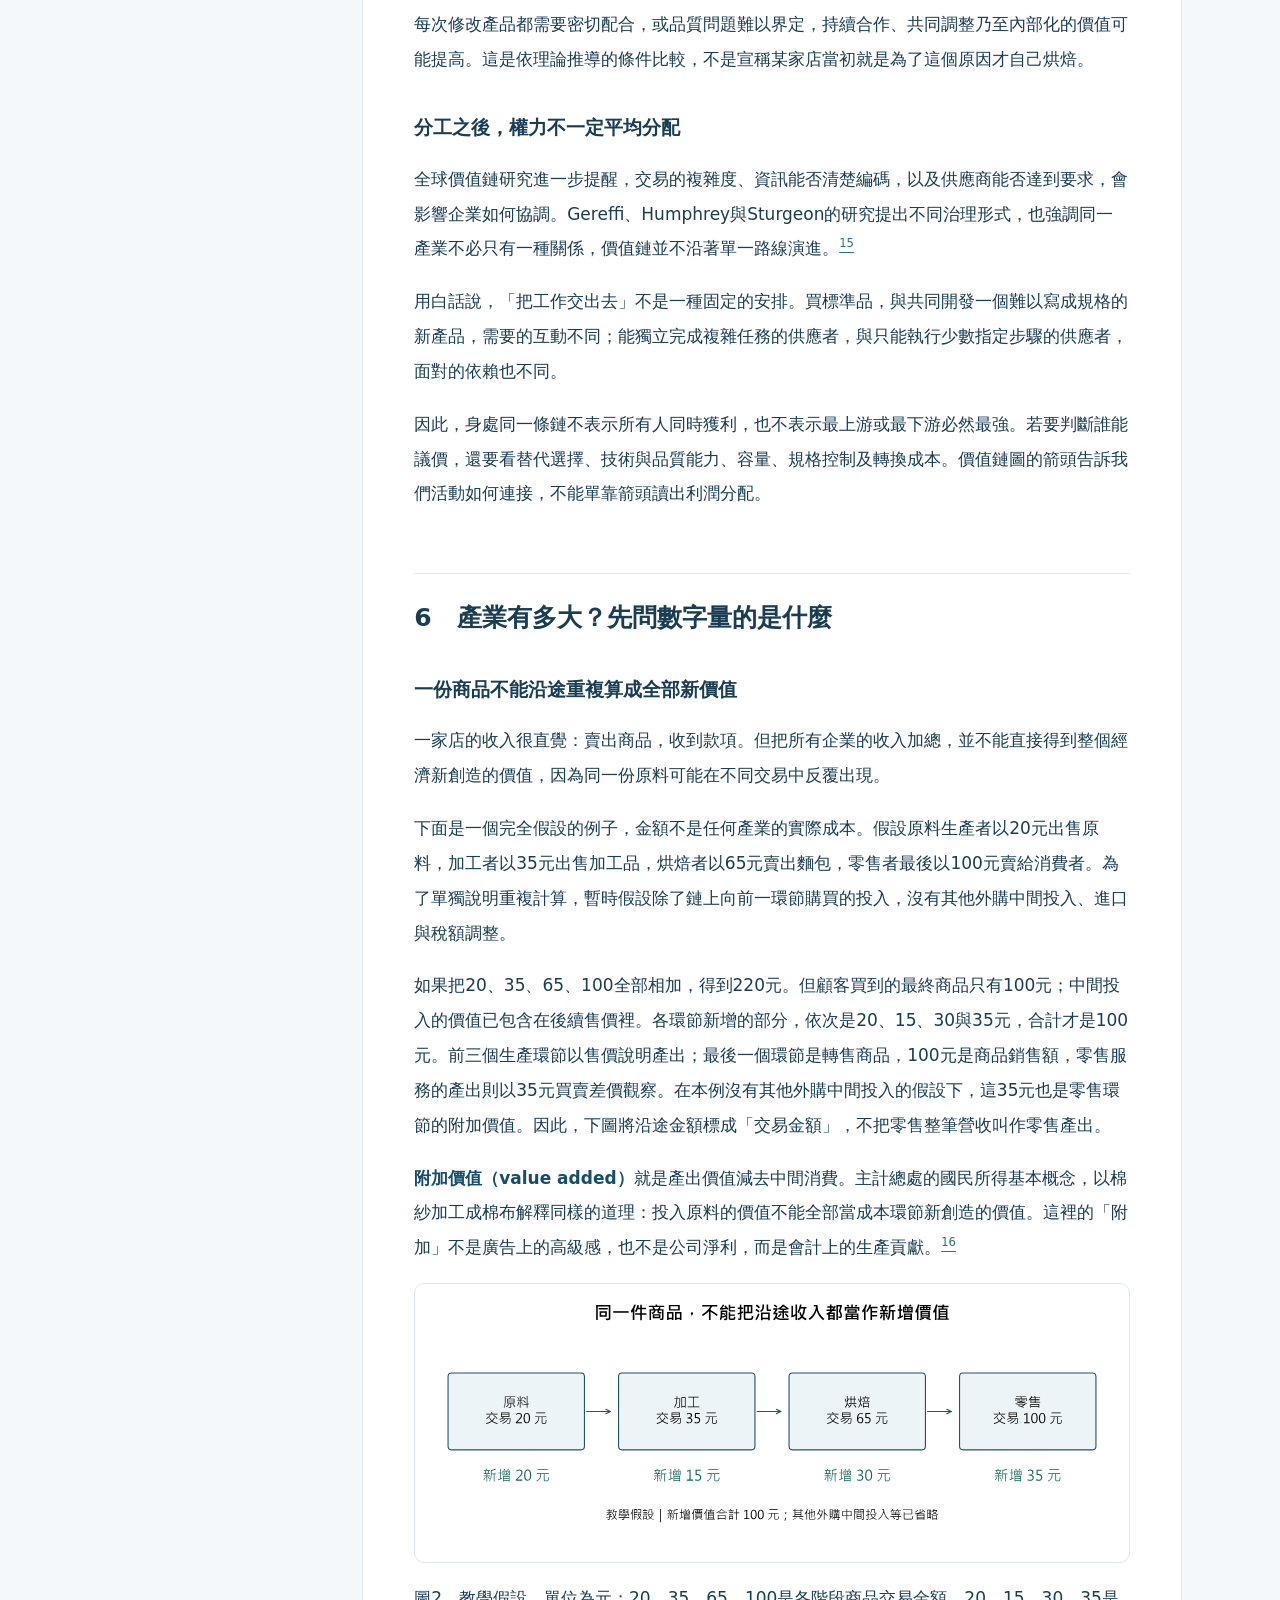
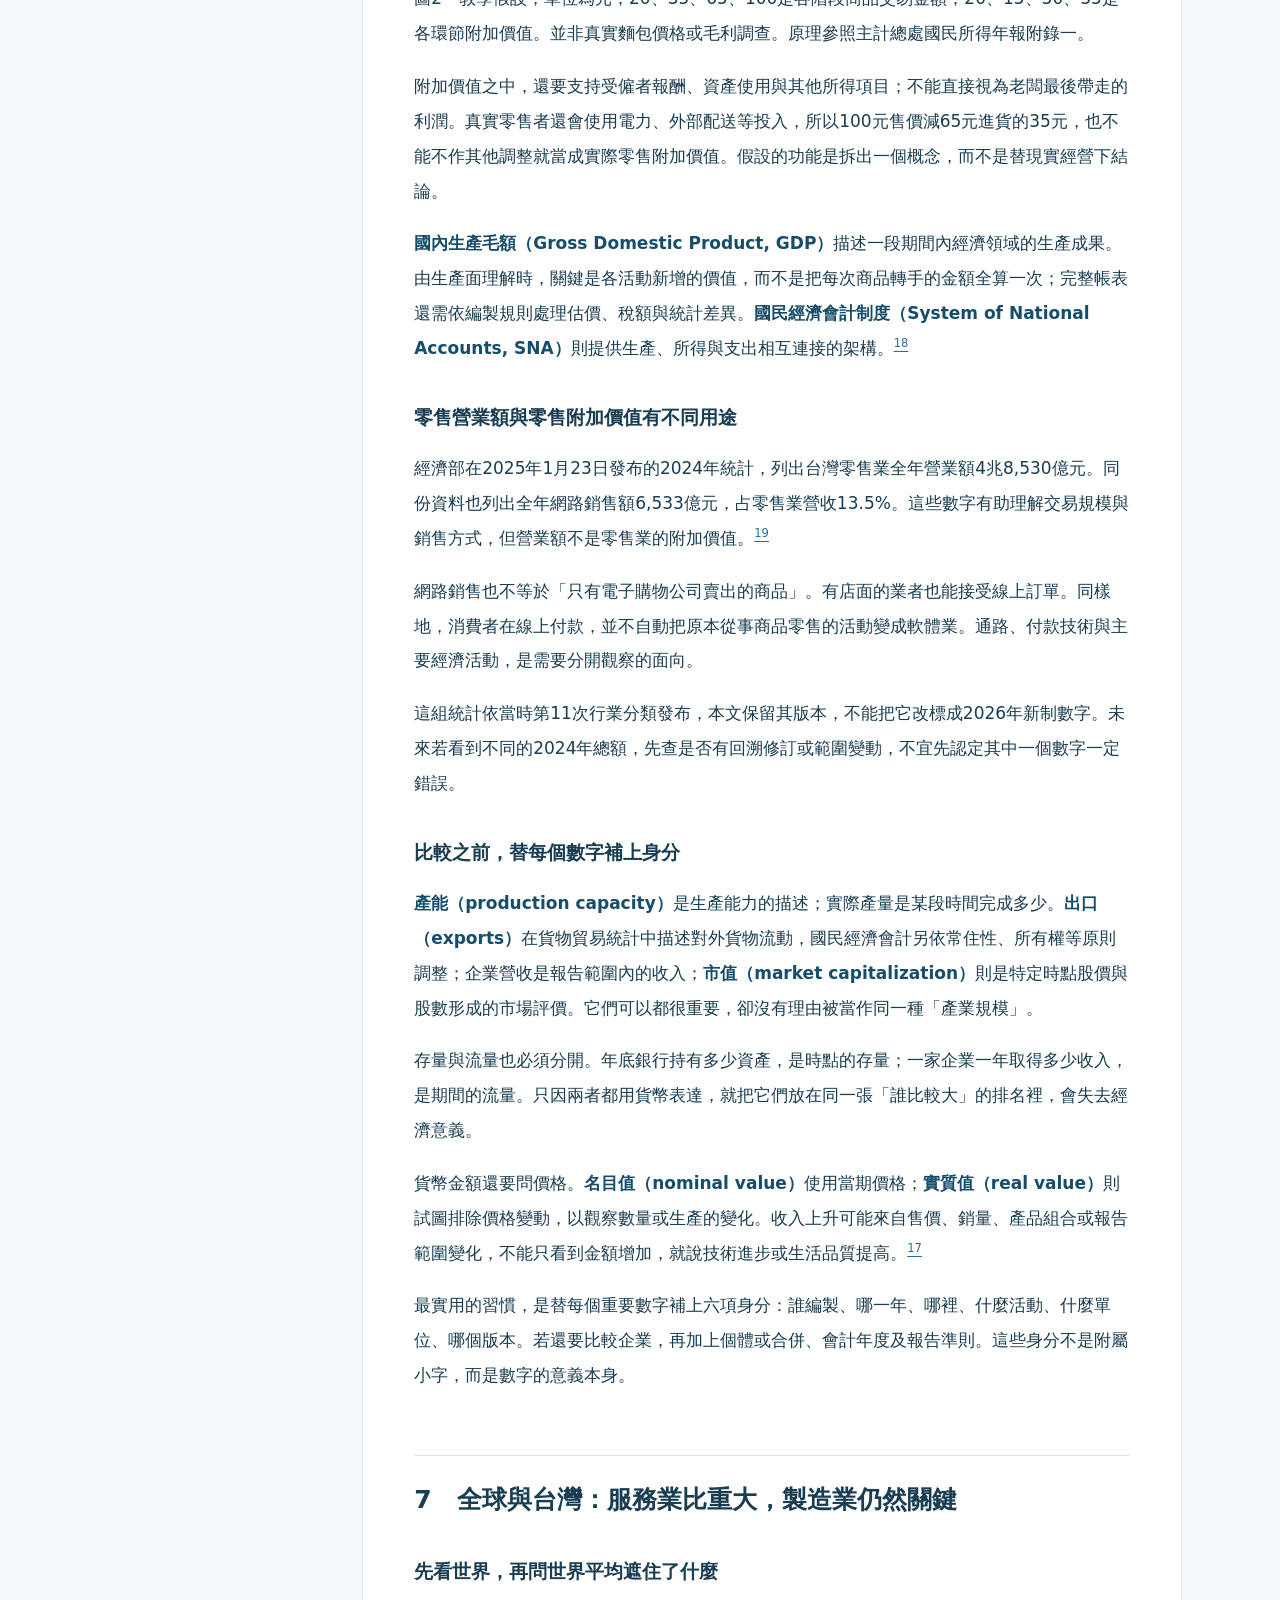
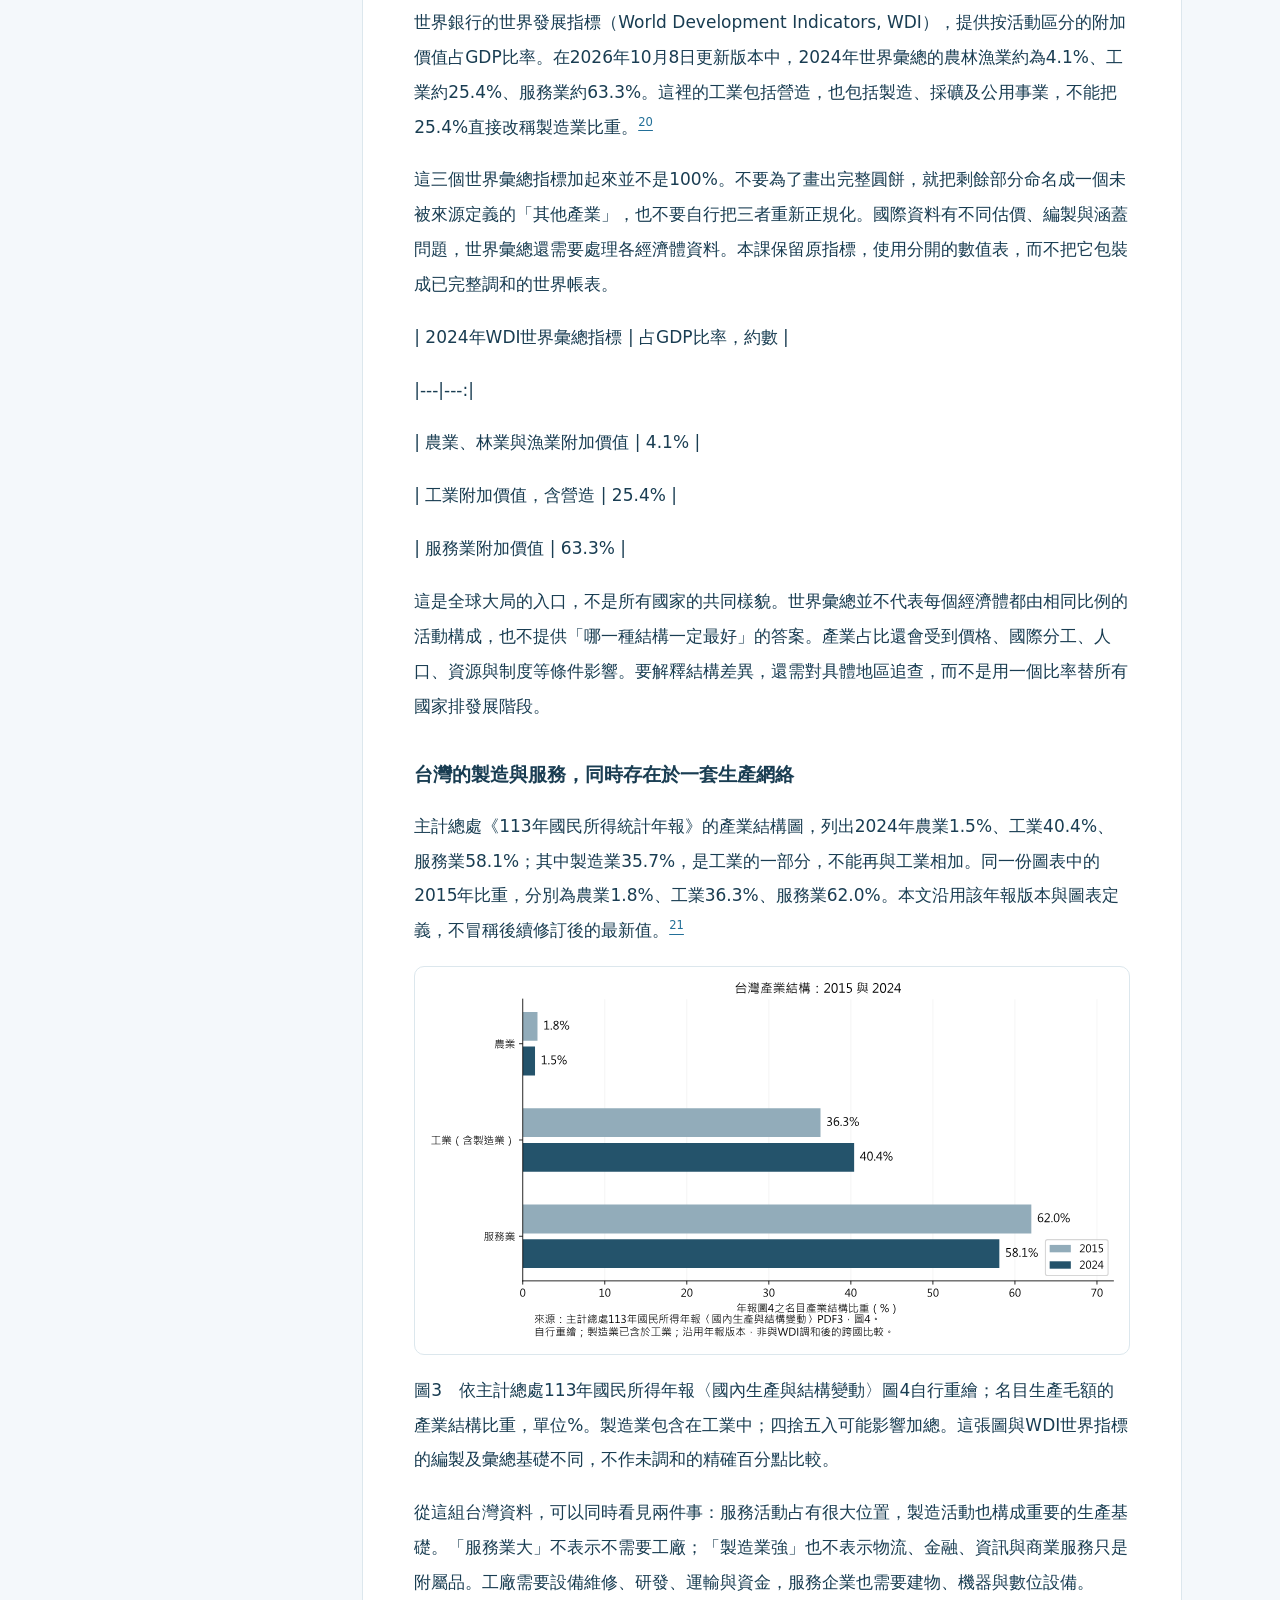
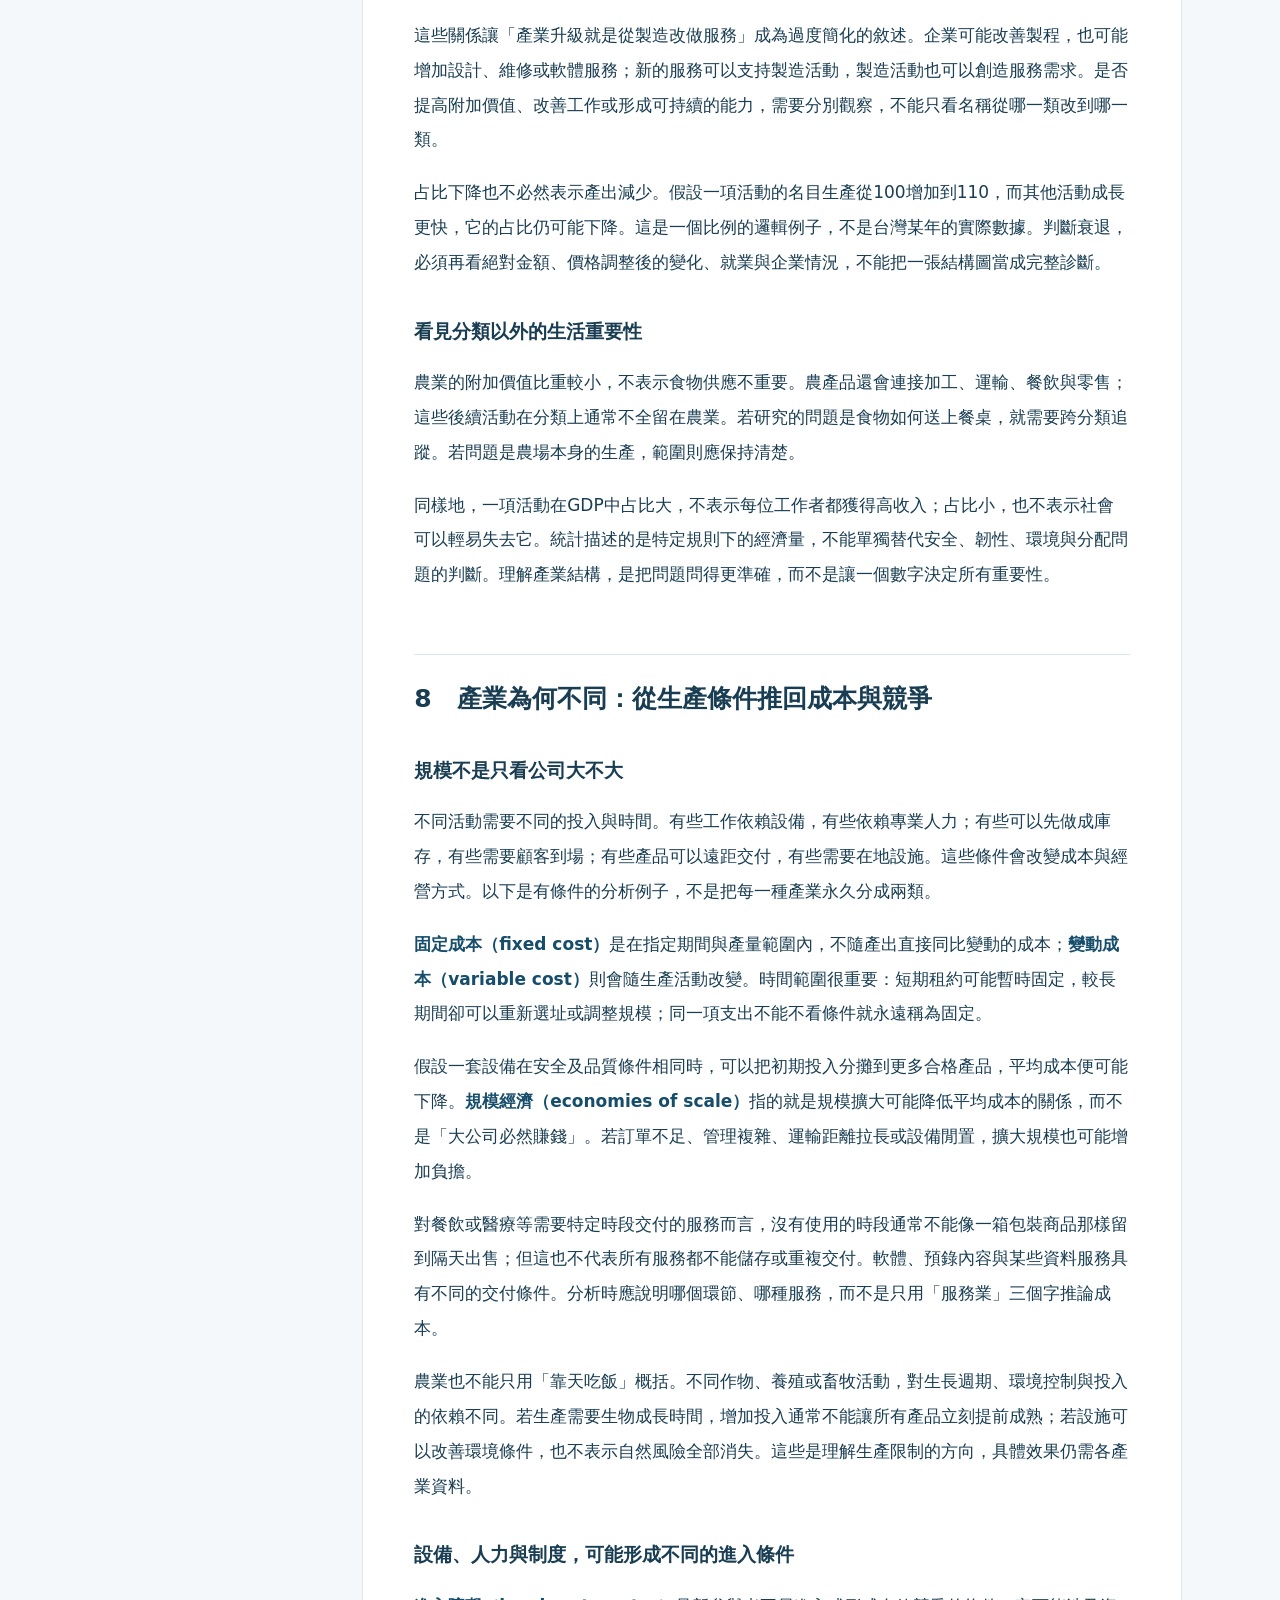
==== commit dfc4eaac: "Edit Lesson 00 for general readers with concrete explanations and smoother narrative transitions" ====
--- a/docs/lesson-00.html
+++ b/docs/lesson-00.html
@@ -23,28 +23,28 @@
 </div>
 </nav></details>
 <div class="position-card"><span id="position-label" role="status">目前位置 0%</span><button id="resume-reading" type="button" hidden>回到上次位置</button><button id="mark-read" type="button">自行標記已讀</button><small>位置與標記僅保存在此瀏覽器；標記不代表測驗或審查通過。</small></div></aside>
-<main id="lesson-content" class="reader" tabindex="-1"><div class="eyebrow">LESSON 00 · 基礎與工具</div><h1>什麼是產業</h1>
-<p class="edition">2026年11月6日候選稿 · 約一萬字正文 · 可自由閱讀</p>
-<div class="candidate-notice"><strong>教材候選稿・審閱中</strong><p>尚未完成獨立第二輪審讀；全球三項產業比率的加總口徑仍待核對，相關來源註記已保留。本頁供先行閱讀，尚未標示為正式發布。</p></div>
+<main id="lesson-content" class="reader" tabindex="-1"><div class="eyebrow">LESSON 00 · 基礎與工具</div><h1>什麼是產業？<small style="display:block;font-size:.49em;font-weight:500;line-height:1.65;margin-top:12px;color:#50728a">從一份早餐，看懂公司、產業與我們生活的關係</small></h1>
+<p class="edition">2026 年 11 月 6 日修訂 · 一般讀者適用 · 可依自己的步調閱讀</p>
+<div class="candidate-notice"><strong>閱讀版・編輯審查中</strong><p>尚未完成獨立第二輪審讀；全球三項產業比率的加總口徑仍待核對，相關來源註記已保留。本頁供先行閱讀，尚未標示為正式發布。</p></div>
 <p class="reader-hint">可由左側或上方目錄選讀；點按圖表可放大。無需完成測驗才能閱讀後續內容。</p>
-<article class="lesson-text"><p>學院導覽：何謂產業？SIC、NAICS、台灣行業統計分類、證交所分類的差異</p>
+<article class="lesson-text"><p class="lesson-lead"><strong>為什麼一家賣咖啡的店，和生產咖啡豆的農場不算同一種工作？</strong>如果要知道台灣有多少家店、哪些企業彼此競爭，或一杯咖啡如何送到消費者手上，應該使用同一種分類方式嗎？這堂課從日常生活出發，一步步認識產業，以及我們為什麼需要產業分類。</p>
 <h2 id="1">1　一份早餐，為什麼需要一張產業地圖？</h2>
-<p>先想像一個教學情境：早上出門，你在住家附近買了一份麵包和一杯飲料，以手機付款，再搭車上班。這裡沒有要描述某家真實店鋪，也不假定店家使用哪個品牌的原料。問題只是：這筆看似簡單的消費，究竟靠多少種經濟活動才能完成？</p>
+<p>早上出門前，走進住家附近的早餐店，買一份麵包和一杯飲料，拿出手機付款，再趕去搭車。這些動作再平常不過，整個過程可能只花了幾分鐘。</p><p>但是，麵包從哪裡來？店裡為什麼會有咖啡、牛奶和紙杯？為什麼打開手機，就能完成付款？仔細想想，這間小店的背後，其實有許多人和公司一起工作，才讓早餐順利送到消費者手上。</p>
 <p>店員把商品交到你手上，是整段過程最容易看見的部分。但麵粉來自穀物加工，原料要經過種植、收穫、運輸與儲存。店裡需要烤爐、冰箱、照明與用水；手機付款需要設備、軟體與支付服務；商品若由工廠配送，還需要包裝、倉儲及送貨。消費者看到的是一份早餐，生產者面對的卻是一組相互依賴的活動。</p>
-<p>如果只問「這家店叫什麼名字」，我們看見的是企業。如果問「有哪些業者從事相近的活動」，我們開始看見產業。如果問「早餐變貴時，人們會改買什麼」，問題又轉向市場與替代選擇。如果問「一份麵包怎麼從原料變成可購買的早餐」，便需要沿著價值鏈追查。</p>
+<p>只要換一個問題，就會看到不一樣的世界。想知道早餐店是誰開的，會先認識經營這間店的公司或老闆；想知道台灣有多少家早餐店，則需要把從事相似工作的業者放在一起統計；想知道早餐變貴後，客人會不會改買便利商店的飯糰，就得研究不同商品怎麼競爭；若要追查麵包從麵粉、工廠到店面的旅程，又需要沿著供應流程往前走。</p><p>這些問題都和早餐有關，卻不是同一件事。因此，要理解「產業」，第一步不是背一長串分類代碼，而是弄清楚我們究竟想知道什麼。</p>
 <p>這些問法都合理，卻各自照亮不同的部分。產業研究的第一步，不是背下一串企業排名，而是知道自己正在問哪一種問題。分類可以幫助整理資料，但不能自動解釋競爭；公司財報可以告訴我們一家企業賺多少錢，卻不等於整個產業創造多少價值。</p>
-<p>本課會從這份早餐出發，建立一套可以帶到其他課程的閱讀方法：先辨認企業與活動，再區分行業分類和產品市場；沿著價值鏈看分工、交易與風險；最後用全球與台灣的官方資料，理解不同產業在經濟體系中的位置。你不需要先懂會計或經濟學，遇到必要概念時，我們會把它拆開說明。</p>
+<p>接下來，這份早餐會帶著整篇文章往前走。先看看公司和產業有什麼不同，再了解為什麼早餐店與便利商店可能互相競爭；接著認識世界各地使用的產業分類，最後回到台灣，用真實的產業數據與企業故事理解這些分類究竟有什麼用。文中出現的專業名詞，都會先從生活情況解釋，再提供正式名稱。</p>
 <h2 id="2">2　企業是一個組織，產業是一種觀察活動的方法</h2>
 <h3 id="_1">從招牌往裡看：公司不只有一件事</h3>
 <p>日常說話時，我們很容易把熟悉的公司名稱當成產業名稱。然而，一家企業可能擁有工廠、物流中心、門市和資訊部門，也可能同時銷售商品、出租空間或提供維修。這些活動在同一套管理體系裡，不表示它們具有相同的生產方式。</p>
-<p><strong>企業（enterprise）</strong>可以先理解為組織與管理經濟活動的單位；<strong>場所單位（establishment）</strong>則把目光拉近到具體的生產或服務地點。台灣行業統計分類以場所單位為基礎，觀察它主要做什麼。官方說明指出，一個企業可以包含多個場所，而這些場所從事的主要活動可能相同，也可能不同。這使統計不必把一整個多角化企業都壓成同一種活動。<sup id="fnref:units"><a class="footnote-ref" href="#fn:units">3</a></sup></p>
+<p>想像一個食品集團，旗下有烘焙工廠、物流倉庫和數十家門市。如果只看集團的名稱，很容易把所有工作都叫做「食品業」。但工廠負責生產，倉庫負責存放和運送，門市則直接接待顧客。要統計這些地方的工作內容，把整個集團視為同一間店顯然不夠精確。</p><p>因此，統計上會區分<strong>企業（Enterprise）</strong>和<strong>場所單位（Establishment）</strong>。企業可以先理解成統一經營、管理業務的組織；場所單位則是把觀察範圍縮小到具體從事生產或服務的地點。台灣行業統計分類以場所單位為基礎，依主要活動進行歸類。同一家企業可能有好幾個場所，這些場所也未必做相同的工作。<sup id="fnref:units"><a class="footnote-ref" href="#fn:units">3</a></sup></p>
 <p>想像一家食品企業另設配送中心與零售門市。這個例子不是在替任何真實企業指定分類碼，而是提醒讀者：要研究工廠勞動，與要研究門市服務，就不應只拿公司名稱當作觀察單位。實際統計如何處理配送、總部或企業內部輔助活動，仍要依各套分類的具體規則與資料編製方式判斷。</p>
 <p>也不能把「企業」直接當成「品牌」。品牌是商品或服務被辨認的名稱；公司則涉及經營與法律組織。消費者熟悉的一個品牌，背後可能由不同地區的經營單位提供服務。反過來，同一企業也可能經營多個品牌。因此，看到一個名稱時，先問它代表品牌、公司、工廠、門店還是集團，比急著給它貼產業標籤更有用。</p>
 <h3 id="_2">產業邊界取決於要回答的問題</h3>
-<p>本課將<strong>產業（industry）</strong>理解為：為了研究生產、交換與競爭，把具有相關活動、產品或服務的生產者放在一起觀察。這是一個分析用的工作定義。當目的是編製官方統計，邊界要依明確的分類制度；當目的是研究競爭，邊界還需要看顧客與供應商能否替代；當目的是理解一件產品如何完成，研究範圍又可能跨越好幾個官方行業。</p>
+<p>那麼，究竟什麼是<strong>產業（Industry）</strong>？最容易理解的方式，是把它想成「為了看清某一類工作或生意，把相關活動放在一起觀察」。例如要研究餐飲業，就把提供餐飲服務的經濟活動放在一起看；要研究晶片生產，就需要看設計、製造或封裝等工作如何分工。</p><p>不過，實際要把哪些公司算進去，還是取決於問題。如果要統計全台灣有多少餐飲場所，就按照官方的行業規則；如果要研究早餐店和便利商店是否互相搶客，就還要看顧客的選擇。兩種做法並不矛盾，而是各自回答不同問題。</p>
 <p>例如，「半導體」可以是理解晶片設計、製造與封裝測試的教學主題；但要精確計算某項經濟活動，仍需說明究竟統計哪個環節。設計服務、工廠製造與設備供應，不能因為都和晶片有關，就不加區別地當成同一個資料欄位。同樣地，「食物」是一個生活主題，會跨越農業、食品製造、運輸、零售與餐飲。</p>
-<p>這不是說產業沒有邊界，而是邊界必須說明理由。對一家麵包店而言，麵粉廠是供應者，鄰近早餐店可能是競爭者，提供貸款的銀行則是資金服務者。三者都影響店家，卻不是同一種關係。若把所有相關者統稱為「同一產業」，便失去區分供應、替代與融資的能力。</p>
-<p>台灣現行分類也提醒我們，不宜只用營收判定所有活動。理論上，主要經濟活動以附加價值最大者判斷；拿不到這項資料時，才審慎使用產出或投入的替代指標。對商品買賣活動而言，買賣差價通常比整筆商品營業額更接近分類所需的產出概念。後面會解釋這個看似細微的差別，為何足以改變產業比較。<sup id="fnref:principal"><a class="footnote-ref" href="#fn:principal">4</a></sup></p>
+<p>麵包店的例子很適合看出差別：麵粉廠提供原料，是供應商；隔壁早餐店可能搶走顧客，是競爭者；銀行提供貸款，則是資金來源。三者都會影響麵包店的經營，但扮演的角色完全不同。把它們全部叫成「同一個產業」，反而會讓人看不懂真正的商業關係。</p>
+<p>那麼，一間同時賣很多種商品、提供不同服務的店，主要業務該怎麼判斷？並不能只看哪一種商品的收款金額最大。台灣官方分類在判斷主要經濟活動時，原則上看哪一種活動創造最多<strong>附加價值</strong>；如果沒有完整資料，才使用其他可取得的生產或投入資訊協助判斷。附加價值可以先理解成：一項工作在扣掉外面買進、已經使用的原料和服務之後，新增加了多少價值。為什麼這樣比較合理？第六節會用一份麵包的價格逐步說明。<sup id="fnref:principal"><a class="footnote-ref" href="#fn:principal">4</a></sup></p>
 <h3 id="_3">同一個公司名稱，也需要時間與範圍</h3>
 <p>企業會擴張、分拆或調整業務。一份多年以前的公司分類，可以描述當時主要業務，不能直接保證今天完全相同。閱讀財報時也是如此：報告涵蓋的是母公司本身，還是包括子公司的合併範圍？期間是曆年，還是另一個結束日的會計年度？</p>
 <p>這些問題不是專業人士才需要的細節。假如用一個跨國集團的全球營收，去代表它在台灣某一種活動的規模，就把公司邊界、地理邊界與行業邊界混在一起了。先把觀察對象說清楚，後面的故事與數字才不會彼此矛盾。</p>
@@ -55,25 +55,25 @@
 <h2 id="3">3　分類相同，不表示面對同一群顧客</h2>
 <h3 id="_5">產品市場從「會改買什麼」開始</h3>
 <p>再回到早餐。假設你原本打算買一杯咖啡，店家卻調高價格。你可能換一家咖啡店，也可能改喝茶，或決定在家沖泡。這些只是可能反應，不是已經觀察到的消費調查。它們揭示一個重要問題：什麼選擇，真的會對原供應者形成競爭壓力？</p>
-<p><strong>產品市場（product market）</strong>關心商品或服務之間的替代性。台灣公平交易委員會的處理原則，以功能、特性、用途或價格條件上的高度需求或供給替代性說明產品市場；並指出，需求替代是界定相關市場的主要考量。白話地說，就是交易相對人是否能夠、也願意轉向其他選擇。<sup id="fnref:market"><a class="footnote-ref" href="#fn:market">5</a></sup></p>
+<p>如果咖啡店漲價，客人可能改去隔壁店，也可能買便利商店咖啡。這時真正值得研究的，就不是這兩家店在政府資料裡各屬哪個行業，而是<strong>客人是否把它們當成可以互相替換的選擇</strong>。經濟學把這種競爭範圍稱為<strong>產品市場（Product Market）</strong>。台灣公平交易委員會的市場界定原則，也重視顧客在商品功能、用途、價格等條件改變時，是否有能力、也願意換成另一種產品。<sup id="fnref:market"><a class="footnote-ref" href="#fn:market">5</a></sup></p>
 <p>因此，兩家業者即使有相同分類碼，也不保證其所有產品彼此密切競爭。它們可能服務不同用途、品質要求或顧客。反過來，官方分類不同的活動，也可能在某一項消費需求上互相替代。用一個共同的產業名稱宣布「大家都在同一個市場」，通常太快了。</p>
 <p>但也不能走向另一個極端，把「都會花掉消費者的錢」當成充分理由，宣稱所有商品都在同一市場。早餐和度假都涉及支出，卻不能只因預算有限就認定兩者是直接替代品。替代關係有強弱，要依具體條件、轉換成本、使用情境與實際證據判斷。</p>
 <h3 id="_6">距離、時間與轉換成本會改變競爭</h3>
-<p><strong>地理市場（geographic market）</strong>則問：顧客可以在什麼區域內，容易地選擇或轉換交易對象？一項商品能運送很遠，不表示所有地區的供應者對每位顧客都形成相同壓力。運費、等待時間、維修便利性或法規，都可能影響選擇。公平會的原則明列運輸成本、取得便利性、交易成本與相關法規等考量，也允許視個案衡量時間因素。<sup id="fnref:marketgeo"><a class="footnote-ref" href="#fn:marketgeo">6</a></sup></p>
+<p>不只商品種類會影響競爭，距離也很重要。假如只有十分鐘能買早餐，就算隔壁城市有一家更便宜的麵包店，也不見得是當下真正可選的對象。經濟學把「顧客實際能在哪些地方尋找替代供應者」的範圍稱為<strong>地理市場（Geographic Market）</strong>。運費、等待時間、交通便利性和法規，都可能影響它的範圍。公平會在界定市場時也會考慮這些條件。<sup id="fnref:marketgeo"><a class="footnote-ref" href="#fn:marketgeo">6</a></sup></p>
 <p>假設早餐只剩十分鐘就要上班，另一個城市較便宜的麵包，未必是當下可行的替代選擇。若改成採購可長期儲存的原料，運輸距離的作用又不同。這是分析示例，不是在替某種早餐市場作法律認定。</p>
-<p><strong>轉換成本（switching costs）</strong>是更換交易對象或產品時付出的額外代價。它可以是學習新系統、重新檢驗品質、搬移資料所需的時間，也可以是合約與設備的配合成本。有替代品存在，不表示今天就能毫無代價地使用。分析競爭時，必須把「有沒有別人提供」與「現在能不能可靠地換過去」分開。</p>
+<p>還有一種常被忽略的情況：明明有替代品，顧客卻不容易更換。例如一家醫院使用某套資訊系統多年，就算市面上出現另一套比較便宜的軟體，也可能需要重新訓練員工、搬移資料和檢查相容性。這些更換選擇時必須付出的時間、金錢與麻煩，就叫做<strong>轉換成本（Switching Costs）</strong>。所以分析競爭時，不只要問「有沒有其他廠商」，也要問「換成別家到底有多困難」。</p>
 <p>這也說明，市場占有率必須先有市場邊界。分母若是某地所有咖啡銷售，和分母若是所有早餐飲品，得到的比率不同。比率變了，不一定表示企業本身改變了；可能只是研究者改了觀察範圍。在討論一家企業是否強勢之前，先把產品、顧客、地區與期間寫出來。</p>
 <h2 id="4">4　為什麼世界需要不只一套產業分類？</h2>
 <h3 id="_7">分類制度是共同語言，也是一段歷史</h3>
-<p>如果各機關都自行決定什麼叫製造業、零售業或服務業，資料很難接在一起。就業統計的一個行業，可能和產出統計的同名行業範圍不同。分類制度的用處，就是讓調查、整理與比較有共同規則。它不是替所有研究問題預先寫好的答案，而是一套可反覆使用的統計語言。</p>
-<p>聯合國的<strong>國際標準行業分類（International Standard Industrial Classification of All Economic Activities, ISIC）</strong>，最初版本於1948年採用，後來成為各國發展行業分類與跨國比較的重要參考。聯合國統計委員會於2023年認可第五次修訂。這表示國際分類框架向前更新，不表示每個國家、每張舊統計表都在同一天改用新制。<sup id="fnref:isic"><a class="footnote-ref" href="#fn:isic">7</a></sup></p>
+<p>想像兩個城市都宣稱自己有很多「餐飲業」，但甲城市把便利商店也全部算進去，乙城市卻只計算餐廳和飲料店。即使兩地公布的數字都沒有算錯，放在一起比較還是會出問題：它們根本沒有在數同一種東西。</p><p>這就是為什麼政府需要正式的行業分類。它有點像圖書館的分類書架：只有大家使用清楚的規則，才比較容易知道一本書應放在哪裡，也能找到相近的資料。不同國家可能使用不同版本，但只要說明規則，就有機會進一步比較。</p>
+<p>因為各國都需要整理經濟資料，聯合國也建立了可供參考的共同架構，叫做<strong>國際標準行業分類（International Standard Industrial Classification of All Economic Activities, ISIC）</strong>。它的第一版於 1948 年採用，後來持續修訂。聯合國統計委員會於 2023 年認可第五次修訂。不過，有了國際標準，不代表每個國家會在同一天更換分類方式；閱讀統計時，仍然要注意實際使用的版本。<sup id="fnref:isic"><a class="footnote-ref" href="#fn:isic">7</a></sup></p>
 <p>美國的歷史提供另一個例子。2022年NAICS手冊追溯，1937年美國成立跨部會委員會，製造業與非製造業的行業清單分別於1938、1939年出現，形成早期的<strong>標準產業分類（Standard Industrial Classification, SIC）</strong>。SIC後來多次修訂，最後一次修訂為1987年。<sup id="fnref:naicshistory"><a class="footnote-ref" href="#fn:naicshistory">8</a></sup></p>
 <p>當經濟活動改變，舊分類受到新的要求：如何描述新興服務？如何比較生產投入與產出？如何讓鄰近經濟體的資料更容易對照？<strong>北美產業分類系統（North American Industry Classification System, NAICS）</strong>便由美國、加拿大與墨西哥合作發展，美國統計於1997年首次使用。它以生產過程的相似性為重要組織原則，並定期檢視修訂。<sup id="fnref2:naicshistory"><a class="footnote-ref" href="#fn:naicshistory">8</a></sup></p>
 <p>因此，讀到SIC與NAICS時，不能只把前者叫「舊碼」、後者叫「新碼」就結束。某份歷史研究可能需要保留當時的SIC，才能忠實描述資料如何編製；較新的統計可能使用不同年份的NAICS。分類碼的用途與版本，和碼本身同樣重要。</p>
 <h3 id="196712">台灣分類：從1967年試行到第12次修正</h3>
-<p>台灣於1967年參照國際分類及國情，公布試行行業統計分類；1971年第一次修訂後，層級擴充為大、中、小、細類。第12次修正主要參照ISIC第五次修訂、工業及服務業普查與國內產業發展，分為20個大類、88個中類、254個小類及530個細類，自2026年1月1日生效。<sup id="fnref:twhistory"><a class="footnote-ref" href="#fn:twhistory">9</a></sup></p>
+<p>台灣也有自己的行業統計分類。1967 年開始公布試行版本，後來隨產業發展多次修訂。2026 年 1 月 1 日生效的第 12 次修正，把經濟活動整理成 20 個大類，再逐層細分為 88 個中類、254 個小類和 530 個細類。</p><p>不必記住這四個數字。重點是分類可以像地圖一樣，由遠而近：在最外層先看到農業、製造、金融或教育等大範圍；需要研究細節時，再逐步找到比較具體的活動。<sup id="fnref:twhistory"><a class="footnote-ref" href="#fn:twhistory">9</a></sup></p>
 <p>層級的意義，可以想成逐步放大地圖。較大的類別讓我們看經濟結構，較細的類別讓我們辨認具體活動。放大地圖不一定讓每個研究問題都更準確；若資料品質不足，或研究對象本來跨越多個細類，最細的碼也可能給人不必要的精確感。</p>
-<p>第12次修正對零售的一項調整，尤其容易理解：原則上不再以實體店面或非實體店面的銷售方式區分類別，而改依商品種類歸類，並保留零售攤販的特定架構。這反映「透過什麼通路賣」和「主要賣什麼」可以是不同的分類取向；它不表示網路銷售消失，也不表示線上與線下經營完全沒有差異。<sup id="fnref:twretail"><a class="footnote-ref" href="#fn:twretail">10</a></sup></p>
+<p>零售業的變化是個很好的例子。以前一家店主要靠網路賣東西，和一家有實體門市的店，可能在分類上受到銷售方式影響；第 12 次修正原則上改以販售的商品種類作為零售分類依據，並保留部分特定分類。這反映了一件很直覺的事：賣衣服的公司，即使同時經營網站和門市，主要工作仍然和販售衣服有關。<strong>賣什麼</strong>與<strong>在哪裡賣</strong>是不同問題。<sup id="fnref:twretail"><a class="footnote-ref" href="#fn:twretail">10</a></sup></p>
 <p>分類改版會影響時間比較。假如某一類業者改歸別類，新版某行業的家數增加，就不能立即說成現實中突然多了這麼多企業。必須先看舊新分類對照，以及原資料是否已重新編製。相同碼在不同版本中，也可能包含不同內容。</p>
 <h3 id="_8">證交所分類回答另一組問題</h3>
 <p>投資新聞中的產業標籤，常來自上市公司分類。台灣證券交易所的要點，是為股票初次上市公司劃分類別，以及在上市後業務性質變更時調整。2025年6月9日修正版列有半導體、食品、金融保險、數位雲端等33種類別；分類會考量營業收入與其他業務證據，並有定期調整規則。<sup id="fnref:twse"><a class="footnote-ref" href="#fn:twse">11</a></sup></p>
@@ -162,22 +162,22 @@
 <p>公平會對<strong>多邊市場（multi-sided market）</strong>的說明，則關心平台如何促進不同用戶群體互動，以及一群使用者如何影響另一群使用者取得的價值。這和「提供線上服務就屬哪一類」是不同問題。統計分類與競爭分析各有用途，數位化反而讓區分兩者更重要。<sup id="fnref:platformmarket"><a class="footnote-ref" href="#fn:platformmarket">23</a></sup></p>
 <h2 id="9-walmart">9　兩個企業窗口：台積電與Walmart，如何幫助我們看見產業？</h2>
 <h3 id="_21">台積電：把製造本身變成對外提供的服務</h3>
-<p>台積電的1998年原始年報介紹，公司於1987年在新竹成立，以專業晶圓製造為定位。這份歷史文件還說明，公司章程限制設計製造自有品牌積體電路，並以成為客戶的合作夥伴、而非自有品牌競爭者描述自身角色。這是當時公司對組織定位的說明，不能擴張成所有代工企業共同的法律規則。<sup id="fnref:tsmc"><a class="footnote-ref" href="#fn:tsmc">24</a></sup></p>
+<p>如果把晶片的製造想成做蛋糕，就比較容易理解台積電的角色。有的公司擅長設計蛋糕的口味、外觀和配方；另一家公司則擅長用設備與技術，穩定地把蛋糕做出來。真實的晶片當然比蛋糕複雜很多，但「負責設計」與「負責製造」可以分工，是一個重要的產業概念。</p><p>台積電於 1987 年在新竹成立。公司 1998 年的年報回顧了其專業晶圓製造定位，也提到當時章程對自有品牌積體電路設計製造的限制。簡單來說，這家公司選擇把重點放在替客戶製造晶片，而不是把所有晶片都變成自己的產品。這個歷史定位有助於理解分工模式，但不能直接推論所有晶片公司都應該採取相同做法。<sup id="fnref:tsmc"><a class="footnote-ref" href="#fn:tsmc">24</a></sup></p>
 <p><strong>積體電路（integrated circuit, IC）</strong>可以先理解為把電路功能整合在晶片上的產品；本課不需要先學會電路設計，但要分清楚「決定電路如何運作」與「把設計製造成可使用的晶片」是不同任務。所謂<strong>專業晶圓代工（dedicated semiconductor foundry）</strong>，就是以製造能力服務其他晶片設計需求的組織方式。台積電的歷史文件，提供了這種分工的具體窗口。</p>
 <p>這個安排讓我們看見：一家企業沒有把一件最終產品從頭做到尾，仍可能在其中一個環節扮演重要角色。專業製造需要設備、製程與品質協調；客戶則有其產品與設計需求。要讓分工運作，不能只有一份訂單，還需要技術資訊、進度與品質要求能被雙方理解和執行。</p>
 <p>1998年年報列出，當年底公司有兩座六吋、三座八吋晶圓廠，年產能約160萬片八吋約當晶圓；同年年中，WaferTech開始量產。這些資訊能說明當時製造布局與能力的規模，卻不能把產能當實際出貨，更不能直接接上今天的市場排名。<sup id="fnref:tsmccapacity"><a class="footnote-ref" href="#fn:tsmccapacity">25</a></sup></p>
 <p>「約當」也是閱讀產業數據的重要提示。不同尺寸的晶圓，不能只拿片數直接相加。標準化單位讓比較有可能，但仍要看換算方式。這和分類碼的道理相近：共同單位提供比較基礎，不會消除所有產品與技術差異。</p>
 <p>從這個故事可以提出一個有根據的理解：企業邊界可以圍繞一項專業活動形成，並透過跨企業協調參與更長的價值鏈。但不能只憑公司後來發展，就斷言這種模式在所有時期都比整合經營更有效，也不能把成立年份當作成功原因。要解釋後來的表現，還需要技術、客戶、資本與競爭等更完整的證據。</p>
 <h3 id="walmart">Walmart：門店形式改變，也改變活動的組合</h3>
-<p>Walmart官方歷史記載，第一家店於1962年在美國Arkansas州Rogers開幕；1983年開出第一家Sam’s Club；1988年在Missouri州Washington開出首家Supercenter，把一般商品與完整超市結合；1991年透過與Cifra合作進入墨西哥。這幾個節點顯示，企業成長可以同時涉及業態、商品組合與跨國經營。<sup id="fnref:walmart"><a class="footnote-ref" href="#fn:walmart">26</a></sup></p>
+<p>再把目光從晶片工廠轉到超市。美國零售企業 Walmart 的故事，可以幫助理解另一種產業變化：一家公司不一定只靠開更多相同的店成長，也可能改變賣什麼、如何服務顧客，以及到哪些地方經營。</p><p>根據 Walmart 的官方歷史資料，第一家門市於 1962 年在美國阿肯色州 Rogers 開幕。1983 年，公司開設 Sam’s Club，發展會員制的大型賣場；1988 年推出 Supercenter，把一般商品和更完整的食品雜貨採買結合；1991 年則透過與 Cifra 合作，開始進入墨西哥市場。幾十年來，店面的形式、商品種類和經營地區都在改變。<sup id="fnref:walmart"><a class="footnote-ref" href="#fn:walmart">26</a></sup></p>
 <p>這裡最值得學習的，不是把年份背起來，而是辨認問題怎麼變了。綜合商品與食品放在同一個購物場所，可能讓顧客一次完成更多採買；也會讓經營者面對不同商品的補貨、保存與需求條件。這是活動組合所帶出的分析問題，不是已證明某一事件造成營收成長的因果估計。</p>
 <p>Walmart的2024年度報告，涵蓋截至2024年1月31日的會計年度，列出總營收648,125百萬美元、淨銷售642,637百萬美元。兩者不同，是因為總營收還包含會員及其他收益。報告同頁列出營業利益27,012百萬美元。這三個數字分別回答收入範圍與經營結果，不能互相替代。<sup id="fnref:walmartfinancial"><a class="footnote-ref" href="#fn:walmartfinancial">27</a></sup></p>
 <p>也不能拿這個全球企業的營收，直接和台灣零售業的附加價值比較。前者是企業合併報告的收入，後者是特定經濟領域活動的新增價值；地理、期間、幣別與會計概念也不同。先前的分類、邊界與統計概念，在這裡連成了同一個閱讀動作。</p>
 <p>這兩個企業案例刻意呈現不同的活動：一個是製造分工，一個是零售交付。它們都提醒我們，企業故事有用，是因為故事能打開產業問題；不是因為一家著名公司的經歷足以代表所有供應商、新進者與退出者。理解產業，還要持續追問那些沒有出現在成功故事中的參與者。</p>
 <h2 id="10">10　把產業當成一組可以追問的關係</h2>
-<p>現在再看最初的早餐。你可以辨認提供原料、生產設備、加工、運輸、零售、支付與能源的不同活動；也知道同一企業可能跨越多個環節，同一行業裡可能有不同市場，而一條食物鏈又會跨過多種官方分類。</p>
+<p>回到最初的早餐。一份看似普通的麵包，背後可能有農場、加工廠、物流公司、早餐店、支付業者與設備供應商。它們一起完成了這筆消費，卻不是在做完全相同的工作。有些是供應商，有些可能是競爭者，也有些只是提供讓生意順利運作的服務。</p><p>這時就能看出「產業」真正的用處。它不是替世界上所有公司貼上一個永遠不變的標籤，而是幫助人們把繁複的經濟活動整理清楚，再根據想回答的問題，選擇適合的資料和觀察方式。</p>
 <p>讀到「某產業成長」時，先問成長的是產量、營收、實質附加價值，還是股市評價。讀到「某企業很強」時，先問強在哪種產品、哪個地區、哪段期間，以及它和供應者、顧客的關係。讀到「台灣需要轉型」時，則追問改變的是活動組合、技術、需求、制度還是價值分配。</p>
-<p>分類制度讓我們能整理經濟活動；市場分析幫助辨認替代與競爭；價值鏈呈現分工與協調；統計則用有明確範圍的數字描述規模與變化。把這幾種工具接起來，產業便不再只是新聞裡的標籤，而成為可以觀察、比較與逐步理解的生產世界。</p>
+<p>簡單說，<strong>產業分類</strong>回答「大家主要在做什麼」；<strong>市場分析</strong>回答「誰在跟誰搶顧客」；<strong>價值鏈</strong>回答「一件商品或服務要經過哪些人合作才能完成」；<strong>統計數字</strong>則幫助理解這些活動的規模與變化。把它們放在一起，才比較能看懂新聞裡的產業成長、企業競爭和經濟轉型。</p>
 <h3 id="_22">理解問題</h3>
 <ol>
 <li>
@@ -306,5 +306,5 @@
 <footer class="lesson-end"><a href="./index.html#lesson/0">← 返回第00堂導覽</a><a href="./lesson-01.html">延伸閱讀：第01堂 →</a></footer></main></div>
 <dialog id="figure-viewer" aria-labelledby="figure-title"><form method="dialog"><button autofocus aria-label="關閉放大圖">關閉 ✕</button></form><h2 id="figure-title">圖表放大</h2><div class="zoom-scroll"><img id="zoom-image" alt=""></div></dialog>
 <footer class="site-footer">Industry Academy · 全球與台灣的產業知識 · 教材候選稿</footer>
-<!-- candidate-sha256: c659f0563db7a8a601119d5edc9dcc61251e6782ebf53c99502fc6e599c2c2f7 -->
+<!-- revised-for-general-readers: 2026-11-06; existing fact-check footnotes preserved -->
 </body></html>
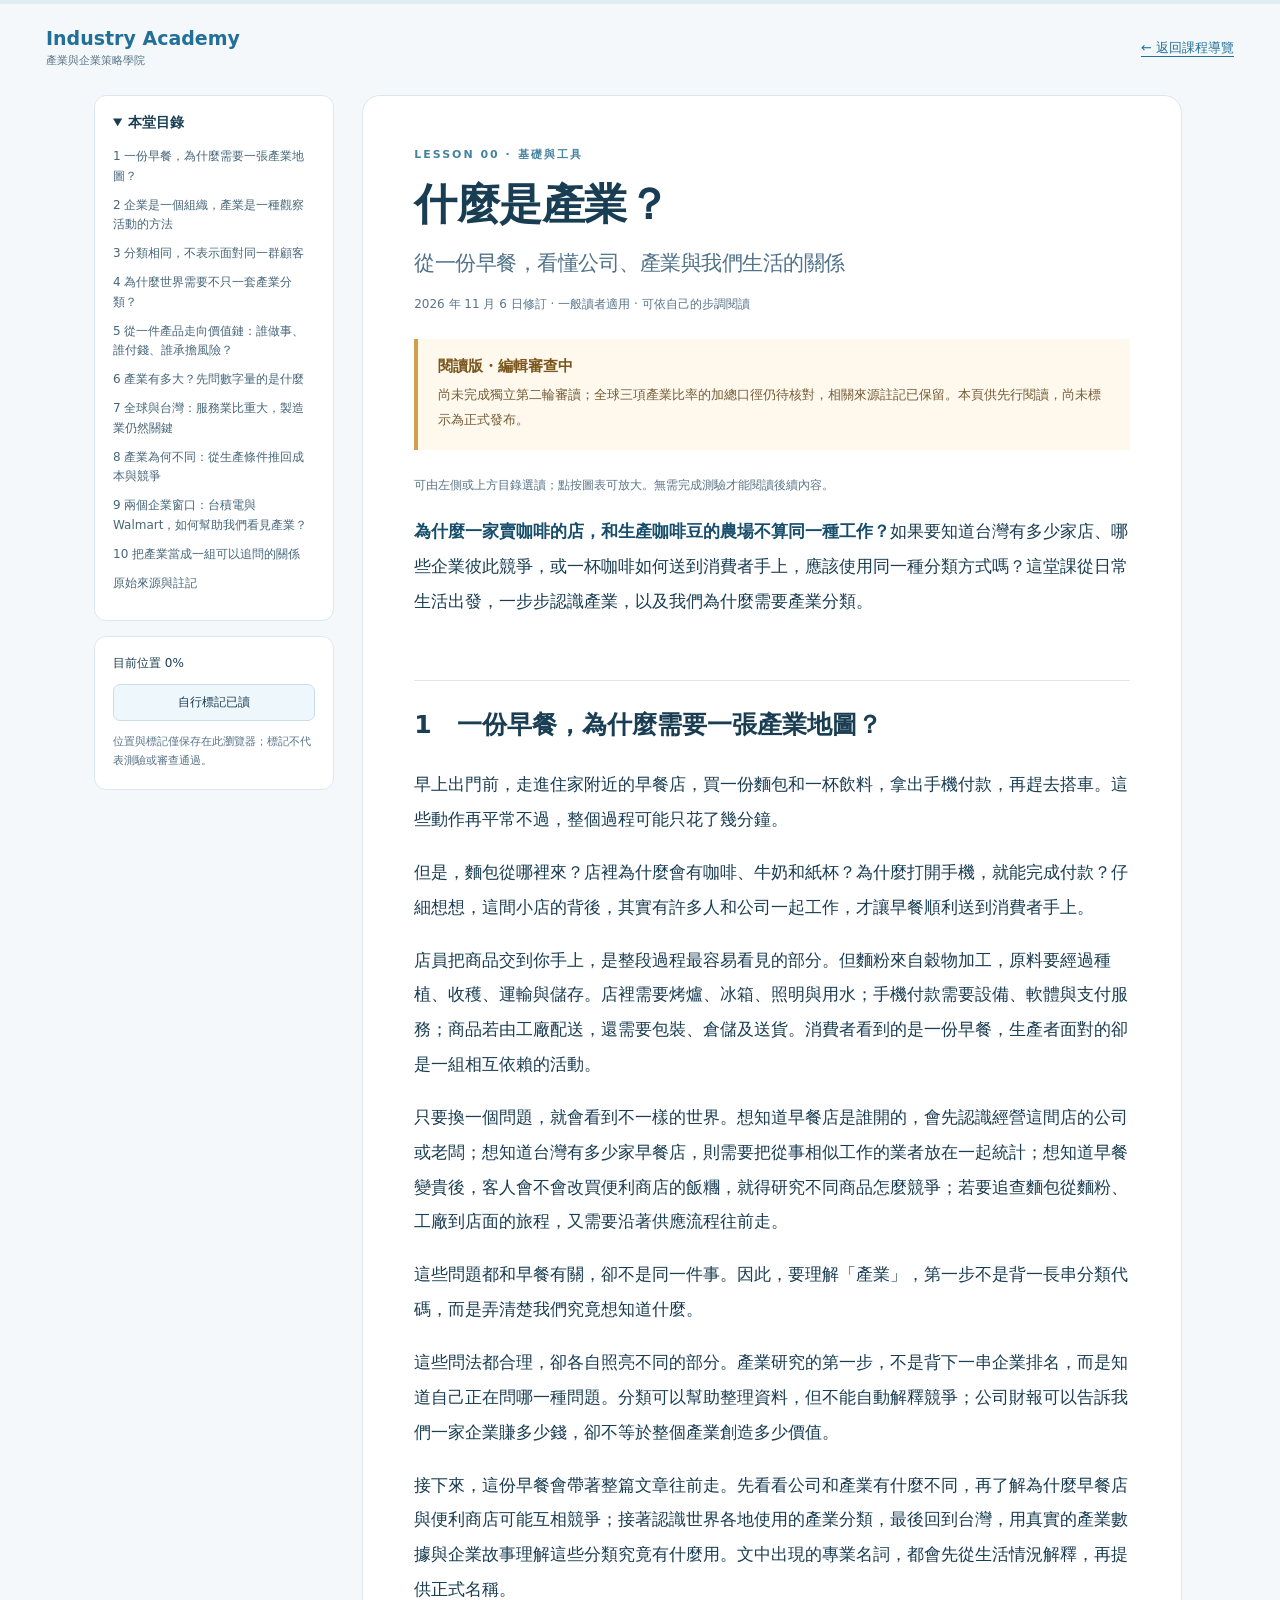
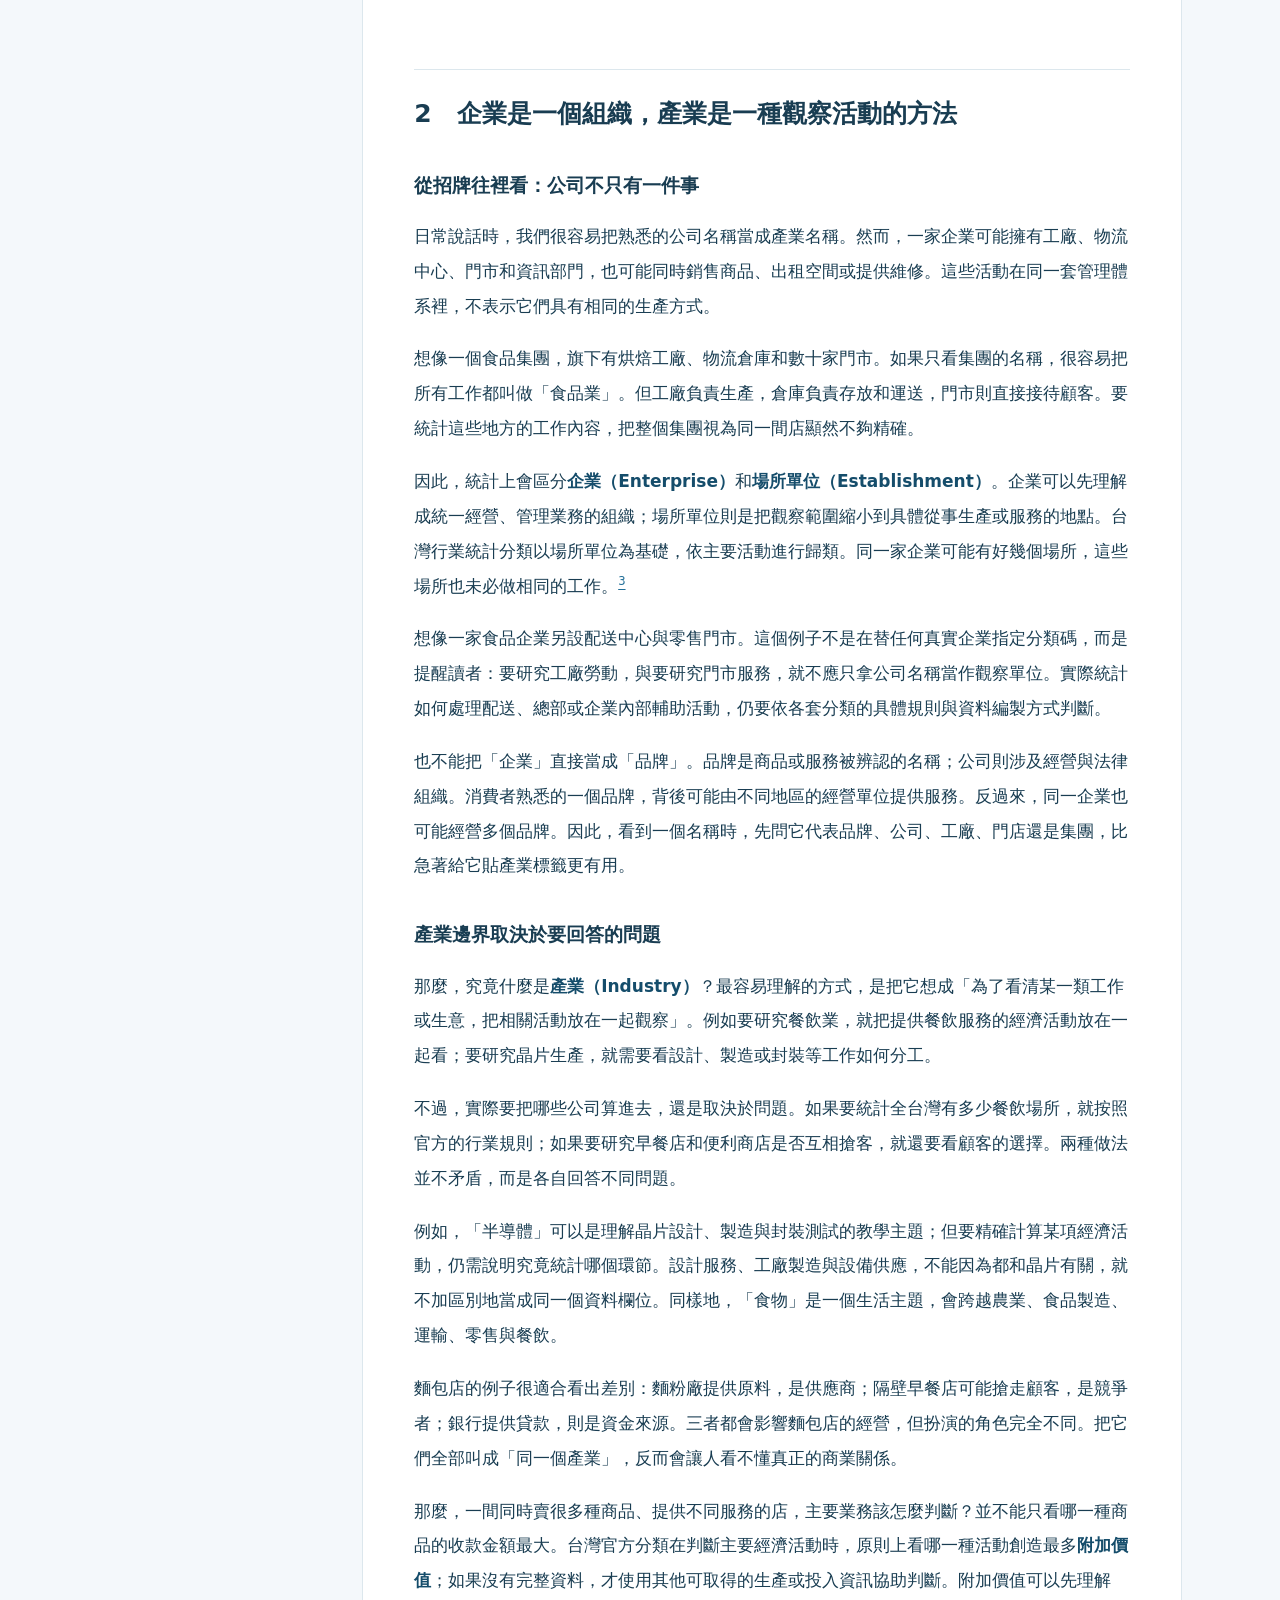
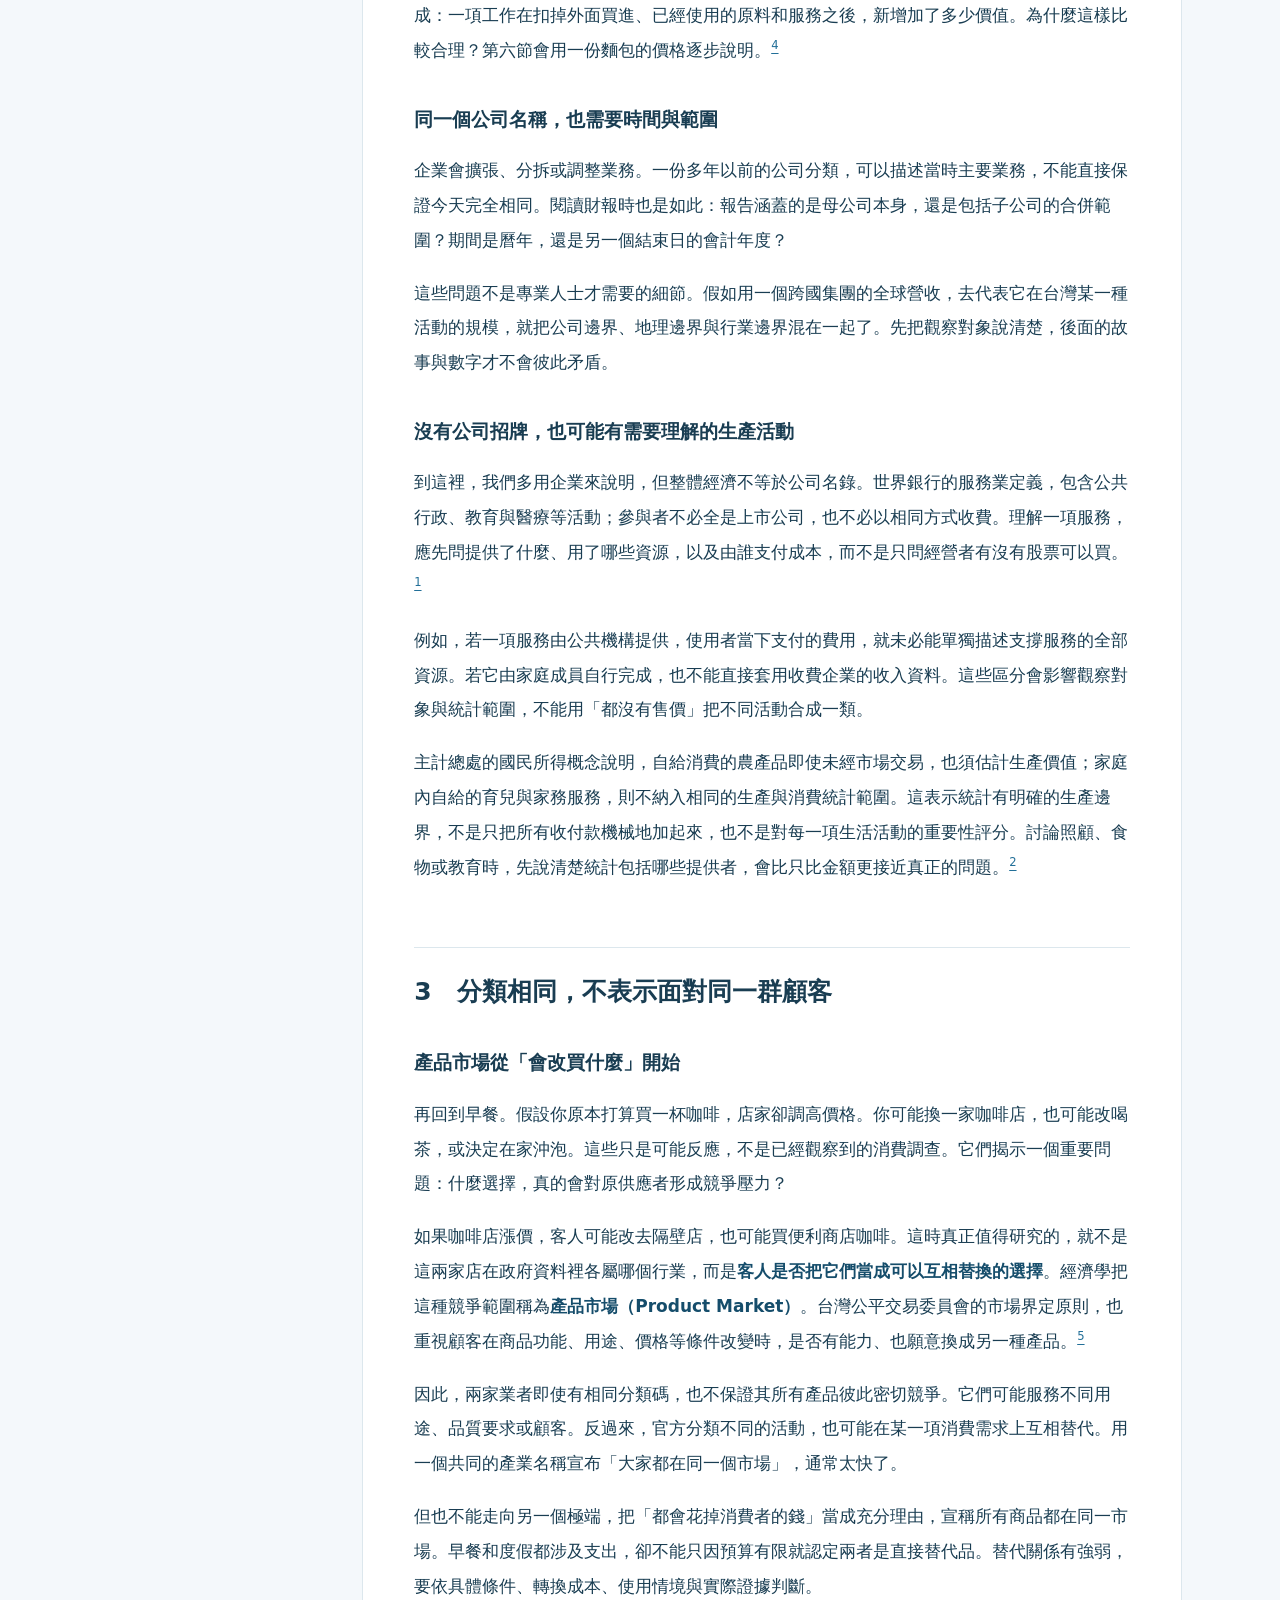
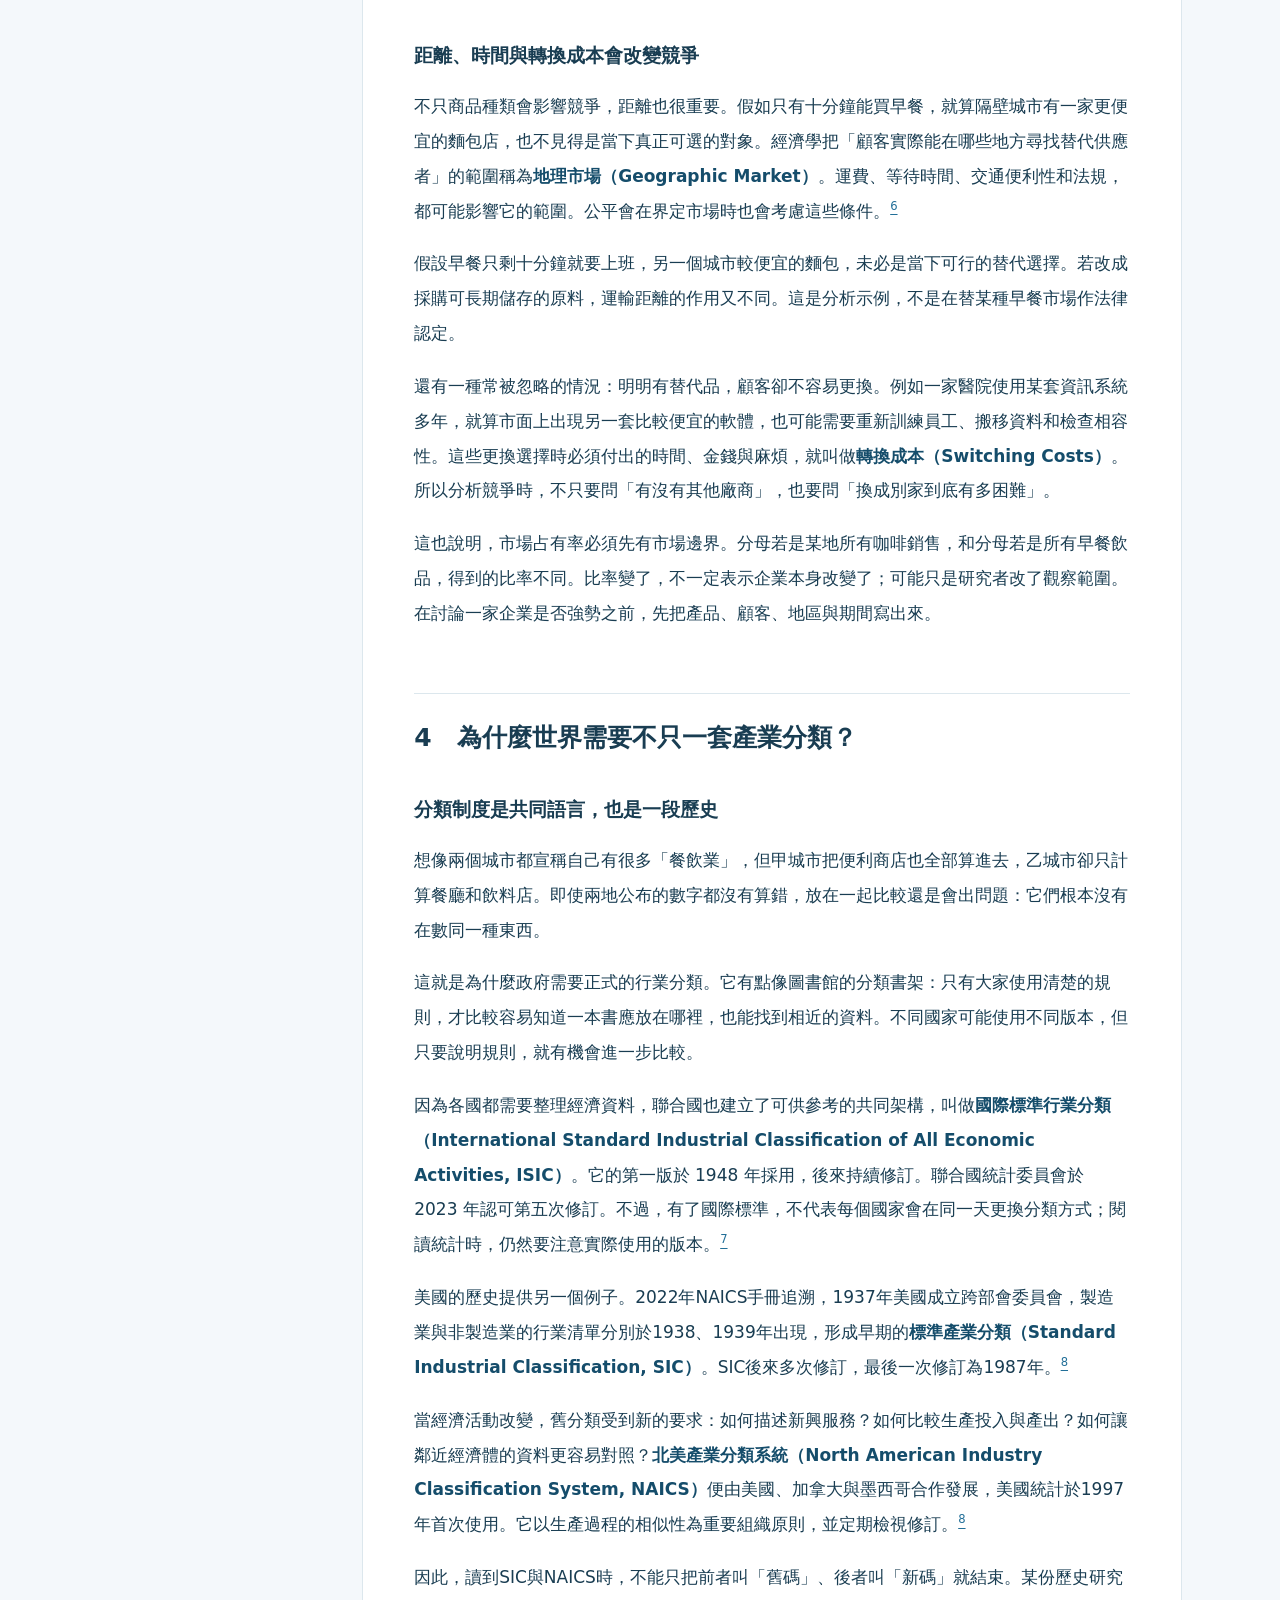
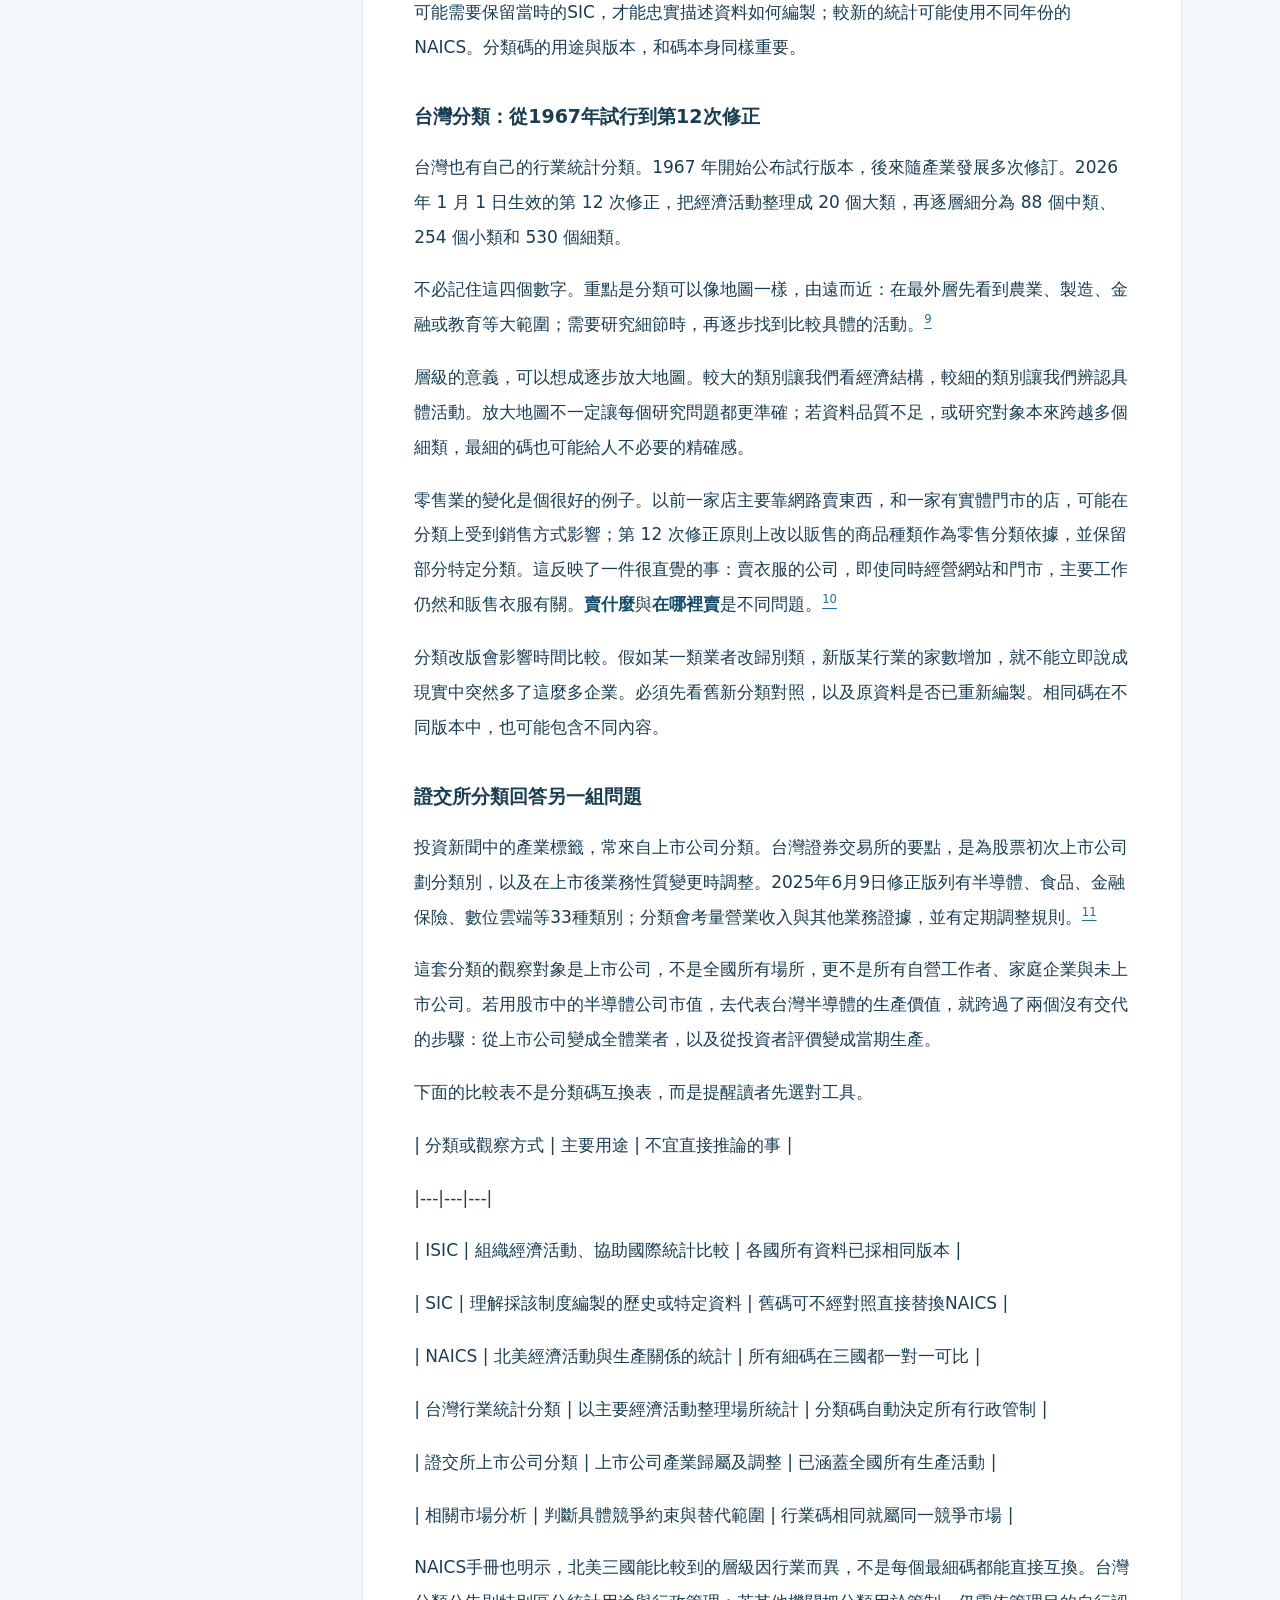
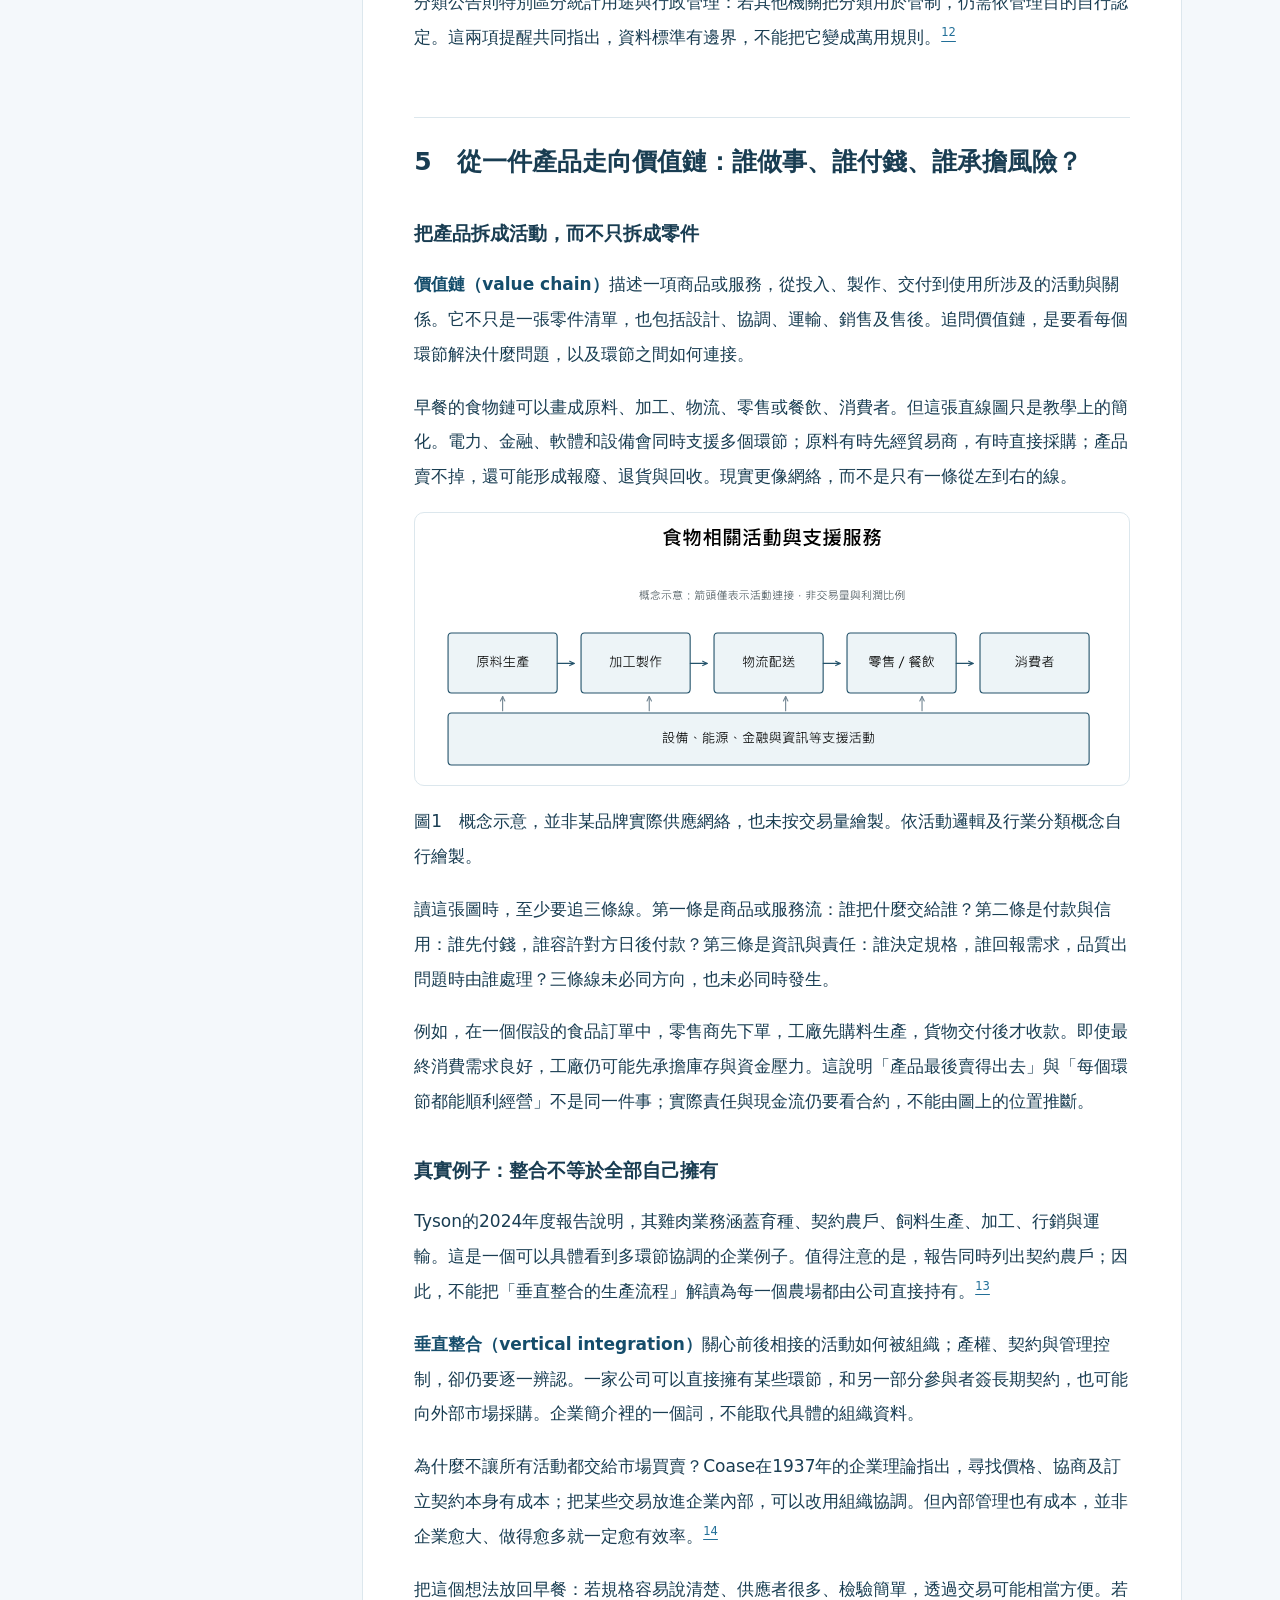
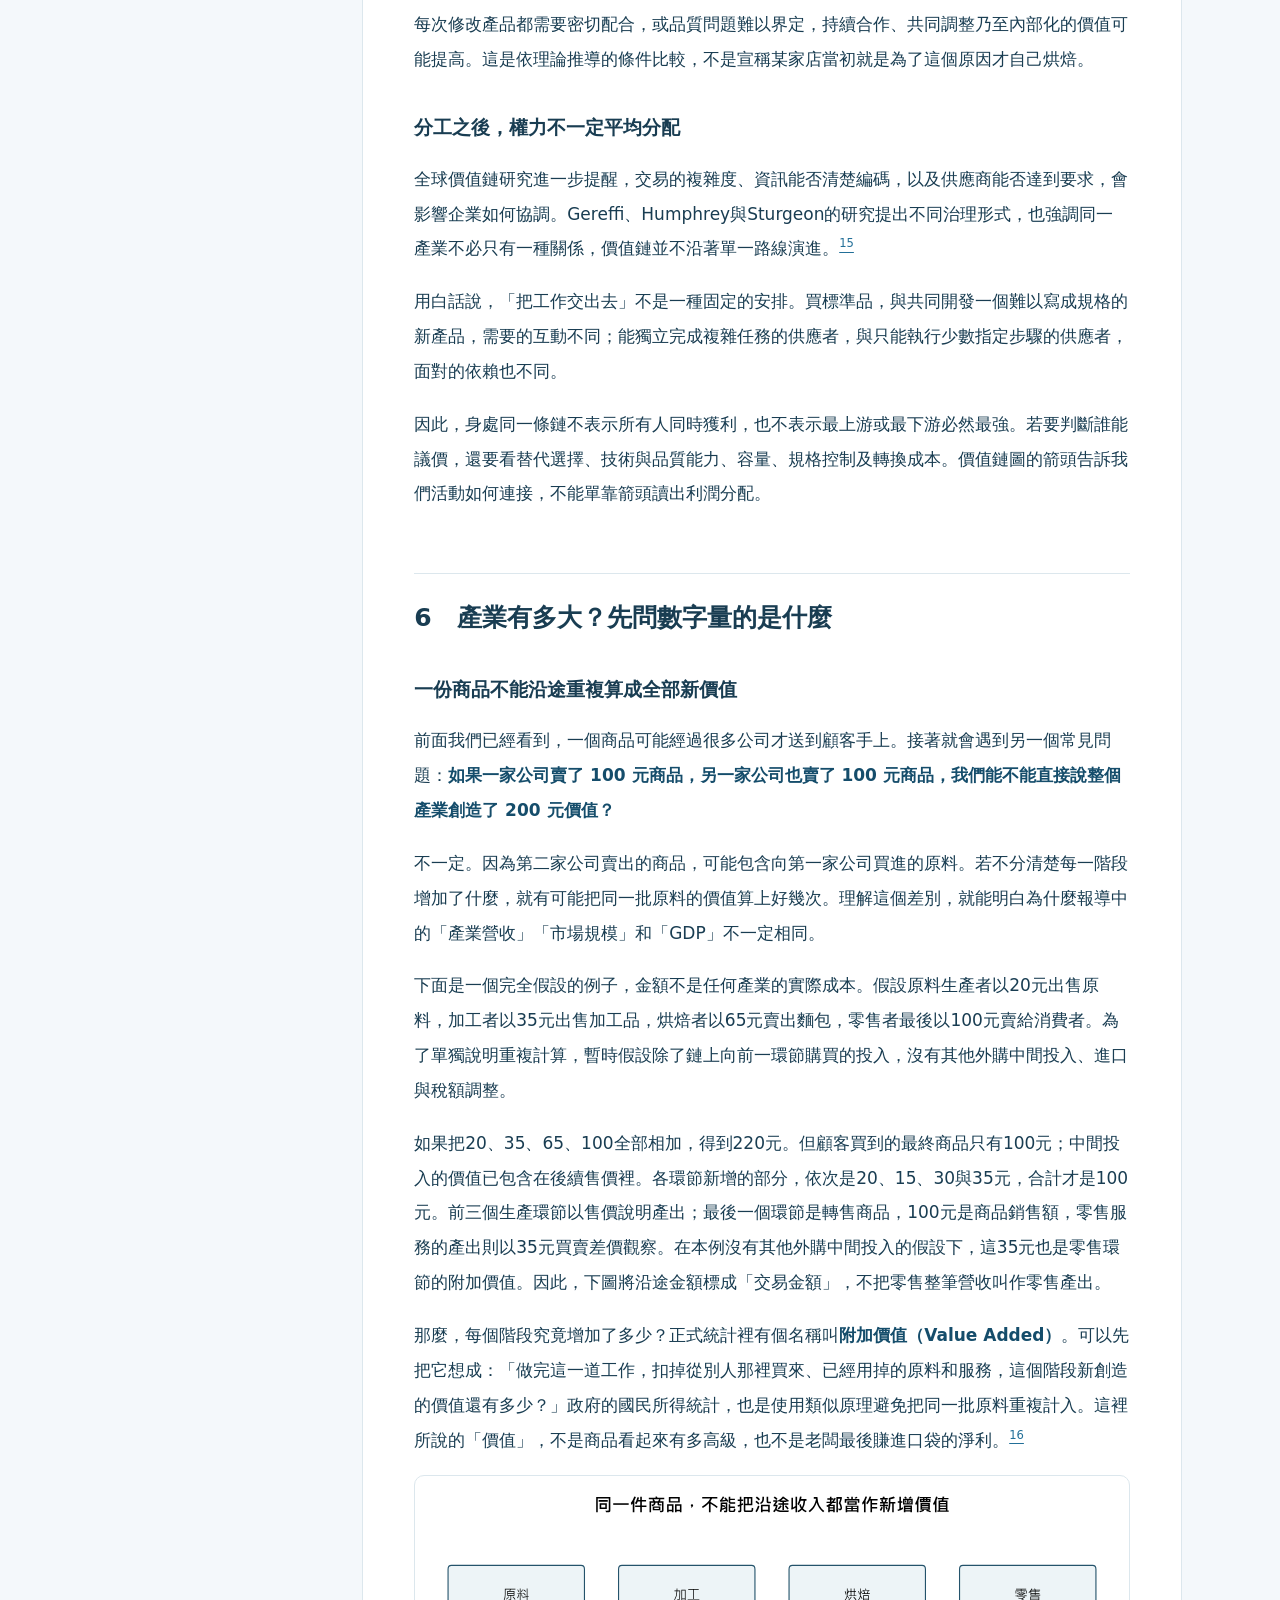
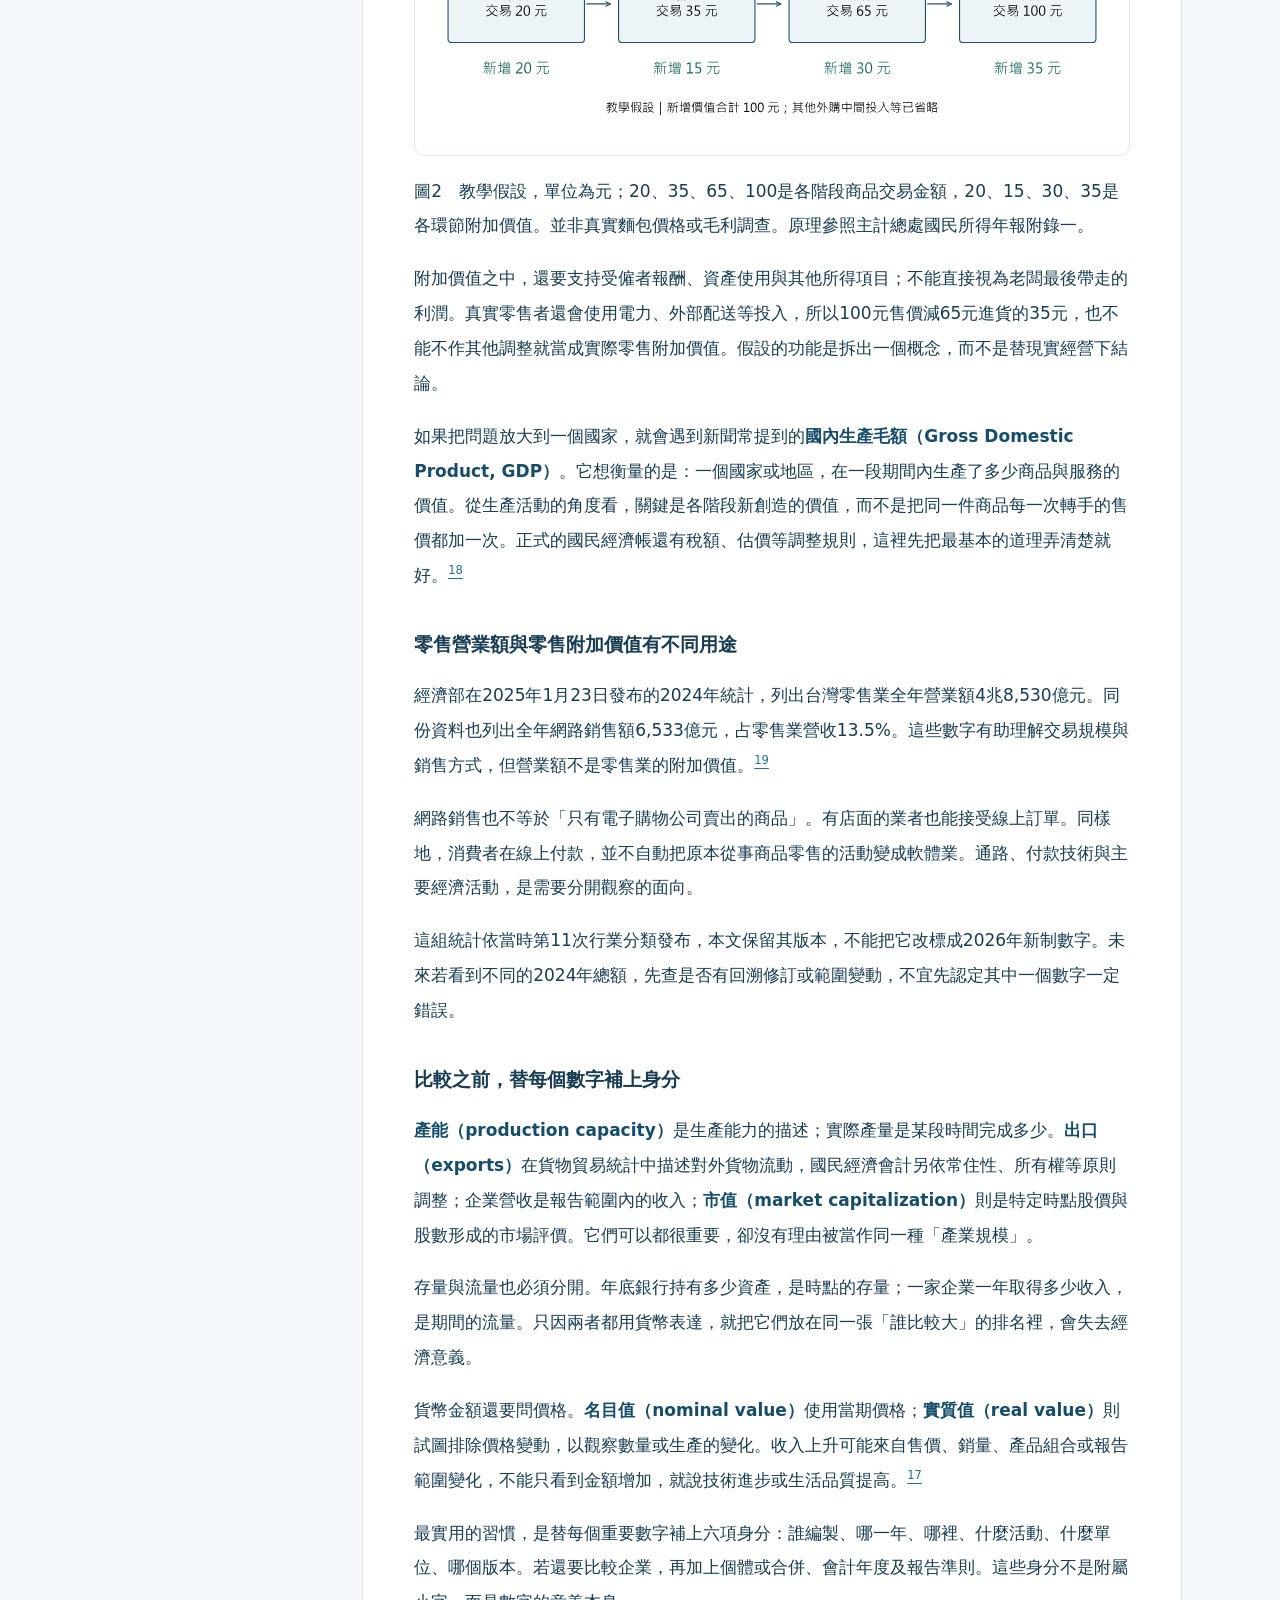
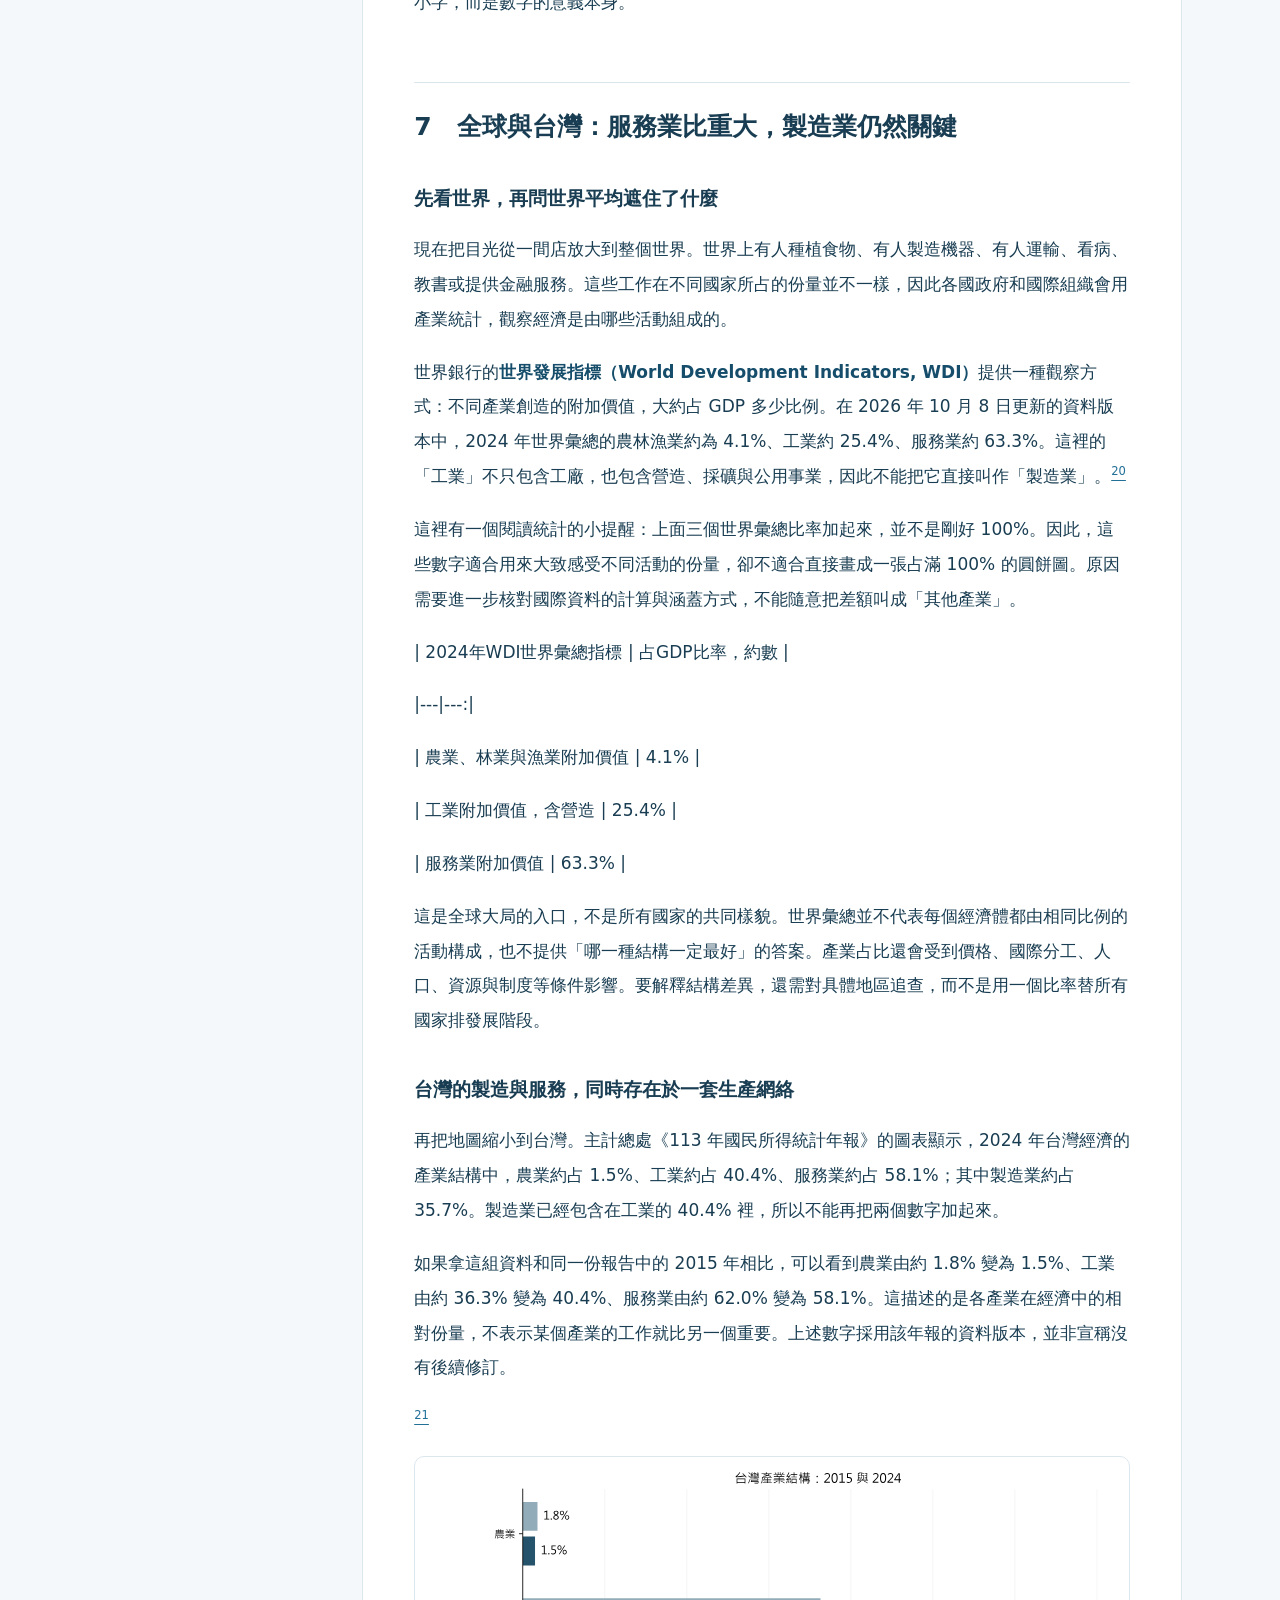
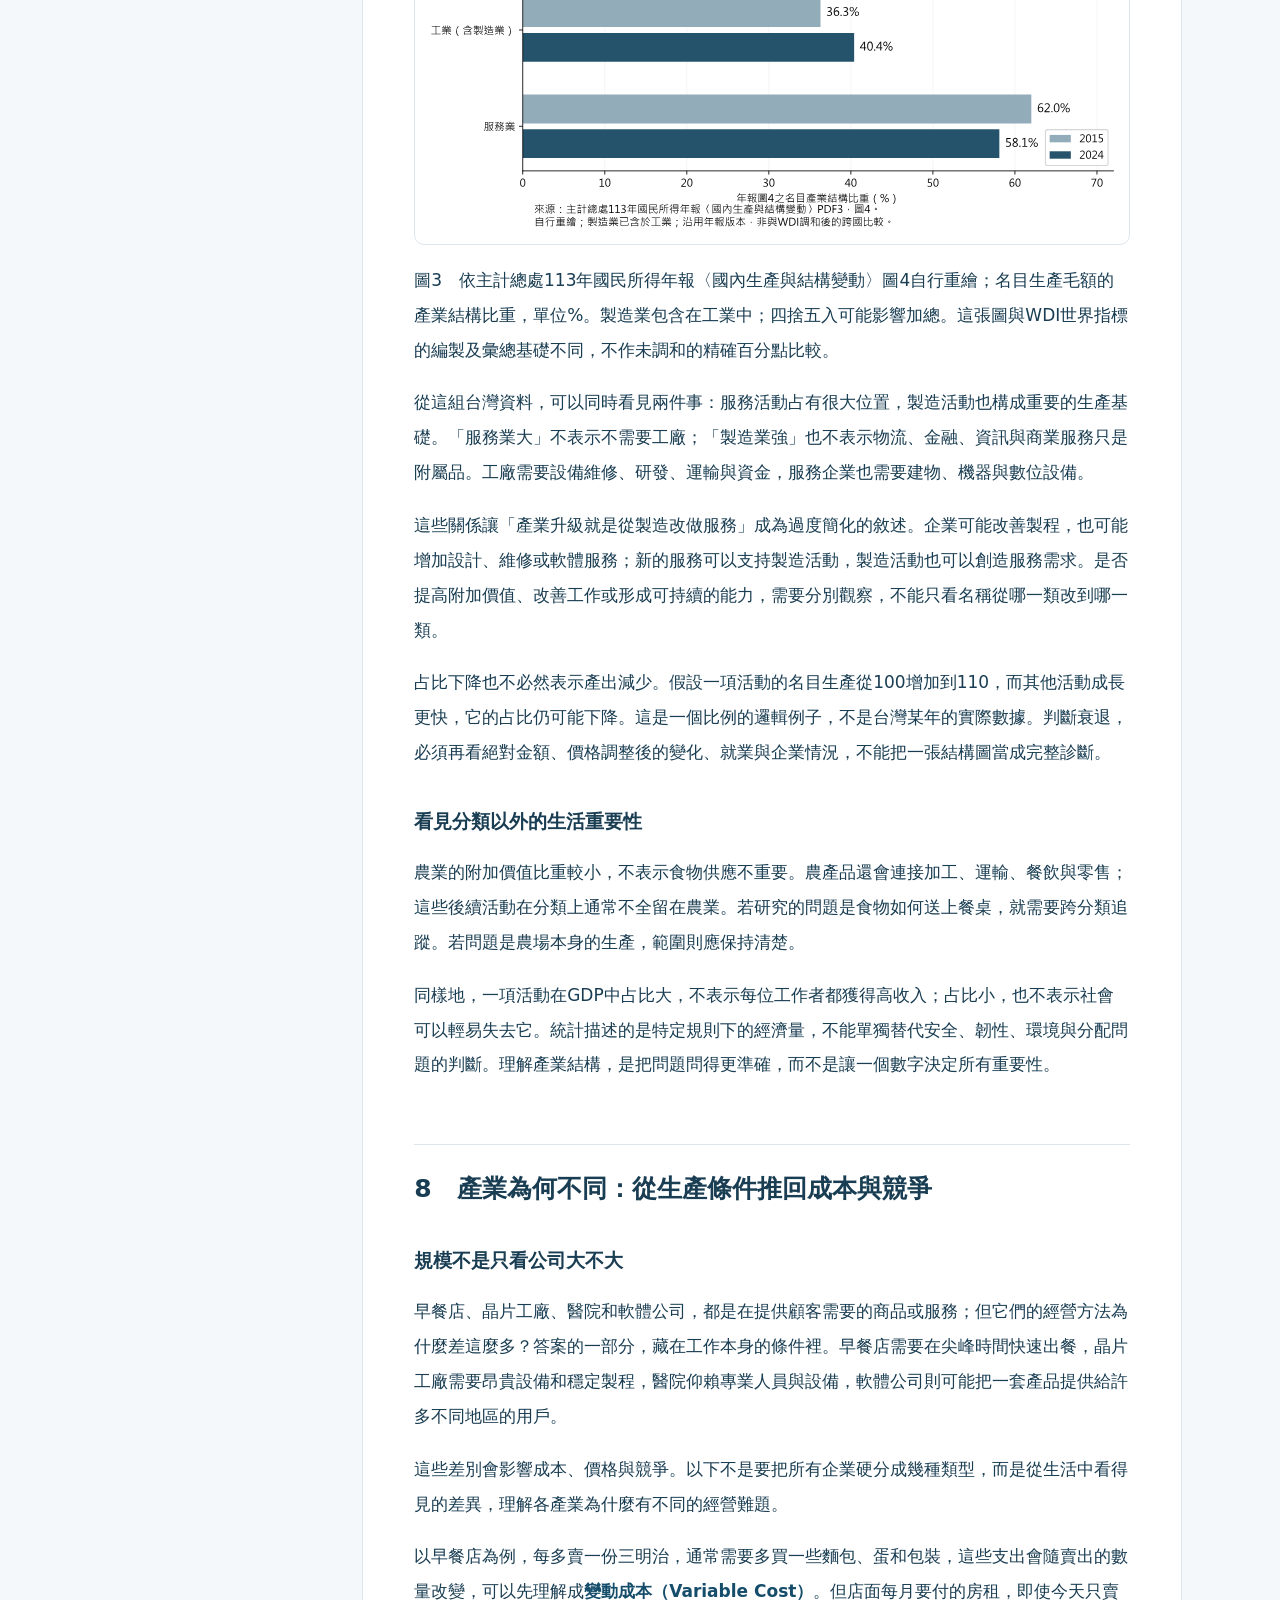
==== commit 73e4beeb: "Polish Lesson 00 economics and statistics sections for general-audience readability" ====
--- a/docs/lesson-00.html
+++ b/docs/lesson-00.html
@@ -107,14 +107,14 @@
 <p>因此，身處同一條鏈不表示所有人同時獲利，也不表示最上游或最下游必然最強。若要判斷誰能議價，還要看替代選擇、技術與品質能力、容量、規格控制及轉換成本。價值鏈圖的箭頭告訴我們活動如何連接，不能單靠箭頭讀出利潤分配。</p>
 <h2 id="6">6　產業有多大？先問數字量的是什麼</h2>
 <h3 id="_12">一份商品不能沿途重複算成全部新價值</h3>
-<p>一家店的收入很直覺：賣出商品，收到款項。但把所有企業的收入加總，並不能直接得到整個經濟新創造的價值，因為同一份原料可能在不同交易中反覆出現。</p>
+<p>前面我們已經看到，一個商品可能經過很多公司才送到顧客手上。接著就會遇到另一個常見問題：<strong>如果一家公司賣了 100 元商品，另一家公司也賣了 100 元商品，我們能不能直接說整個產業創造了 200 元價值？</strong></p><p>不一定。因為第二家公司賣出的商品，可能包含向第一家公司買進的原料。若不分清楚每一階段增加了什麼，就有可能把同一批原料的價值算上好幾次。理解這個差別，就能明白為什麼報導中的「產業營收」「市場規模」和「GDP」不一定相同。</p>
 <p>下面是一個完全假設的例子，金額不是任何產業的實際成本。假設原料生產者以20元出售原料，加工者以35元出售加工品，烘焙者以65元賣出麵包，零售者最後以100元賣給消費者。為了單獨說明重複計算，暫時假設除了鏈上向前一環節購買的投入，沒有其他外購中間投入、進口與稅額調整。</p>
 <p>如果把20、35、65、100全部相加，得到220元。但顧客買到的最終商品只有100元；中間投入的價值已包含在後續售價裡。各環節新增的部分，依次是20、15、30與35元，合計才是100元。前三個生產環節以售價說明產出；最後一個環節是轉售商品，100元是商品銷售額，零售服務的產出則以35元買賣差價觀察。在本例沒有其他外購中間投入的假設下，這35元也是零售環節的附加價值。因此，下圖將沿途金額標成「交易金額」，不把零售整筆營收叫作零售產出。</p>
-<p><strong>附加價值（value added）</strong>就是產出價值減去中間消費。主計總處的國民所得基本概念，以棉紗加工成棉布解釋同樣的道理：投入原料的價值不能全部當成本環節新創造的價值。這裡的「附加」不是廣告上的高級感，也不是公司淨利，而是會計上的生產貢獻。<sup id="fnref:valueadded"><a class="footnote-ref" href="#fn:valueadded">16</a></sup></p>
+<p>那麼，每個階段究竟增加了多少？正式統計裡有個名稱叫<strong>附加價值（Value Added）</strong>。可以先把它想成：「做完這一道工作，扣掉從別人那裡買來、已經用掉的原料和服務，這個階段新創造的價值還有多少？」政府的國民所得統計，也是使用類似原理避免把同一批原料重複計入。這裡所說的「價值」，不是商品看起來有多高級，也不是老闆最後賺進口袋的淨利。<sup id="fnref:valueadded"><a class="footnote-ref" href="#fn:valueadded">16</a></sup></p>
 <p><button aria-label="放大圖2：假設四環節交易金額與新增價值" class="figure-expand" type="button"><img alt="假設四環節交易金額與新增價值" decoding="async" loading="lazy" src="assets/lesson-00/value-added.svg"/></button></p>
 <p>圖2　教學假設，單位為元；20、35、65、100是各階段商品交易金額，20、15、30、35是各環節附加價值。並非真實麵包價格或毛利調查。原理參照主計總處國民所得年報附錄一。</p>
 <p>附加價值之中，還要支持受僱者報酬、資產使用與其他所得項目；不能直接視為老闆最後帶走的利潤。真實零售者還會使用電力、外部配送等投入，所以100元售價減65元進貨的35元，也不能不作其他調整就當成實際零售附加價值。假設的功能是拆出一個概念，而不是替現實經營下結論。</p>
-<p><strong>國內生產毛額（Gross Domestic Product, GDP）</strong>描述一段期間內經濟領域的生產成果。由生產面理解時，關鍵是各活動新增的價值，而不是把每次商品轉手的金額全算一次；完整帳表還需依編製規則處理估價、稅額與統計差異。<strong>國民經濟會計制度（System of National Accounts, SNA）</strong>則提供生產、所得與支出相互連接的架構。<sup id="fnref:accounts"><a class="footnote-ref" href="#fn:accounts">18</a></sup></p>
+<p>如果把問題放大到一個國家，就會遇到新聞常提到的<strong>國內生產毛額（Gross Domestic Product, GDP）</strong>。它想衡量的是：一個國家或地區，在一段期間內生產了多少商品與服務的價值。從生產活動的角度看，關鍵是各階段新創造的價值，而不是把同一件商品每一次轉手的售價都加一次。正式的國民經濟帳還有稅額、估價等調整規則，這裡先把最基本的道理弄清楚就好。<sup id="fnref:accounts"><a class="footnote-ref" href="#fn:accounts">18</a></sup></p>
 <h3 id="_13">零售營業額與零售附加價值有不同用途</h3>
 <p>經濟部在2025年1月23日發布的2024年統計，列出台灣零售業全年營業額4兆8,530億元。同份資料也列出全年網路銷售額6,533億元，占零售業營收13.5%。這些數字有助理解交易規模與銷售方式，但營業額不是零售業的附加價值。<sup id="fnref:retaildata"><a class="footnote-ref" href="#fn:retaildata">19</a></sup></p>
 <p>網路銷售也不等於「只有電子購物公司賣出的商品」。有店面的業者也能接受線上訂單。同樣地，消費者在線上付款，並不自動把原本從事商品零售的活動變成軟體業。通路、付款技術與主要經濟活動，是需要分開觀察的面向。</p>
@@ -126,8 +126,8 @@
 <p>最實用的習慣，是替每個重要數字補上六項身分：誰編製、哪一年、哪裡、什麼活動、什麼單位、哪個版本。若還要比較企業，再加上個體或合併、會計年度及報告準則。這些身分不是附屬小字，而是數字的意義本身。</p>
 <h2 id="7">7　全球與台灣：服務業比重大，製造業仍然關鍵</h2>
 <h3 id="_15">先看世界，再問世界平均遮住了什麼</h3>
-<p>世界銀行的世界發展指標（World Development Indicators, WDI），提供按活動區分的附加價值占GDP比率。在2026年10月8日更新版本中，2024年世界彙總的農林漁業約為4.1%、工業約25.4%、服務業約63.3%。這裡的工業包括營造，也包括製造、採礦及公用事業，不能把25.4%直接改稱製造業比重。<sup id="fnref:wdi"><a class="footnote-ref" href="#fn:wdi">20</a></sup></p>
-<p>這三個世界彙總指標加起來並不是100%。不要為了畫出完整圓餅，就把剩餘部分命名成一個未被來源定義的「其他產業」，也不要自行把三者重新正規化。國際資料有不同估價、編製與涵蓋問題，世界彙總還需要處理各經濟體資料。本課保留原指標，使用分開的數值表，而不把它包裝成已完整調和的世界帳表。</p>
+<p>現在把目光從一間店放大到整個世界。世界上有人種植食物、有人製造機器、有人運輸、看病、教書或提供金融服務。這些工作在不同國家所占的份量並不一樣，因此各國政府和國際組織會用產業統計，觀察經濟是由哪些活動組成的。</p><p>世界銀行的<strong>世界發展指標（World Development Indicators, WDI）</strong>提供一種觀察方式：不同產業創造的附加價值，大約占 GDP 多少比例。在 2026 年 10 月 8 日更新的資料版本中，2024 年世界彙總的農林漁業約為 4.1%、工業約 25.4%、服務業約 63.3%。這裡的「工業」不只包含工廠，也包含營造、採礦與公用事業，因此不能把它直接叫作「製造業」。<sup id="fnref:wdi"><a class="footnote-ref" href="#fn:wdi">20</a></sup></p>
+<p>這裡有一個閱讀統計的小提醒：上面三個世界彙總比率加起來，並不是剛好 100%。因此，這些數字適合用來大致感受不同活動的份量，卻不適合直接畫成一張占滿 100% 的圓餅圖。原因需要進一步核對國際資料的計算與涵蓋方式，不能隨意把差額叫成「其他產業」。</p>
 <p>| 2024年WDI世界彙總指標 | 占GDP比率，約數 |</p>
 <p>|---|---:|</p>
 <p>| 農業、林業與漁業附加價值 | 4.1% |</p>
@@ -135,7 +135,7 @@
 <p>| 服務業附加價值 | 63.3% |</p>
 <p>這是全球大局的入口，不是所有國家的共同樣貌。世界彙總並不代表每個經濟體都由相同比例的活動構成，也不提供「哪一種結構一定最好」的答案。產業占比還會受到價格、國際分工、人口、資源與制度等條件影響。要解釋結構差異，還需對具體地區追查，而不是用一個比率替所有國家排發展階段。</p>
 <h3 id="_16">台灣的製造與服務，同時存在於一套生產網絡</h3>
-<p>主計總處《113年國民所得統計年報》的產業結構圖，列出2024年農業1.5%、工業40.4%、服務業58.1%；其中製造業35.7%，是工業的一部分，不能再與工業相加。同一份圖表中的2015年比重，分別為農業1.8%、工業36.3%、服務業62.0%。本文沿用該年報版本與圖表定義，不冒稱後續修訂後的最新值。<sup id="fnref:twstructure"><a class="footnote-ref" href="#fn:twstructure">21</a></sup></p>
+<p>再把地圖縮小到台灣。主計總處《113 年國民所得統計年報》的圖表顯示，2024 年台灣經濟的產業結構中，農業約占 1.5%、工業約占 40.4%、服務業約占 58.1%；其中製造業約占 35.7%。製造業已經包含在工業的 40.4% 裡，所以不能再把兩個數字加起來。</p><p>如果拿這組資料和同一份報告中的 2015 年相比，可以看到農業由約 1.8% 變為 1.5%、工業由約 36.3% 變為 40.4%、服務業由約 62.0% 變為 58.1%。這描述的是各產業在經濟中的相對份量，不表示某個產業的工作就比另一個重要。上述數字採用該年報的資料版本，並非宣稱沒有後續修訂。</p><sup id="fnref:twstructure"><a class="footnote-ref" href="#fn:twstructure">21</a></sup></p>
 <p><button aria-label="放大圖3：台灣2015與2024年產業結構比重" class="figure-expand" type="button"><img alt="台灣2015與2024年產業結構比重" decoding="async" loading="lazy" src="assets/lesson-00/taiwan-structure.svg"/></button></p>
 <p>圖3　依主計總處113年國民所得年報〈國內生產與結構變動〉圖4自行重繪；名目生產毛額的產業結構比重，單位%。製造業包含在工業中；四捨五入可能影響加總。這張圖與WDI世界指標的編製及彙總基礎不同，不作未調和的精確百分點比較。</p>
 <p>從這組台灣資料，可以同時看見兩件事：服務活動占有很大位置，製造活動也構成重要的生產基礎。「服務業大」不表示不需要工廠；「製造業強」也不表示物流、金融、資訊與商業服務只是附屬品。工廠需要設備維修、研發、運輸與資金，服務企業也需要建物、機器與數位設備。</p>
@@ -146,8 +146,8 @@
 <p>同樣地，一項活動在GDP中占比大，不表示每位工作者都獲得高收入；占比小，也不表示社會可以輕易失去它。統計描述的是特定規則下的經濟量，不能單獨替代安全、韌性、環境與分配問題的判斷。理解產業結構，是把問題問得更準確，而不是讓一個數字決定所有重要性。</p>
 <h2 id="8">8　產業為何不同：從生產條件推回成本與競爭</h2>
 <h3 id="_18">規模不是只看公司大不大</h3>
-<p>不同活動需要不同的投入與時間。有些工作依賴設備，有些依賴專業人力；有些可以先做成庫存，有些需要顧客到場；有些產品可以遠距交付，有些需要在地設施。這些條件會改變成本與經營方式。以下是有條件的分析例子，不是把每一種產業永久分成兩類。</p>
-<p><strong>固定成本（fixed cost）</strong>是在指定期間與產量範圍內，不隨產出直接同比變動的成本；<strong>變動成本（variable cost）</strong>則會隨生產活動改變。時間範圍很重要：短期租約可能暫時固定，較長期間卻可以重新選址或調整規模；同一項支出不能不看條件就永遠稱為固定。</p>
+<p>早餐店、晶片工廠、醫院和軟體公司，都是在提供顧客需要的商品或服務；但它們的經營方法為什麼差這麼多？答案的一部分，藏在工作本身的條件裡。早餐店需要在尖峰時間快速出餐，晶片工廠需要昂貴設備和穩定製程，醫院仰賴專業人員與設備，軟體公司則可能把一套產品提供給許多不同地區的用戶。</p><p>這些差別會影響成本、價格與競爭。以下不是要把所有企業硬分成幾種類型，而是從生活中看得見的差異，理解各產業為什麼有不同的經營難題。</p>
+<p>以早餐店為例，每多賣一份三明治，通常需要多買一些麵包、蛋和包裝，這些支出會隨賣出的數量改變，可以先理解成<strong>變動成本（Variable Cost）</strong>。但店面每月要付的房租，即使今天只賣出十份早餐，短期內通常也不會直接跟著降到十分之一，這類支出可以先理解成<strong>固定成本（Fixed Cost）</strong>。</p><p>這不是說房租永遠不能改變。租約到期、搬店或擴大營業時，房租也可能不同。固定與變動，是要放在特定時間和營業範圍裡理解的概念。</p>
 <p>假設一套設備在安全及品質條件相同時，可以把初期投入分攤到更多合格產品，平均成本便可能下降。<strong>規模經濟（economies of scale）</strong>指的就是規模擴大可能降低平均成本的關係，而不是「大公司必然賺錢」。若訂單不足、管理複雜、運輸距離拉長或設備閒置，擴大規模也可能增加負擔。</p>
 <p>對餐飲或醫療等需要特定時段交付的服務而言，沒有使用的時段通常不能像一箱包裝商品那樣留到隔天出售；但這也不代表所有服務都不能儲存或重複交付。軟體、預錄內容與某些資料服務具有不同的交付條件。分析時應說明哪個環節、哪種服務，而不是只用「服務業」三個字推論成本。</p>
 <p>農業也不能只用「靠天吃飯」概括。不同作物、養殖或畜牧活動，對生長週期、環境控制與投入的依賴不同。若生產需要生物成長時間，增加投入通常不能讓所有產品立刻提前成熟；若設施可以改善環境條件，也不表示自然風險全部消失。這些是理解生產限制的方向，具體效果仍需各產業資料。</p>
@@ -171,7 +171,7 @@
 <h3 id="walmart">Walmart：門店形式改變，也改變活動的組合</h3>
 <p>再把目光從晶片工廠轉到超市。美國零售企業 Walmart 的故事，可以幫助理解另一種產業變化：一家公司不一定只靠開更多相同的店成長，也可能改變賣什麼、如何服務顧客，以及到哪些地方經營。</p><p>根據 Walmart 的官方歷史資料，第一家門市於 1962 年在美國阿肯色州 Rogers 開幕。1983 年，公司開設 Sam’s Club，發展會員制的大型賣場；1988 年推出 Supercenter，把一般商品和更完整的食品雜貨採買結合；1991 年則透過與 Cifra 合作，開始進入墨西哥市場。幾十年來，店面的形式、商品種類和經營地區都在改變。<sup id="fnref:walmart"><a class="footnote-ref" href="#fn:walmart">26</a></sup></p>
 <p>這裡最值得學習的，不是把年份背起來，而是辨認問題怎麼變了。綜合商品與食品放在同一個購物場所，可能讓顧客一次完成更多採買；也會讓經營者面對不同商品的補貨、保存與需求條件。這是活動組合所帶出的分析問題，不是已證明某一事件造成營收成長的因果估計。</p>
-<p>Walmart的2024年度報告，涵蓋截至2024年1月31日的會計年度，列出總營收648,125百萬美元、淨銷售642,637百萬美元。兩者不同，是因為總營收還包含會員及其他收益。報告同頁列出營業利益27,012百萬美元。這三個數字分別回答收入範圍與經營結果，不能互相替代。<sup id="fnref:walmartfinancial"><a class="footnote-ref" href="#fn:walmartfinancial">27</a></sup></p>
+<p>Walmart 的 2024 年度報告（會計年度截至 2024 年 1 月 31 日）還提供另一個值得注意的例子。報告中的總營收是 6,481.25 億美元，淨銷售額是 6,426.37 億美元，而營業利益為 270.12 億美元。為什麼有三個不同的數字？因為<strong>總營收</strong>除了商品銷售，還包括會員及其他收入；<strong>淨銷售額</strong>著重銷售商品的收入；<strong>營業利益</strong>則是營運收入扣除相關成本費用後的結果。即使都出現在同一張年報裡，它們回答的問題也不相同。<sup id="fnref:walmartfinancial"><a class="footnote-ref" href="#fn:walmartfinancial">27</a></sup></p>
 <p>也不能拿這個全球企業的營收，直接和台灣零售業的附加價值比較。前者是企業合併報告的收入，後者是特定經濟領域活動的新增價值；地理、期間、幣別與會計概念也不同。先前的分類、邊界與統計概念，在這裡連成了同一個閱讀動作。</p>
 <p>這兩個企業案例刻意呈現不同的活動：一個是製造分工，一個是零售交付。它們都提醒我們，企業故事有用，是因為故事能打開產業問題；不是因為一家著名公司的經歷足以代表所有供應商、新進者與退出者。理解產業，還要持續追問那些沒有出現在成功故事中的參與者。</p>
 <h2 id="10">10　把產業當成一組可以追問的關係</h2>
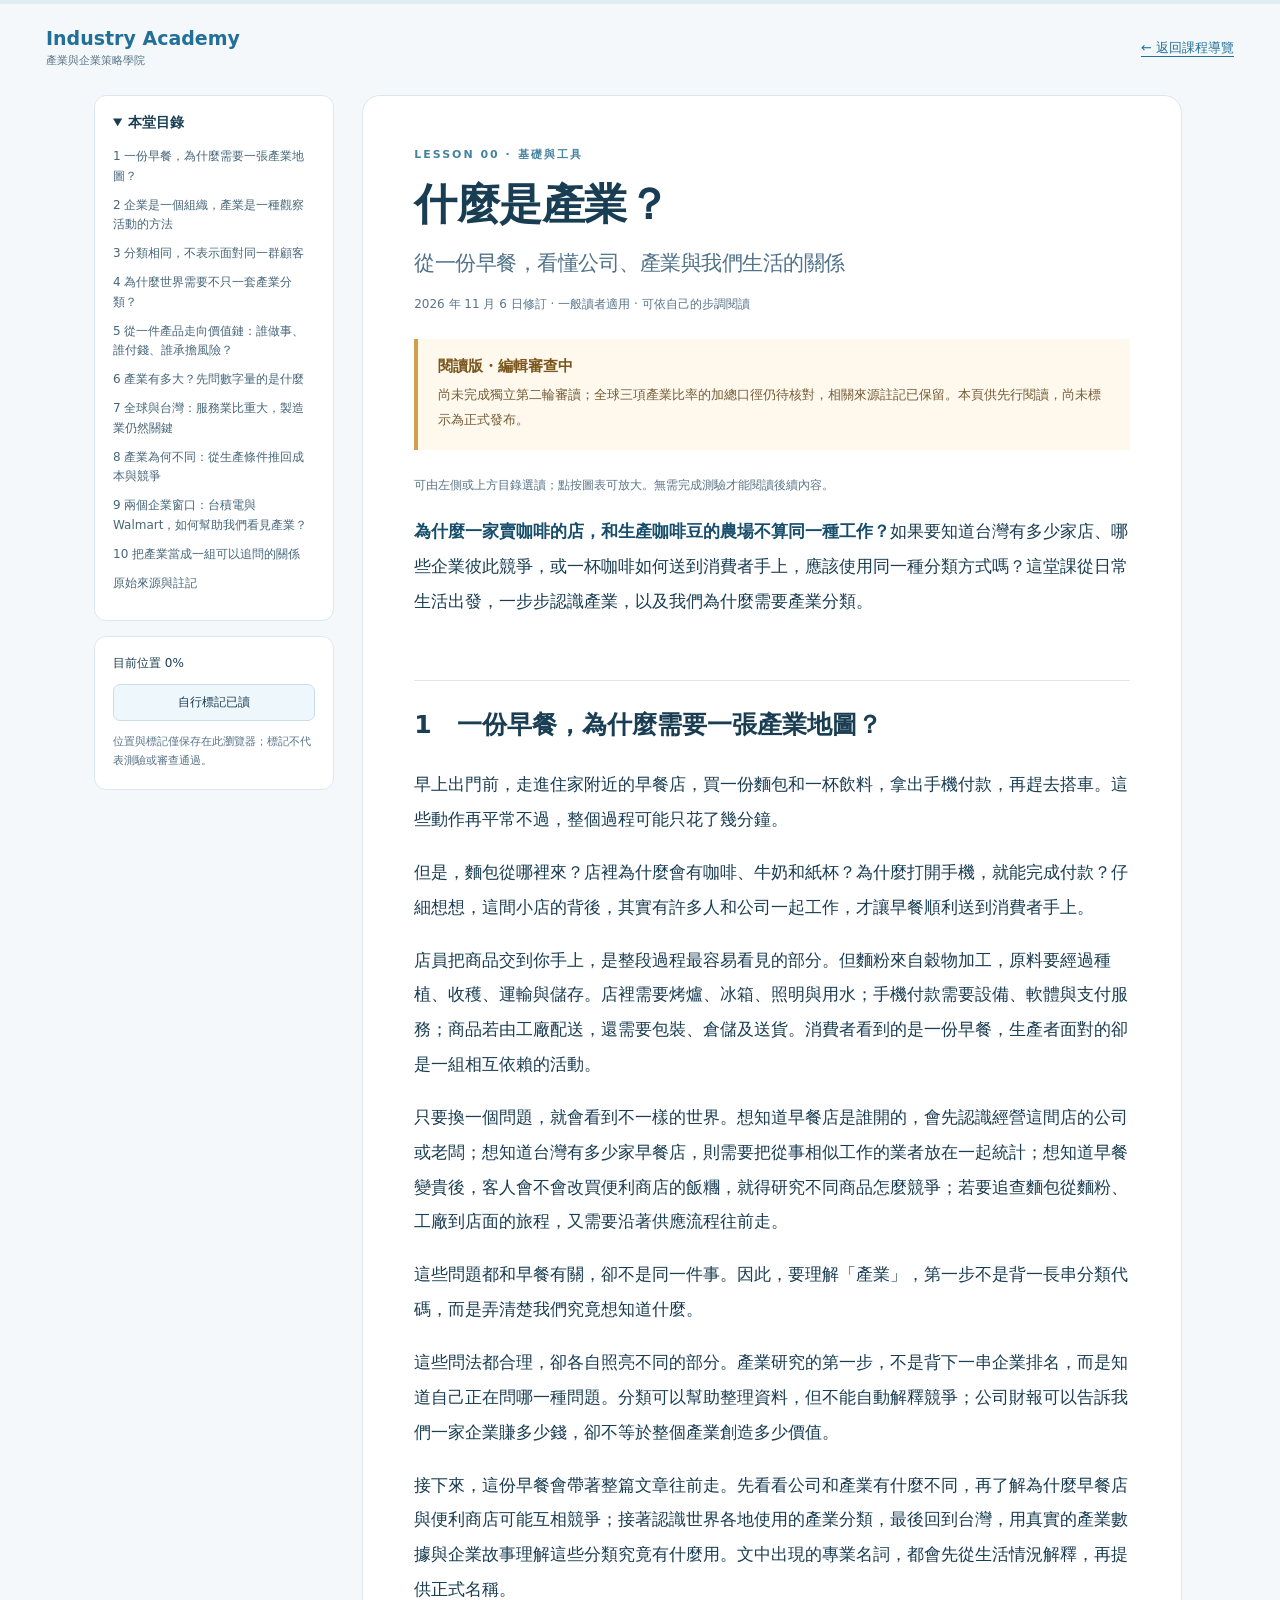
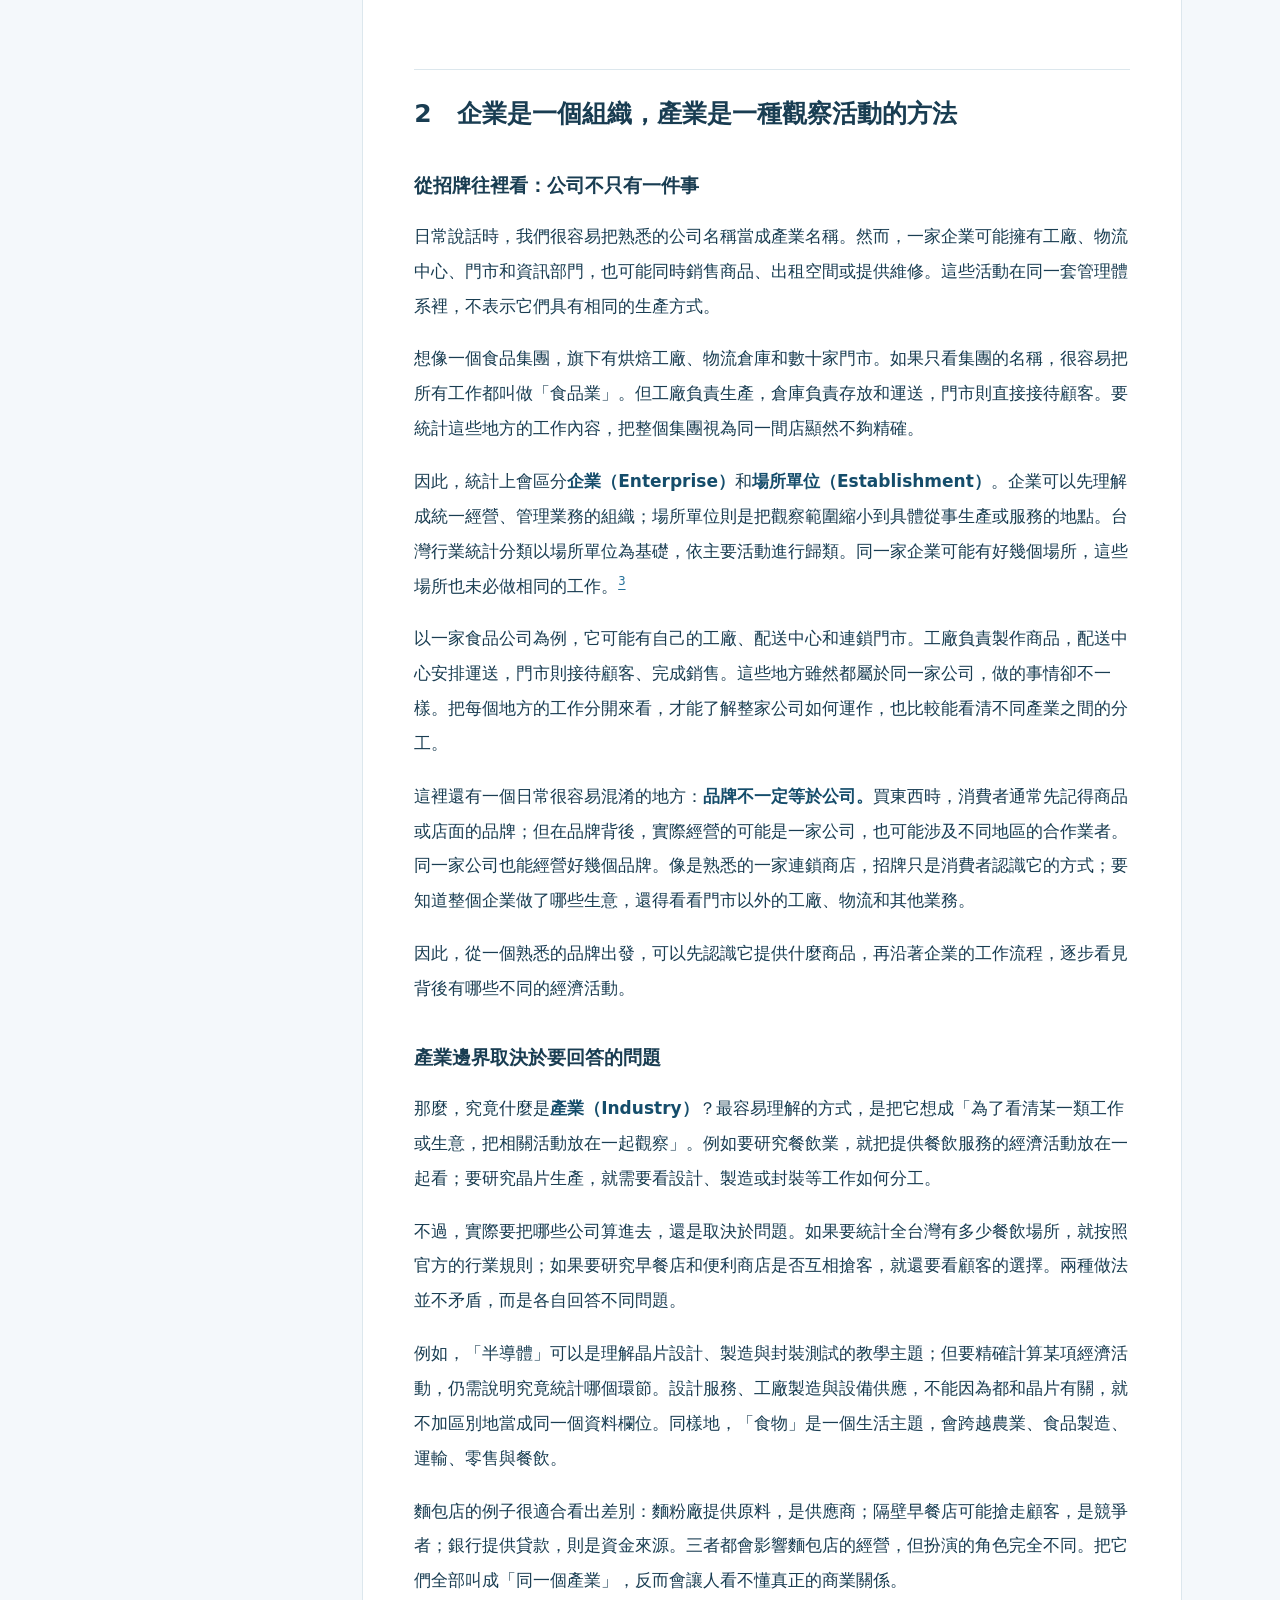
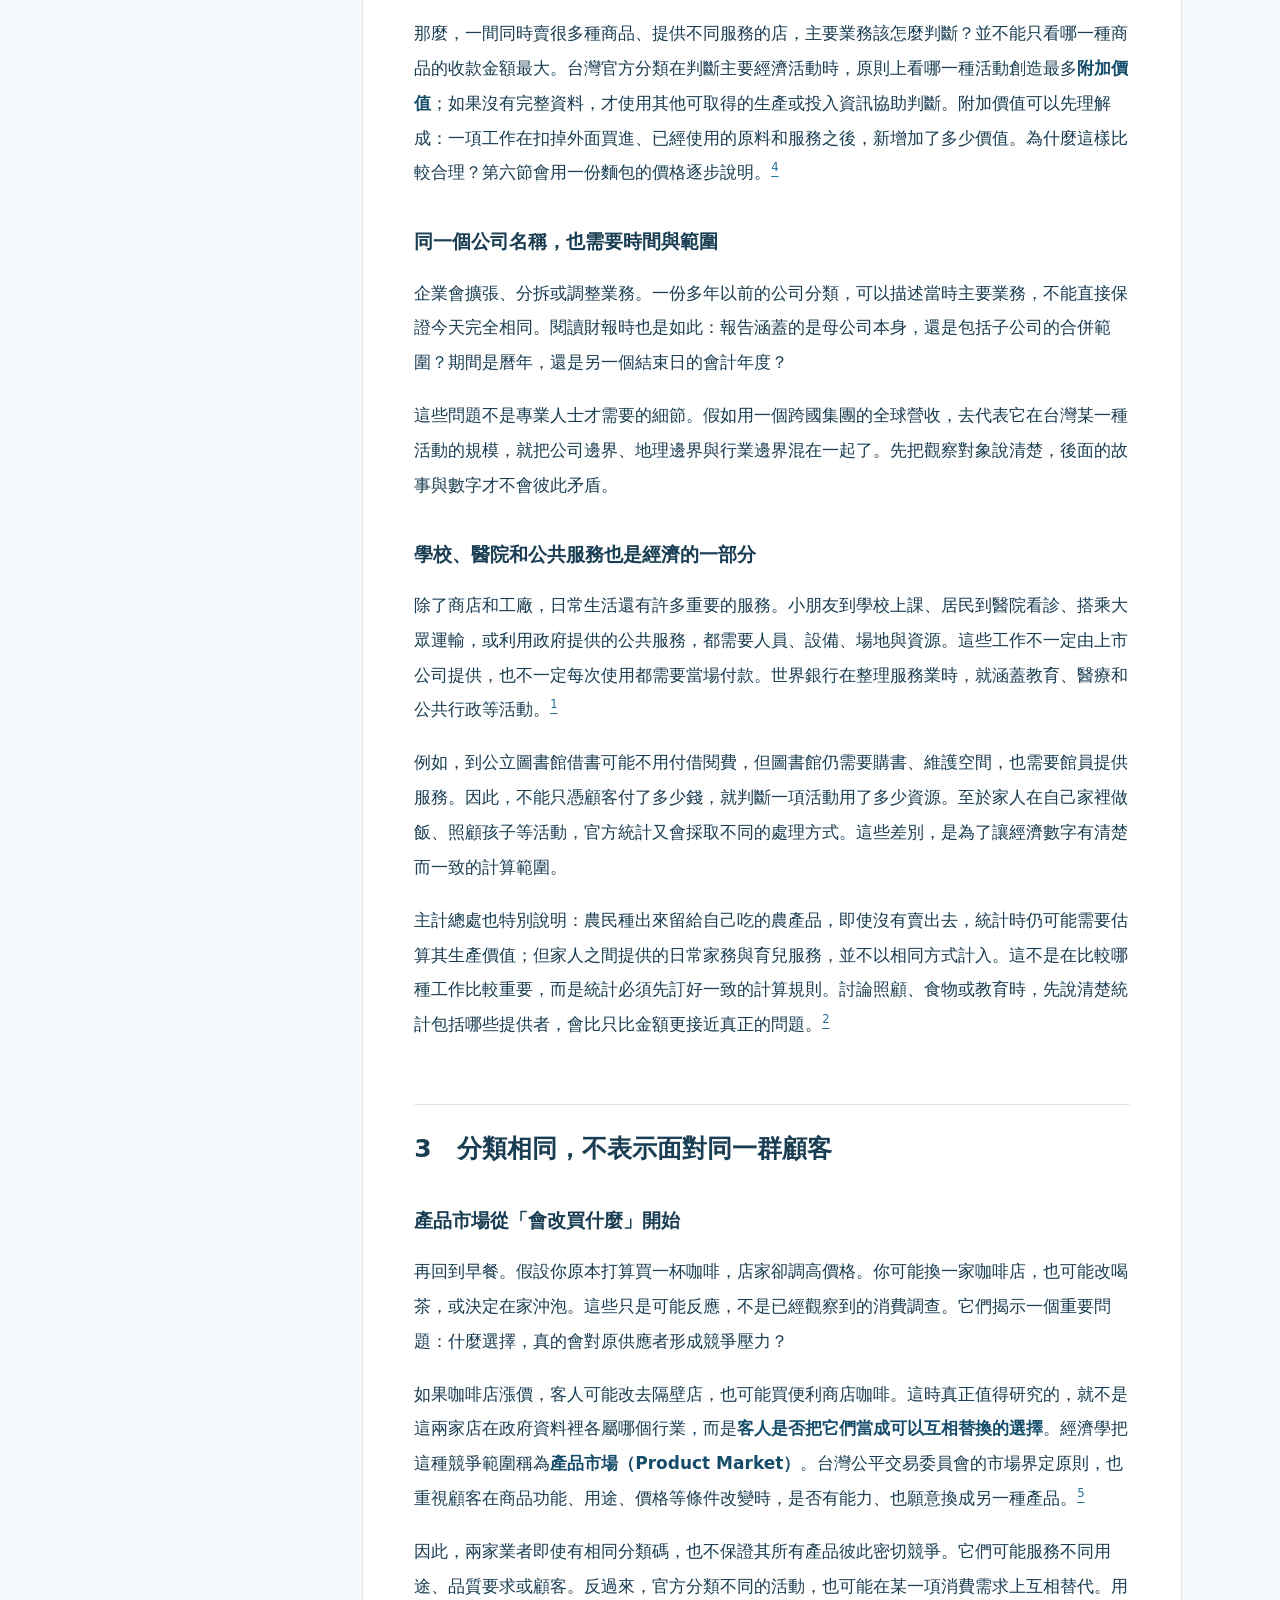
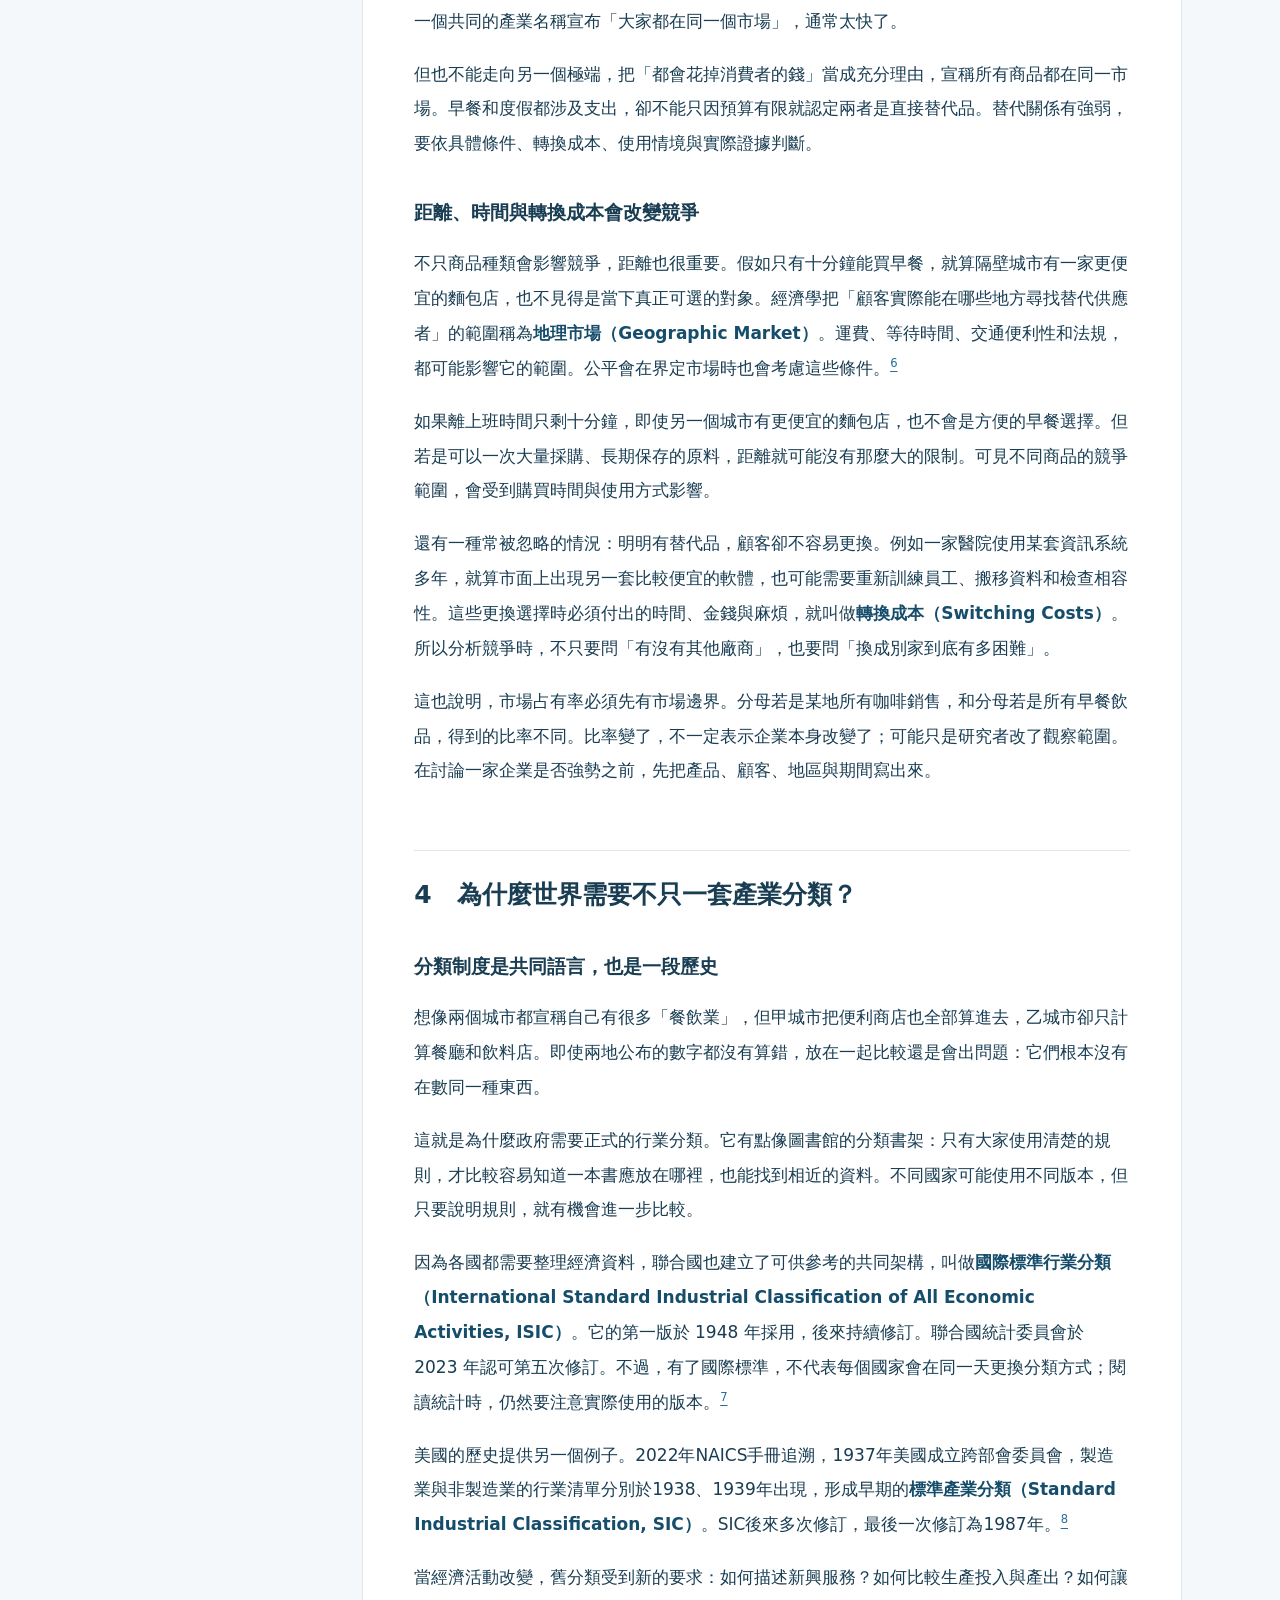
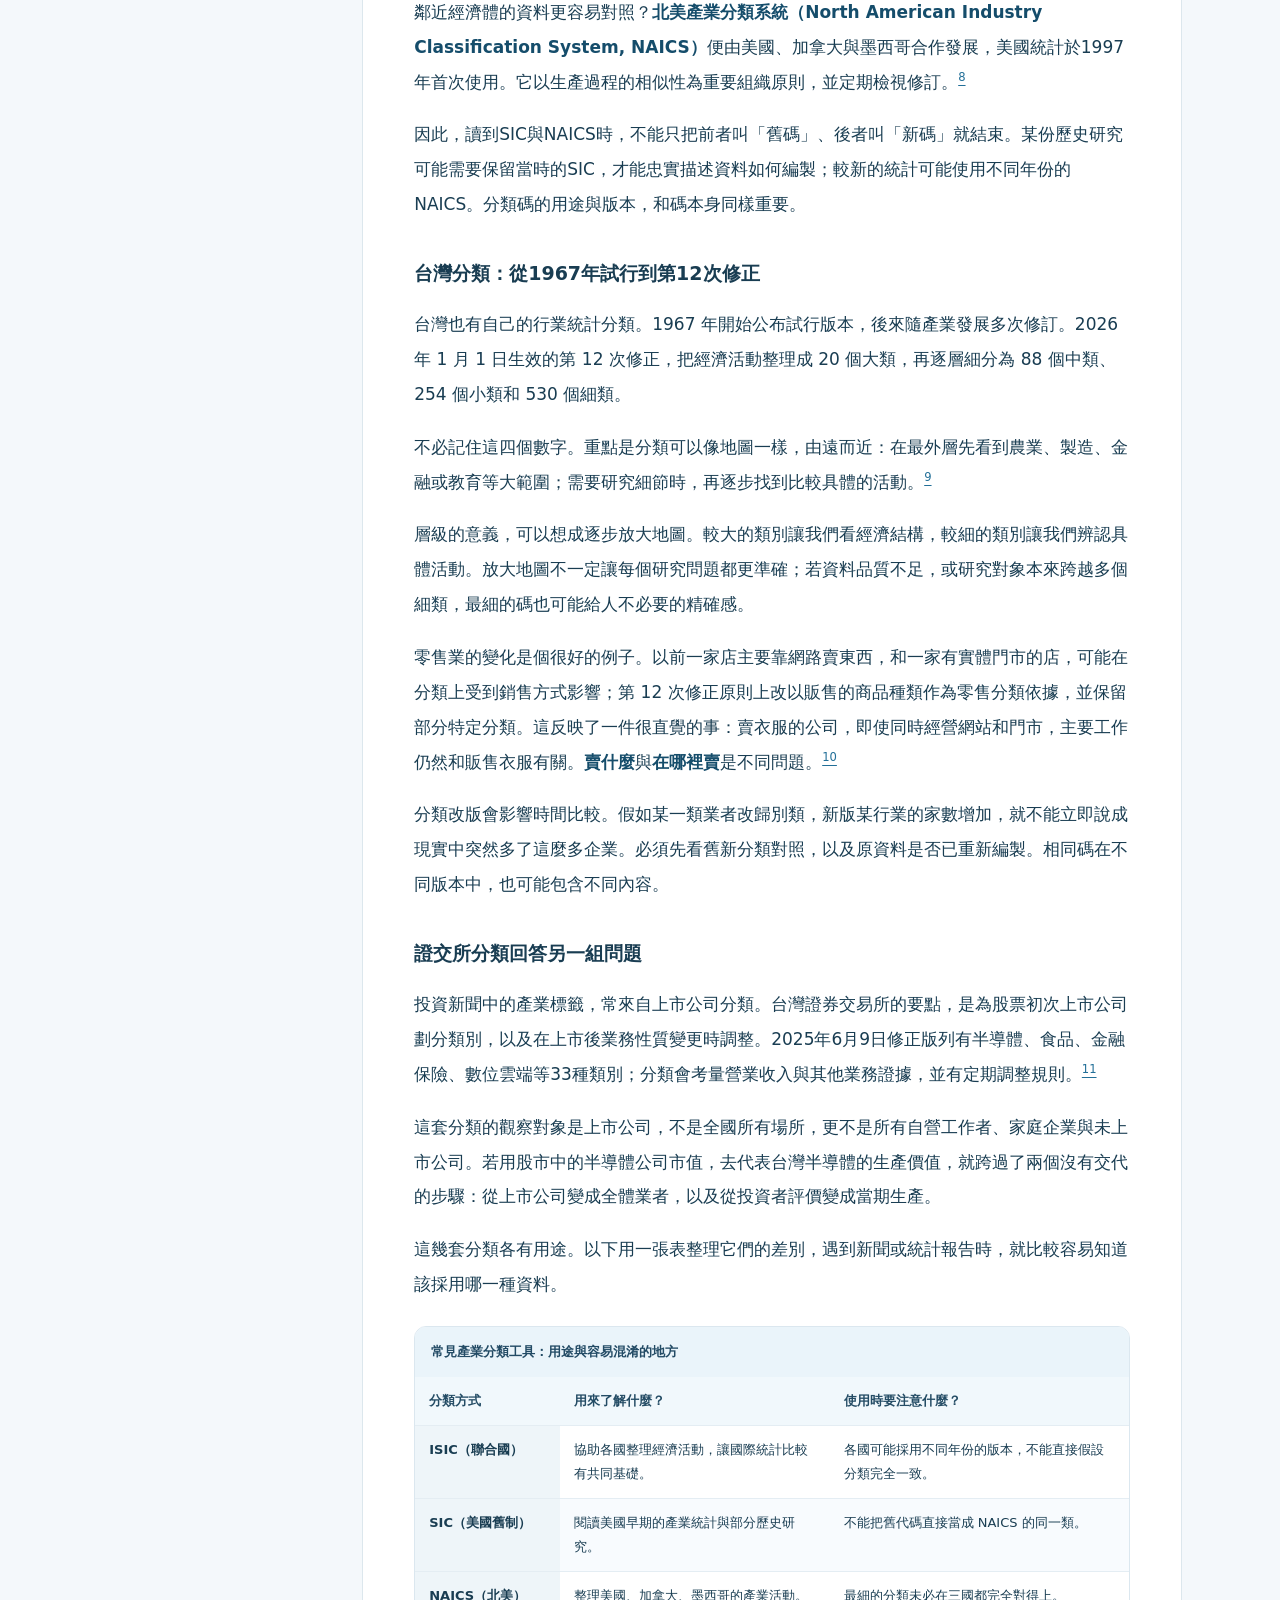
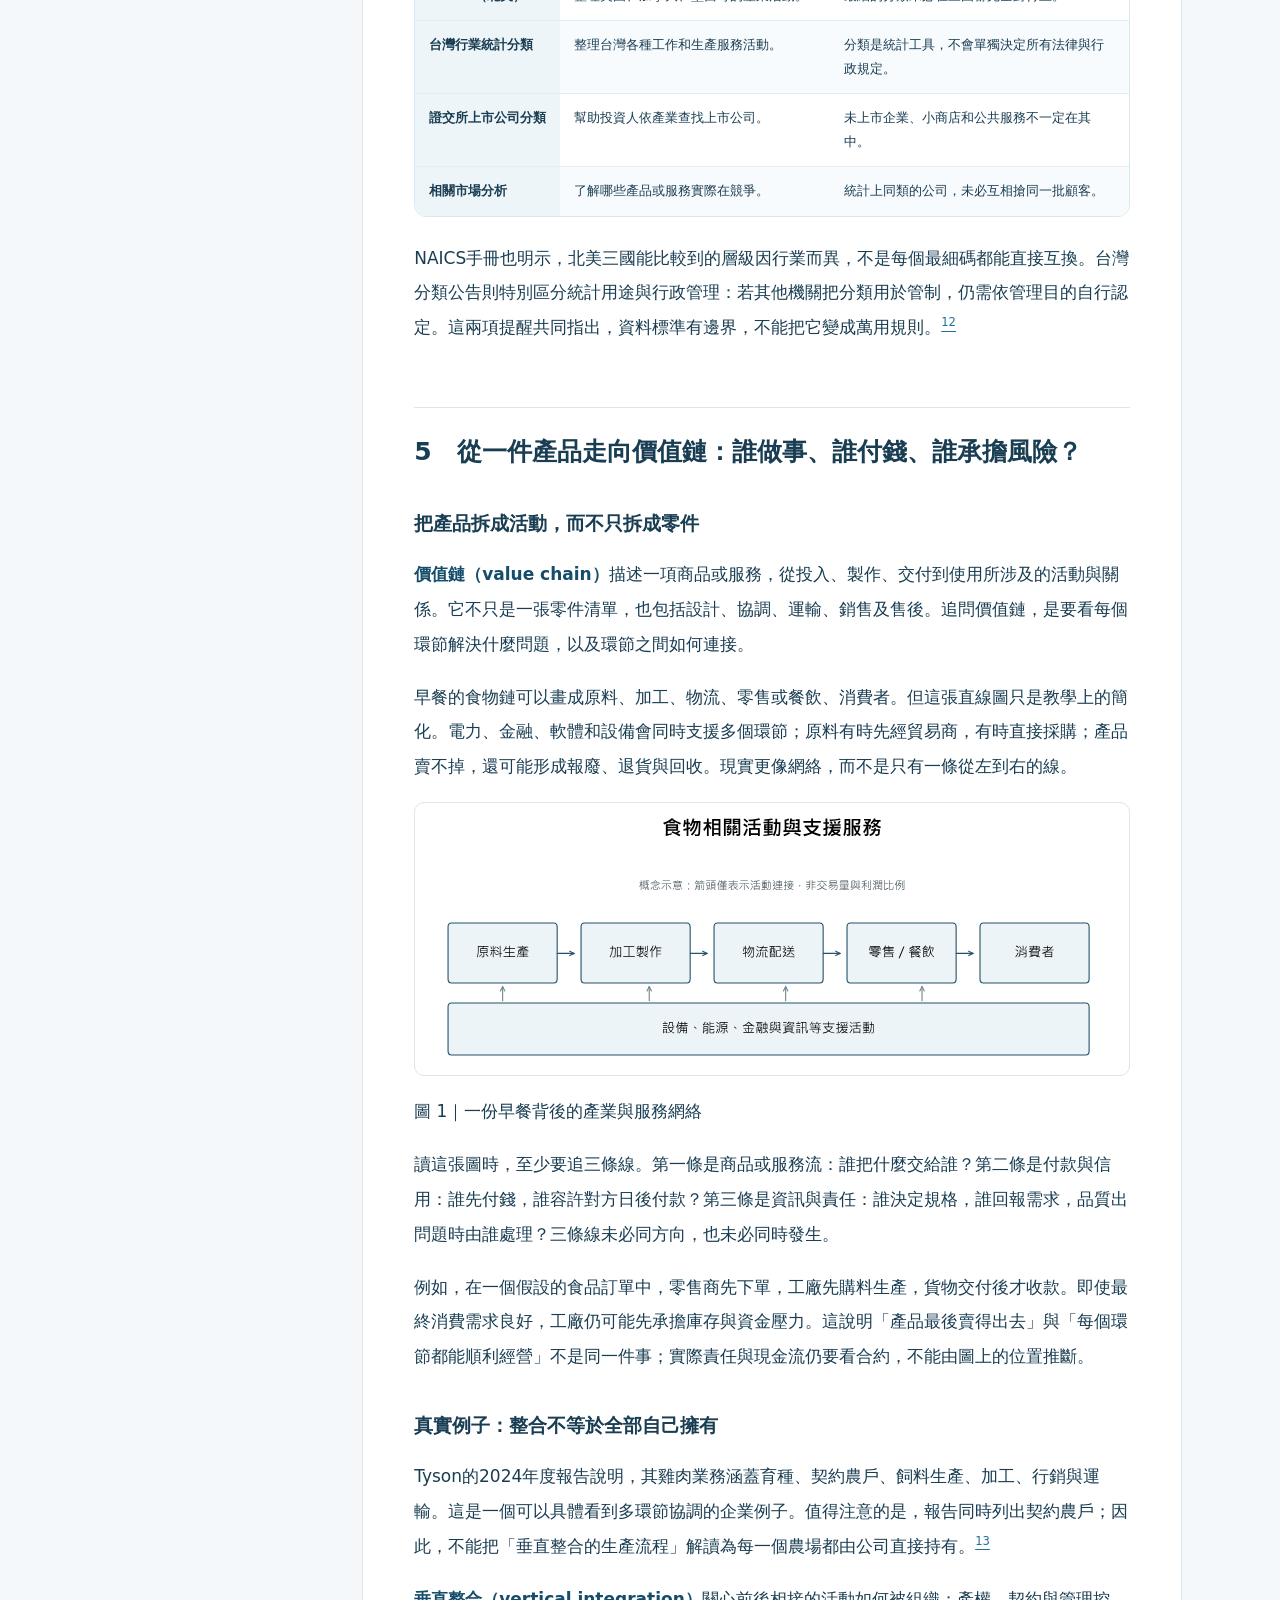
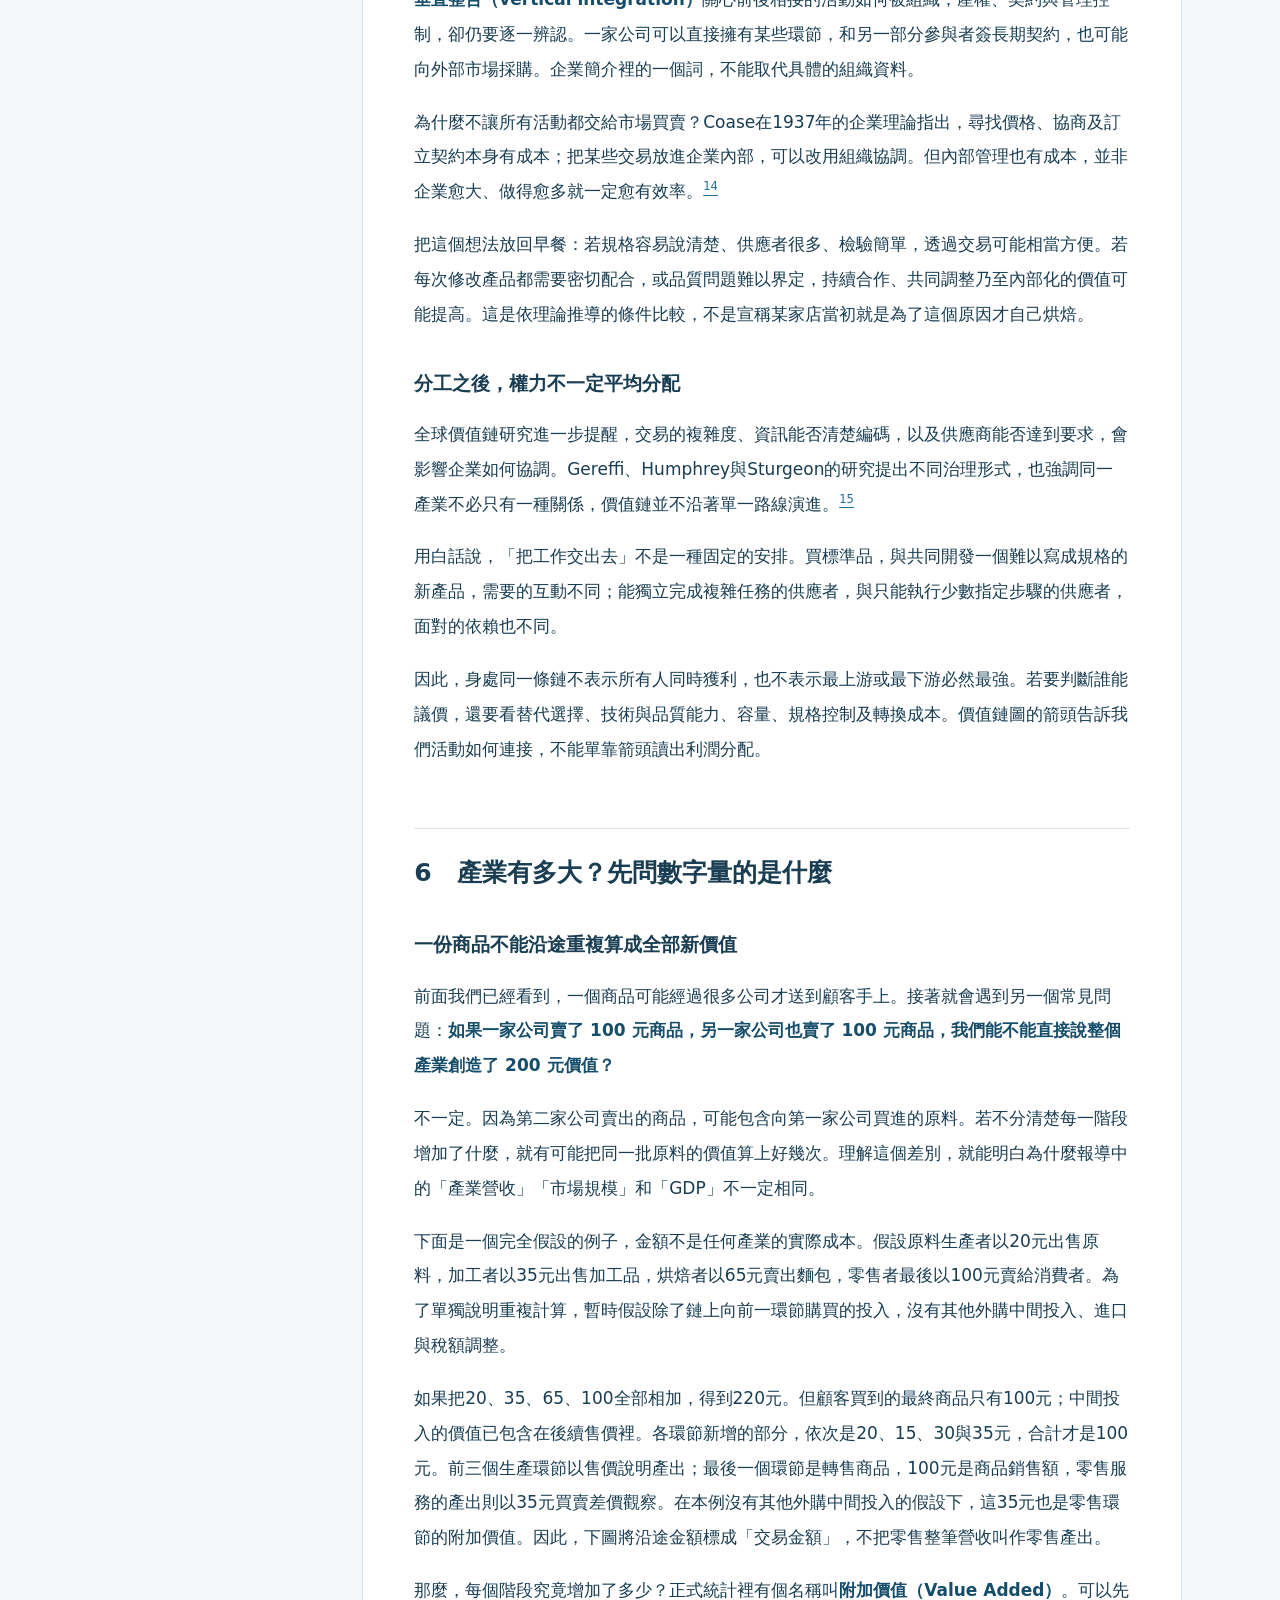
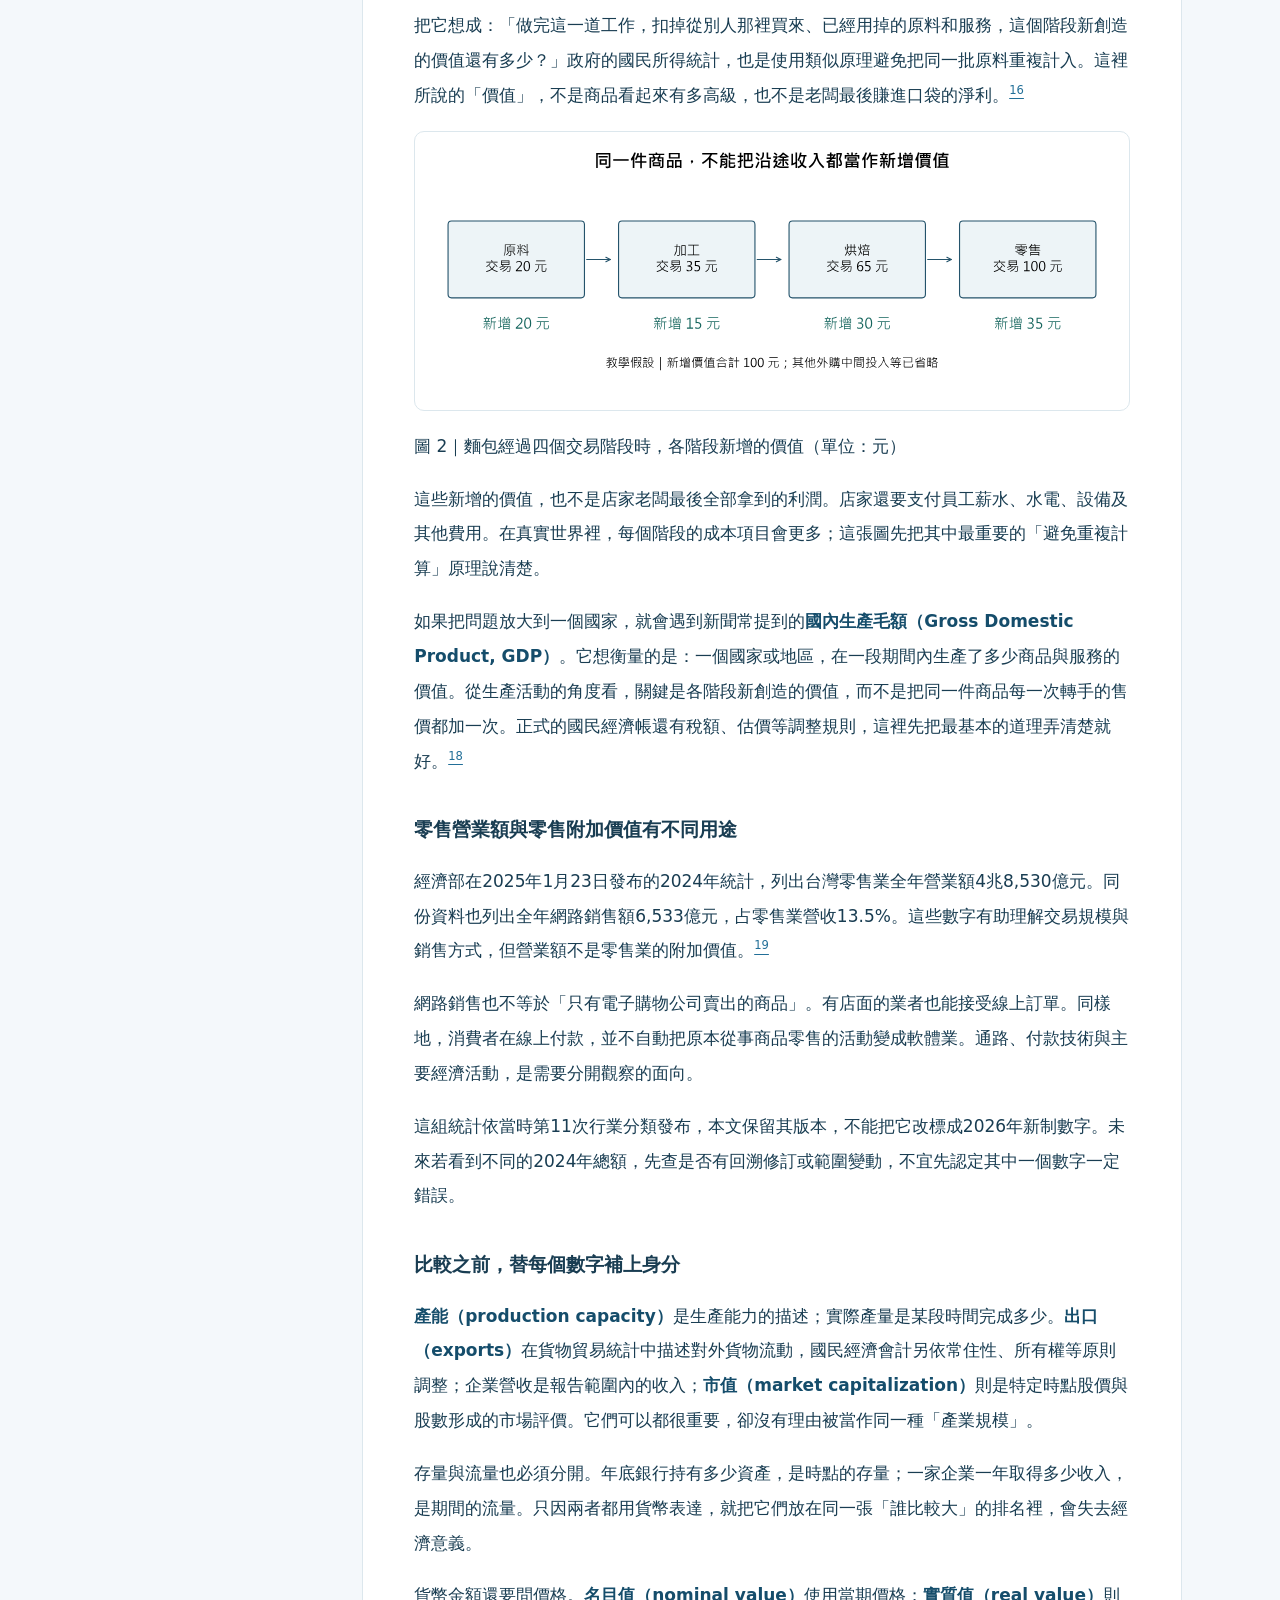
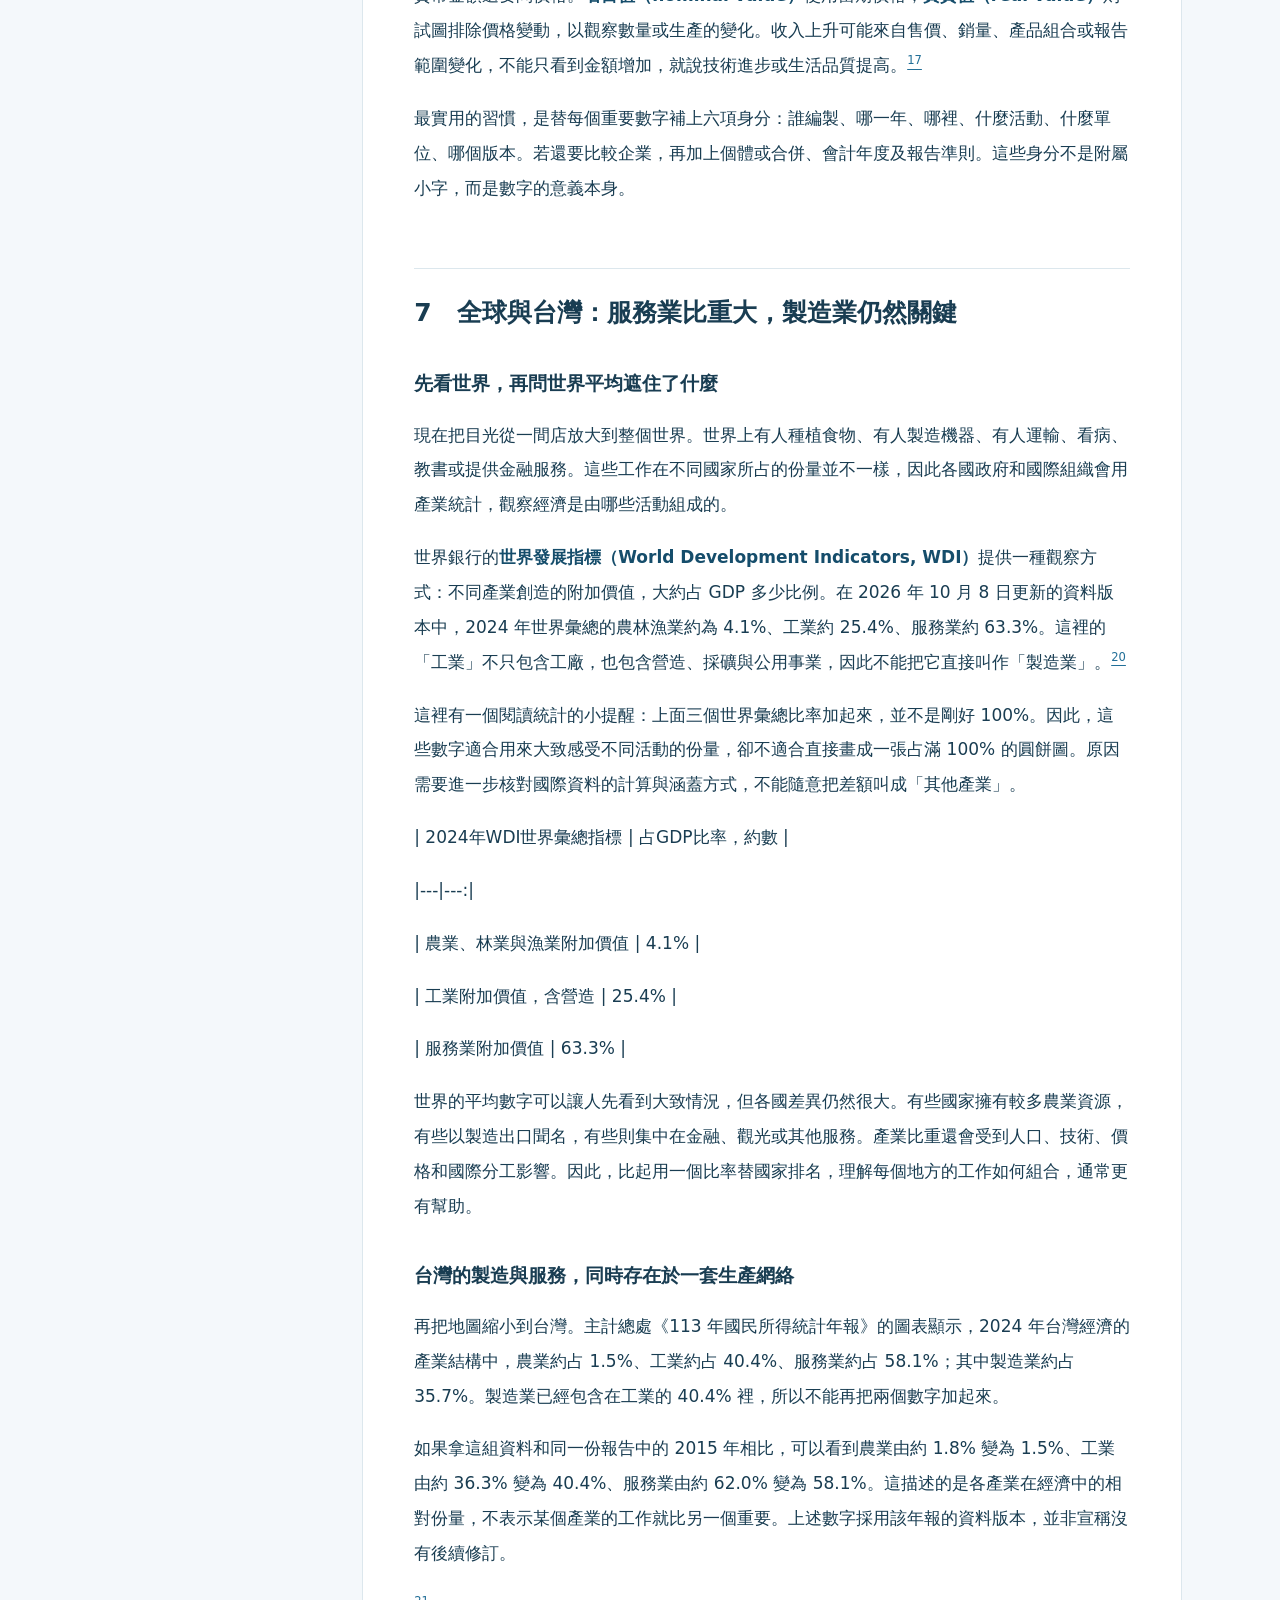
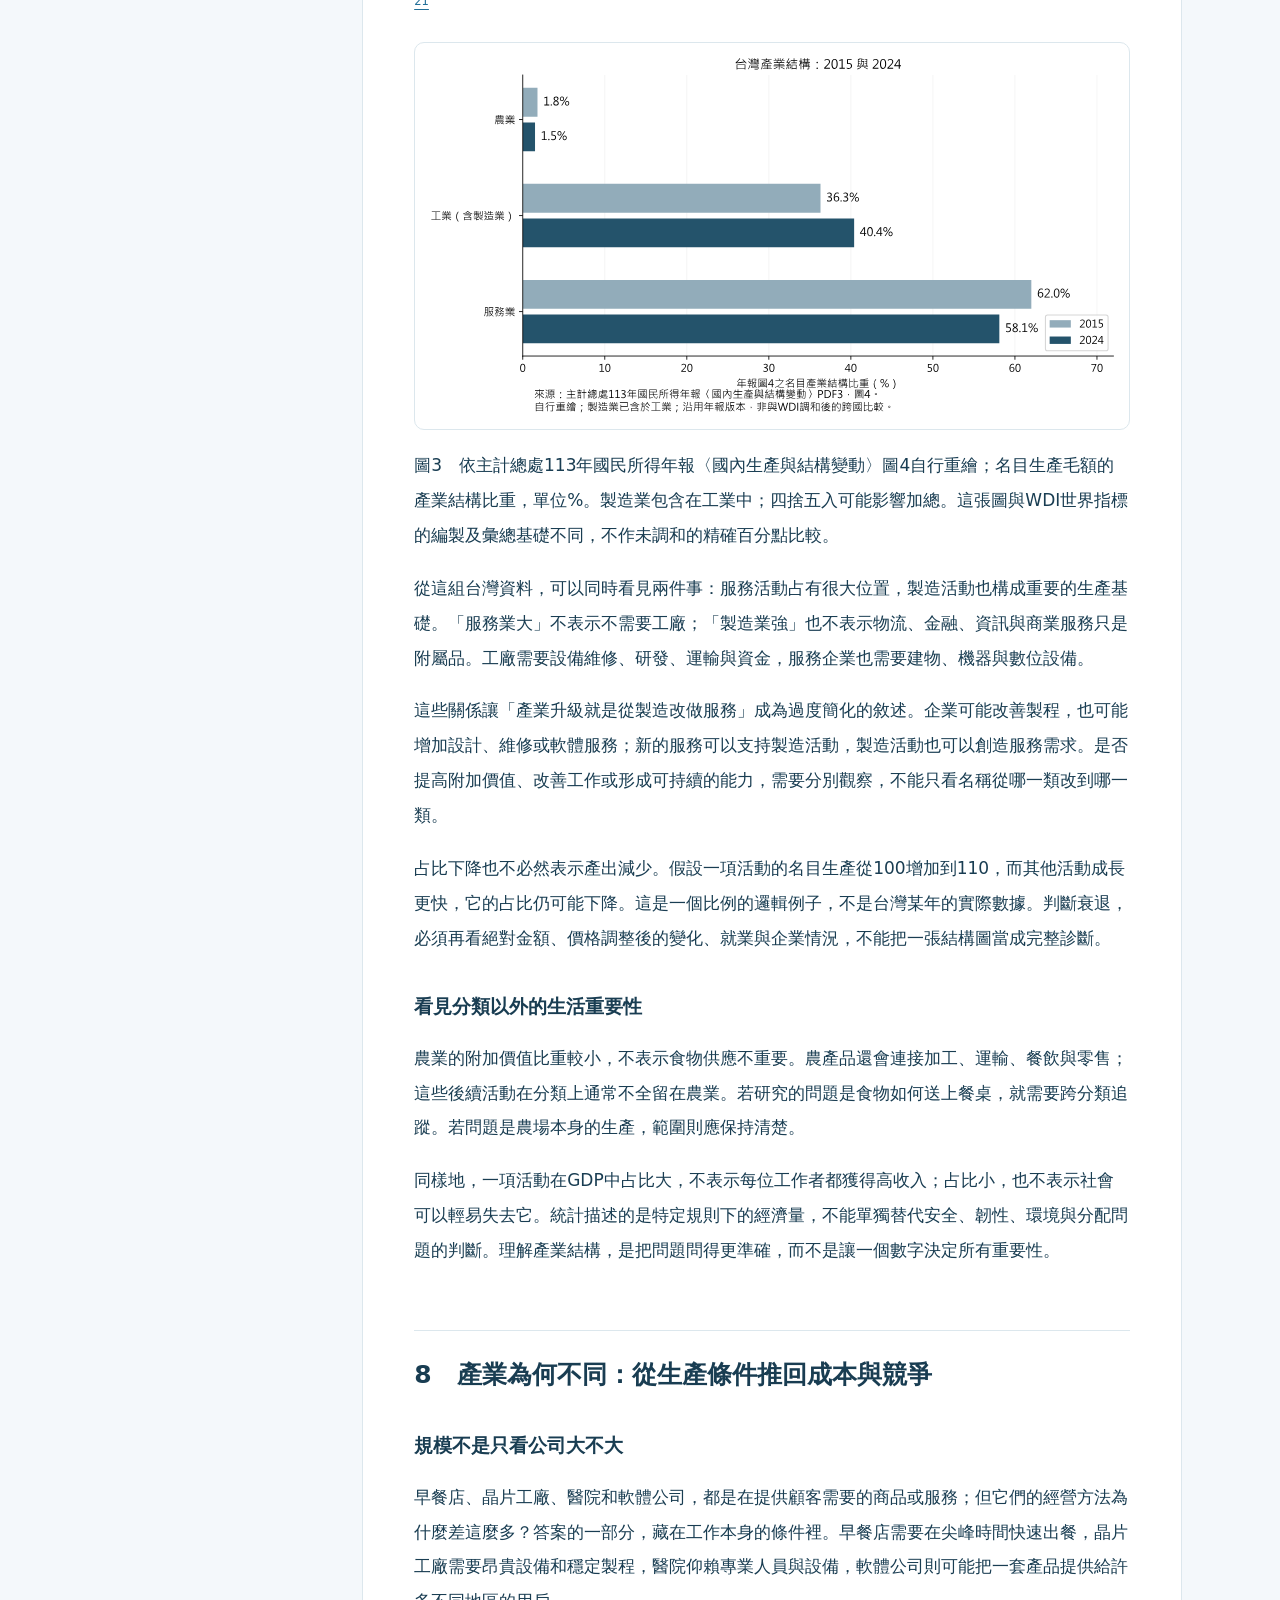
==== commit 6da3c48f: "Improve Lesson 00 public readability, render classification comparison as accessible table, simplify" ====
--- a/docs/lesson-00.html
+++ b/docs/lesson-00.html
@@ -3,7 +3,16 @@
 <meta name="description" content="從一份早餐理解產業、企業、產品市場、價值鏈，以及全球與台灣產業結構。Lesson 00 教材候選稿，審閱中。">
 <title>第00堂｜什麼是產業 · Industry Academy</title>
 <link rel="stylesheet" href="./lesson-00.css?v=1"><script src="./lesson-00.js?v=1" defer></script>
-</head><body><a class="skip-link" href="#lesson-content">直接閱讀正文</a>
+<style>
+.responsive-table{width:100%;overflow-x:auto;margin:1.5rem 0;border:1px solid #dbe7ef;border-radius:12px}
+.classification-table{border-collapse:collapse;width:100%;min-width:660px;font-size:.94rem;line-height:1.75}
+.classification-table caption{caption-side:top;text-align:left;padding:13px 16px;background:#eaf4fa;color:#234b65;font-weight:700}
+.classification-table th,.classification-table td{text-align:left;vertical-align:top;padding:12px 14px;border-bottom:1px solid #e4edf3}
+.classification-table thead th{background:#f1f8fc;color:#244c65}
+.classification-table tbody th{font-weight:700;white-space:nowrap}
+.classification-table tbody tr:nth-child(even){background:#f8fbfe}
+.classification-table tbody tr:last-child td,.classification-table tbody tr:last-child th{border-bottom:0}
+</style></head><body><a class="skip-link" href="#lesson-content">直接閱讀正文</a>
 <div class="reading-track" aria-hidden="true"><span id="reading-bar"></span></div>
 <header class="reader-header"><a class="wordmark" href="./index.html">Industry Academy <small>產業與企業策略學院</small></a><a href="./index.html#lesson/0">← 返回課程導覽</a></header>
 <div class="reader-layout"><aside class="reader-aside"><details id="lesson-toc"><summary>本堂目錄</summary><nav aria-label="本堂章節"><div class="toc">
@@ -38,8 +47,9 @@
 <h3 id="_1">從招牌往裡看：公司不只有一件事</h3>
 <p>日常說話時，我們很容易把熟悉的公司名稱當成產業名稱。然而，一家企業可能擁有工廠、物流中心、門市和資訊部門，也可能同時銷售商品、出租空間或提供維修。這些活動在同一套管理體系裡，不表示它們具有相同的生產方式。</p>
 <p>想像一個食品集團，旗下有烘焙工廠、物流倉庫和數十家門市。如果只看集團的名稱，很容易把所有工作都叫做「食品業」。但工廠負責生產，倉庫負責存放和運送，門市則直接接待顧客。要統計這些地方的工作內容，把整個集團視為同一間店顯然不夠精確。</p><p>因此，統計上會區分<strong>企業（Enterprise）</strong>和<strong>場所單位（Establishment）</strong>。企業可以先理解成統一經營、管理業務的組織；場所單位則是把觀察範圍縮小到具體從事生產或服務的地點。台灣行業統計分類以場所單位為基礎，依主要活動進行歸類。同一家企業可能有好幾個場所，這些場所也未必做相同的工作。<sup id="fnref:units"><a class="footnote-ref" href="#fn:units">3</a></sup></p>
-<p>想像一家食品企業另設配送中心與零售門市。這個例子不是在替任何真實企業指定分類碼，而是提醒讀者：要研究工廠勞動，與要研究門市服務，就不應只拿公司名稱當作觀察單位。實際統計如何處理配送、總部或企業內部輔助活動，仍要依各套分類的具體規則與資料編製方式判斷。</p>
-<p>也不能把「企業」直接當成「品牌」。品牌是商品或服務被辨認的名稱；公司則涉及經營與法律組織。消費者熟悉的一個品牌，背後可能由不同地區的經營單位提供服務。反過來，同一企業也可能經營多個品牌。因此，看到一個名稱時，先問它代表品牌、公司、工廠、門店還是集團，比急著給它貼產業標籤更有用。</p>
+<p>以一家食品公司為例，它可能有自己的工廠、配送中心和連鎖門市。工廠負責製作商品，配送中心安排運送，門市則接待顧客、完成銷售。這些地方雖然都屬於同一家公司，做的事情卻不一樣。把每個地方的工作分開來看，才能了解整家公司如何運作，也比較能看清不同產業之間的分工。</p>
+<p>這裡還有一個日常很容易混淆的地方：<strong>品牌不一定等於公司。</strong>買東西時，消費者通常先記得商品或店面的品牌；但在品牌背後，實際經營的可能是一家公司，也可能涉及不同地區的合作業者。同一家公司也能經營好幾個品牌。像是熟悉的一家連鎖商店，招牌只是消費者認識它的方式；要知道整個企業做了哪些生意，還得看看門市以外的工廠、物流和其他業務。</p>
+<p>因此，從一個熟悉的品牌出發，可以先認識它提供什麼商品，再沿著企業的工作流程，逐步看見背後有哪些不同的經濟活動。</p>
 <h3 id="_2">產業邊界取決於要回答的問題</h3>
 <p>那麼，究竟什麼是<strong>產業（Industry）</strong>？最容易理解的方式，是把它想成「為了看清某一類工作或生意，把相關活動放在一起觀察」。例如要研究餐飲業，就把提供餐飲服務的經濟活動放在一起看；要研究晶片生產，就需要看設計、製造或封裝等工作如何分工。</p><p>不過，實際要把哪些公司算進去，還是取決於問題。如果要統計全台灣有多少餐飲場所，就按照官方的行業規則；如果要研究早餐店和便利商店是否互相搶客，就還要看顧客的選擇。兩種做法並不矛盾，而是各自回答不同問題。</p>
 <p>例如，「半導體」可以是理解晶片設計、製造與封裝測試的教學主題；但要精確計算某項經濟活動，仍需說明究竟統計哪個環節。設計服務、工廠製造與設備供應，不能因為都和晶片有關，就不加區別地當成同一個資料欄位。同樣地，「食物」是一個生活主題，會跨越農業、食品製造、運輸、零售與餐飲。</p>
@@ -48,10 +58,10 @@
 <h3 id="_3">同一個公司名稱，也需要時間與範圍</h3>
 <p>企業會擴張、分拆或調整業務。一份多年以前的公司分類，可以描述當時主要業務，不能直接保證今天完全相同。閱讀財報時也是如此：報告涵蓋的是母公司本身，還是包括子公司的合併範圍？期間是曆年，還是另一個結束日的會計年度？</p>
 <p>這些問題不是專業人士才需要的細節。假如用一個跨國集團的全球營收，去代表它在台灣某一種活動的規模，就把公司邊界、地理邊界與行業邊界混在一起了。先把觀察對象說清楚，後面的故事與數字才不會彼此矛盾。</p>
-<h3 id="_4">沒有公司招牌，也可能有需要理解的生產活動</h3>
-<p>到這裡，我們多用企業來說明，但整體經濟不等於公司名錄。世界銀行的服務業定義，包含公共行政、教育與醫療等活動；參與者不必全是上市公司，也不必以相同方式收費。理解一項服務，應先問提供了什麼、用了哪些資源，以及由誰支付成本，而不是只問經營者有沒有股票可以買。<sup id="fnref:noncompany"><a class="footnote-ref" href="#fn:noncompany">1</a></sup></p>
-<p>例如，若一項服務由公共機構提供，使用者當下支付的費用，就未必能單獨描述支撐服務的全部資源。若它由家庭成員自行完成，也不能直接套用收費企業的收入資料。這些區分會影響觀察對象與統計範圍，不能用「都沒有售價」把不同活動合成一類。</p>
-<p>主計總處的國民所得概念說明，自給消費的農產品即使未經市場交易，也須估計生產價值；家庭內自給的育兒與家務服務，則不納入相同的生產與消費統計範圍。這表示統計有明確的生產邊界，不是只把所有收付款機械地加起來，也不是對每一項生活活動的重要性評分。討論照顧、食物或教育時，先說清楚統計包括哪些提供者，會比只比金額更接近真正的問題。<sup id="fnref:productionboundary"><a class="footnote-ref" href="#fn:productionboundary">2</a></sup></p>
+<h3 id="_4">學校、醫院和公共服務也是經濟的一部分</h3>
+<p>除了商店和工廠，日常生活還有許多重要的服務。小朋友到學校上課、居民到醫院看診、搭乘大眾運輸，或利用政府提供的公共服務，都需要人員、設備、場地與資源。這些工作不一定由上市公司提供，也不一定每次使用都需要當場付款。世界銀行在整理服務業時，就涵蓋教育、醫療和公共行政等活動。<sup id="fnref:noncompany"><a class="footnote-ref" href="#fn:noncompany">1</a></sup></p>
+<p>例如，到公立圖書館借書可能不用付借閱費，但圖書館仍需要購書、維護空間，也需要館員提供服務。因此，不能只憑顧客付了多少錢，就判斷一項活動用了多少資源。至於家人在自己家裡做飯、照顧孩子等活動，官方統計又會採取不同的處理方式。這些差別，是為了讓經濟數字有清楚而一致的計算範圍。</p>
+<p>主計總處也特別說明：農民種出來留給自己吃的農產品，即使沒有賣出去，統計時仍可能需要估算其生產價值；但家人之間提供的日常家務與育兒服務，並不以相同方式計入。這不是在比較哪種工作比較重要，而是統計必須先訂好一致的計算規則。討論照顧、食物或教育時，先說清楚統計包括哪些提供者，會比只比金額更接近真正的問題。<sup id="fnref:productionboundary"><a class="footnote-ref" href="#fn:productionboundary">2</a></sup></p>
 <h2 id="3">3　分類相同，不表示面對同一群顧客</h2>
 <h3 id="_5">產品市場從「會改買什麼」開始</h3>
 <p>再回到早餐。假設你原本打算買一杯咖啡，店家卻調高價格。你可能換一家咖啡店，也可能改喝茶，或決定在家沖泡。這些只是可能反應，不是已經觀察到的消費調查。它們揭示一個重要問題：什麼選擇，真的會對原供應者形成競爭壓力？</p>
@@ -60,7 +70,7 @@
 <p>但也不能走向另一個極端，把「都會花掉消費者的錢」當成充分理由，宣稱所有商品都在同一市場。早餐和度假都涉及支出，卻不能只因預算有限就認定兩者是直接替代品。替代關係有強弱，要依具體條件、轉換成本、使用情境與實際證據判斷。</p>
 <h3 id="_6">距離、時間與轉換成本會改變競爭</h3>
 <p>不只商品種類會影響競爭，距離也很重要。假如只有十分鐘能買早餐，就算隔壁城市有一家更便宜的麵包店，也不見得是當下真正可選的對象。經濟學把「顧客實際能在哪些地方尋找替代供應者」的範圍稱為<strong>地理市場（Geographic Market）</strong>。運費、等待時間、交通便利性和法規，都可能影響它的範圍。公平會在界定市場時也會考慮這些條件。<sup id="fnref:marketgeo"><a class="footnote-ref" href="#fn:marketgeo">6</a></sup></p>
-<p>假設早餐只剩十分鐘就要上班，另一個城市較便宜的麵包，未必是當下可行的替代選擇。若改成採購可長期儲存的原料，運輸距離的作用又不同。這是分析示例，不是在替某種早餐市場作法律認定。</p>
+<p>如果離上班時間只剩十分鐘，即使另一個城市有更便宜的麵包店，也不會是方便的早餐選擇。但若是可以一次大量採購、長期保存的原料，距離就可能沒有那麼大的限制。可見不同商品的競爭範圍，會受到購買時間與使用方式影響。</p>
 <p>還有一種常被忽略的情況：明明有替代品，顧客卻不容易更換。例如一家醫院使用某套資訊系統多年，就算市面上出現另一套比較便宜的軟體，也可能需要重新訓練員工、搬移資料和檢查相容性。這些更換選擇時必須付出的時間、金錢與麻煩，就叫做<strong>轉換成本（Switching Costs）</strong>。所以分析競爭時，不只要問「有沒有其他廠商」，也要問「換成別家到底有多困難」。</p>
 <p>這也說明，市場占有率必須先有市場邊界。分母若是某地所有咖啡銷售，和分母若是所有早餐飲品，得到的比率不同。比率變了，不一定表示企業本身改變了；可能只是研究者改了觀察範圍。在討論一家企業是否強勢之前，先把產品、顧客、地區與期間寫出來。</p>
 <h2 id="4">4　為什麼世界需要不只一套產業分類？</h2>
@@ -78,22 +88,22 @@
 <h3 id="_8">證交所分類回答另一組問題</h3>
 <p>投資新聞中的產業標籤，常來自上市公司分類。台灣證券交易所的要點，是為股票初次上市公司劃分類別，以及在上市後業務性質變更時調整。2025年6月9日修正版列有半導體、食品、金融保險、數位雲端等33種類別；分類會考量營業收入與其他業務證據，並有定期調整規則。<sup id="fnref:twse"><a class="footnote-ref" href="#fn:twse">11</a></sup></p>
 <p>這套分類的觀察對象是上市公司，不是全國所有場所，更不是所有自營工作者、家庭企業與未上市公司。若用股市中的半導體公司市值，去代表台灣半導體的生產價值，就跨過了兩個沒有交代的步驟：從上市公司變成全體業者，以及從投資者評價變成當期生產。</p>
-<p>下面的比較表不是分類碼互換表，而是提醒讀者先選對工具。</p>
-<p>| 分類或觀察方式 | 主要用途 | 不宜直接推論的事 |</p>
-<p>|---|---|---|</p>
-<p>| ISIC | 組織經濟活動、協助國際統計比較 | 各國所有資料已採相同版本 |</p>
-<p>| SIC | 理解採該制度編製的歷史或特定資料 | 舊碼可不經對照直接替換NAICS |</p>
-<p>| NAICS | 北美經濟活動與生產關係的統計 | 所有細碼在三國都一對一可比 |</p>
-<p>| 台灣行業統計分類 | 以主要經濟活動整理場所統計 | 分類碼自動決定所有行政管制 |</p>
-<p>| 證交所上市公司分類 | 上市公司產業歸屬及調整 | 已涵蓋全國所有生產活動 |</p>
-<p>| 相關市場分析 | 判斷具體競爭約束與替代範圍 | 行業碼相同就屬同一競爭市場 |</p>
+<p>這幾套分類各有用途。以下用一張表整理它們的差別，遇到新聞或統計報告時，就比較容易知道該採用哪一種資料。</p>
+<div class="responsive-table" role="region" aria-label="產業分類與市場分析工具比較" tabindex="0"><table class="classification-table"><caption>常見產業分類工具：用途與容易混淆的地方</caption><thead><tr><th scope="col">分類方式</th><th scope="col">用來了解什麼？</th><th scope="col">使用時要注意什麼？</th></tr></thead><tbody>
+<tr><th scope="row">ISIC（聯合國）</th><td>協助各國整理經濟活動，讓國際統計比較有共同基礎。</td><td>各國可能採用不同年份的版本，不能直接假設分類完全一致。</td></tr>
+<tr><th scope="row">SIC（美國舊制）</th><td>閱讀美國早期的產業統計與部分歷史研究。</td><td>不能把舊代碼直接當成 NAICS 的同一類。</td></tr>
+<tr><th scope="row">NAICS（北美）</th><td>整理美國、加拿大、墨西哥的產業活動。</td><td>最細的分類未必在三國都完全對得上。</td></tr>
+<tr><th scope="row">台灣行業統計分類</th><td>整理台灣各種工作和生產服務活動。</td><td>分類是統計工具，不會單獨決定所有法律與行政規定。</td></tr>
+<tr><th scope="row">證交所上市公司分類</th><td>幫助投資人依產業查找上市公司。</td><td>未上市企業、小商店和公共服務不一定在其中。</td></tr>
+<tr><th scope="row">相關市場分析</th><td>了解哪些產品或服務實際在競爭。</td><td>統計上同類的公司，未必互相搶同一批顧客。</td></tr>
+</tbody></table></div>
 <p>NAICS手冊也明示，北美三國能比較到的層級因行業而異，不是每個最細碼都能直接互換。台灣分類公告則特別區分統計用途與行政管理：若其他機關把分類用於管制，仍需依管理目的自行認定。這兩項提醒共同指出，資料標準有邊界，不能把它變成萬用規則。<sup id="fnref:classificationlimits"><a class="footnote-ref" href="#fn:classificationlimits">12</a></sup></p>
 <h2 id="5">5　從一件產品走向價值鏈：誰做事、誰付錢、誰承擔風險？</h2>
 <h3 id="_9">把產品拆成活動，而不只拆成零件</h3>
 <p><strong>價值鏈（value chain）</strong>描述一項商品或服務，從投入、製作、交付到使用所涉及的活動與關係。它不只是一張零件清單，也包括設計、協調、運輸、銷售及售後。追問價值鏈，是要看每個環節解決什麼問題，以及環節之間如何連接。</p>
 <p>早餐的食物鏈可以畫成原料、加工、物流、零售或餐飲、消費者。但這張直線圖只是教學上的簡化。電力、金融、軟體和設備會同時支援多個環節；原料有時先經貿易商，有時直接採購；產品賣不掉，還可能形成報廢、退貨與回收。現實更像網絡，而不是只有一條從左到右的線。</p>
 <p><button aria-label="放大圖1：食物相關活動與支援服務的概念示意" class="figure-expand" type="button"><img alt="食物相關活動與支援服務的概念示意" decoding="async" loading="lazy" src="assets/lesson-00/food-network.svg"/></button></p>
-<p>圖1　概念示意，並非某品牌實際供應網絡，也未按交易量繪製。依活動邏輯及行業分類概念自行繪製。</p>
+<p class="figure-caption">圖 1｜一份早餐背後的產業與服務網絡</p>
 <p>讀這張圖時，至少要追三條線。第一條是商品或服務流：誰把什麼交給誰？第二條是付款與信用：誰先付錢，誰容許對方日後付款？第三條是資訊與責任：誰決定規格，誰回報需求，品質出問題時由誰處理？三條線未必同方向，也未必同時發生。</p>
 <p>例如，在一個假設的食品訂單中，零售商先下單，工廠先購料生產，貨物交付後才收款。即使最終消費需求良好，工廠仍可能先承擔庫存與資金壓力。這說明「產品最後賣得出去」與「每個環節都能順利經營」不是同一件事；實際責任與現金流仍要看合約，不能由圖上的位置推斷。</p>
 <h3 id="_10">真實例子：整合不等於全部自己擁有</h3>
@@ -112,8 +122,8 @@
 <p>如果把20、35、65、100全部相加，得到220元。但顧客買到的最終商品只有100元；中間投入的價值已包含在後續售價裡。各環節新增的部分，依次是20、15、30與35元，合計才是100元。前三個生產環節以售價說明產出；最後一個環節是轉售商品，100元是商品銷售額，零售服務的產出則以35元買賣差價觀察。在本例沒有其他外購中間投入的假設下，這35元也是零售環節的附加價值。因此，下圖將沿途金額標成「交易金額」，不把零售整筆營收叫作零售產出。</p>
 <p>那麼，每個階段究竟增加了多少？正式統計裡有個名稱叫<strong>附加價值（Value Added）</strong>。可以先把它想成：「做完這一道工作，扣掉從別人那裡買來、已經用掉的原料和服務，這個階段新創造的價值還有多少？」政府的國民所得統計，也是使用類似原理避免把同一批原料重複計入。這裡所說的「價值」，不是商品看起來有多高級，也不是老闆最後賺進口袋的淨利。<sup id="fnref:valueadded"><a class="footnote-ref" href="#fn:valueadded">16</a></sup></p>
 <p><button aria-label="放大圖2：假設四環節交易金額與新增價值" class="figure-expand" type="button"><img alt="假設四環節交易金額與新增價值" decoding="async" loading="lazy" src="assets/lesson-00/value-added.svg"/></button></p>
-<p>圖2　教學假設，單位為元；20、35、65、100是各階段商品交易金額，20、15、30、35是各環節附加價值。並非真實麵包價格或毛利調查。原理參照主計總處國民所得年報附錄一。</p>
-<p>附加價值之中，還要支持受僱者報酬、資產使用與其他所得項目；不能直接視為老闆最後帶走的利潤。真實零售者還會使用電力、外部配送等投入，所以100元售價減65元進貨的35元，也不能不作其他調整就當成實際零售附加價值。假設的功能是拆出一個概念，而不是替現實經營下結論。</p>
+<p class="figure-caption">圖 2｜麵包經過四個交易階段時，各階段新增的價值（單位：元）</p>
+<p>這些新增的價值，也不是店家老闆最後全部拿到的利潤。店家還要支付員工薪水、水電、設備及其他費用。在真實世界裡，每個階段的成本項目會更多；這張圖先把其中最重要的「避免重複計算」原理說清楚。</p>
 <p>如果把問題放大到一個國家，就會遇到新聞常提到的<strong>國內生產毛額（Gross Domestic Product, GDP）</strong>。它想衡量的是：一個國家或地區，在一段期間內生產了多少商品與服務的價值。從生產活動的角度看，關鍵是各階段新創造的價值，而不是把同一件商品每一次轉手的售價都加一次。正式的國民經濟帳還有稅額、估價等調整規則，這裡先把最基本的道理弄清楚就好。<sup id="fnref:accounts"><a class="footnote-ref" href="#fn:accounts">18</a></sup></p>
 <h3 id="_13">零售營業額與零售附加價值有不同用途</h3>
 <p>經濟部在2025年1月23日發布的2024年統計，列出台灣零售業全年營業額4兆8,530億元。同份資料也列出全年網路銷售額6,533億元，占零售業營收13.5%。這些數字有助理解交易規模與銷售方式，但營業額不是零售業的附加價值。<sup id="fnref:retaildata"><a class="footnote-ref" href="#fn:retaildata">19</a></sup></p>
@@ -133,7 +143,7 @@
 <p>| 農業、林業與漁業附加價值 | 4.1% |</p>
 <p>| 工業附加價值，含營造 | 25.4% |</p>
 <p>| 服務業附加價值 | 63.3% |</p>
-<p>這是全球大局的入口，不是所有國家的共同樣貌。世界彙總並不代表每個經濟體都由相同比例的活動構成，也不提供「哪一種結構一定最好」的答案。產業占比還會受到價格、國際分工、人口、資源與制度等條件影響。要解釋結構差異，還需對具體地區追查，而不是用一個比率替所有國家排發展階段。</p>
+<p>世界的平均數字可以讓人先看到大致情況，但各國差異仍然很大。有些國家擁有較多農業資源，有些以製造出口聞名，有些則集中在金融、觀光或其他服務。產業比重還會受到人口、技術、價格和國際分工影響。因此，比起用一個比率替國家排名，理解每個地方的工作如何組合，通常更有幫助。</p>
 <h3 id="_16">台灣的製造與服務，同時存在於一套生產網絡</h3>
 <p>再把地圖縮小到台灣。主計總處《113 年國民所得統計年報》的圖表顯示，2024 年台灣經濟的產業結構中，農業約占 1.5%、工業約占 40.4%、服務業約占 58.1%；其中製造業約占 35.7%。製造業已經包含在工業的 40.4% 裡，所以不能再把兩個數字加起來。</p><p>如果拿這組資料和同一份報告中的 2015 年相比，可以看到農業由約 1.8% 變為 1.5%、工業由約 36.3% 變為 40.4%、服務業由約 62.0% 變為 58.1%。這描述的是各產業在經濟中的相對份量，不表示某個產業的工作就比另一個重要。上述數字採用該年報的資料版本，並非宣稱沒有後續修訂。</p><sup id="fnref:twstructure"><a class="footnote-ref" href="#fn:twstructure">21</a></sup></p>
 <p><button aria-label="放大圖3：台灣2015與2024年產業結構比重" class="figure-expand" type="button"><img alt="台灣2015與2024年產業結構比重" decoding="async" loading="lazy" src="assets/lesson-00/taiwan-structure.svg"/></button></p>
@@ -197,8 +207,8 @@
 </li>
 </ol>
 <h3 id="_23">產業情境：早餐店增加網路訂購</h3>
-<p>以下是假設情境，並非真實公司的決策紀錄。一家早餐店原本由顧客到店購買，現在增加線上預訂，並委託外部配送。請分別畫出商品、付款與資訊的流向，再回答：主要生產活動是否必然改變？多出哪些合作對象與成本？如果顧客覺得配送費太高，可能轉向哪些選擇？需要什麼資料，才能判斷實際市場邊界？</p>
-<p>這個情境不要求唯一的分類答案。好的回答應先交代店家實際做什麼、資料要衡量什麼，再說明哪些部分仍需依正式分類或交易證據判斷。</p>
+<p>一家早餐店原本只接受現場點餐，後來開始提供線上預訂，也與外送業者合作。這項改變讓顧客更方便，店家卻多了平台費用、配送安排和處理訂單的工作。可以試著想想：早餐店最主要的工作有改變嗎？增加了哪些合作對象？如果外送費太貴，顧客會怎麼選擇？</p>
+<p>這些問題沒有必要急著找唯一答案。先看實際發生了哪些改變，再思考它們如何影響店家的經營，就已經掌握產業分析的基本方向。</p>
 <h3 id="_24">重要術語</h3>
 <p>| 中文 | 英文 | 本課用法 |</p>
 <p>|---|---|---|</p>
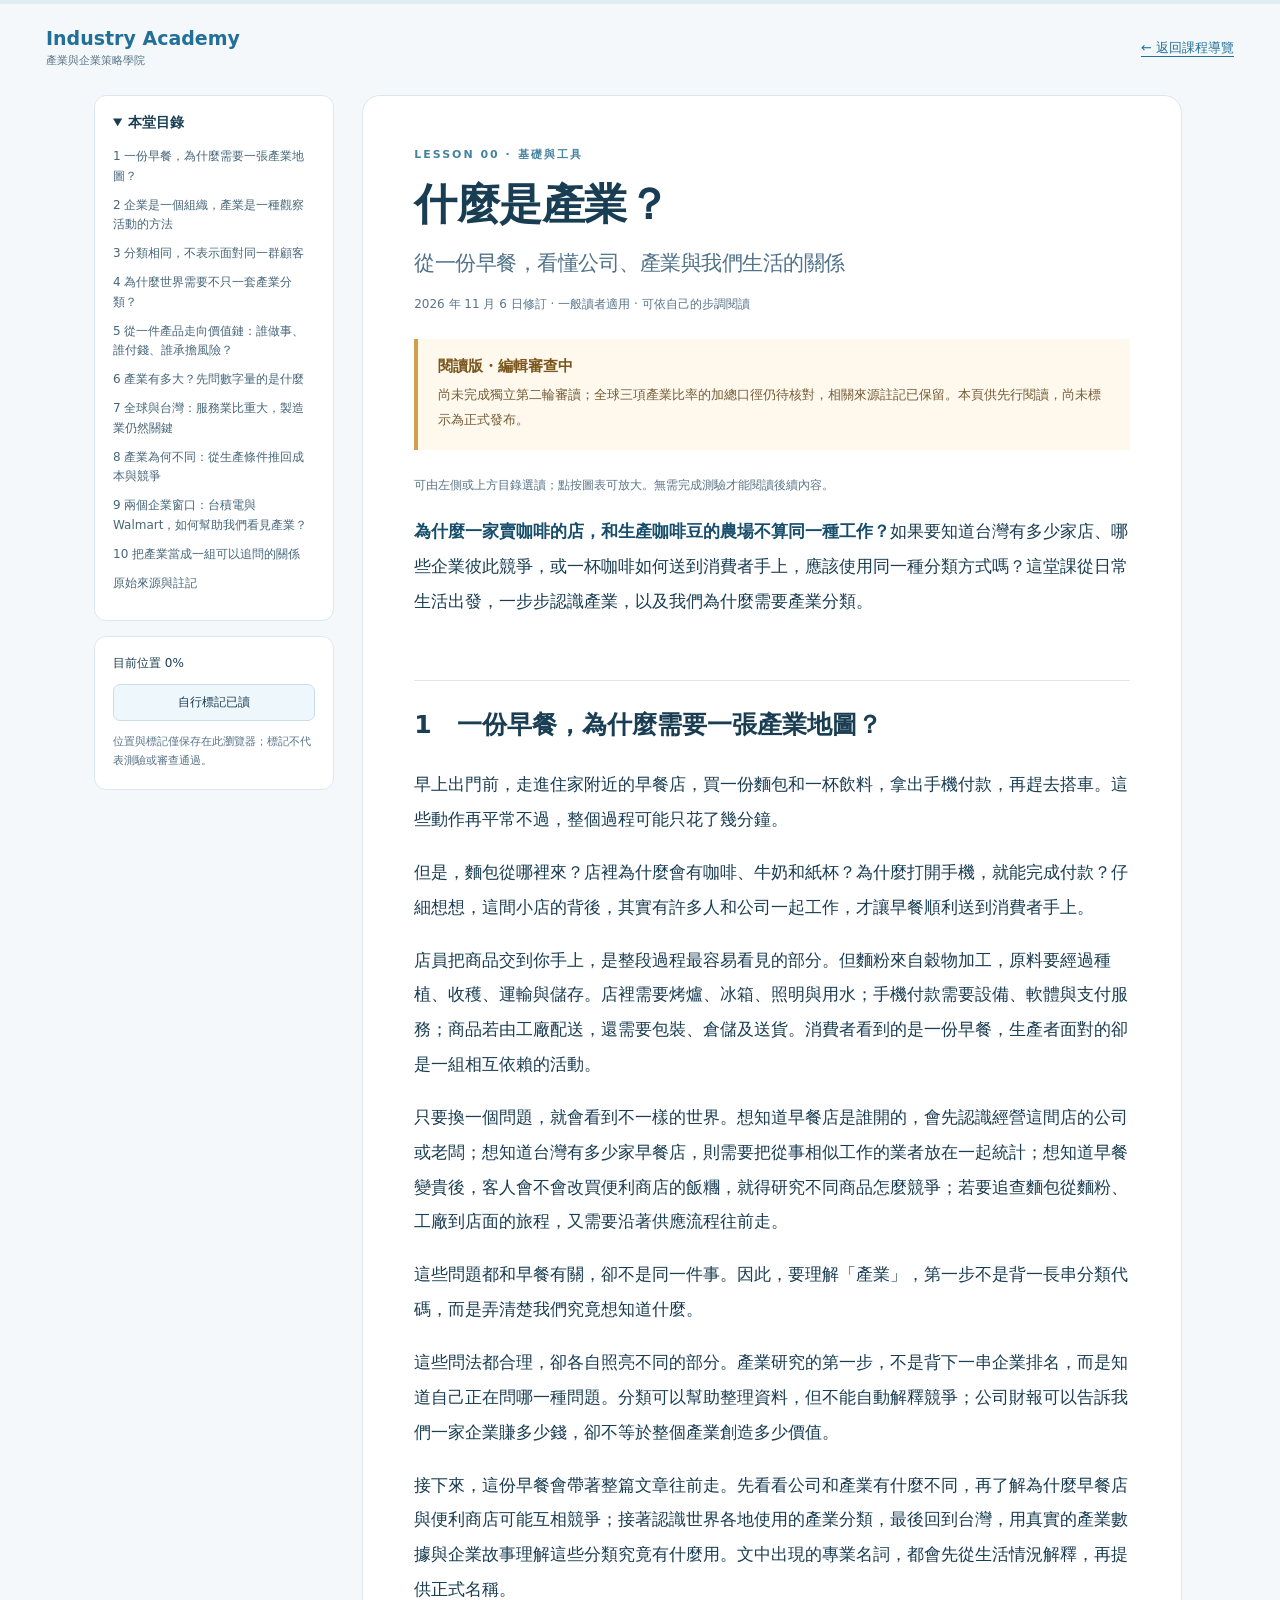
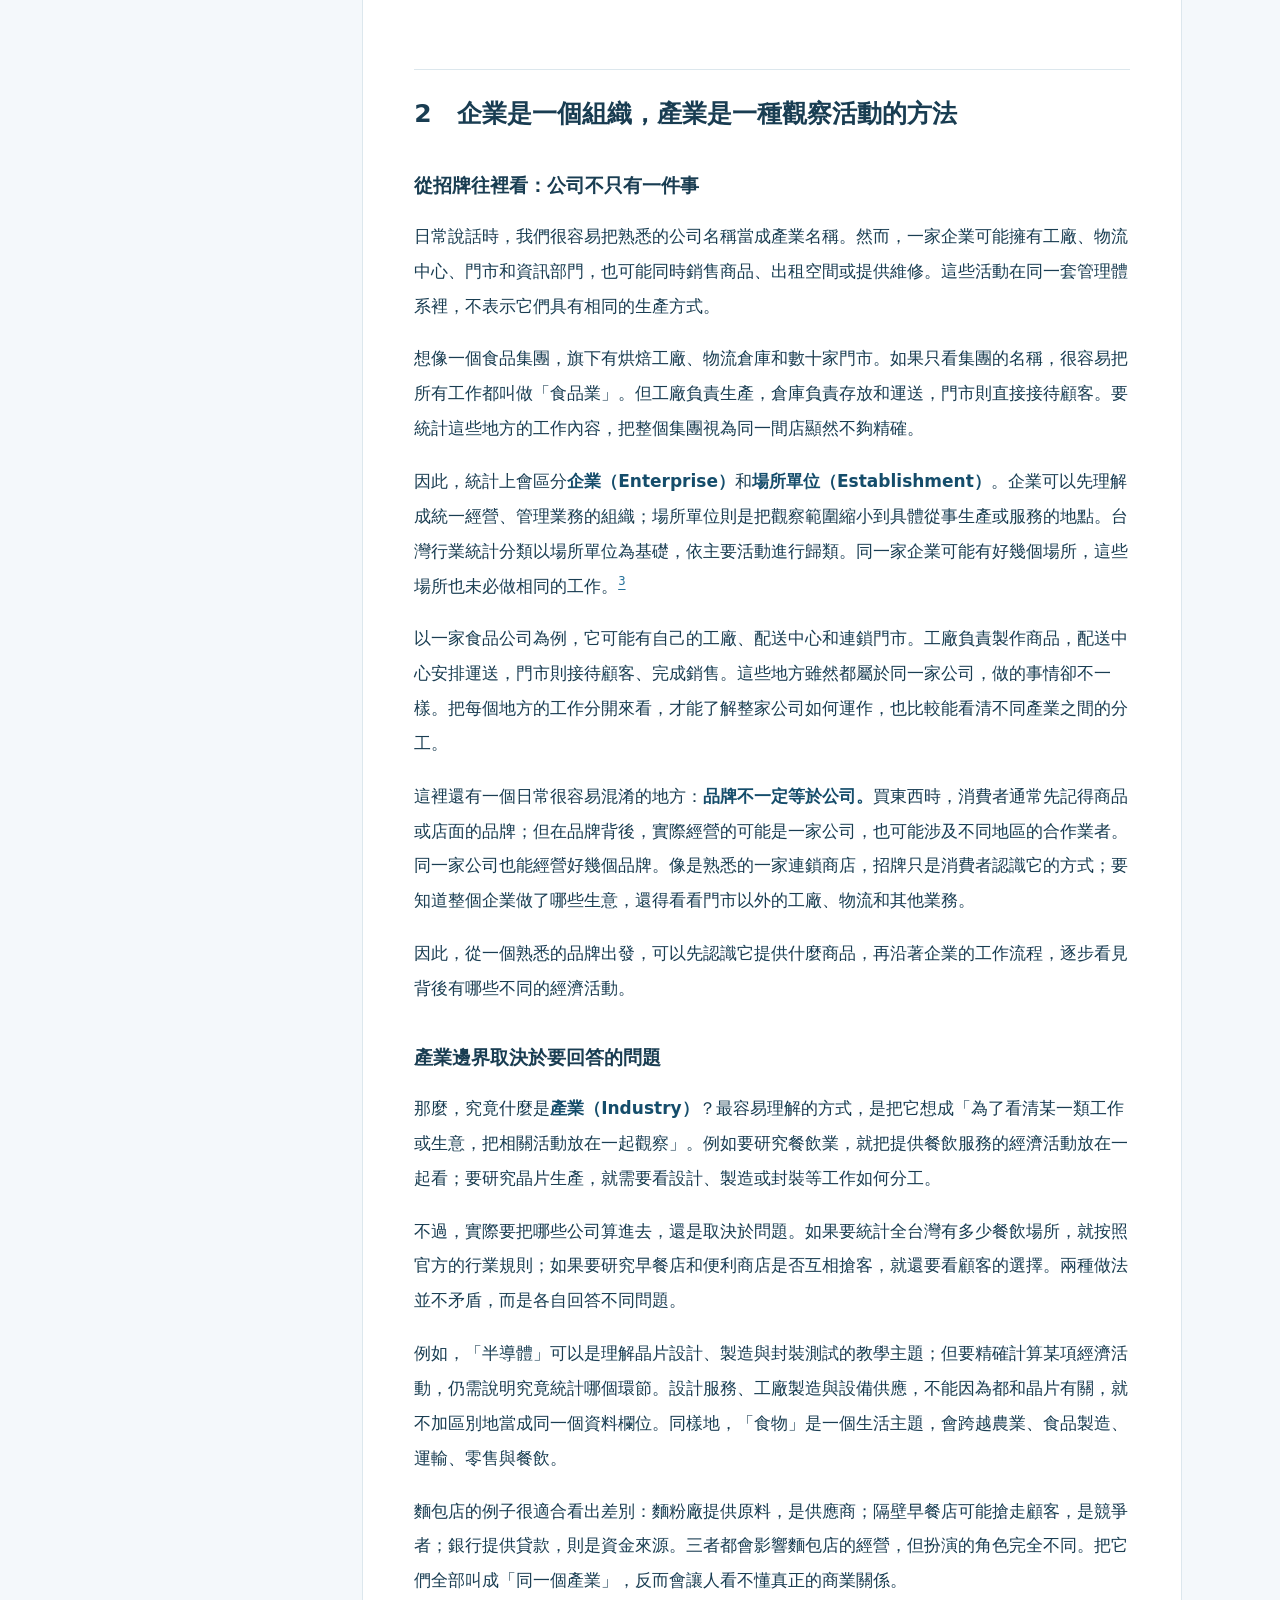
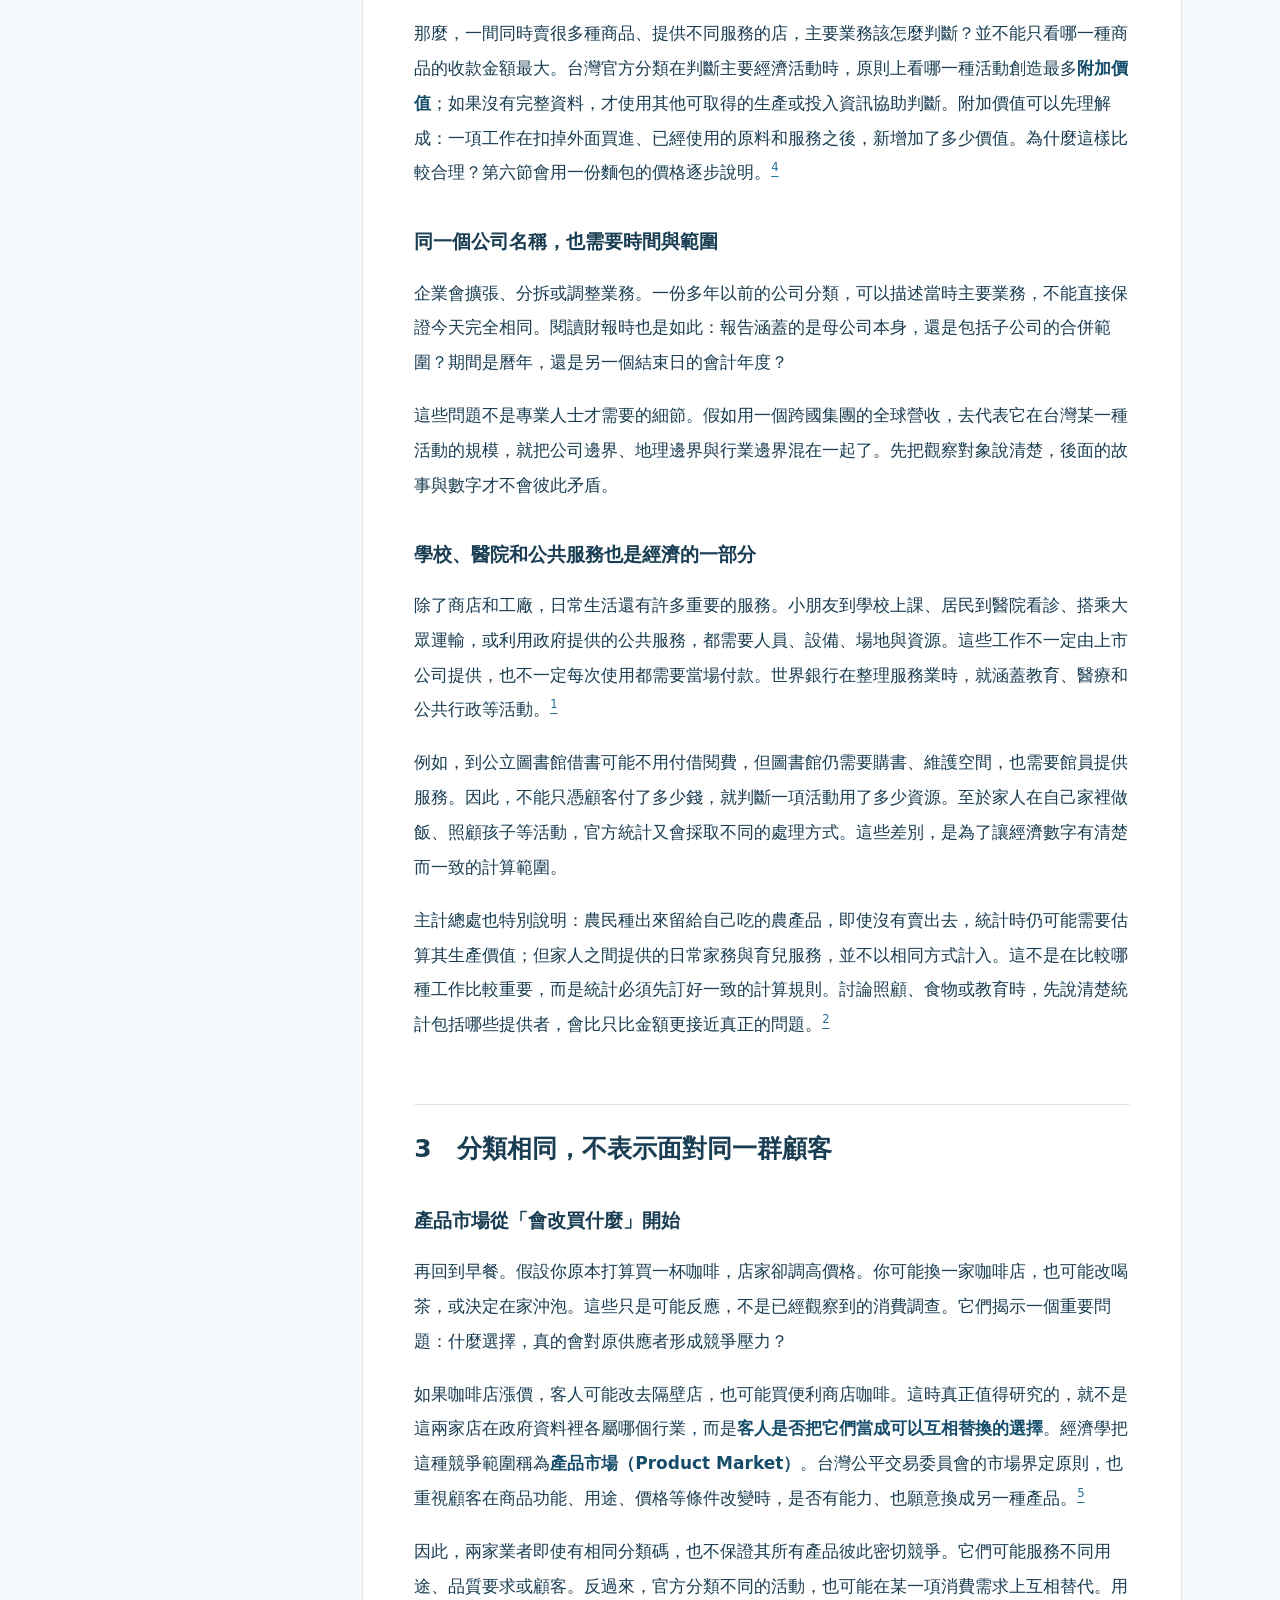
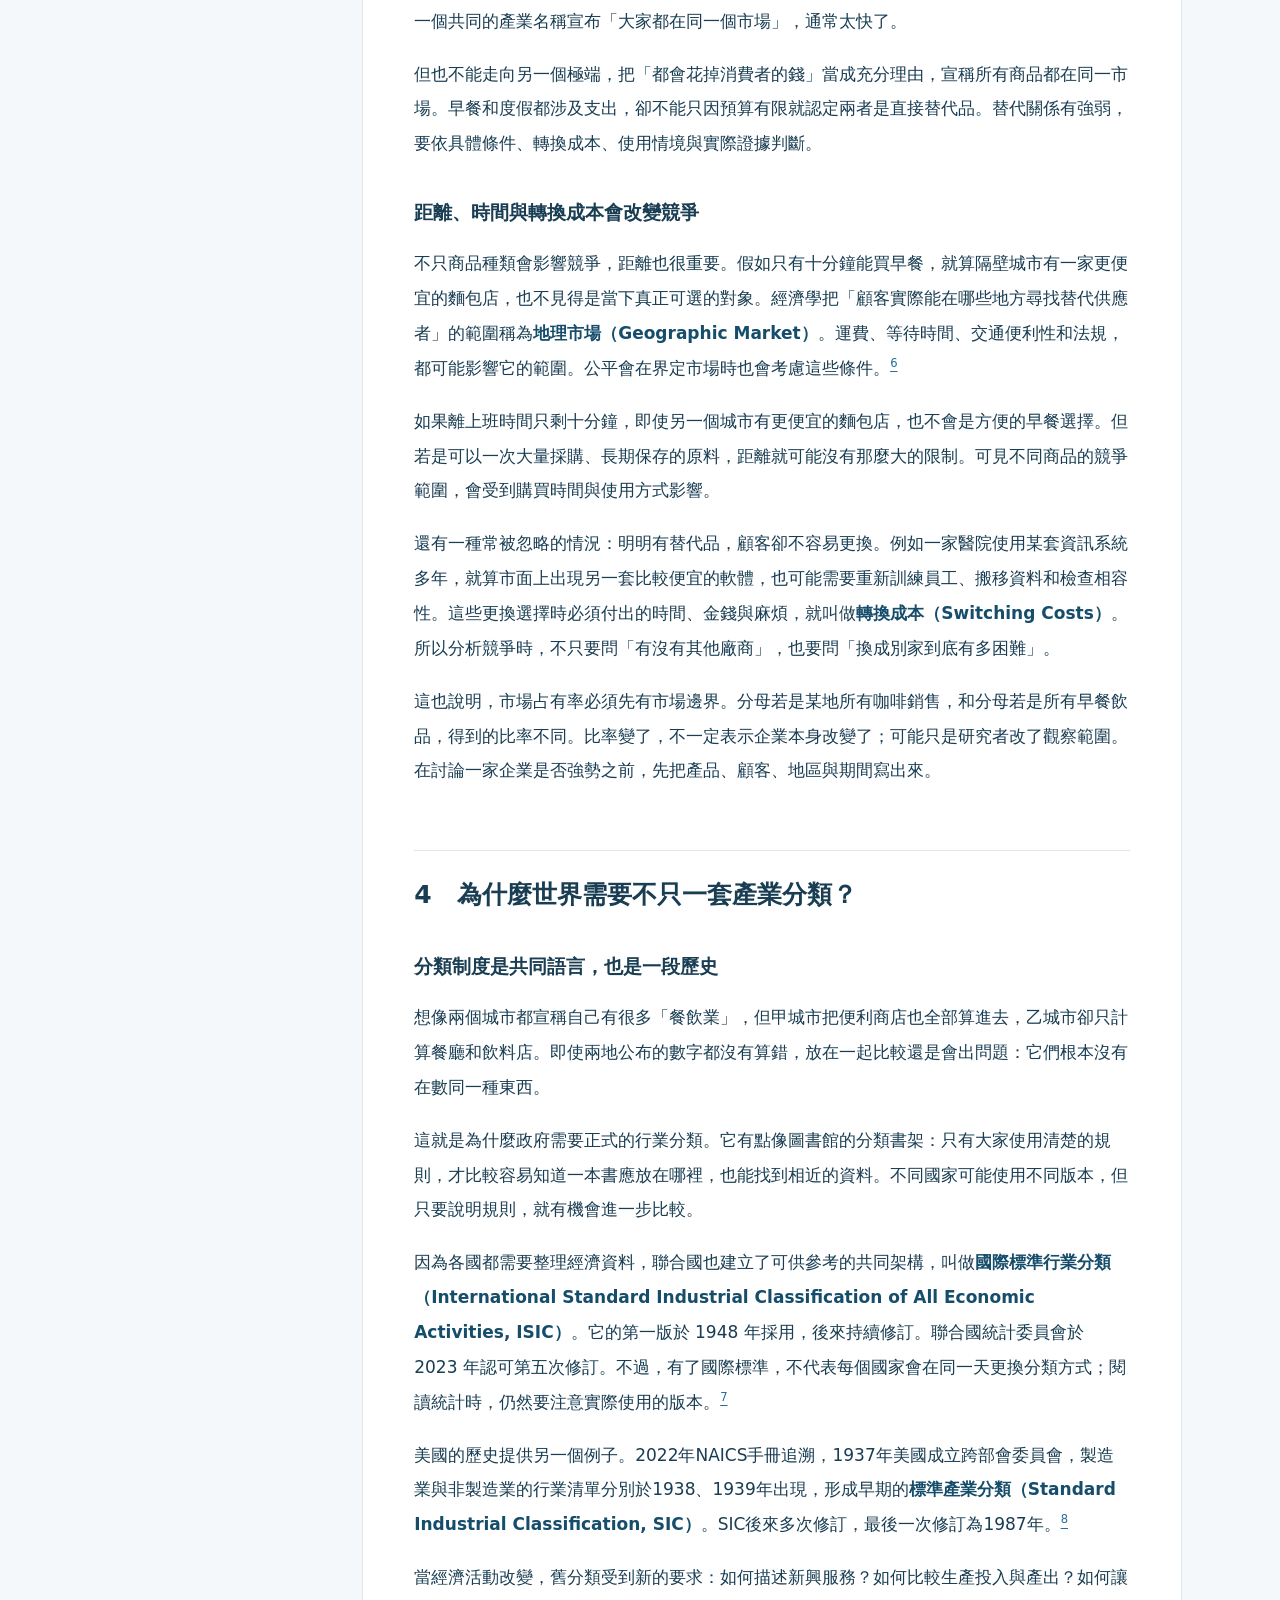
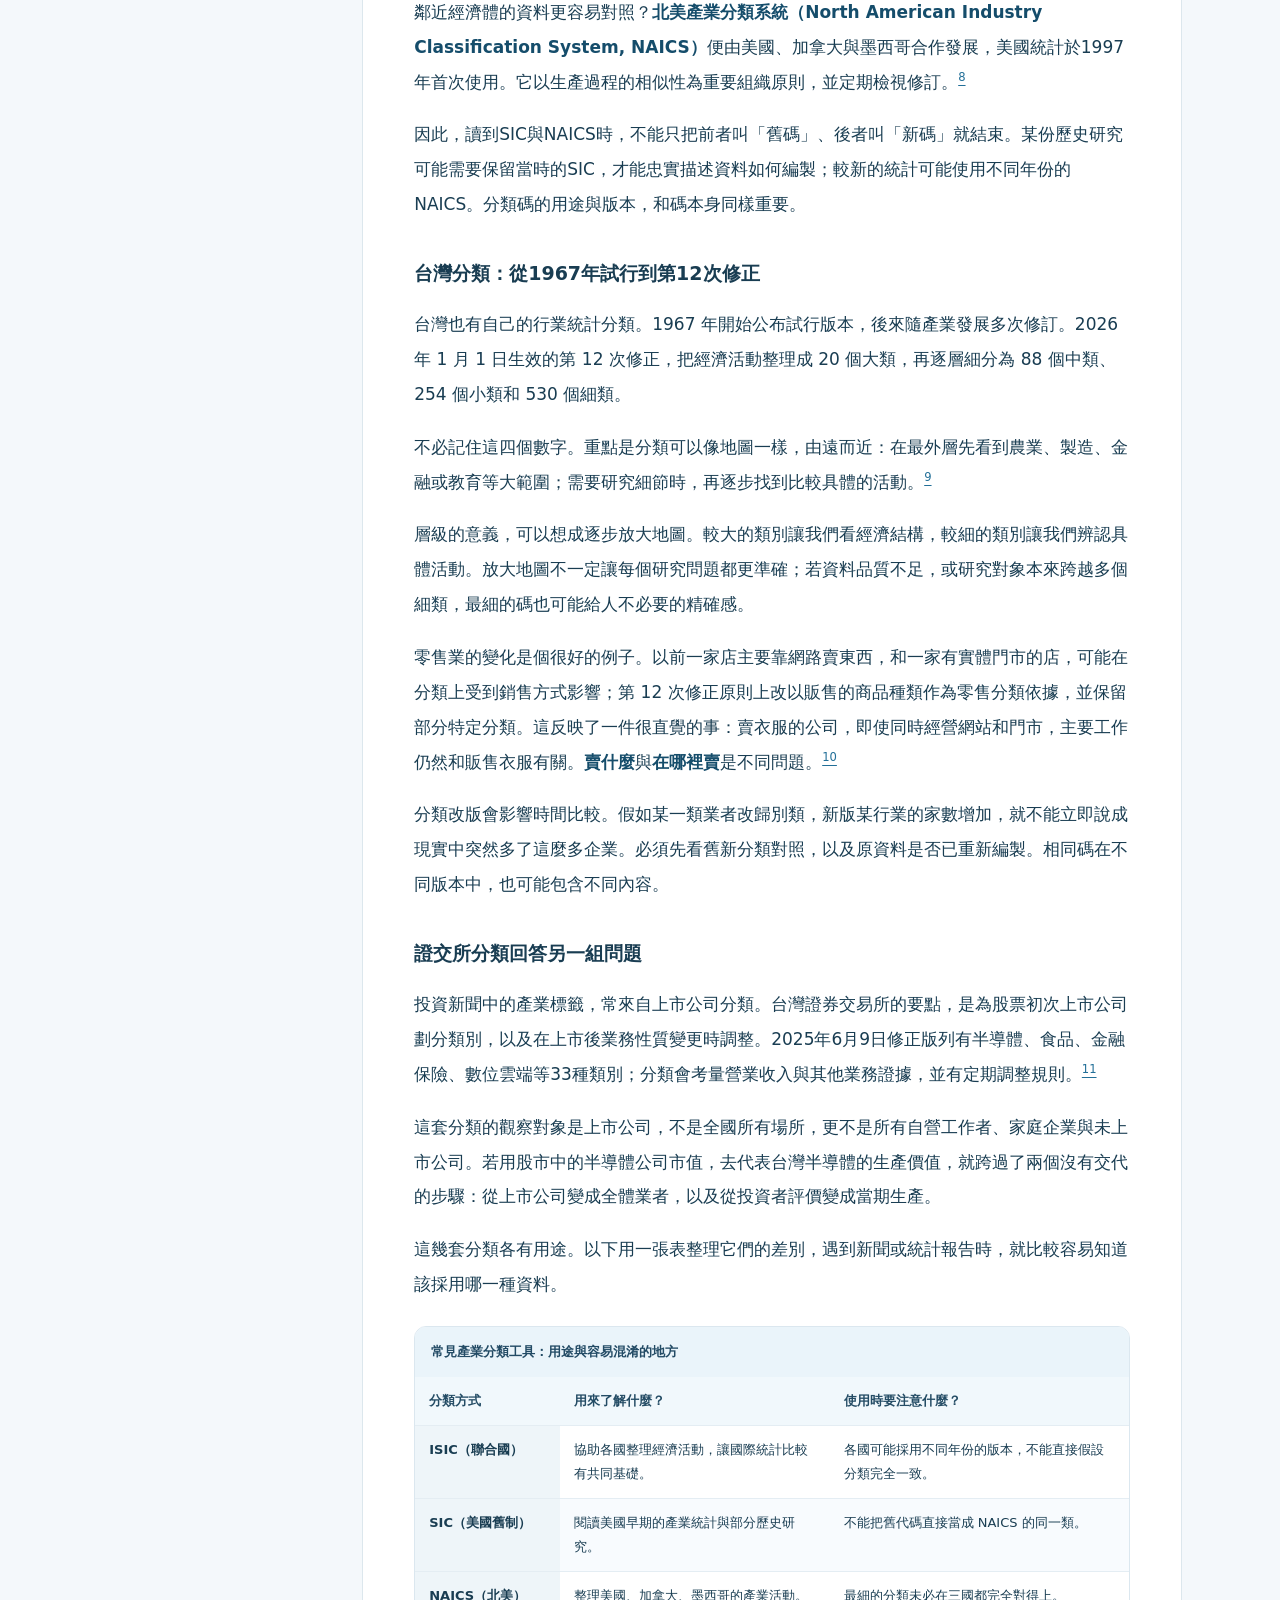
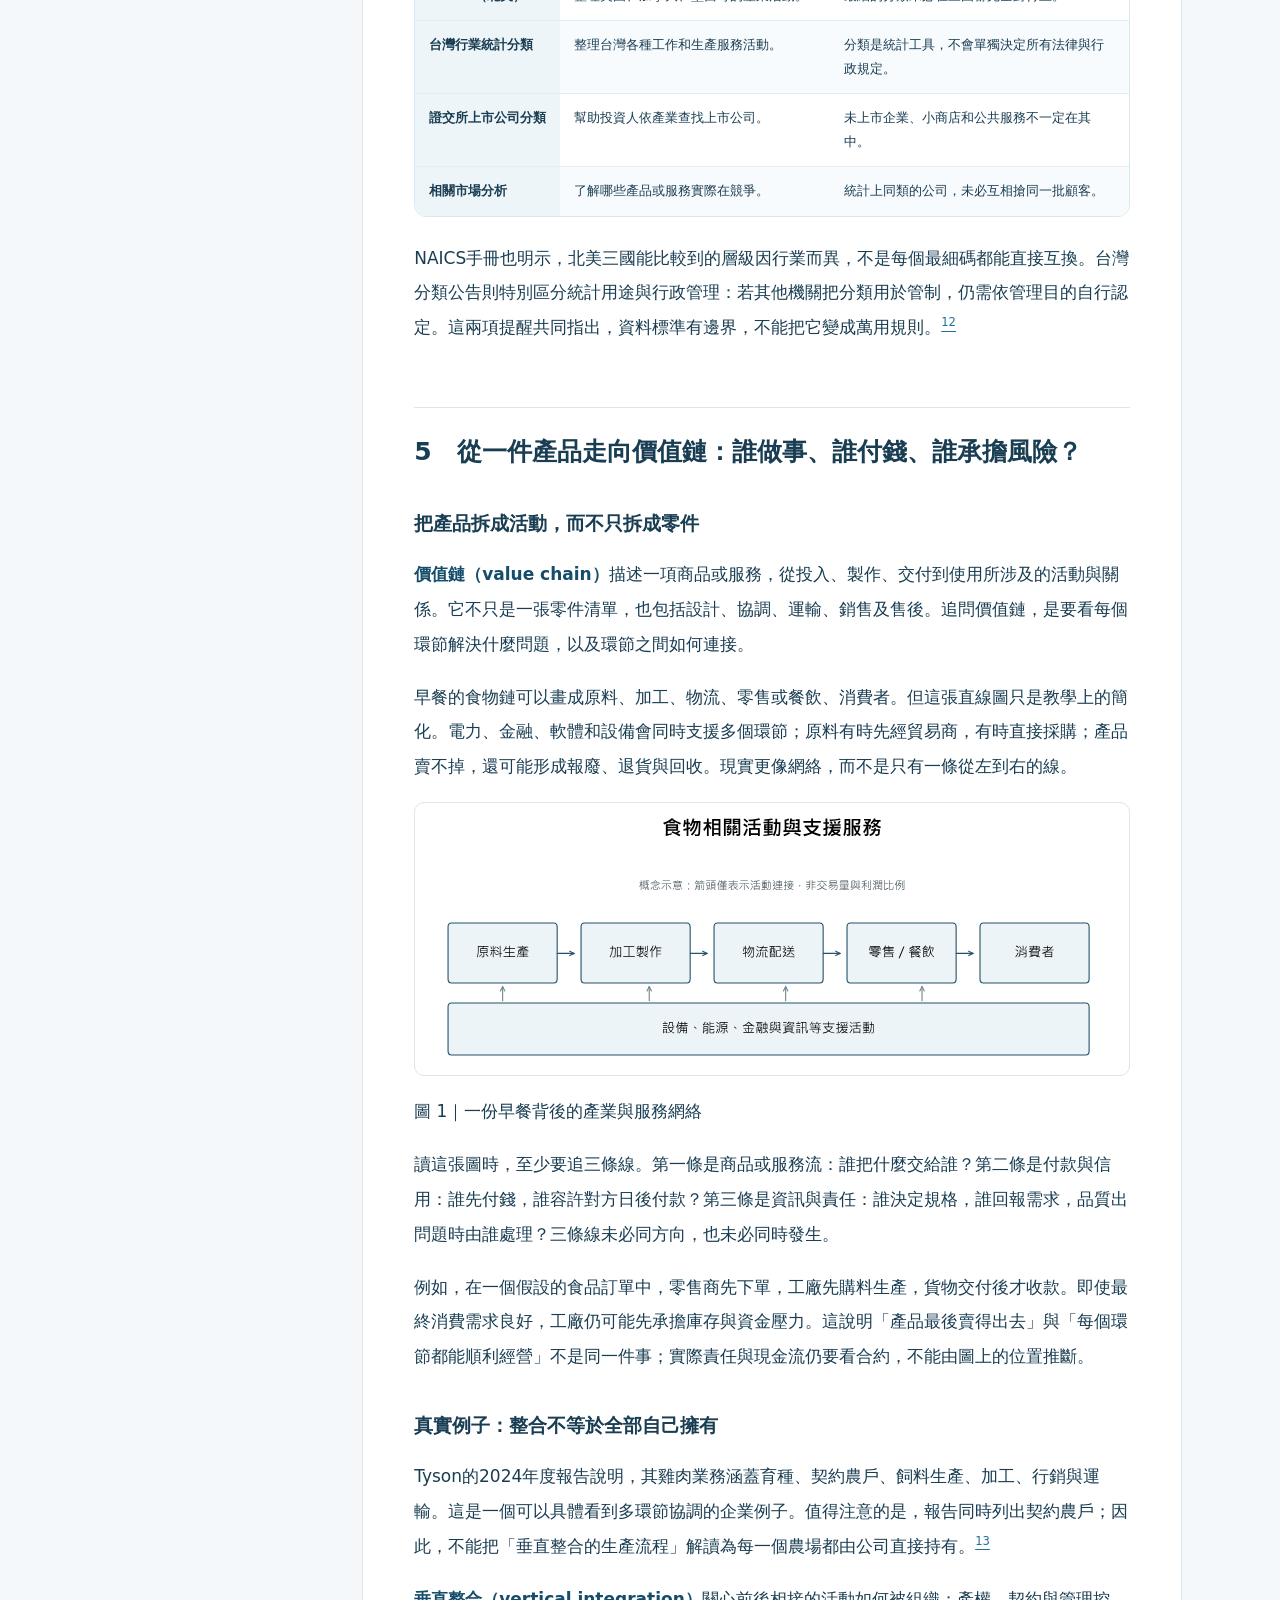
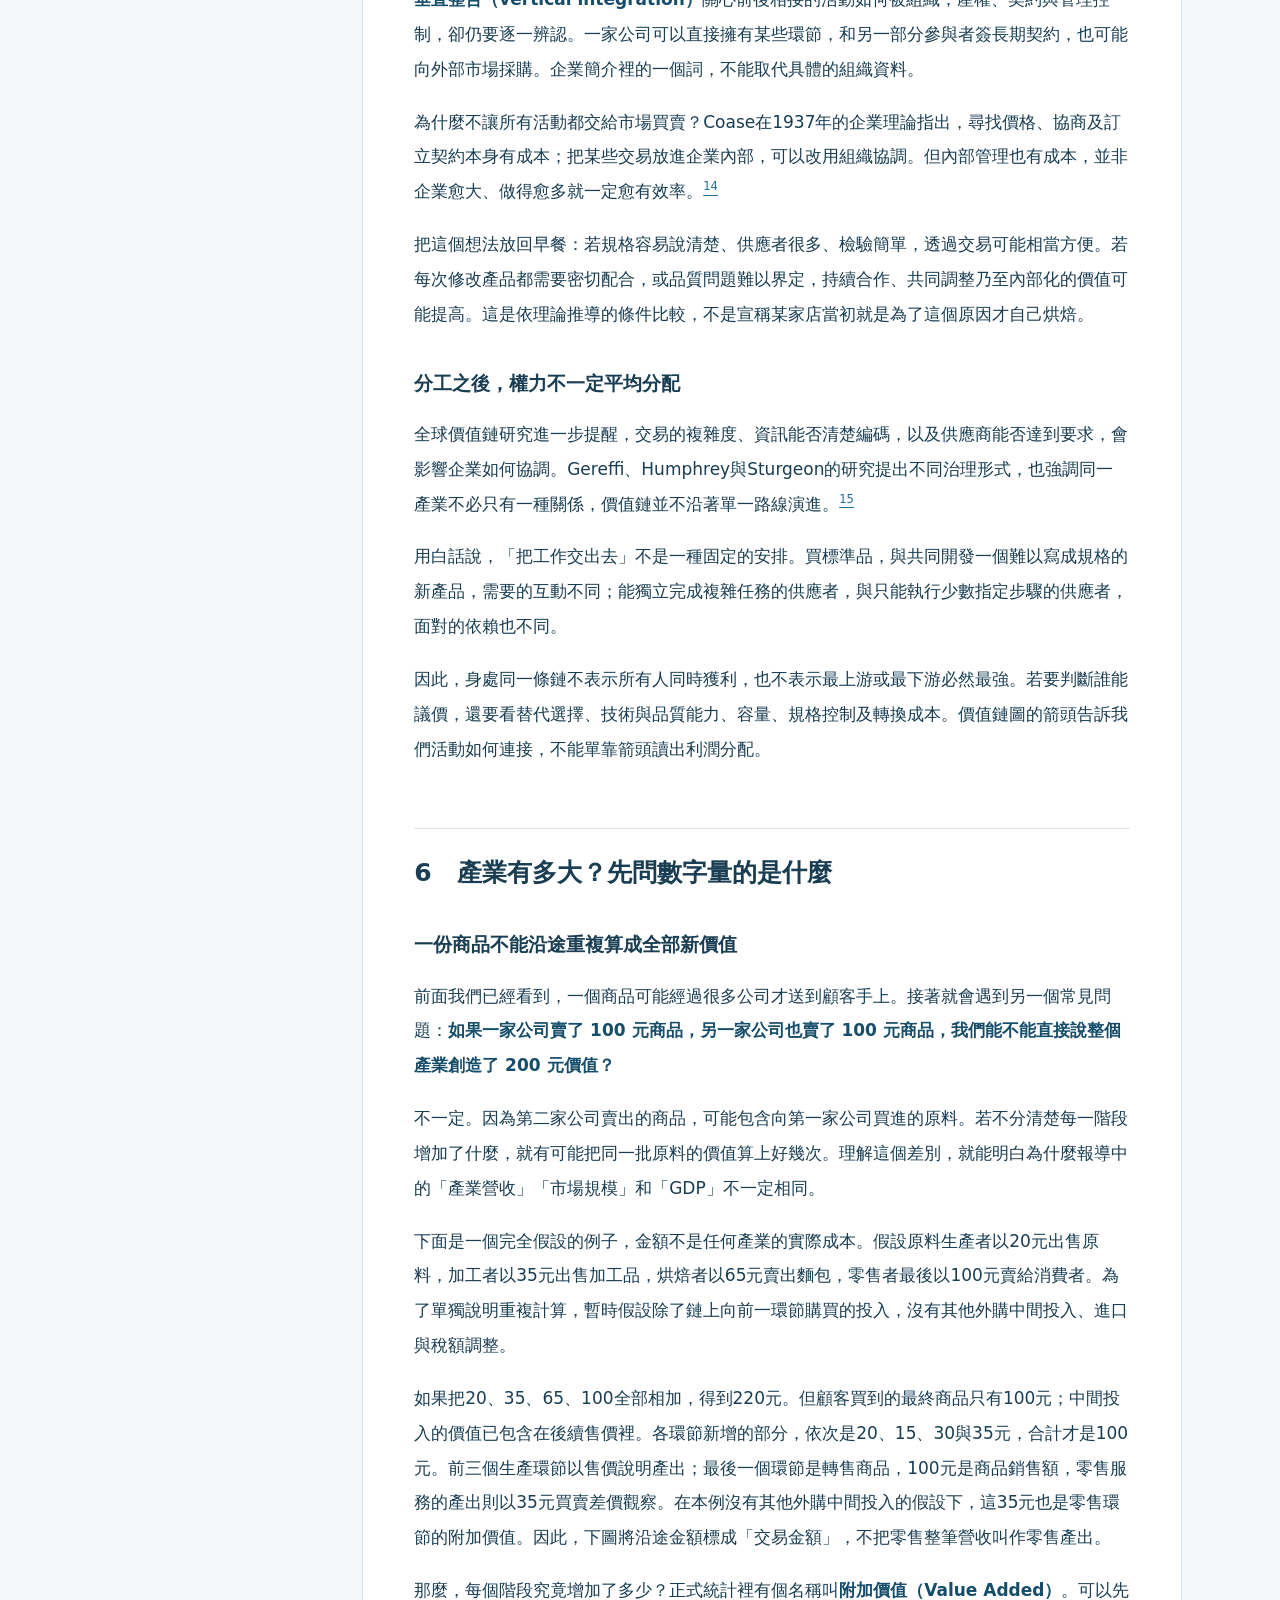
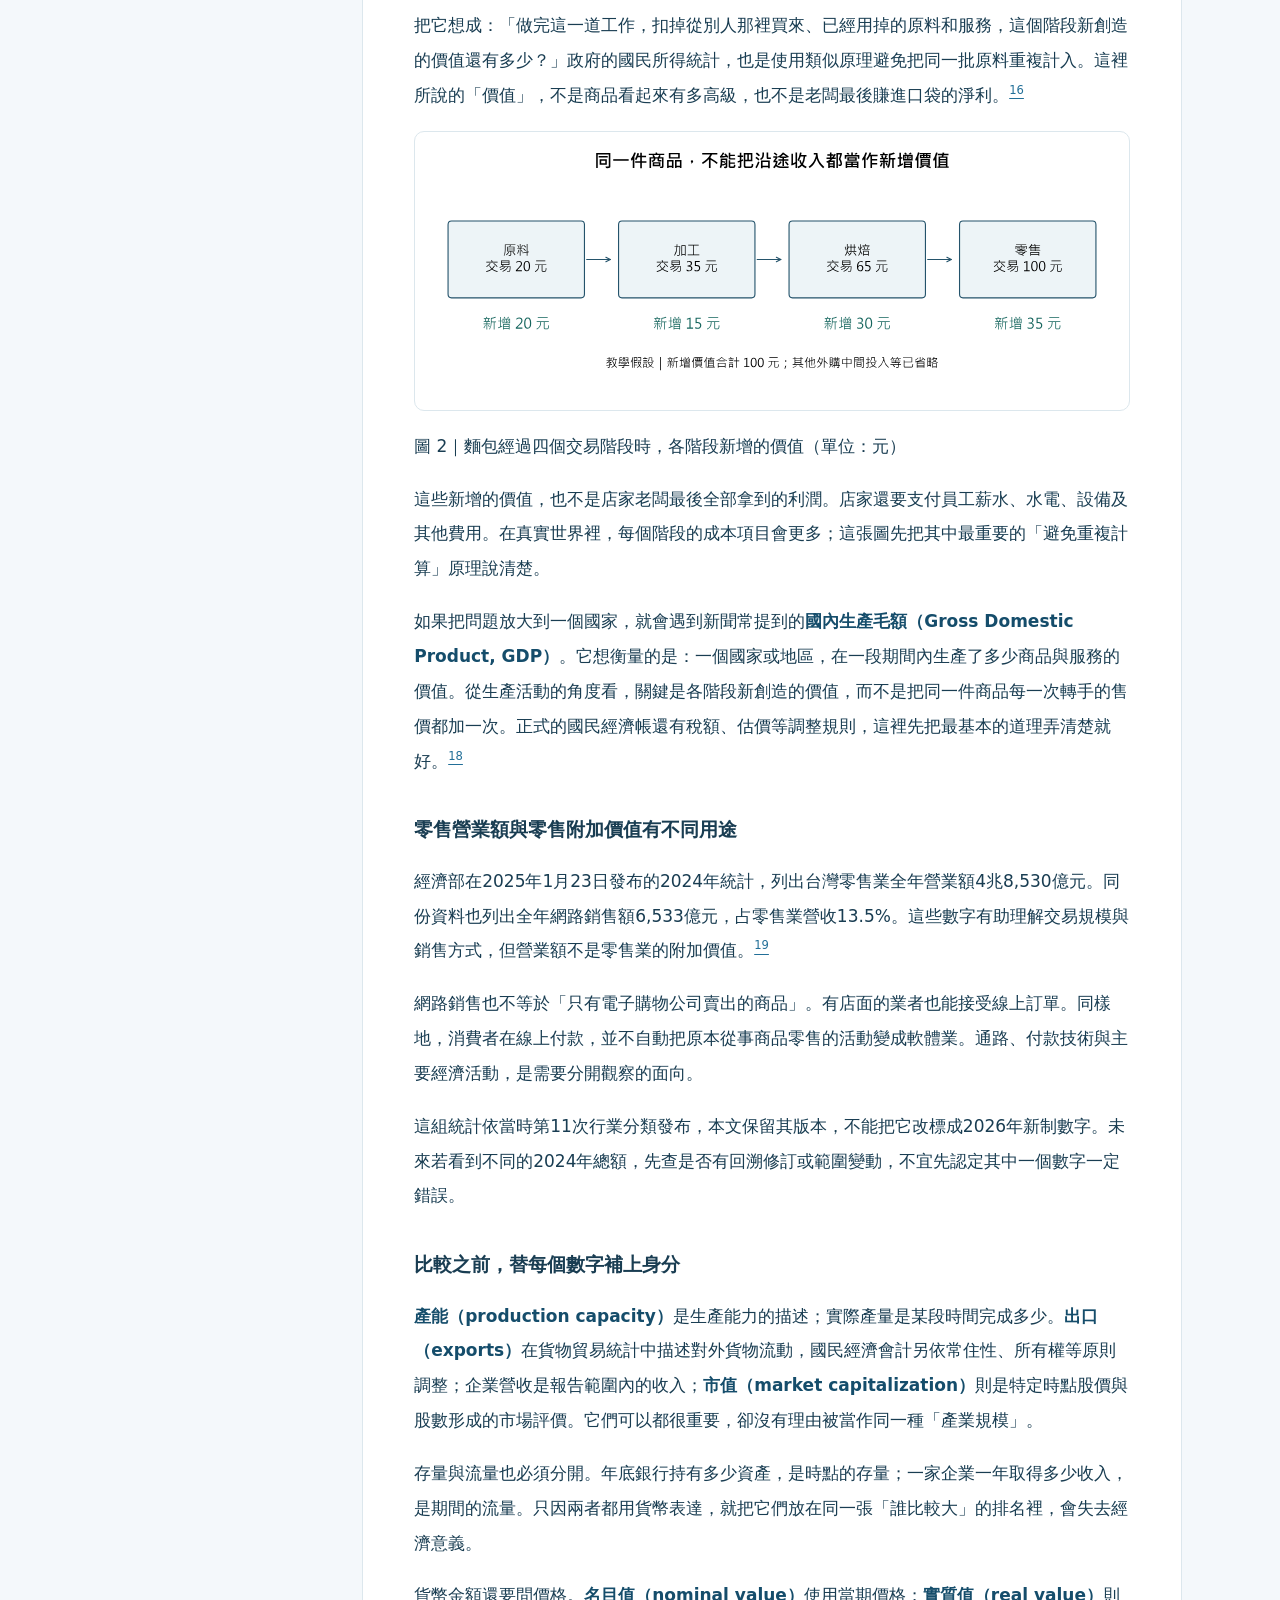
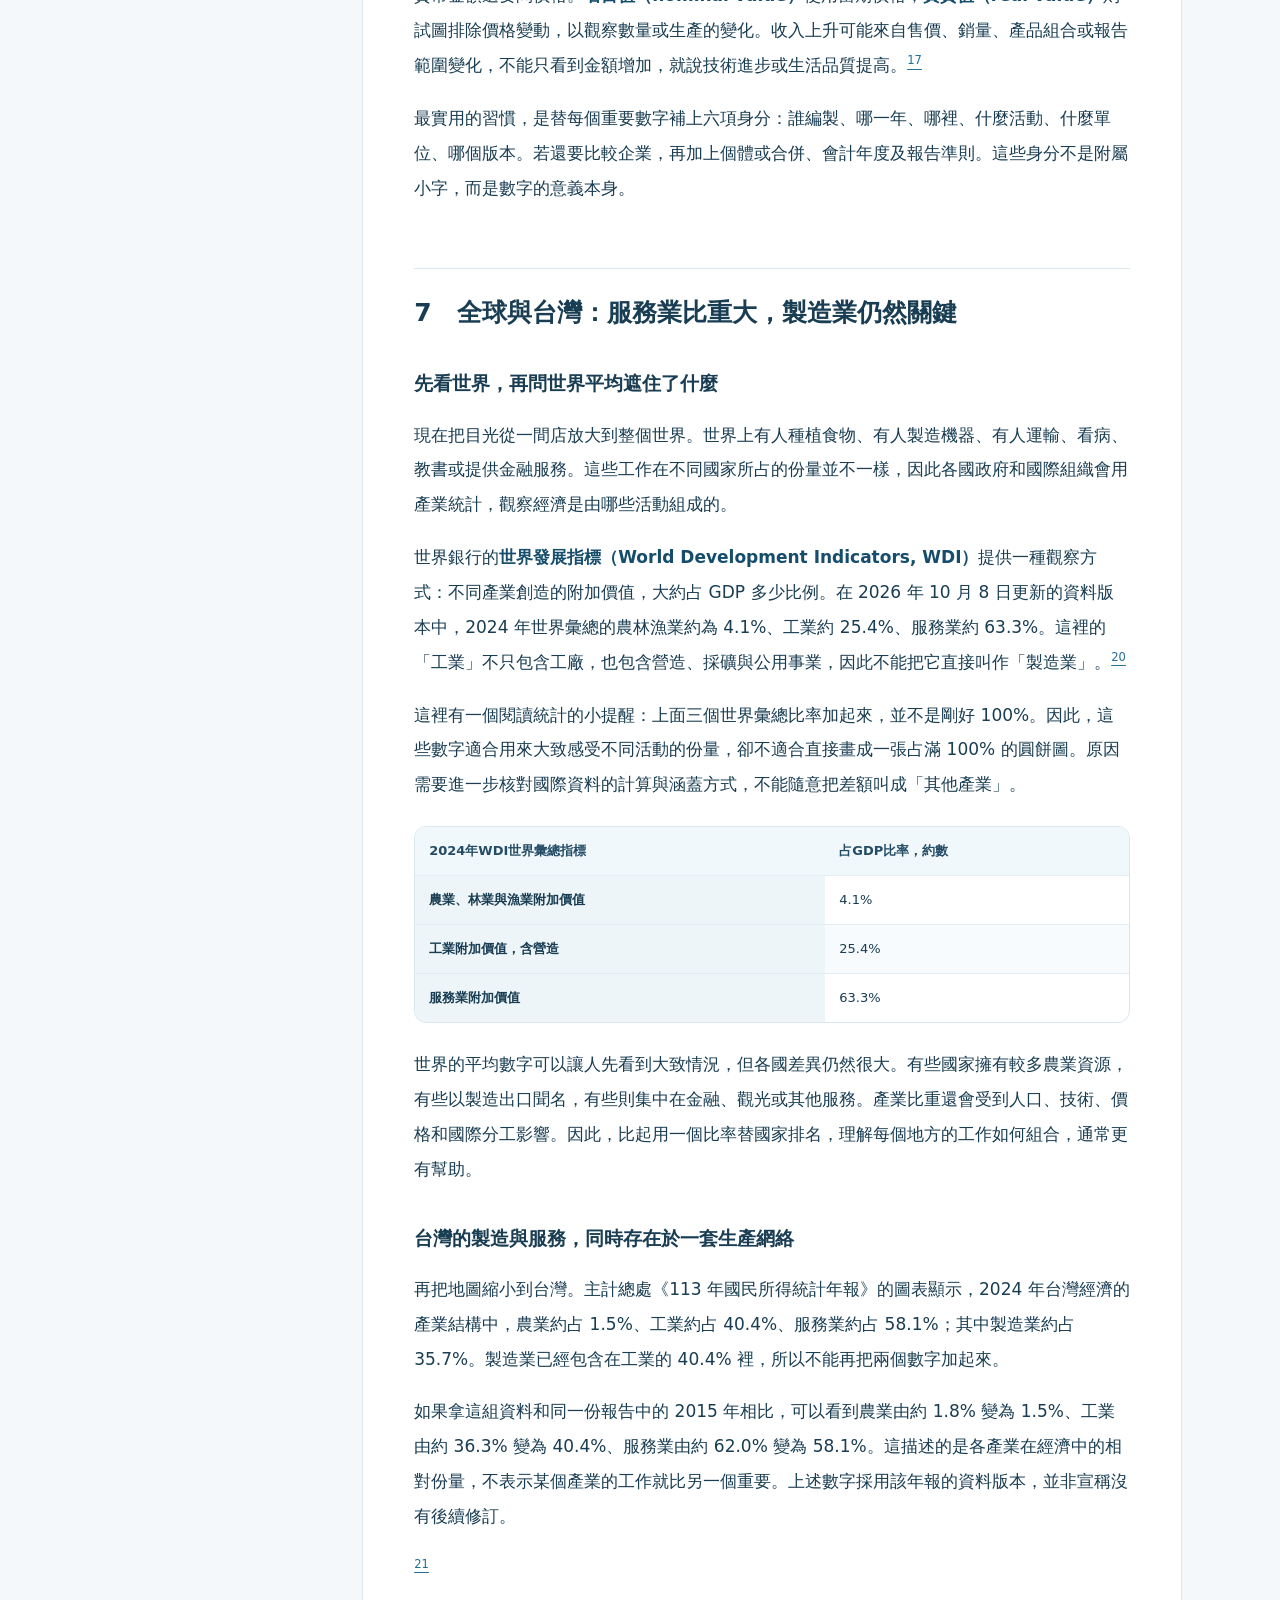
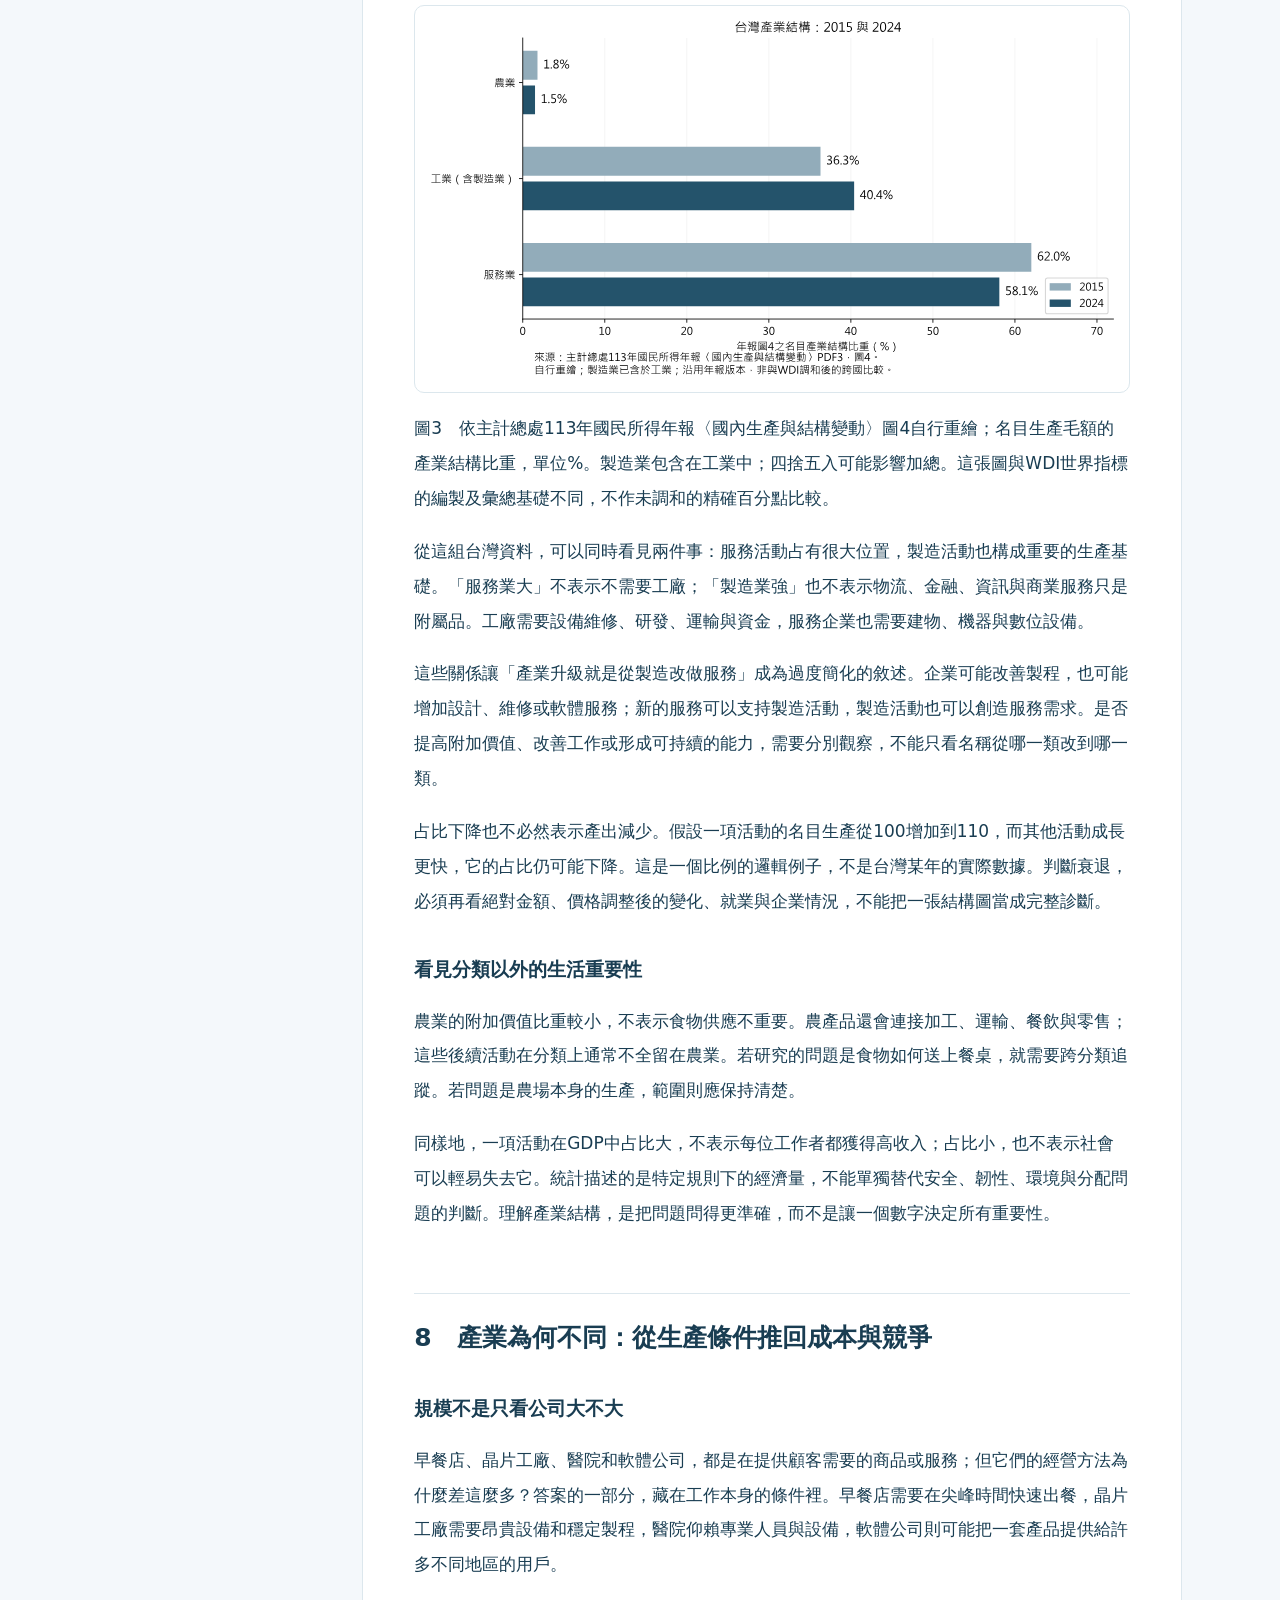
==== commit e0d3400d: "Render remaining WDI data and glossary Markdown tables as responsive HTML" ====
--- a/docs/lesson-00.html
+++ b/docs/lesson-00.html
@@ -138,11 +138,7 @@
 <h3 id="_15">先看世界，再問世界平均遮住了什麼</h3>
 <p>現在把目光從一間店放大到整個世界。世界上有人種植食物、有人製造機器、有人運輸、看病、教書或提供金融服務。這些工作在不同國家所占的份量並不一樣，因此各國政府和國際組織會用產業統計，觀察經濟是由哪些活動組成的。</p><p>世界銀行的<strong>世界發展指標（World Development Indicators, WDI）</strong>提供一種觀察方式：不同產業創造的附加價值，大約占 GDP 多少比例。在 2026 年 10 月 8 日更新的資料版本中，2024 年世界彙總的農林漁業約為 4.1%、工業約 25.4%、服務業約 63.3%。這裡的「工業」不只包含工廠，也包含營造、採礦與公用事業，因此不能把它直接叫作「製造業」。<sup id="fnref:wdi"><a class="footnote-ref" href="#fn:wdi">20</a></sup></p>
 <p>這裡有一個閱讀統計的小提醒：上面三個世界彙總比率加起來，並不是剛好 100%。因此，這些數字適合用來大致感受不同活動的份量，卻不適合直接畫成一張占滿 100% 的圓餅圖。原因需要進一步核對國際資料的計算與涵蓋方式，不能隨意把差額叫成「其他產業」。</p>
-<p>| 2024年WDI世界彙總指標 | 占GDP比率，約數 |</p>
-<p>|---|---:|</p>
-<p>| 農業、林業與漁業附加價值 | 4.1% |</p>
-<p>| 工業附加價值，含營造 | 25.4% |</p>
-<p>| 服務業附加價值 | 63.3% |</p>
+<div class="responsive-table" role="region" tabindex="0" aria-label="世界產業比重資料表"><table class="classification-table"><thead><tr><th scope="col">2024年WDI世界彙總指標</th><th scope="col">占GDP比率，約數</th></tr></thead><tbody><tr><th scope="row">農業、林業與漁業附加價值</th><td>4.1%</td></tr><tr><th scope="row">工業附加價值，含營造</th><td>25.4%</td></tr><tr><th scope="row">服務業附加價值</th><td>63.3%</td></tr></tbody></table></div>
 <p>世界的平均數字可以讓人先看到大致情況，但各國差異仍然很大。有些國家擁有較多農業資源，有些以製造出口聞名，有些則集中在金融、觀光或其他服務。產業比重還會受到人口、技術、價格和國際分工影響。因此，比起用一個比率替國家排名，理解每個地方的工作如何組合，通常更有幫助。</p>
 <h3 id="_16">台灣的製造與服務，同時存在於一套生產網絡</h3>
 <p>再把地圖縮小到台灣。主計總處《113 年國民所得統計年報》的圖表顯示，2024 年台灣經濟的產業結構中，農業約占 1.5%、工業約占 40.4%、服務業約占 58.1%；其中製造業約占 35.7%。製造業已經包含在工業的 40.4% 裡，所以不能再把兩個數字加起來。</p><p>如果拿這組資料和同一份報告中的 2015 年相比，可以看到農業由約 1.8% 變為 1.5%、工業由約 36.3% 變為 40.4%、服務業由約 62.0% 變為 58.1%。這描述的是各產業在經濟中的相對份量，不表示某個產業的工作就比另一個重要。上述數字採用該年報的資料版本，並非宣稱沒有後續修訂。</p><sup id="fnref:twstructure"><a class="footnote-ref" href="#fn:twstructure">21</a></sup></p>
@@ -210,20 +206,7 @@
 <p>一家早餐店原本只接受現場點餐，後來開始提供線上預訂，也與外送業者合作。這項改變讓顧客更方便，店家卻多了平台費用、配送安排和處理訂單的工作。可以試著想想：早餐店最主要的工作有改變嗎？增加了哪些合作對象？如果外送費太貴，顧客會怎麼選擇？</p>
 <p>這些問題沒有必要急著找唯一答案。先看實際發生了哪些改變，再思考它們如何影響店家的經營，就已經掌握產業分析的基本方向。</p>
 <h3 id="_24">重要術語</h3>
-<p>| 中文 | 英文 | 本課用法 |</p>
-<p>|---|---|---|</p>
-<p>| 產業 | Industry | 依研究目的，把相關生產活動或生產者放在一起觀察。 |</p>
-<p>| 企業 | Enterprise | 組織經濟活動的單位，可能包含多個場所與業務。 |</p>
-<p>| 場所單位 | Establishment | 在具體地點觀察主要生產活動的統計單位。 |</p>
-<p>| 產品市場 | Product market | 依具體替代關係辨認商品或服務的競爭範圍。 |</p>
-<p>| 地理市場 | Geographic market | 顧客容易選擇或轉換交易對象的區域範圍。 |</p>
-<p>| 價值鏈 | Value chain | 從投入到交付與使用的活動及連接關係。 |</p>
-<p>| 垂直整合 | Vertical integration | 前後相接活動的組織安排；需分辨產權與契約。 |</p>
-<p>| 附加價值 | Value added | 產出價值扣除中間消費，並非公司淨利。 |</p>
-<p>| 固定／變動成本 | Fixed / variable cost | 依指定期間與產出範圍，區分成本的變動關係。 |</p>
-<p>| 規模經濟 | Economies of scale | 在特定條件下，擴大規模可降低平均成本。 |</p>
-<p>| 轉換成本 | Switching costs | 更換供應者或產品所需的額外時間、資源與代價。 |</p>
-<p>| 名目／實質值 | Nominal / real value | 使用當期價格／排除價格變動後的觀察方式。 |</p>
+<div class="responsive-table" role="region" tabindex="0" aria-label="第零堂重要名詞表"><table class="classification-table"><thead><tr><th scope="col">中文</th><th scope="col">英文</th><th scope="col">本課用法</th></tr></thead><tbody><tr><th scope="row">產業</th><td>Industry</td><td>依研究目的，把相關生產活動或生產者放在一起觀察。</td></tr><tr><th scope="row">企業</th><td>Enterprise</td><td>組織經濟活動的單位，可能包含多個場所與業務。</td></tr><tr><th scope="row">場所單位</th><td>Establishment</td><td>在具體地點觀察主要生產活動的統計單位。</td></tr><tr><th scope="row">產品市場</th><td>Product market</td><td>依具體替代關係辨認商品或服務的競爭範圍。</td></tr><tr><th scope="row">地理市場</th><td>Geographic market</td><td>顧客容易選擇或轉換交易對象的區域範圍。</td></tr><tr><th scope="row">價值鏈</th><td>Value chain</td><td>從投入到交付與使用的活動及連接關係。</td></tr><tr><th scope="row">垂直整合</th><td>Vertical integration</td><td>前後相接活動的組織安排；需分辨產權與契約。</td></tr><tr><th scope="row">附加價值</th><td>Value added</td><td>產出價值扣除中間消費，並非公司淨利。</td></tr><tr><th scope="row">固定／變動成本</th><td>Fixed / variable cost</td><td>依指定期間與產出範圍，區分成本的變動關係。</td></tr><tr><th scope="row">規模經濟</th><td>Economies of scale</td><td>在特定條件下，擴大規模可降低平均成本。</td></tr><tr><th scope="row">轉換成本</th><td>Switching costs</td><td>更換供應者或產品所需的額外時間、資源與代價。</td></tr><tr><th scope="row">名目／實質值</th><td>Nominal / real value</td><td>使用當期價格／排除價格變動後的觀察方式。</td></tr></tbody></table></div>
 <h3 id="_25">相關課程</h3>
 <p>依原課綱，可接續第01堂〈產業如何賺錢〉、第02堂全球價值鏈、第03堂產業競爭與第04堂產業研究方法；也可直接選讀第05堂農業、第18堂半導體或第30堂零售相關主題。這些是課綱上的閱讀方向，不表示各課已正式發布，無須先完成其他課才能理解本課。</p>
 <h2 id="_26">原始來源與註記</h2>
